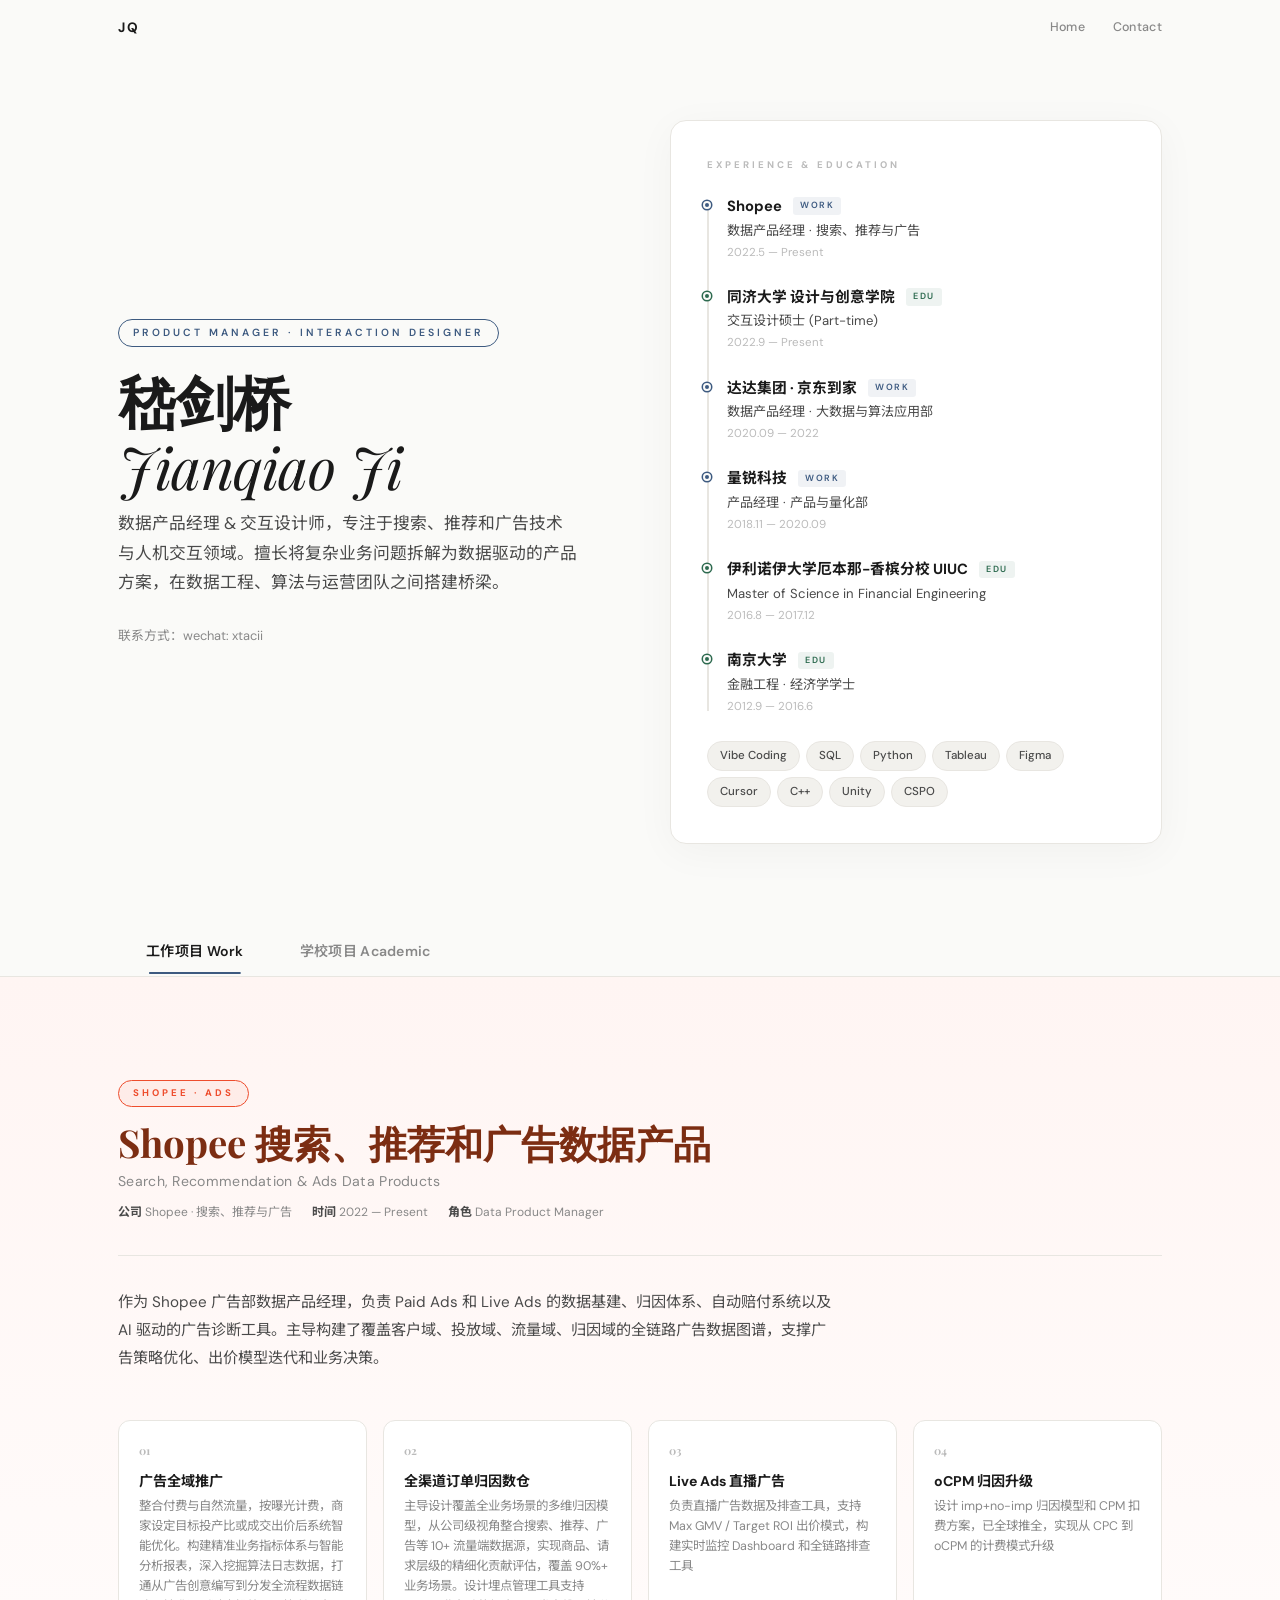
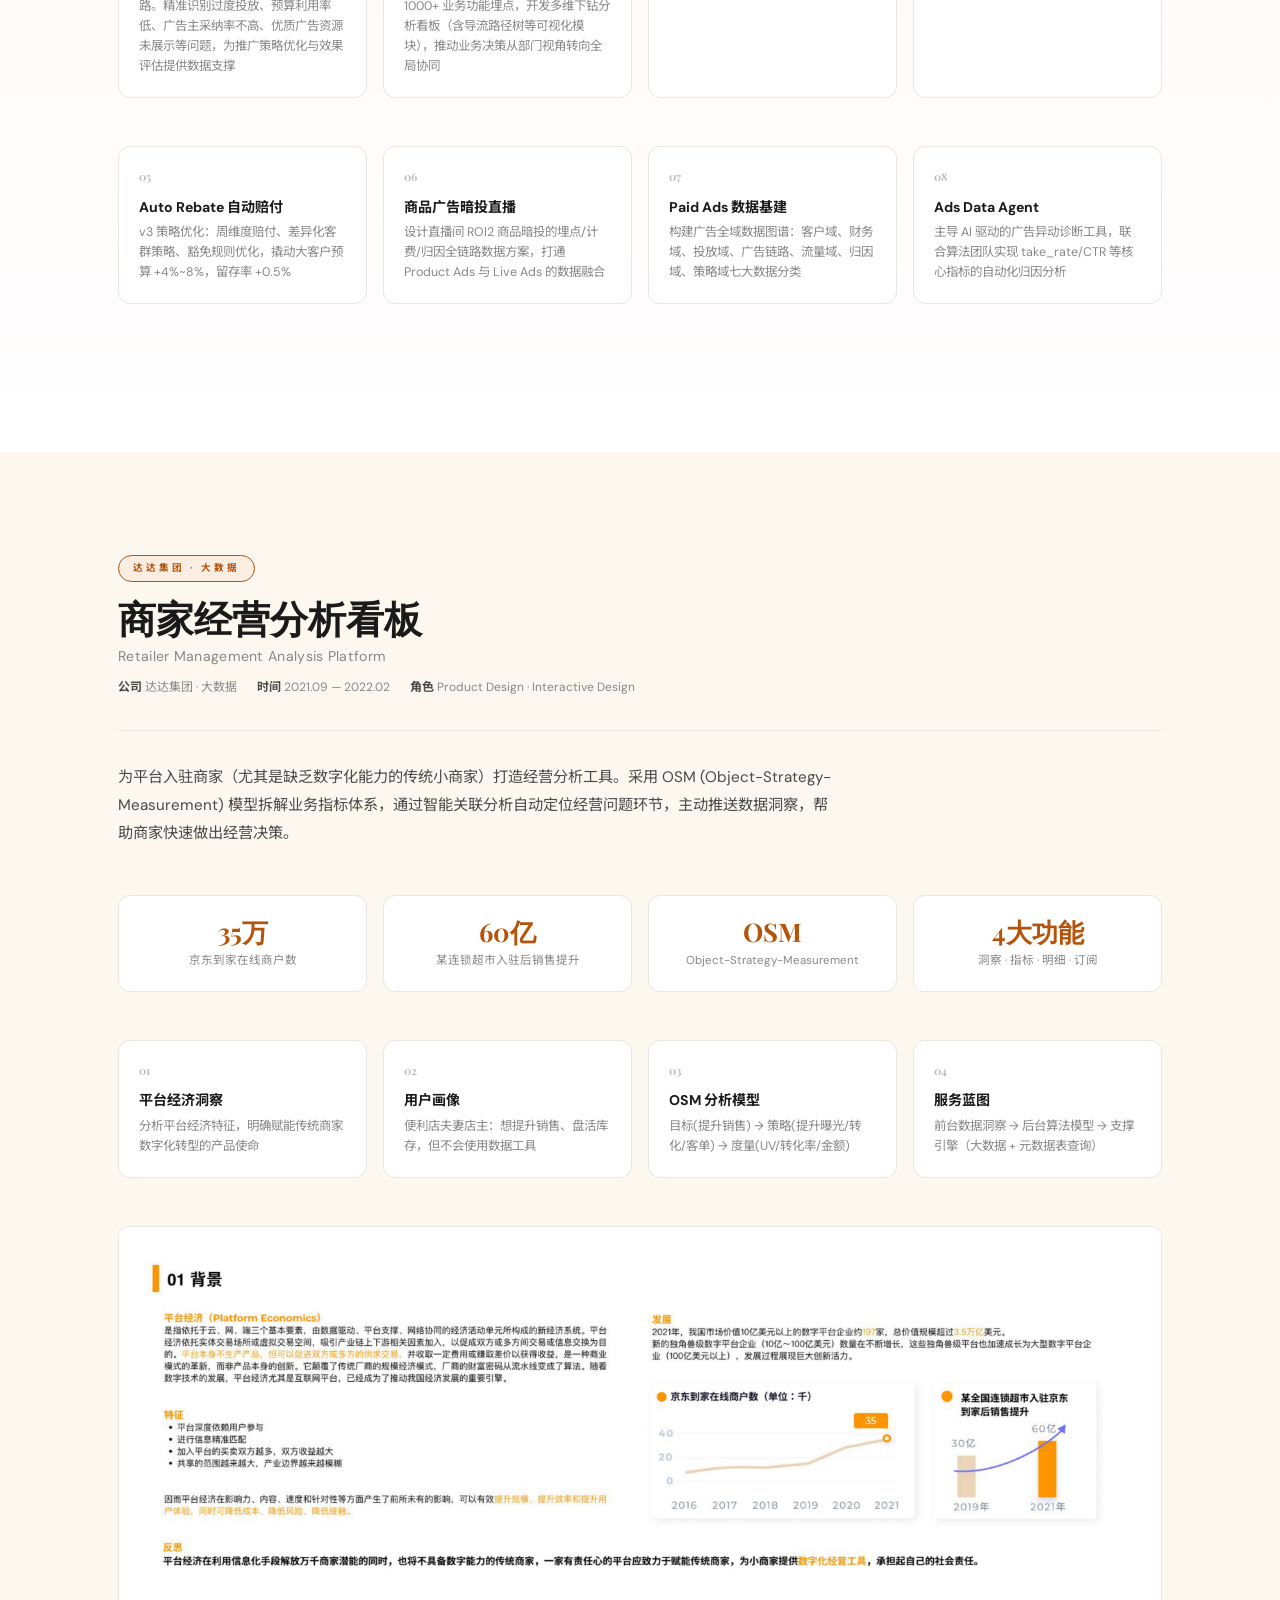
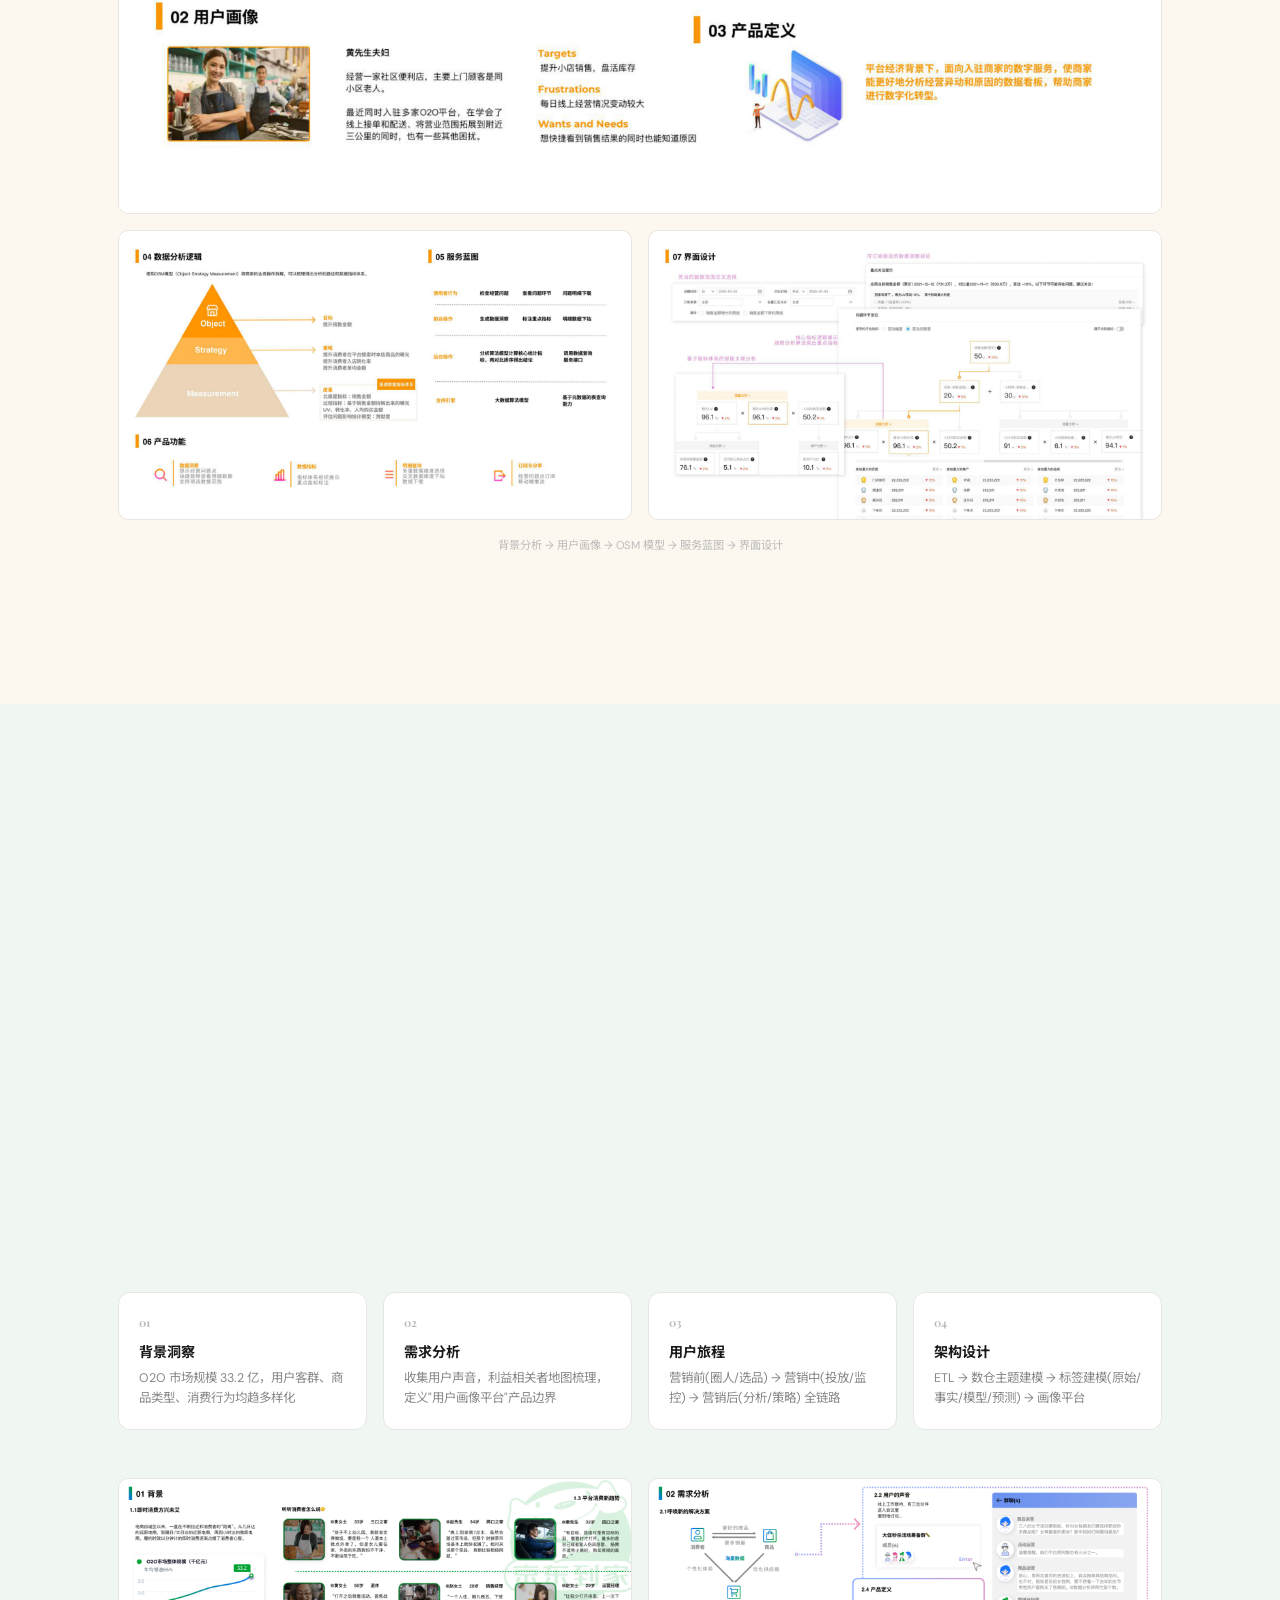
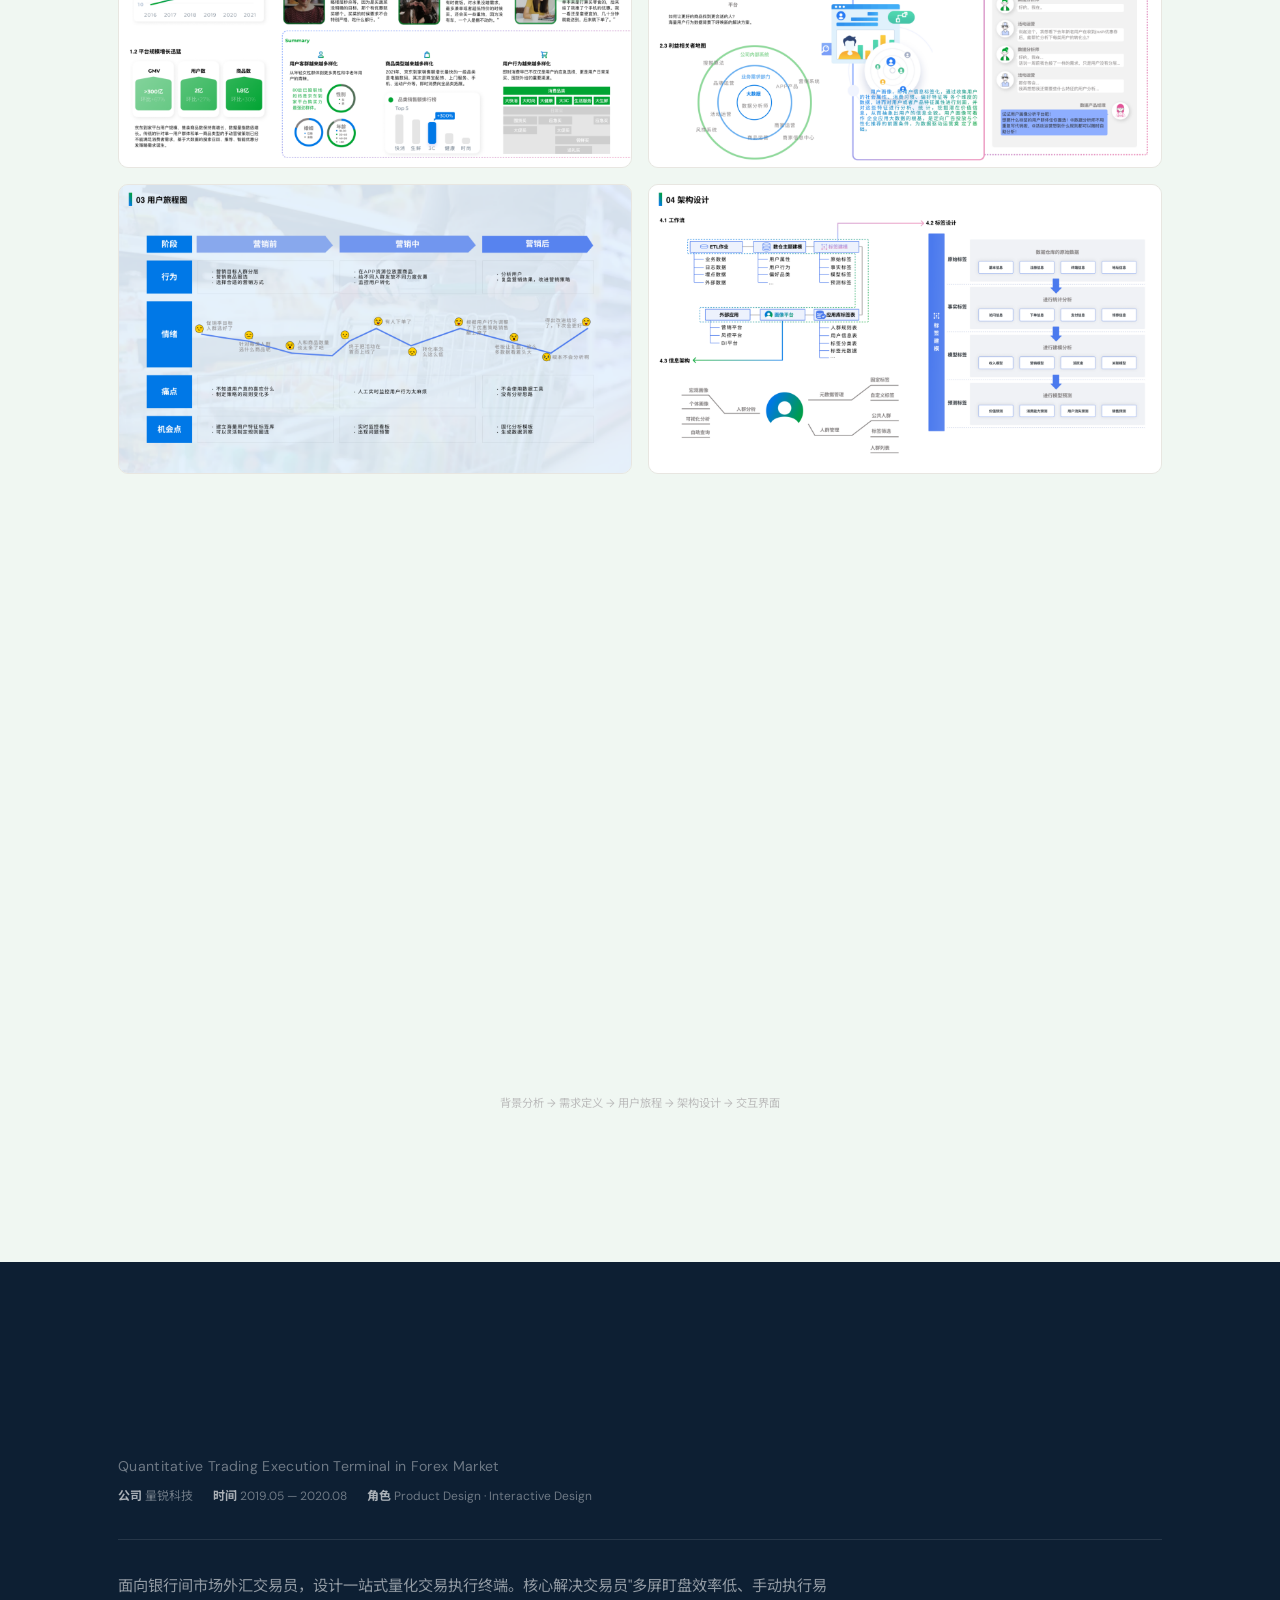
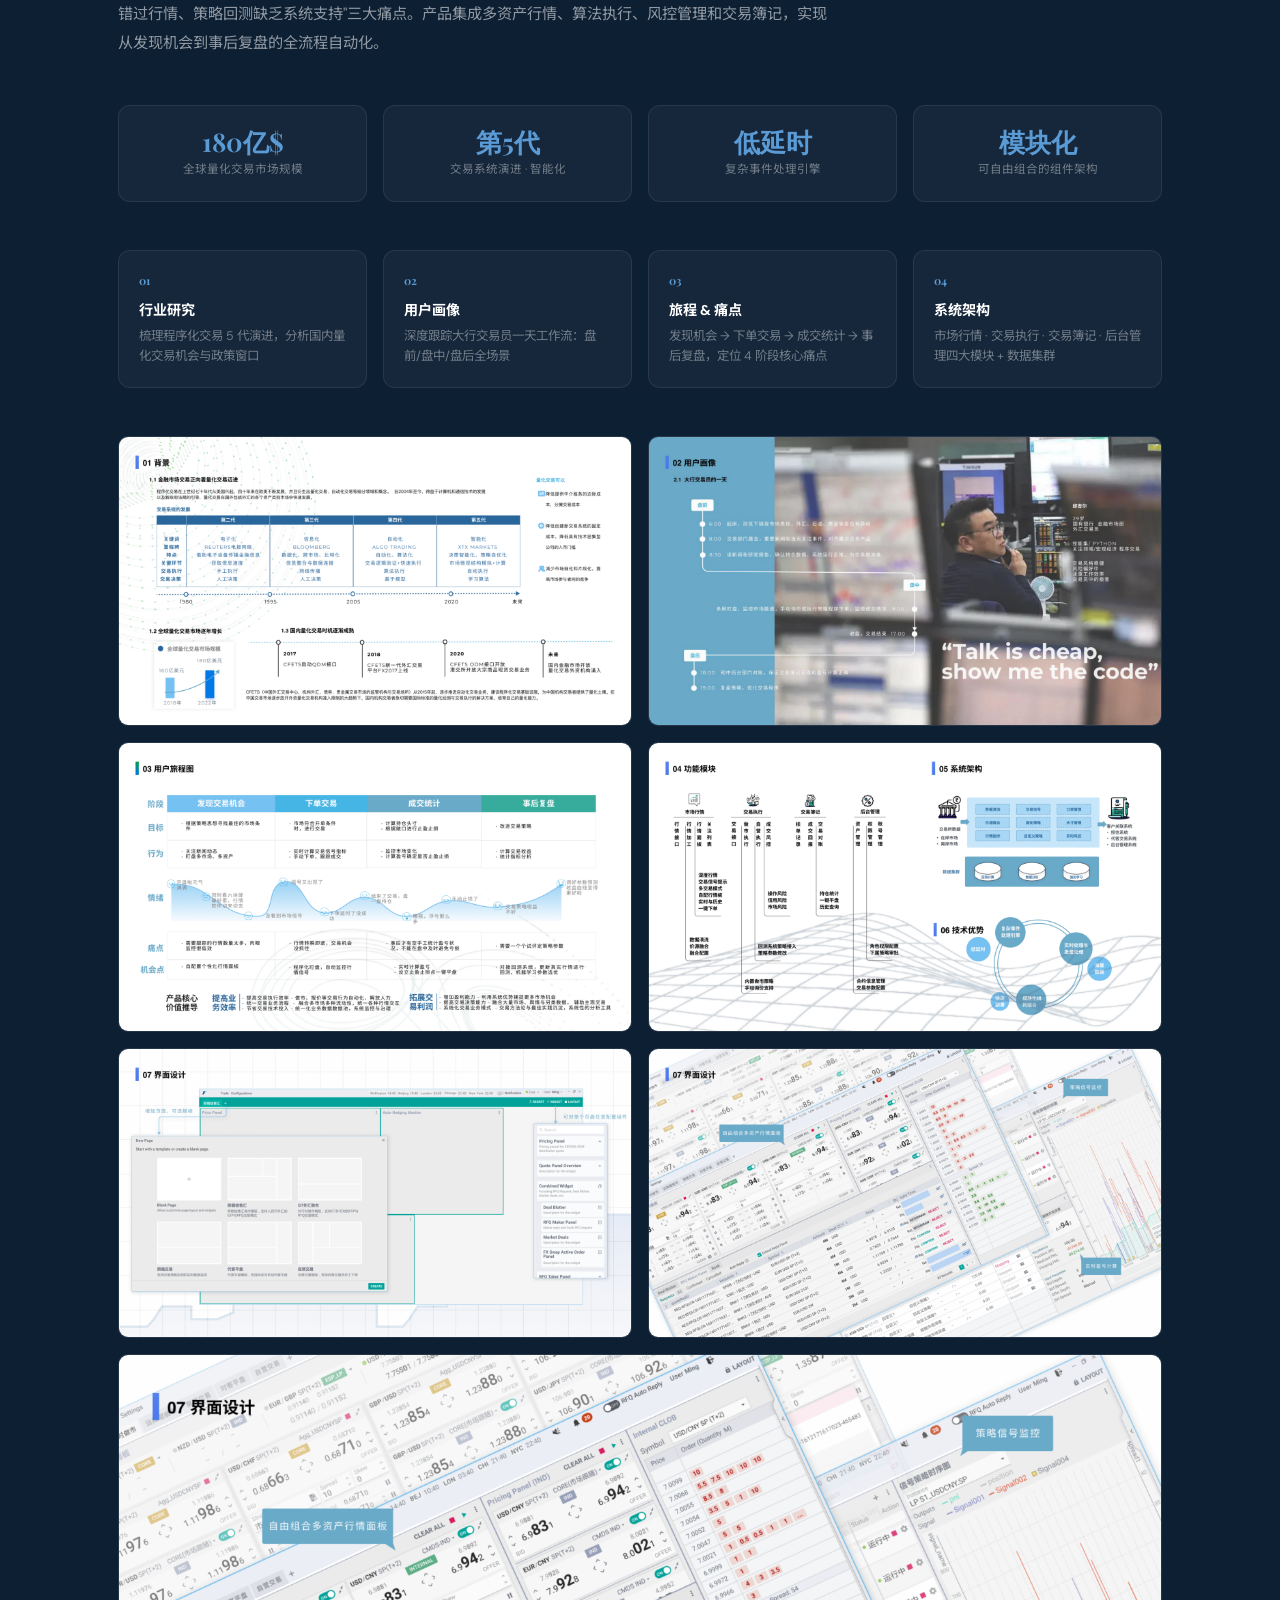
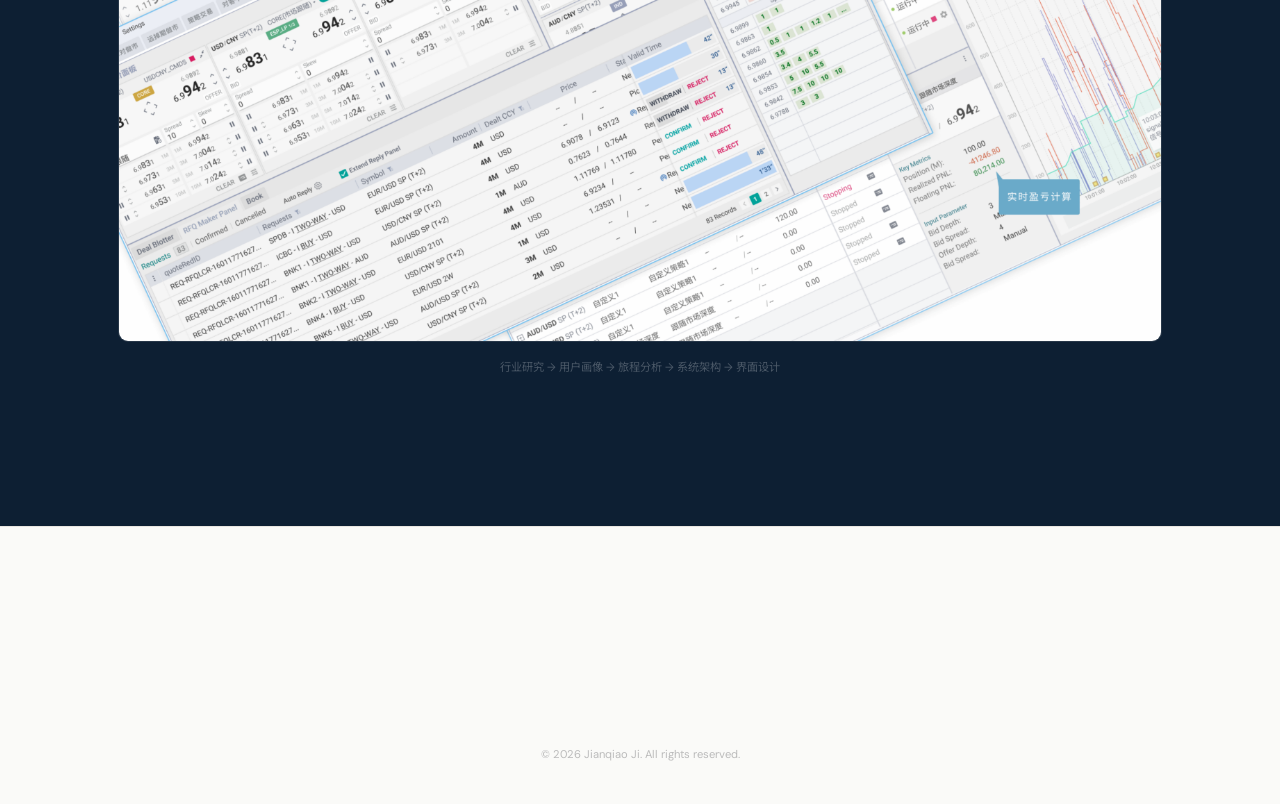
==== index.html @ d613a0f0 "Initial commit: portfolio site" ====
<!DOCTYPE html>
<html lang="zh-CN">
<head>
<meta charset="UTF-8">
<meta name="viewport" content="width=device-width, initial-scale=1.0">
<meta http-equiv="refresh" content="0; url=casestudy.html">
<title>嵇剑桥 Jianqiao Ji</title>
<link rel="canonical" href="https://www.jianqiaoji.com/casestudy.html">
</head>
<body>
<p style="font-family:system-ui,sans-serif;padding:2rem;">正在进入作品集… 若未跳转请<a href="casestudy.html">点击这里</a>。</p>
<script>location.replace('casestudy.html');</script>
</body>
</html>
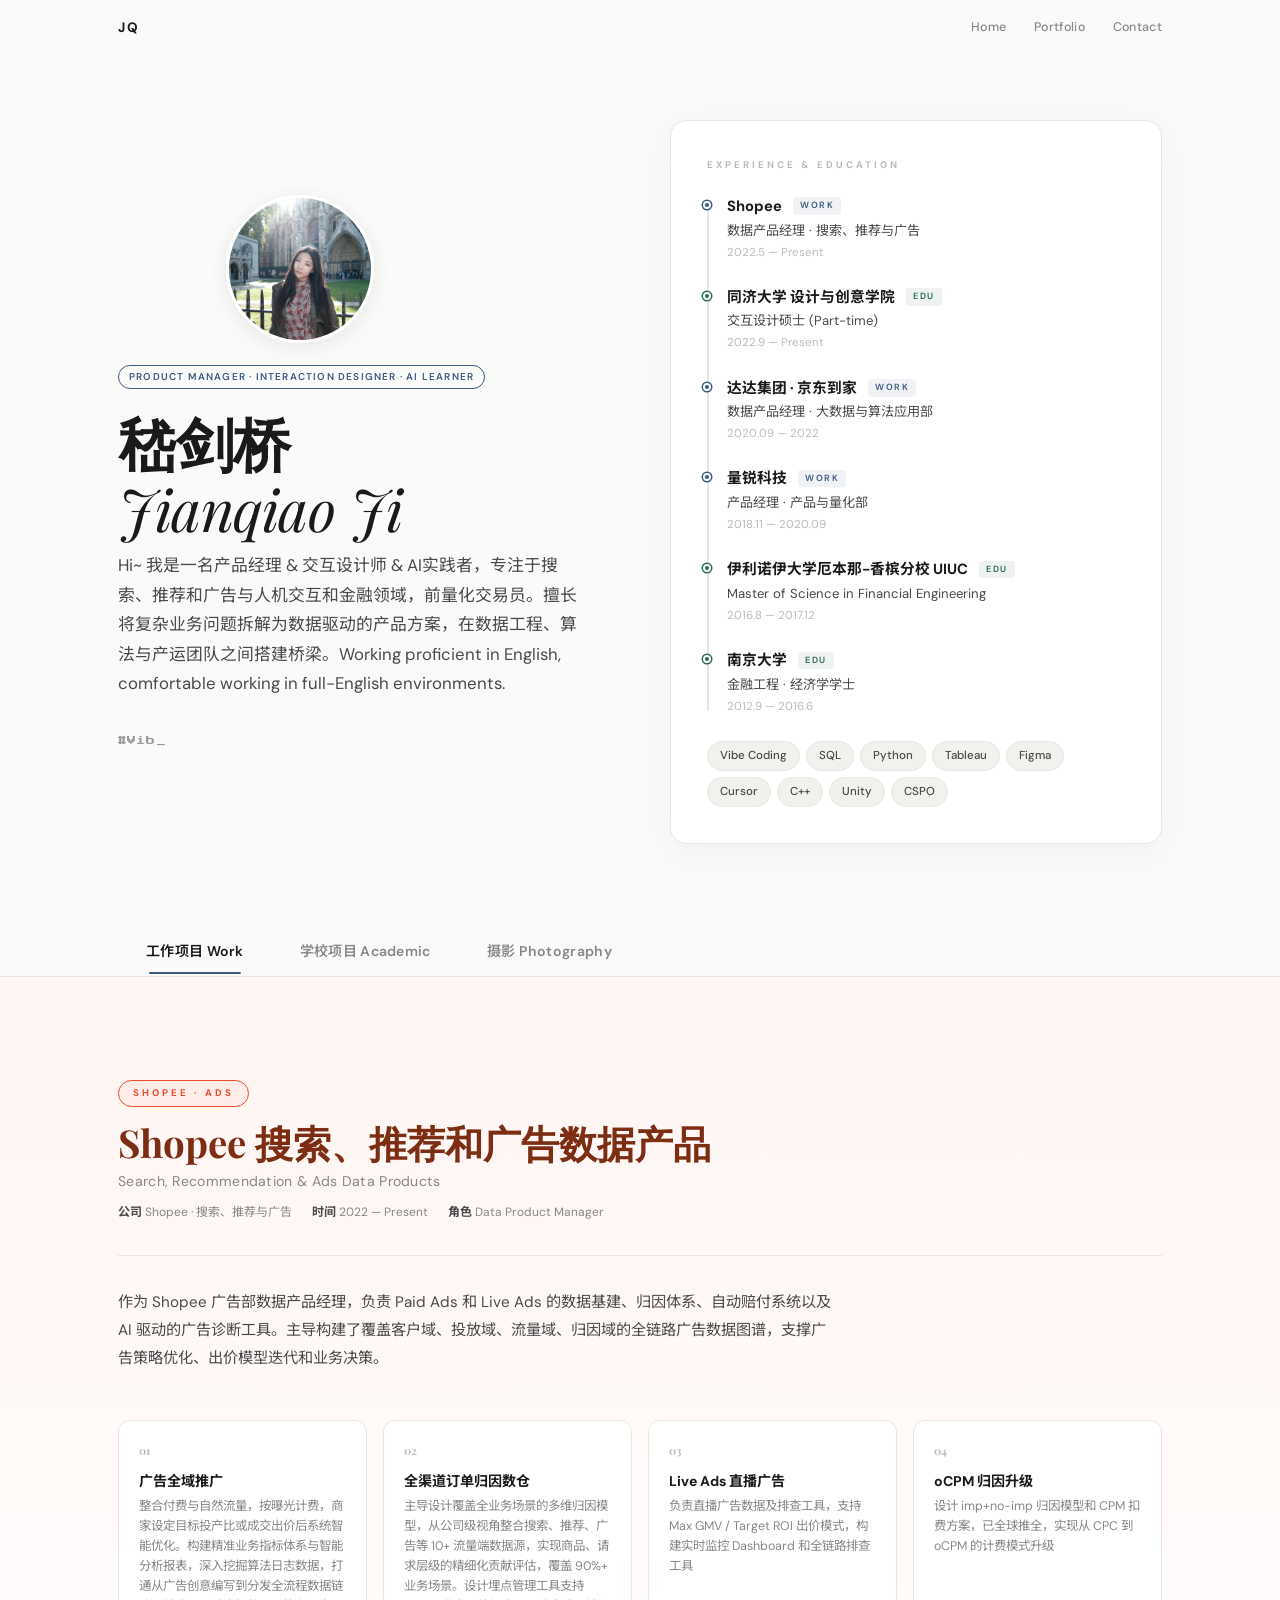
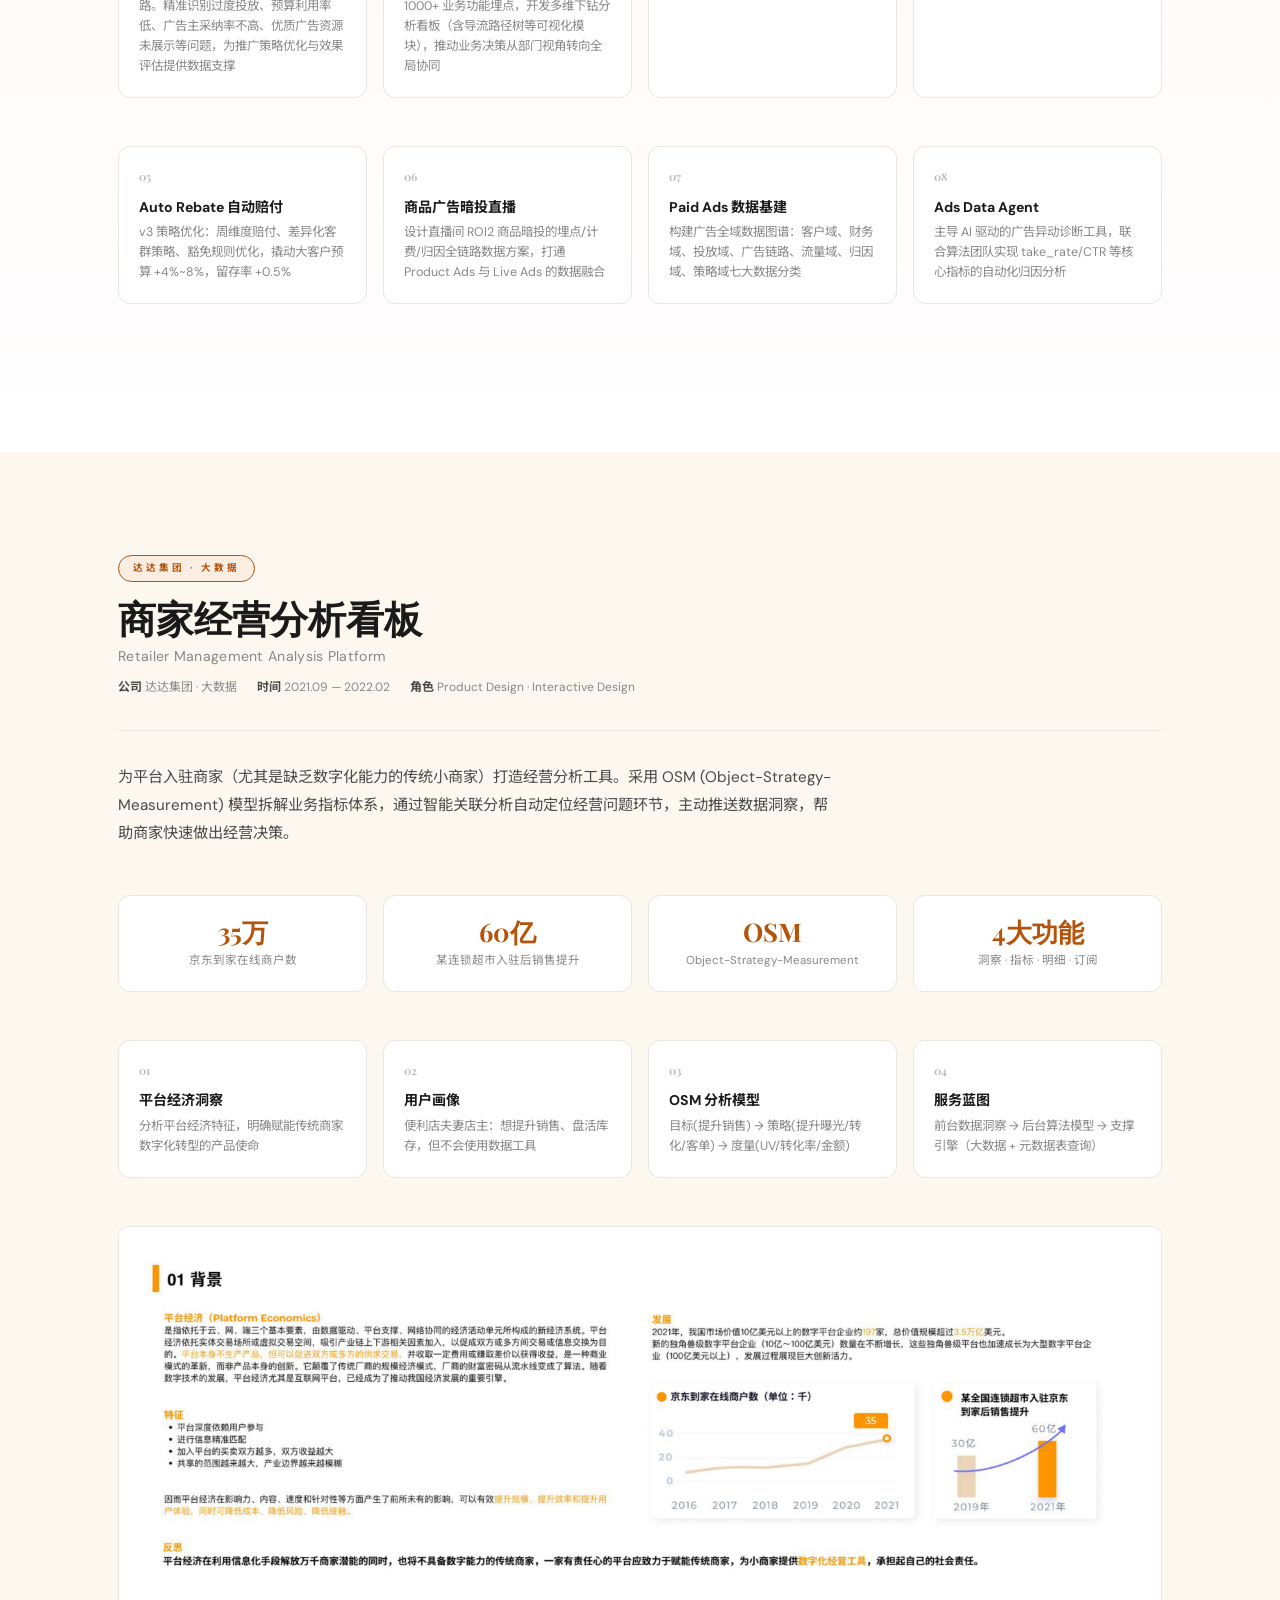
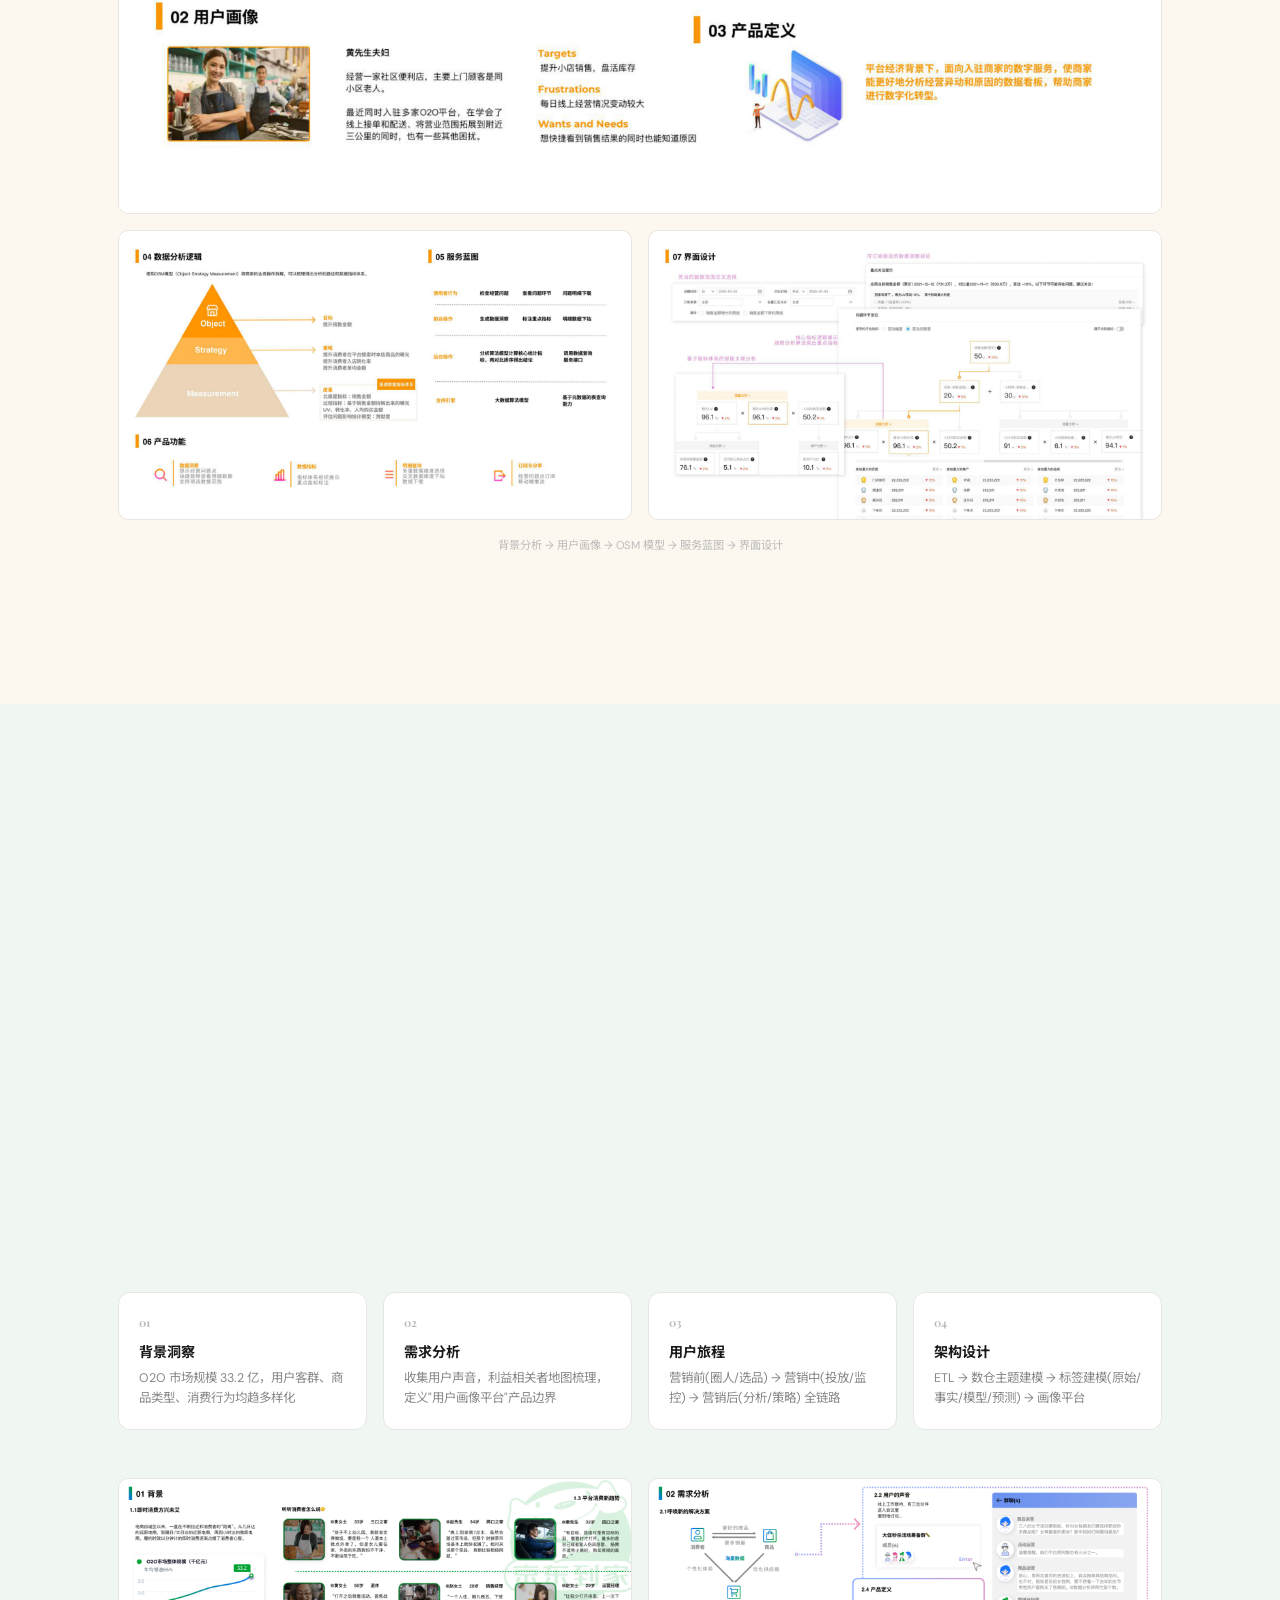
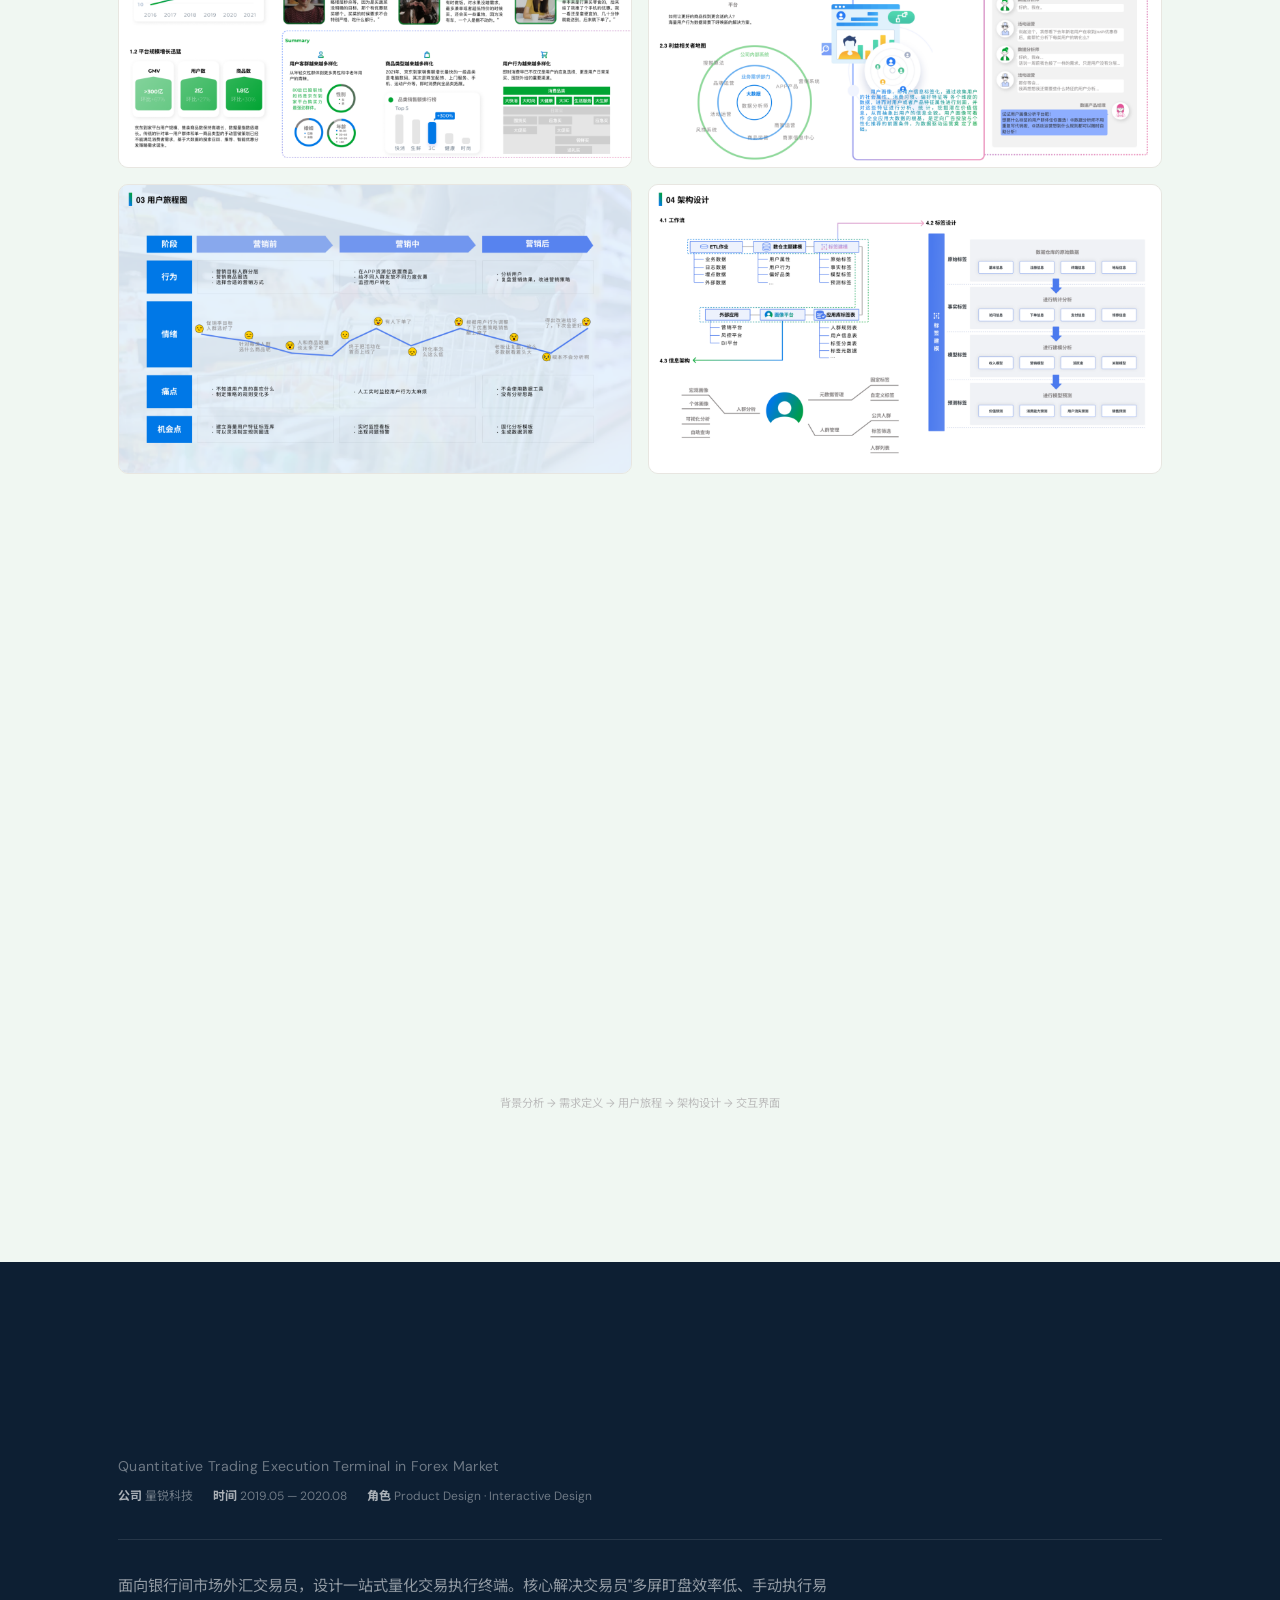
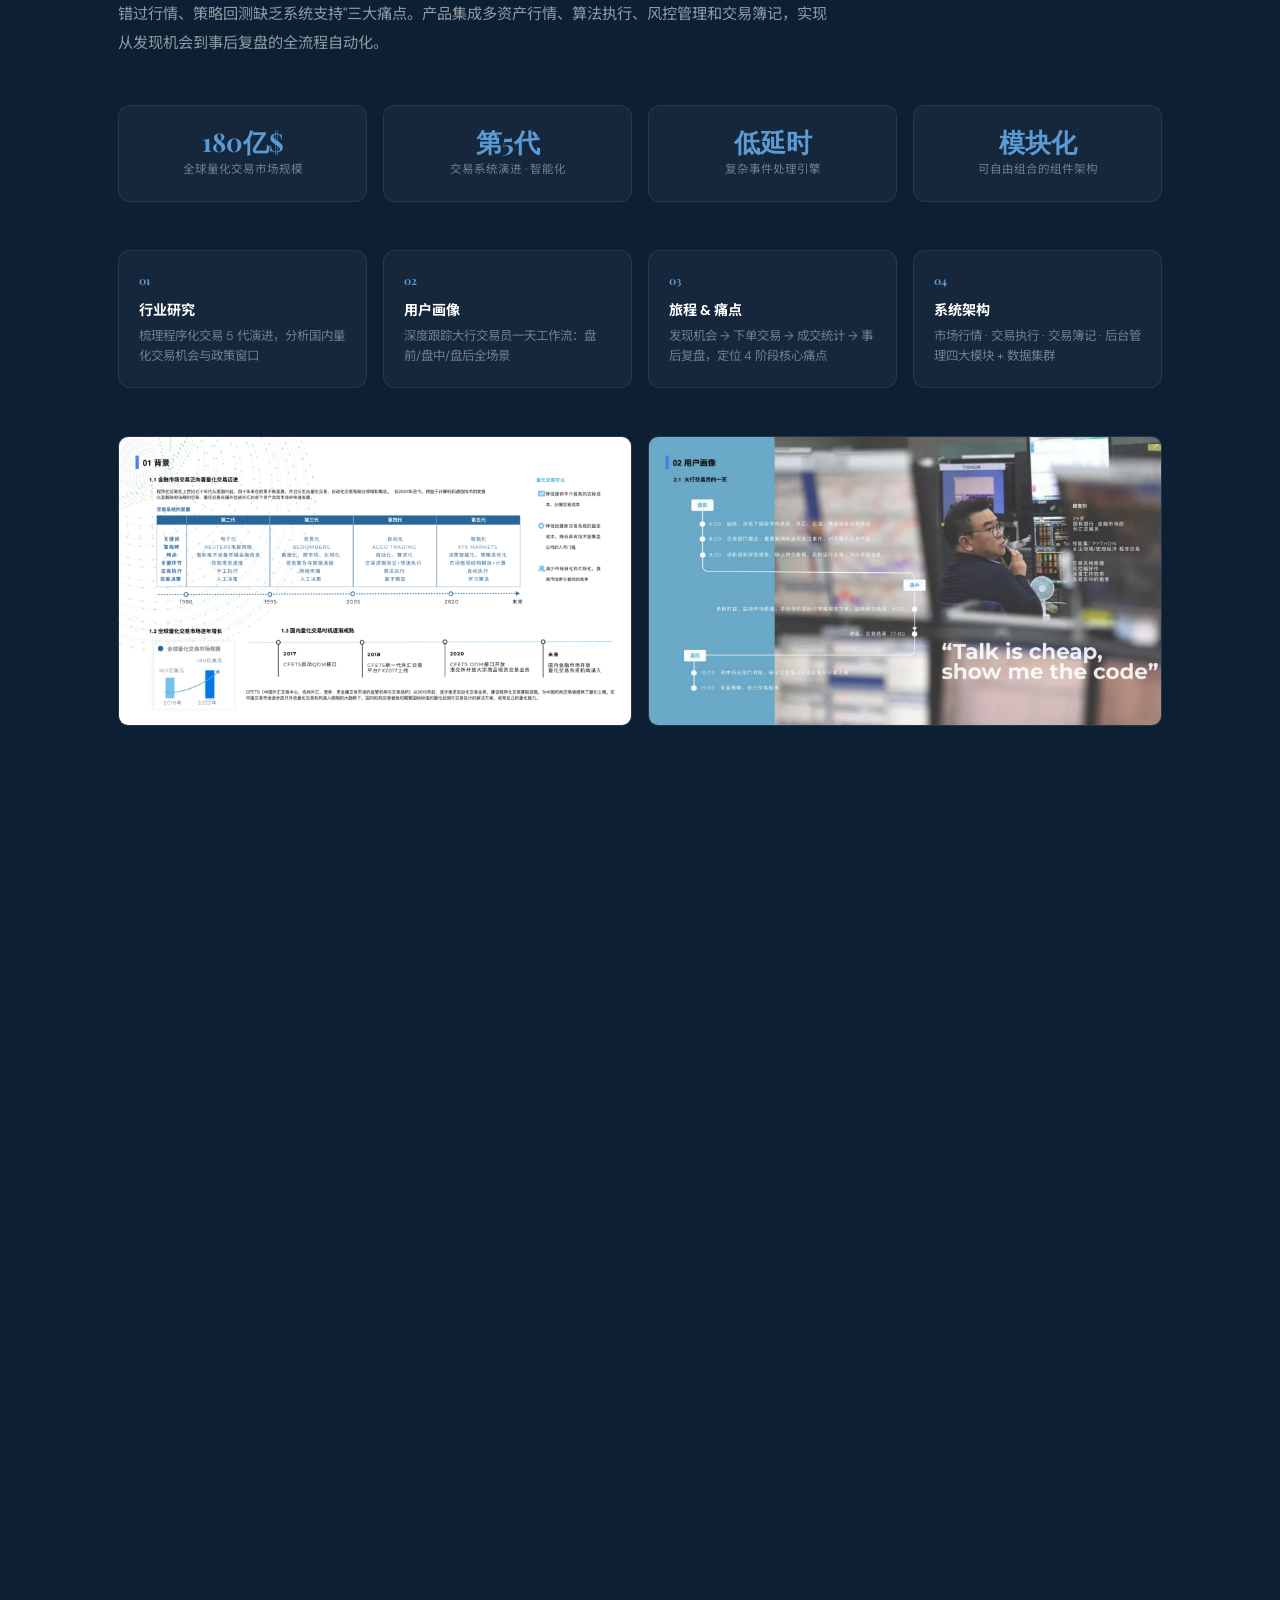
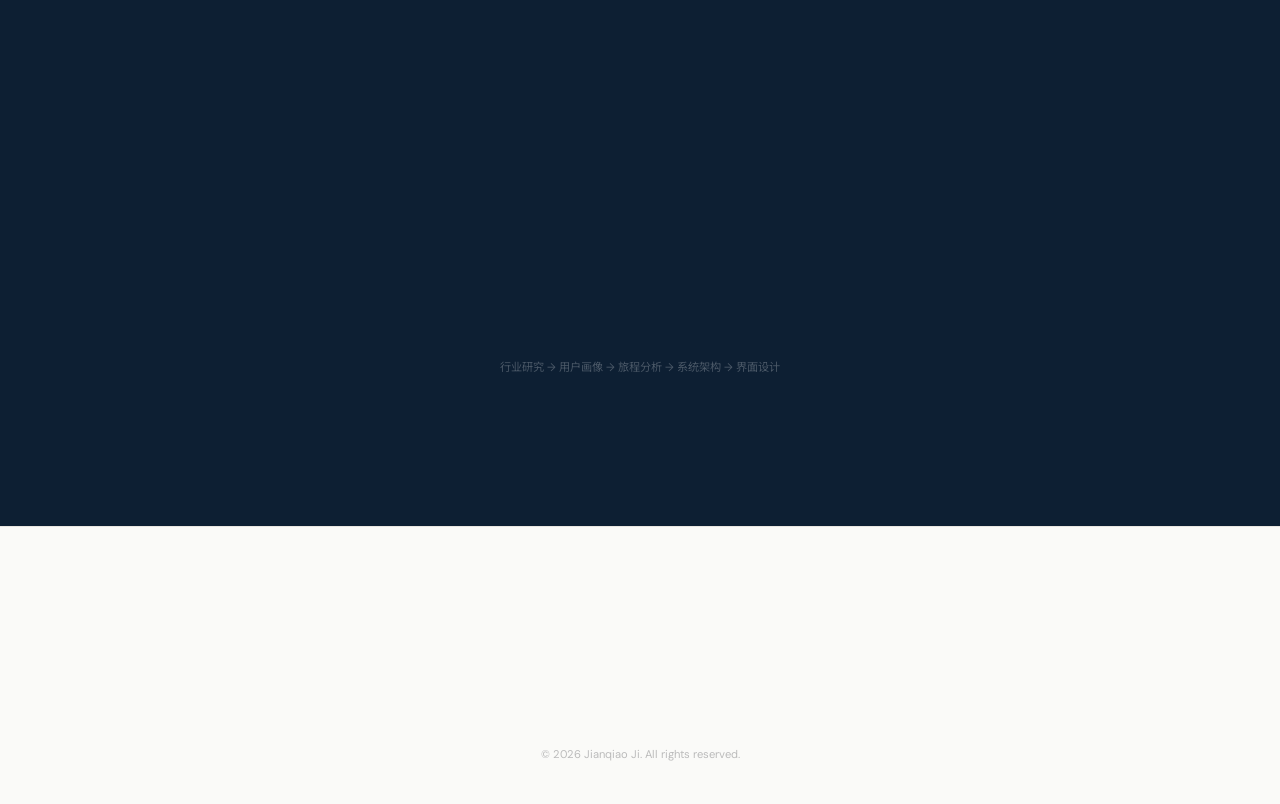
==== commit beab8b3e: "更新个人网站页面与摄影模块发布内容。 同步主页与案例页最新设计文案与交互，新增摄影分区所需压缩图片资源，并仅保留网站运行所需文件用于线上发布。  Made-with: Cursor" ====
--- a/index.html
+++ b/index.html
@@ -3,12 +3,1253 @@
 <head>
 <meta charset="UTF-8">
 <meta name="viewport" content="width=device-width, initial-scale=1.0">
-<meta http-equiv="refresh" content="0; url=casestudy.html">
-<title>嵇剑桥 Jianqiao Ji</title>
-<link rel="canonical" href="https://www.jianqiaoji.com/casestudy.html">
+<title>嵇剑桥 Jianqiao Ji &mdash; Portfolio</title>
+<link rel="preconnect" href="https://fonts.googleapis.com">
+<link href="https://fonts.googleapis.com/css2?family=DM+Sans:ital,opsz,wght@0,9..40,300;0,9..40,400;0,9..40,500;0,9..40,600;0,9..40,700;1,9..40,400&family=Noto+Sans+SC:wght@300;400;500;700;900&family=Playfair+Display:ital,wght@0,400;0,700;1,400&family=Press+Start+2P&display=swap" rel="stylesheet">
+<style>
+:root {
+  --bg: #fafaf8;
+  --bg-alt: #f2f1ed;
+  --ink: #1a1a1a;
+  --ink-2: #4a4a4a;
+  --ink-3: #888;
+  --ink-4: #bbb;
+  --border: #e8e6e1;
+  --accent: #3d5a80;
+  --green: #2d6a4f;
+  --green-bg: #f0f7f2;
+  --blue: #1b3a5c;
+  --blue-bg: #0d1f33;
+  --orange: #b45309;
+  --orange-bg: #fdf8ef;
+  --serif: 'Playfair Display', Georgia, serif;
+  --sans: 'DM Sans', 'Noto Sans SC', -apple-system, sans-serif;
+  --ease: cubic-bezier(0.16, 1, 0.3, 1);
+  --max-w: 1100px;
+  --header-h: 56px;
+}
+
+*, *::before, *::after { margin: 0; padding: 0; box-sizing: border-box; }
+html { scroll-behavior: smooth; scroll-padding-top: calc(var(--header-h) + 20px); }
+body {
+  font-family: var(--sans); color: var(--ink); background: var(--bg);
+  line-height: 1.75; -webkit-font-smoothing: antialiased; overflow-x: hidden;
+}
+img { max-width: 100%; display: block; }
+a { text-decoration: none; color: inherit; }
+.wrap { max-width: var(--max-w); margin: 0 auto; padding: 0 28px; }
+
+/* SCROLL REVEAL */
+.sr {
+  opacity: 0; transform: translateY(32px);
+  transition: opacity 0.7s var(--ease), transform 0.7s var(--ease);
+}
+.sr.vis { opacity: 1; transform: none; }
+.sr-d1 { transition-delay: .08s; }
+.sr-d2 { transition-delay: .16s; }
+.sr-d3 { transition-delay: .24s; }
+.sr-d4 { transition-delay: .32s; }
+
+/* HEADER */
+.header {
+  position: fixed; top: 0; left: 0; width: 100%; height: var(--header-h);
+  z-index: 900; transition: background .35s, box-shadow .35s, backdrop-filter .35s;
+}
+.header.pinned {
+  background: rgba(250,250,248,.88); backdrop-filter: blur(16px) saturate(160%);
+  box-shadow: 0 1px 0 var(--border);
+}
+.header .wrap {
+  display: flex; align-items: center; justify-content: space-between; height: 100%;
+}
+.header .logo {
+  font-weight: 700; font-size: .85rem; letter-spacing: 1.5px; text-transform: uppercase;
+}
+.header nav { display: flex; gap: 28px; align-items: center; }
+.header nav a {
+  font-size: .78rem; font-weight: 500; color: var(--ink-3);
+  transition: color .25s; letter-spacing: .3px;
+}
+.header nav a:hover, .header nav a.on { color: var(--ink); }
+
+.mob-btn {
+  display: none; width: 28px; height: 20px; flex-direction: column;
+  justify-content: space-between; cursor: pointer; z-index: 950;
+}
+.mob-btn span { height: 2px; background: var(--ink); border-radius: 1px; transition: .3s; }
+
+/* HERO */
+.hero {
+  min-height: 100vh; display: flex; align-items: center;
+  padding: 120px 0 80px;
+}
+.hero-grid {
+  display: grid; grid-template-columns: 1fr 1fr; gap: 60px; align-items: center;
+}
+.hero-avatar {
+  width: 148px; height: 148px; border-radius: 50%; overflow: hidden;
+  border: 3px solid white; box-shadow: 0 4px 20px rgba(0,0,0,.08);
+  margin-bottom: 18px; margin-left: 108px;
+}
+.hero-avatar img {
+  width: 100%; height: 100%; object-fit: cover; object-position: 52% 38%;
+}
+.hero-tag {
+  display: inline-block; font-size: .62rem; font-weight: 600;
+  letter-spacing: 1.2px; text-transform: uppercase; color: var(--accent);
+  border: 1px solid var(--accent); padding: 4px 10px; border-radius: 100px;
+  margin-bottom: 20px; max-width: 460px; white-space: normal; line-height: 1.45;
+  transform: scaleX(1.15); transform-origin: left center;
+}
+.hero h1 {
+  font-family: var(--serif); font-size: clamp(2.4rem, 5vw, 3.6rem);
+  font-weight: 700; line-height: 1.15; margin-bottom: 10px; letter-spacing: -.5px;
+}
+.hero h1 em { font-style: italic; font-weight: 400; }
+.hero-sub,
+.photo-preface {
+  font-size: 1.05rem;
+  color: var(--ink-2);
+  max-width: 460px;
+  line-height: 1.75;
+}
+.hero-sub { margin-bottom: 28px; }
+.hero-easter {
+  font-family: 'Press Start 2P', 'Courier New', monospace;
+  font-size: .56rem; color: #9a9a9a; letter-spacing: .2px; line-height: 1.8;
+  margin-top: -14px; margin-bottom: 20px; white-space: nowrap;
+  display: inline-block; transform: scaleY(.88); transform-origin: left center;
+}
+.hero-easter.typing::after {
+  content: '_'; margin-left: 2px; opacity: 1; animation: blink-caret .8s steps(1,end) infinite;
+}
+@keyframes blink-caret {
+  50% { opacity: 0; }
+}
+.hero-meta {
+  display: flex; flex-wrap: wrap; gap: 20px 32px; font-size: .8rem; color: var(--ink-3);
+}
+.hero-meta a { display: flex; align-items: center; gap: 6px; transition: color .25s; }
+.hero-meta a:hover { color: var(--ink); }
+.hero-card {
+  background: white; border-radius: 16px; padding: 36px; border: 1px solid var(--border);
+  box-shadow: 0 8px 40px rgba(0,0,0,.04);
+}
+.hero-card-label {
+  font-size: .6rem; font-weight: 700; letter-spacing: 3px; text-transform: uppercase;
+  color: var(--ink-4); margin-bottom: 20px;
+}
+.tl { position: relative; padding-left: 20px; }
+.tl::before {
+  content: ''; position: absolute; left: 0; top: 6px; bottom: 6px;
+  width: 1.5px; background: var(--border);
+}
+.tl-item { margin-bottom: 22px; position: relative; }
+.tl-item:last-child { margin-bottom: 0; }
+.tl-item::before {
+  content: ''; position: absolute; left: -24px; top: 7px;
+  width: 8px; height: 8px; border-radius: 50%;
+  background: var(--accent); border: 2px solid var(--bg);
+  box-shadow: 0 0 0 1.5px var(--accent);
+}
+.tl-co { font-weight: 700; font-size: .92rem; }
+.tl-role { font-size: .82rem; color: var(--ink-2); }
+.tl-date { font-size: .72rem; color: var(--ink-4); }
+.tl-type {
+  display: inline-block; font-size: .56rem; font-weight: 600; letter-spacing: 1.5px;
+  text-transform: uppercase; padding: 1px 7px; border-radius: 3px;
+  vertical-align: middle; margin-left: 8px; position: relative; top: -1px;
+}
+.tl-type-work { background: rgba(61,90,128,.08); color: var(--accent); }
+.tl-type-edu { background: rgba(45,106,79,.08); color: var(--green); }
+.tl-item.tl-edu::before { background: var(--green); box-shadow: 0 0 0 1.5px var(--green); }
+.skill-row { display: flex; flex-wrap: wrap; gap: 6px; margin-top: 24px; }
+.skill {
+  padding: 4px 12px; font-size: .72rem; font-weight: 500; border-radius: 100px;
+  background: var(--bg-alt); color: var(--ink-2); border: 1px solid var(--border);
+}
+
+/* ====== TAB SYSTEM ====== */
+.tab-bar {
+  position: sticky; top: var(--header-h); z-index: 800;
+  background: rgba(250,250,248,.92); backdrop-filter: blur(16px) saturate(160%);
+  border-bottom: 1px solid var(--border);
+  transition: box-shadow .3s;
+}
+.tab-bar.has-shadow { box-shadow: 0 4px 20px rgba(0,0,0,.04); }
+.tab-bar .wrap {
+  display: flex; align-items: center; gap: 0; height: 52px;
+}
+.tab-btn {
+  position: relative; background: none; border: none; cursor: pointer;
+  font-family: var(--sans); font-size: .88rem; font-weight: 600;
+  color: var(--ink-3); padding: 14px 28px; transition: color .3s;
+  letter-spacing: .3px;
+}
+.tab-btn:hover { color: var(--ink-2); }
+.tab-btn.active { color: var(--ink); }
+.tab-btn::after {
+  content: ''; position: absolute; bottom: 0; left: 50%; transform: translateX(-50%);
+  width: 0; height: 2.5px; background: var(--accent); border-radius: 2px;
+  transition: width .35s var(--ease);
+}
+.tab-btn.active::after { width: 60%; }
+.tab-content { display: none; }
+.tab-content.active { display: block; }
+
+/* SECTION COMMON */
+.sec { padding: 100px 0; }
+.sec-label {
+  display: inline-block; font-size: .6rem; font-weight: 700;
+  letter-spacing: 3px; text-transform: uppercase; padding: 4px 14px;
+  border-radius: 100px; margin-bottom: 12px;
+}
+.sec-title {
+  font-family: var(--serif); font-size: clamp(1.6rem, 3.5vw, 2.4rem);
+  font-weight: 700; line-height: 1.2; margin-bottom: 4px;
+}
+.sec-title-en {
+  font-size: .88rem; color: var(--ink-3); margin-bottom: 8px;
+  font-weight: 400; letter-spacing: .3px;
+}
+.sec-meta {
+  display: flex; gap: 20px; flex-wrap: wrap; font-size: .75rem; color: var(--ink-3);
+  margin-bottom: 32px; padding-bottom: 32px; border-bottom: 1px solid var(--border);
+}
+.sec-meta span strong { color: var(--ink-2); }
+.case-intro {
+  font-size: .95rem; color: var(--ink-2); line-height: 1.85;
+  max-width: 720px; margin-bottom: 48px;
+}
+.metrics {
+  display: grid; grid-template-columns: repeat(auto-fit, minmax(160px, 1fr));
+  gap: 16px; margin-bottom: 48px;
+}
+.metric {
+  padding: 20px 24px; border-radius: 12px; background: white;
+  border: 1px solid var(--border); text-align: center;
+  transition: transform .3s var(--ease), box-shadow .3s var(--ease);
+}
+.metric:hover { transform: translateY(-3px); box-shadow: 0 8px 24px rgba(0,0,0,.06); }
+.metric-val { font-family: var(--serif); font-size: 1.6rem; font-weight: 700; line-height: 1.2; }
+.metric-lbl { font-size: .72rem; color: var(--ink-3); margin-top: 4px; }
+.steps {
+  display: grid; grid-template-columns: repeat(auto-fit, minmax(200px, 1fr));
+  gap: 16px; margin-bottom: 48px;
+}
+.step {
+  padding: 20px; border-radius: 12px; border: 1px solid var(--border); background: white;
+}
+.step-num {
+  font-family: var(--serif); font-size: .7rem; font-weight: 700;
+  color: var(--ink-4); margin-bottom: 8px;
+}
+.step-title { font-size: .88rem; font-weight: 700; margin-bottom: 4px; }
+.step-desc { font-size: .78rem; color: var(--ink-3); line-height: 1.6; }
+.gallery { display: grid; gap: 16px; margin-bottom: 16px; }
+.gallery.g2 { grid-template-columns: 1fr 1fr; }
+.gallery.g3 { grid-template-columns: 1fr 1fr 1fr; }
+.gallery.g1 { grid-template-columns: 1fr; }
+.gallery-img {
+  border-radius: 10px; overflow: hidden; cursor: pointer;
+  border: 1px solid var(--border); background: white;
+  transition: transform .35s var(--ease), box-shadow .35s var(--ease);
+}
+.gallery-img:hover {
+  transform: translateY(-3px); box-shadow: 0 12px 32px rgba(0,0,0,.08);
+}
+.gallery-img img { width: 100%; display: block; }
+.gallery-cap {
+  font-size: .7rem; color: var(--ink-4); text-align: center; margin-bottom: 48px;
+}
+
+/* ====== PROJECT THEMES ====== */
+.sec-shopee { background: linear-gradient(180deg, #fff5f3 0%, white 100%); }
+.sec-shopee .sec-label { color: #ee4d2d; border: 1px solid #ee4d2d; background: rgba(238,77,45,.06); }
+.sec-shopee .metric-val { color: #ee4d2d; }
+.sec-shopee .sec-title { color: #7c2d12; }
+
+.sec-green { background: var(--green-bg); }
+.sec-green .sec-label { color: var(--green); border: 1px solid var(--green); background: rgba(45,106,79,.06); }
+.sec-green .metric-val { color: var(--green); }
+
+.sec-dark { background: var(--blue-bg); color: #e0e0e0; }
+.sec-dark .sec-label { color: #5b9bd5; border: 1px solid rgba(91,155,213,.4); background: rgba(91,155,213,.08); }
+.sec-dark .sec-title { color: white; }
+.sec-dark .sec-title-en { color: rgba(255,255,255,.4); }
+.sec-dark .sec-meta { color: rgba(255,255,255,.4); border-color: rgba(255,255,255,.1); }
+.sec-dark .sec-meta span strong { color: rgba(255,255,255,.65); }
+.sec-dark .case-intro { color: rgba(255,255,255,.55); }
+.sec-dark .metric { background: rgba(255,255,255,.04); border-color: rgba(255,255,255,.08); }
+.sec-dark .metric-val { color: #5b9bd5; }
+.sec-dark .metric-lbl { color: rgba(255,255,255,.4); }
+.sec-dark .step { background: rgba(255,255,255,.04); border-color: rgba(255,255,255,.08); }
+.sec-dark .step-num { color: #5b9bd5; }
+.sec-dark .step-title { color: white; }
+.sec-dark .step-desc { color: rgba(255,255,255,.4); }
+.sec-dark .gallery-img { border-color: rgba(255,255,255,.08); background: rgba(255,255,255,.03); }
+.sec-dark .gallery-cap { color: rgba(255,255,255,.25); }
+
+.sec-warm { background: var(--orange-bg); }
+.sec-warm .sec-label { color: var(--orange); border: 1px solid var(--orange); background: rgba(180,83,9,.06); }
+.sec-warm .metric-val { color: var(--orange); }
+
+/* School project themes */
+.sec-hri { background: linear-gradient(180deg, #0a0f0a 0%, #111a11 100%); color: #e0e0e0; }
+.sec-hri .sec-label { color: #b5e550; border: 1px solid rgba(181,229,80,.4); background: rgba(181,229,80,.08); }
+.sec-hri .sec-title { color: #b5e550; }
+.sec-hri .sec-title-en { color: rgba(181,229,80,.4); }
+.sec-hri .sec-meta { color: rgba(255,255,255,.35); border-color: rgba(181,229,80,.15); }
+.sec-hri .sec-meta span strong { color: rgba(255,255,255,.6); }
+.sec-hri .case-intro { color: rgba(255,255,255,.5); }
+.sec-hri .metric { background: rgba(181,229,80,.04); border-color: rgba(181,229,80,.12); }
+.sec-hri .metric-val { color: #b5e550; }
+.sec-hri .metric-lbl { color: rgba(255,255,255,.35); }
+.sec-hri .step { background: rgba(181,229,80,.04); border-color: rgba(181,229,80,.12); }
+.sec-hri .step-num { color: #b5e550; }
+.sec-hri .step-title { color: white; }
+.sec-hri .step-desc { color: rgba(255,255,255,.4); }
+.sec-hri .gallery-img { border-color: rgba(181,229,80,.12); background: rgba(0,0,0,.2); }
+.sec-hri .gallery-cap { color: rgba(181,229,80,.3); }
+
+.sec-car { background: linear-gradient(180deg, #1a1028 0%, #0f0a1a 100%); color: #e0e0e0; }
+.sec-car .sec-label { color: #c084fc; border: 1px solid rgba(192,132,252,.4); background: rgba(192,132,252,.08); }
+.sec-car .sec-title { color: white; }
+.sec-car .sec-title-en { color: rgba(192,132,252,.5); }
+.sec-car .sec-meta { color: rgba(255,255,255,.35); border-color: rgba(192,132,252,.15); }
+.sec-car .sec-meta span strong { color: rgba(255,255,255,.6); }
+.sec-car .case-intro { color: rgba(255,255,255,.5); }
+.sec-car .metric { background: rgba(192,132,252,.04); border-color: rgba(192,132,252,.12); }
+.sec-car .metric-val { color: #c084fc; }
+.sec-car .metric-lbl { color: rgba(255,255,255,.35); }
+.sec-car .step { background: rgba(192,132,252,.04); border-color: rgba(192,132,252,.12); }
+.sec-car .step-num { color: #c084fc; }
+.sec-car .step-title { color: white; }
+.sec-car .step-desc { color: rgba(255,255,255,.4); }
+.sec-car .gallery-img { border-color: rgba(192,132,252,.12); background: rgba(0,0,0,.2); }
+.sec-car .gallery-cap { color: rgba(192,132,252,.3); }
+
+.sec-vr { background: linear-gradient(180deg, #f0f4ff 0%, #e8f0fe 50%, white 100%); }
+.sec-vr .sec-label { color: #3b82f6; border: 1px solid #3b82f6; background: rgba(59,130,246,.06); }
+.sec-vr .metric-val { color: #3b82f6; }
+.sec-vr .sec-title { color: #1e3a5f; }
+
+.sec-data { background: linear-gradient(180deg, #f8f0f8 0%, #f3eaf3 50%, white 100%); }
+.sec-data .sec-label { color: #9333ea; border: 1px solid #9333ea; background: rgba(147,51,234,.06); }
+.sec-data .metric-val { color: #9333ea; }
+.sec-data .sec-title { color: #581c87; }
+
+.sec-emo { background: linear-gradient(180deg, #0a0a14 0%, #12101e 100%); color: #e0e0e0; }
+.sec-emo .sec-label { color: #f472b6; border: 1px solid rgba(244,114,182,.4); background: rgba(244,114,182,.08); }
+.sec-emo .sec-title { color: white; }
+.sec-emo .sec-title-en { color: rgba(244,114,182,.5); }
+.sec-emo .sec-meta { color: rgba(255,255,255,.35); border-color: rgba(244,114,182,.15); }
+.sec-emo .sec-meta span strong { color: rgba(255,255,255,.6); }
+.sec-emo .case-intro { color: rgba(255,255,255,.5); }
+.sec-emo .metric { background: rgba(244,114,182,.04); border-color: rgba(244,114,182,.12); }
+.sec-emo .metric-val { color: #f472b6; }
+.sec-emo .metric-lbl { color: rgba(255,255,255,.35); }
+.sec-emo .step { background: rgba(244,114,182,.04); border-color: rgba(244,114,182,.12); }
+.sec-emo .step-num { color: #f472b6; }
+.sec-emo .step-title { color: white; }
+.sec-emo .step-desc { color: rgba(255,255,255,.4); }
+.sec-emo .gallery-img { border-color: rgba(244,114,182,.12); background: rgba(0,0,0,.2); }
+.sec-emo .gallery-cap { color: rgba(244,114,182,.3); }
+
+.sec-photo {
+  background: var(--bg); padding: 80px 0 60px;
+}
+.sec-photo .sec-label {
+  color: #6b6b6b; border: 1px solid #8c8c8c; background: rgba(140,140,140,.08);
+}
+/* 摄影 Tab 顶部感言：正文与 .hero-sub 共用字号/行高/色值，左对齐 */
+.photo-preface {
+  margin: 0 0 56px;
+  padding-bottom: 28px;
+  border-bottom: 1px solid var(--border);
+  text-align: left;
+}
+.photo-city {
+  margin-bottom: 72px;
+}
+.photo-city:last-child { margin-bottom: 0; }
+.photo-city-head {
+  display: flex; align-items: baseline; gap: 12px; margin-bottom: 20px;
+  padding-bottom: 12px; border-bottom: 1px solid var(--border);
+}
+.photo-city-name {
+  font-family: var(--serif); font-size: 1.35rem; font-weight: 700;
+}
+.photo-city-sub {
+  font-size: .72rem; color: var(--ink-4); letter-spacing: .5px; text-transform: uppercase;
+}
+/* 摄影区：等比例裁切缩略图，末行少图时整行居中对齐，模块底边更整齐 */
+.photo-masonry {
+  display: flex; flex-wrap: wrap; gap: 12px; justify-content: center; align-content: flex-start;
+}
+.photo-masonry .gallery-img {
+  flex: 0 0 auto;
+  width: calc((100% - 24px) / 3);
+  max-width: calc((100% - 24px) / 3);
+  border-radius: 6px; overflow: hidden; border: 1px solid var(--border);
+  background: #e8e6e1; aspect-ratio: 4/3; cursor: pointer; line-height: 0;
+  transition: transform .35s var(--ease), box-shadow .35s var(--ease);
+}
+.photo-masonry .gallery-img:hover {
+  transform: translateY(-3px); box-shadow: 0 12px 32px rgba(0,0,0,.08);
+}
+.photo-masonry .gallery-img img {
+  width: 100%; height: 100%; object-fit: cover; object-position: center 45%;
+  display: block; vertical-align: top;
+}
+
+/* FOOTER */
+.footer {
+  padding: 60px 0 40px; border-top: 1px solid var(--border); text-align: center;
+}
+.footer-title {
+  font-family: var(--serif); font-size: 1.4rem; font-weight: 700; margin-bottom: 8px;
+}
+.footer-sub { font-size: .85rem; color: var(--ink-3); margin-bottom: 24px; }
+.footer-links {
+  display: flex; justify-content: center; gap: 32px; flex-wrap: wrap;
+  font-size: .82rem; color: var(--ink-2); margin-bottom: 40px;
+}
+.footer-links span { display: inline-flex; align-items: center; gap: 8px; }
+.wechat-icon {
+  width: 16px; height: 16px; color: var(--accent); flex: 0 0 auto;
+}
+.footer-links a { transition: color .25s; }
+.footer-links a:hover { color: var(--accent); }
+.footer-copy { font-size: .7rem; color: var(--ink-4); }
+
+/* LIGHTBOX */
+.lb {
+  position: fixed; inset: 0; z-index: 9999; background: rgba(0,0,0,.9);
+  display: flex; align-items: center; justify-content: center;
+  opacity: 0; pointer-events: none; transition: opacity .4s; cursor: zoom-out;
+}
+.lb.on { opacity: 1; pointer-events: all; }
+.lb .lb-figure {
+  max-width: 92vw; max-height: 90vh; margin: 0; display: flex; align-items: center; justify-content: center;
+  transform: scale(.93); transition: transform .45s var(--ease);
+  cursor: default;
+}
+.lb.on .lb-figure { transform: scale(1); }
+.lb img {
+  max-width: 92vw; max-height: 90vh; object-fit: contain; border-radius: 6px; display: block;
+}
+.lb-nav:disabled, .lb-nav[aria-hidden="true"] { opacity: .25; pointer-events: none; }
+.lb-x {
+  position: absolute; top: 20px; right: 24px; width: 40px; height: 40px;
+  border: none; background: rgba(255,255,255,.08); border-radius: 50%;
+  color: white; font-size: 1.4rem; cursor: pointer; display: flex;
+  align-items: center; justify-content: center; transition: background .25s;
+}
+.lb-x:hover { background: rgba(255,255,255,.18); }
+.lb-nav {
+  position: absolute; top: 50%; transform: translateY(-50%);
+  width: 48px; height: 48px; border: none; border-radius: 50%;
+  background: rgba(255,255,255,.1); color: white; font-size: 1.5rem;
+  cursor: pointer; display: flex; align-items: center; justify-content: center;
+  transition: background .25s, opacity .25s; opacity: .7; backdrop-filter: blur(4px);
+}
+.lb-nav:hover { background: rgba(255,255,255,.22); opacity: 1; }
+.lb-prev { left: 20px; }
+.lb-next { right: 20px; }
+.lb-counter {
+  position: absolute; bottom: 20px; left: 50%; transform: translateX(-50%);
+  color: rgba(255,255,255,.5); font-size: .75rem; letter-spacing: 1px;
+}
+
+/* RESPONSIVE */
+@media (max-width: 800px) {
+  .hero-grid { grid-template-columns: 1fr; gap: 36px; }
+  .photo-masonry .gallery-img {
+    width: calc((100% - 12px) / 2);
+    max-width: calc((100% - 12px) / 2);
+  }
+  .hero-avatar { margin-left: 0; width: 124px; height: 124px; }
+  .gallery.g2, .gallery.g3 { grid-template-columns: 1fr; }
+  .header nav {
+    position: fixed; top: 0; right: -100%; width: 260px; height: 100vh;
+    background: white; flex-direction: column; padding: 80px 28px 28px;
+    gap: 20px; box-shadow: -4px 0 20px rgba(0,0,0,.06);
+    transition: right .35s var(--ease);
+  }
+  .header nav.open { right: 0; }
+  .header nav a { font-size: .95rem; color: var(--ink-2); }
+  .mob-btn { display: flex; }
+  .mob-btn.on span:nth-child(1) { transform: rotate(45deg) translate(5px,5px); }
+  .mob-btn.on span:nth-child(2) { opacity: 0; }
+  .mob-btn.on span:nth-child(3) { transform: rotate(-45deg) translate(5px,-5px); }
+  .sec { padding: 72px 0; }
+  .steps { grid-template-columns: 1fr 1fr; }
+  .tab-btn { padding: 14px 16px; font-size: .82rem; }
+}
+@media (max-width: 500px) {
+  .hero-meta { flex-direction: column; gap: 8px; }
+  .metrics { grid-template-columns: 1fr 1fr; }
+  .steps { grid-template-columns: 1fr; }
+}
+</style>
 </head>
 <body>
-<p style="font-family:system-ui,sans-serif;padding:2rem;">正在进入作品集… 若未跳转请<a href="casestudy.html">点击这里</a>。</p>
-<script>location.replace('casestudy.html');</script>
+
+<!-- HEADER -->
+<header class="header" id="hd">
+  <div class="wrap">
+    <a href="#hero" class="logo">JQ</a>
+    <nav id="nav">
+      <a href="#hero">Home</a>
+      <a href="#tabBar" id="nav-portfolio">Portfolio</a>
+      <a href="#contact">Contact</a>
+    </nav>
+    <div class="mob-btn" id="mob"><span></span><span></span><span></span></div>
+  </div>
+</header>
+
+<!-- HERO -->
+<section class="hero" id="hero">
+  <div class="wrap">
+    <div class="hero-grid">
+      <div>
+        <div class="hero-avatar sr"><img src="images/avatar.png" alt="Jianqiao Ji"></div>
+        <div class="hero-tag sr sr-d1">Product Manager &middot; Interaction Designer &middot; AI Learner</div>
+        <h1 class="sr sr-d1">嵇剑桥<br><em>Jianqiao Ji</em></h1>
+        <p class="hero-sub sr sr-d2">Hi~ 我是一名产品经理 &amp; 交互设计师 &amp; AI实践者，专注于搜索、推荐和广告与人机交互和金融领域，前量化交易员。擅长将复杂业务问题拆解为数据驱动的产品方案，在数据工程、算法与产运团队之间搭建桥梁。Working proficient in English, comfortable working in full-English environments.</p>
+        <p class="hero-easter sr sr-d3" data-text="#Vibe Coding is fun!"></p>
+      </div>
+      <div class="hero-card sr sr-d2">
+        <div class="hero-card-label">Experience &amp; Education</div>
+        <div class="tl">
+          <div class="tl-item">
+            <div class="tl-co">Shopee <span class="tl-type tl-type-work">Work</span></div>
+            <div class="tl-role">数据产品经理 · 搜索、推荐与广告</div>
+            <div class="tl-date">2022.5 — Present</div>
+          </div>
+          <div class="tl-item tl-edu">
+            <div class="tl-co">同济大学 设计与创意学院 <span class="tl-type tl-type-edu">Edu</span></div>
+            <div class="tl-role">交互设计硕士 (Part-time)</div>
+            <div class="tl-date">2022.9 — Present</div>
+          </div>
+          <div class="tl-item">
+            <div class="tl-co">达达集团 · 京东到家 <span class="tl-type tl-type-work">Work</span></div>
+            <div class="tl-role">数据产品经理 · 大数据与算法应用部</div>
+            <div class="tl-date">2020.09 — 2022</div>
+          </div>
+          <div class="tl-item">
+            <div class="tl-co">量锐科技 <span class="tl-type tl-type-work">Work</span></div>
+            <div class="tl-role">产品经理 · 产品与量化部</div>
+            <div class="tl-date">2018.11 — 2020.09</div>
+          </div>
+          <div class="tl-item tl-edu">
+            <div class="tl-co">伊利诺伊大学厄本那-香槟分校 UIUC <span class="tl-type tl-type-edu">Edu</span></div>
+            <div class="tl-role">Master of Science in Financial Engineering</div>
+            <div class="tl-date">2016.8 — 2017.12</div>
+          </div>
+          <div class="tl-item tl-edu">
+            <div class="tl-co">南京大学 <span class="tl-type tl-type-edu">Edu</span></div>
+            <div class="tl-role">金融工程 · 经济学学士</div>
+            <div class="tl-date">2012.9 — 2016.6</div>
+          </div>
+        </div>
+        <div class="skill-row">
+          <span class="skill">Vibe Coding</span>
+          <span class="skill">SQL</span>
+          <span class="skill">Python</span>
+          <span class="skill">Tableau</span>
+          <span class="skill">Figma</span>
+          <span class="skill">Cursor</span>
+          <span class="skill">C++</span>
+          <span class="skill">Unity</span>
+          <span class="skill">CSPO</span>
+        </div>
+      </div>
+    </div>
+  </div>
+</section>
+
+<!-- TAB BAR -->
+<div class="tab-bar" id="tabBar">
+  <div class="wrap">
+    <button class="tab-btn active" data-tab="work">工作项目 Work</button>
+    <button class="tab-btn" data-tab="school">学校项目 Academic</button>
+    <button class="tab-btn" data-tab="photo">摄影 Photography</button>
+  </div>
+</div>
+
+<!-- ============================= -->
+<!-- WORK PROJECTS TAB             -->
+<!-- ============================= -->
+<div class="tab-content active" id="tab-work">
+
+<!-- WORK 1: Shopee 搜索、推荐和广告数据产品 -->
+<section class="sec sec-shopee" id="w-shopee">
+  <div class="wrap">
+    <div class="sec-label sr">Shopee · Ads</div>
+    <h2 class="sec-title sr sr-d1">Shopee 搜索、推荐和广告数据产品</h2>
+    <p class="sec-title-en sr sr-d1">Search, Recommendation &amp; Ads Data Products</p>
+    <div class="sec-meta sr sr-d2">
+      <span><strong>公司</strong> Shopee · 搜索、推荐与广告</span>
+      <span><strong>时间</strong> 2022 — Present</span>
+      <span><strong>角色</strong> Data Product Manager</span>
+    </div>
+    <p class="case-intro sr">作为 Shopee 广告部数据产品经理，负责 Paid Ads 和 Live Ads 的数据基建、归因体系、自动赔付系统以及 AI 驱动的广告诊断工具。主导构建了覆盖客户域、投放域、流量域、归因域的全链路广告数据图谱，支撑广告策略优化、出价模型迭代和业务决策。</p>
+
+    <div class="steps sr">
+      <div class="step"><div class="step-num">01</div><div class="step-title">广告全域推广</div><div class="step-desc">整合付费与自然流量，按曝光计费，商家设定目标投产比或成交出价后系统智能优化。构建精准业务指标体系与智能分析报表，深入挖掘算法日志数据，打通从广告创意编写到分发全流程数据链路。精准识别过度投放、预算利用率低、广告主采纳率不高、优质广告资源未展示等问题，为推广策略优化与效果评估提供数据支撑</div></div>
+      <div class="step"><div class="step-num">02</div><div class="step-title">全渠道订单归因数仓</div><div class="step-desc">主导设计覆盖全业务场景的多维归因模型，从公司级视角整合搜索、推荐、广告等 10+ 流量端数据源，实现商品、请求层级的精细化贡献评估，覆盖 90%+ 业务场景。设计埋点管理工具支持 1000+ 业务功能埋点，开发多维下钻分析看板（含导流路径树等可视化模块），推动业务决策从部门视角转向全局协同</div></div>
+      <div class="step"><div class="step-num">03</div><div class="step-title">Live Ads 直播广告</div><div class="step-desc">负责直播广告数据及排查工具，支持 Max GMV / Target ROI 出价模式，构建实时监控 Dashboard 和全链路排查工具</div></div>
+      <div class="step"><div class="step-num">04</div><div class="step-title">oCPM 归因升级</div><div class="step-desc">设计 imp+no-imp 归因模型和 CPM 扣费方案，已全球推全，实现从 CPC 到 oCPM 的计费模式升级</div></div>
+    </div>
+    <div class="steps sr">
+      <div class="step"><div class="step-num">05</div><div class="step-title">Auto Rebate 自动赔付</div><div class="step-desc">v3 策略优化：周维度赔付、差异化客群策略、豁免规则优化，撬动大客户预算 +4%~8%，留存率 +0.5%</div></div>
+      <div class="step"><div class="step-num">06</div><div class="step-title">商品广告暗投直播</div><div class="step-desc">设计直播间 ROI2 商品暗投的埋点/计费/归因全链路数据方案，打通 Product Ads 与 Live Ads 的数据融合</div></div>
+      <div class="step"><div class="step-num">07</div><div class="step-title">Paid Ads 数据基建</div><div class="step-desc">构建广告全域数据图谱：客户域、财务域、投放域、广告链路、流量域、归因域、策略域七大数据分类</div></div>
+      <div class="step"><div class="step-num">08</div><div class="step-title">Ads Data Agent</div><div class="step-desc">主导 AI 驱动的广告异动诊断工具，联合算法团队实现 take_rate/CTR 等核心指标的自动化归因分析</div></div>
+    </div>
+  </div>
+</section>
+
+<!-- WORK 2: 商家经营分析看板 -->
+<section class="sec sec-warm" id="w-merchant">
+  <div class="wrap">
+    <div class="sec-label sr">达达集团 · 大数据</div>
+    <h2 class="sec-title sr sr-d1">商家经营分析看板</h2>
+    <p class="sec-title-en sr sr-d1">Retailer Management Analysis Platform</p>
+    <div class="sec-meta sr sr-d2">
+      <span><strong>公司</strong> 达达集团 · 大数据</span>
+      <span><strong>时间</strong> 2021.09 — 2022.02</span>
+      <span><strong>角色</strong> Product Design · Interactive Design</span>
+    </div>
+    <p class="case-intro sr">为平台入驻商家（尤其是缺乏数字化能力的传统小商家）打造经营分析工具。采用 OSM (Object-Strategy-Measurement) 模型拆解业务指标体系，通过智能关联分析自动定位经营问题环节，主动推送数据洞察，帮助商家快速做出经营决策。</p>
+    <div class="metrics sr">
+      <div class="metric"><div class="metric-val">35万</div><div class="metric-lbl">京东到家在线商户数</div></div>
+      <div class="metric"><div class="metric-val">60亿</div><div class="metric-lbl">某连锁超市入驻后销售提升</div></div>
+      <div class="metric"><div class="metric-val">OSM</div><div class="metric-lbl">Object-Strategy-Measurement</div></div>
+      <div class="metric"><div class="metric-val">4大功能</div><div class="metric-lbl">洞察 · 指标 · 明细 · 订阅</div></div>
+    </div>
+    <div class="steps sr">
+      <div class="step"><div class="step-num">01</div><div class="step-title">平台经济洞察</div><div class="step-desc">分析平台经济特征，明确赋能传统商家数字化转型的产品使命</div></div>
+      <div class="step"><div class="step-num">02</div><div class="step-title">用户画像</div><div class="step-desc">便利店夫妻店主：想提升销售、盘活库存，但不会使用数据工具</div></div>
+      <div class="step"><div class="step-num">03</div><div class="step-title">OSM 分析模型</div><div class="step-desc">目标(提升销售) → 策略(提升曝光/转化/客单) → 度量(UV/转化率/金额)</div></div>
+      <div class="step"><div class="step-num">04</div><div class="step-title">服务蓝图</div><div class="step-desc">前台数据洞察 → 后台算法模型 → 支撑引擎（大数据 + 元数据表查询）</div></div>
+    </div>
+    <div class="gallery g1 sr">
+      <div class="gallery-img"><img src="images/page_18.png" alt="背景与用户" loading="lazy"></div>
+    </div>
+    <div class="gallery g2 sr">
+      <div class="gallery-img"><img src="images/page_19.png" alt="分析逻辑" loading="lazy"></div>
+      <div class="gallery-img"><img src="images/page_20.png" alt="界面设计" loading="lazy"></div>
+    </div>
+    <div class="gallery-cap">背景分析 → 用户画像 → OSM 模型 → 服务蓝图 → 界面设计</div>
+  </div>
+</section>
+
+<!-- WORK 3: 电商智能营销画像平台 -->
+<section class="sec sec-green" id="w-profile">
+  <div class="wrap">
+    <div class="sec-label sr">达达集团 · 大数据</div>
+    <h2 class="sec-title sr sr-d1">电商智能营销画像平台</h2>
+    <p class="sec-title-en sr sr-d1">Intelligent Promotion User Profile Platform</p>
+    <div class="sec-meta sr sr-d2">
+      <span><strong>公司</strong> 达达集团 · 大数据</span>
+      <span><strong>时间</strong> 2021.05 — 2022.02</span>
+      <span><strong>角色</strong> Product Design · Interactive Design</span>
+    </div>
+    <p class="case-intro sr">在即时零售行业高速增长的背景下，传统的"单一用户群体 + 单一商品品类"营销策略已无法满足业务需求。我主导设计了用户画像平台，通过建立海量用户特征标签库和灵活的圈选规则，帮助运营团队实现精细化人群运营和精准营销投放，大幅提升营销效率和转化率。</p>
+    <div class="metrics sr">
+      <div class="metric"><div class="metric-val">&gt;300亿</div><div class="metric-lbl">平台 GMV（环比 +67%）</div></div>
+      <div class="metric"><div class="metric-val">2亿</div><div class="metric-lbl">注册用户数（环比 +27%）</div></div>
+      <div class="metric"><div class="metric-val">1.8亿</div><div class="metric-lbl">在售商品数（环比 +90%）</div></div>
+      <div class="metric"><div class="metric-val">+300%</div><div class="metric-lbl">品类销售额 Top5 增长</div></div>
+    </div>
+    <div class="steps sr">
+      <div class="step"><div class="step-num">01</div><div class="step-title">背景洞察</div><div class="step-desc">O2O 市场规模 33.2 亿，用户客群、商品类型、消费行为均趋多样化</div></div>
+      <div class="step"><div class="step-num">02</div><div class="step-title">需求分析</div><div class="step-desc">收集用户声音，利益相关者地图梳理，定义"用户画像平台"产品边界</div></div>
+      <div class="step"><div class="step-num">03</div><div class="step-title">用户旅程</div><div class="step-desc">营销前(圈人/选品) → 营销中(投放/监控) → 营销后(分析/策略) 全链路</div></div>
+      <div class="step"><div class="step-num">04</div><div class="step-title">架构设计</div><div class="step-desc">ETL → 数仓主题建模 → 标签建模(原始/事实/模型/预测) → 画像平台</div></div>
+    </div>
+    <div class="gallery g2 sr">
+      <div class="gallery-img"><img src="images/page_05.png" alt="背景分析" loading="lazy"></div>
+      <div class="gallery-img"><img src="images/page_06.png" alt="需求分析" loading="lazy"></div>
+    </div>
+    <div class="gallery g2 sr">
+      <div class="gallery-img"><img src="images/page_07.png" alt="用户旅程" loading="lazy"></div>
+      <div class="gallery-img"><img src="images/page_08.png" alt="架构设计" loading="lazy"></div>
+    </div>
+    <div class="gallery g1 sr">
+      <div class="gallery-img"><img src="images/page_09.png" alt="交互界面" loading="lazy"></div>
+    </div>
+    <div class="gallery-cap">背景分析 → 需求定义 → 用户旅程 → 架构设计 → 交互界面</div>
+  </div>
+</section>
+
+<!-- WORK 4: 外汇量化交易执行终端 -->
+<section class="sec sec-dark" id="w-quant">
+  <div class="wrap">
+    <div class="sec-label sr">量锐科技</div>
+    <h2 class="sec-title sr sr-d1">外汇量化交易执行终端</h2>
+    <p class="sec-title-en sr sr-d1">Quantitative Trading Execution Terminal in Forex Market</p>
+    <div class="sec-meta sr sr-d2">
+      <span><strong>公司</strong> 量锐科技</span>
+      <span><strong>时间</strong> 2019.05 — 2020.08</span>
+      <span><strong>角色</strong> Product Design · Interactive Design</span>
+    </div>
+    <p class="case-intro sr">面向银行间市场外汇交易员，设计一站式量化交易执行终端。核心解决交易员"多屏盯盘效率低、手动执行易错过行情、策略回测缺乏系统支持"三大痛点。产品集成多资产行情、算法执行、风控管理和交易簿记，实现从发现机会到事后复盘的全流程自动化。</p>
+    <div class="metrics sr">
+      <div class="metric"><div class="metric-val">180亿$</div><div class="metric-lbl">全球量化交易市场规模</div></div>
+      <div class="metric"><div class="metric-val">第5代</div><div class="metric-lbl">交易系统演进 · 智能化</div></div>
+      <div class="metric"><div class="metric-val">低延时</div><div class="metric-lbl">复杂事件处理引擎</div></div>
+      <div class="metric"><div class="metric-val">模块化</div><div class="metric-lbl">可自由组合的组件架构</div></div>
+    </div>
+    <div class="steps sr">
+      <div class="step"><div class="step-num">01</div><div class="step-title">行业研究</div><div class="step-desc">梳理程序化交易 5 代演进，分析国内量化交易机会与政策窗口</div></div>
+      <div class="step"><div class="step-num">02</div><div class="step-title">用户画像</div><div class="step-desc">深度跟踪大行交易员一天工作流：盘前/盘中/盘后全场景</div></div>
+      <div class="step"><div class="step-num">03</div><div class="step-title">旅程 &amp; 痛点</div><div class="step-desc">发现机会 → 下单交易 → 成交统计 → 事后复盘，定位 4 阶段核心痛点</div></div>
+      <div class="step"><div class="step-num">04</div><div class="step-title">系统架构</div><div class="step-desc">市场行情 · 交易执行 · 交易簿记 · 后台管理四大模块 + 数据集群</div></div>
+    </div>
+    <div class="gallery g2 sr">
+      <div class="gallery-img"><img src="images/page_11.png" alt="背景研究" loading="lazy"></div>
+      <div class="gallery-img"><img src="images/page_12.png" alt="用户画像" loading="lazy"></div>
+    </div>
+    <div class="gallery g2 sr">
+      <div class="gallery-img"><img src="images/page_13.png" alt="用户旅程" loading="lazy"></div>
+      <div class="gallery-img"><img src="images/page_14.png" alt="系统架构" loading="lazy"></div>
+    </div>
+    <div class="gallery g2 sr">
+      <div class="gallery-img"><img src="images/page_15.png" alt="界面设计-模板" loading="lazy"></div>
+      <div class="gallery-img"><img src="images/page_16.png" alt="界面设计-终端" loading="lazy"></div>
+    </div>
+    <div class="gallery g1 sr">
+      <div class="gallery-img"><img src="images/page_16.png" alt="界面设计-终端全览" loading="lazy"></div>
+    </div>
+    <div class="gallery-cap">行业研究 → 用户画像 → 旅程分析 → 系统架构 → 界面设计</div>
+  </div>
+</section>
+
+</div><!-- end tab-work -->
+
+<!-- ============================= -->
+<!-- SCHOOL PROJECTS TAB           -->
+<!-- ============================= -->
+<div class="tab-content" id="tab-school">
+
+<!-- SCHOOL 1: 智避"非摄者"无人机 — HRI -->
+<section class="sec sec-hri" id="s-hri">
+  <div class="wrap">
+    <div class="sec-label sr">Human-Robot Interaction</div>
+    <h2 class="sec-title sr sr-d1">Halo: 智能摄影无人机交互设计</h2>
+    <p class="sec-title-en sr sr-d1">Intelligent Photography Drone That Avoids Non-Photographers</p>
+    <div class="sec-meta sr sr-d2">
+      <span><strong>学校</strong> 同济大学 · 设计创意学院</span>
+      <span><strong>课程</strong> 人-机器人交互设计 (HRI)</span>
+      <span><strong>团队</strong> 嵇剑桥 · Ying Jingpei · Li Huan</span>
+    </div>
+    <p class="case-intro sr">户外拍摄时路人闯入画面是摄影爱好者和自媒体博主的核心痛点。Halo 是一款智能摄影无人机概念设计，通过 3D 空间自由飞行实时监测环境、智能识别"非摄者"并灵活调整拍摄技法，同时以投影交互友好引导路人规避取景框，实现"全眼只有你"的拍摄体验。</p>
+    <div class="metrics sr">
+      <div class="metric"><div class="metric-val">3D</div><div class="metric-lbl">空间自由飞行探寻拍摄点</div></div>
+      <div class="metric"><div class="metric-val">AI</div><div class="metric-lbl">智能识别非摄者并调整技法</div></div>
+      <div class="metric"><div class="metric-val">手势</div><div class="metric-lbl">自然手势交互控制无人机</div></div>
+      <div class="metric"><div class="metric-val">投影</div><div class="metric-lbl">友好引导路人规避取景框</div></div>
+    </div>
+    <div class="steps sr">
+      <div class="step"><div class="step-num">01</div><div class="step-title">动机研究</div><div class="step-desc">户外拍摄路人入镜的现状分析，梳理 vlogger 常用的"路人消失术"（慢速快门、背景虚化、特写切换等）</div></div>
+      <div class="step"><div class="step-num">02</div><div class="step-title">用户画像</div><div class="step-desc">定义两类核心用户：旅行摄影爱好者 Mr.Lin 和运动自媒体博主 Ms.Wang，提炼"高质量出片"与"自动取景"需求</div></div>
+      <div class="step"><div class="step-num">03</div><div class="step-title">系统框架</div><div class="step-desc">三大能力支柱：环境监测（拍摄前分析 + 拍摄中人群监控）、高质量出片（多种拍摄模式 + 3D 补光）、智能交互（手势控制 + 投影引导）</div></div>
+      <div class="step"><div class="step-num">04</div><div class="step-title">交互设计</div><div class="step-desc">定义完整交互流程：开机 → 启动仪式 → 定点拍照（指定地点/选模式/招手靠近/确认拍照）→ 飞行结束</div></div>
+    </div>
+    <div class="gallery g2 sr">
+      <div class="gallery-img"><img src="extracted_images/drone_p2.png" alt="Motivation" loading="lazy"></div>
+      <div class="gallery-img"><img src="extracted_images/drone_p3.png" alt="Persona" loading="lazy"></div>
+    </div>
+    <div class="gallery g2 sr">
+      <div class="gallery-img"><img src="extracted_images/drone_p6.png" alt="Framework" loading="lazy"></div>
+      <div class="gallery-img"><img src="extracted_images/drone_p8.png" alt="Scenarios" loading="lazy"></div>
+    </div>
+    <div class="gallery g1 sr">
+      <div class="gallery-img"><img src="extracted_images/drone_p10.png" alt="Basic Interaction" loading="lazy"></div>
+    </div>
+    <div class="gallery-cap">动机研究 → 用户画像 → 系统框架 → 场景设计 → 交互流程</div>
+  </div>
+</section>
+
+<!-- SCHOOL 2: 相信光 Enlighten — 人车交互 -->
+<section class="sec sec-car" id="s-car">
+  <div class="wrap">
+    <div class="sec-label sr">Human-Vehicle Interaction</div>
+    <h2 class="sec-title sr sr-d1">Enlighten: 光语人车交互系统</h2>
+    <p class="sec-title-en sr sr-d1">Refle Elf &mdash; Enlighten the Soul of Your Car</p>
+    <div class="sec-meta sr sr-d2">
+      <span><strong>学校</strong> 同济大学 · 设计创意学院</span>
+      <span><strong>课程</strong> 人车交互设计</span>
+      <span><strong>团队</strong> 嵇剑桥 · Li Huan · Ying Jingpei · Weilisi</span>
+    </div>
+    <p class="case-intro sr">面向 2030 自动驾驶时代的人车情感交互方案。传统车辆在上车前、乘车中、下车后三个阶段缺乏情感连接和反馈。Refle Elf 以"光"作为核心交互媒介（兼具空间感、灵活性、无入侵性、弱提示的特征），设计了一套涵盖信息可视化、照明辅助与氛围陪伴三大功能的车内光语交互系统，将汽车从出行工具升级为 Soul Mate。</p>
+    <div class="metrics sr">
+      <div class="metric"><div class="metric-val">光</div><div class="metric-lbl">核心交互媒介（非声音/文字）</div></div>
+      <div class="metric"><div class="metric-val">3场景</div><div class="metric-lbl">上车前 · 乘车中 · 行程结束</div></div>
+      <div class="metric"><div class="metric-val">8种</div><div class="metric-lbl">光语反馈状态设计</div></div>
+      <div class="metric"><div class="metric-val">3大</div><div class="metric-lbl">功能模块架构</div></div>
+    </div>
+    <div class="steps sr">
+      <div class="step"><div class="step-num">01</div><div class="step-title">未来洞察</div><div class="step-desc">2030 年趋势研判：数据孪生、自动驾驶、人工智能改变人车关系</div></div>
+      <div class="step"><div class="step-num">02</div><div class="step-title">痛点分析</div><div class="step-desc">传统车辆三阶段（上车前/乘车中/下车后）均缺乏情感连接与反馈</div></div>
+      <div class="step"><div class="step-num">03</div><div class="step-title">媒介选择</div><div class="step-desc">对比光、声音、文字/图像三种媒介，选择"光"作为最优交互载体：空间感、灵活、视觉性、无入侵</div></div>
+      <div class="step"><div class="step-num">04</div><div class="step-title">系统架构</div><div class="step-desc">Refle Elf 三大模块：信息可视化（速度/温度/进程）、照明（安全带/私域灯光）、氛围陪伴（迎宾/反馈/告别）</div></div>
+    </div>
+    <div class="gallery g2 sr">
+      <div class="gallery-img"><img src="extracted_images/enlighten_p4.png" alt="Traditional vehicles" loading="lazy"></div>
+      <div class="gallery-img"><img src="extracted_images/enlighten_p5.png" alt="Soul mate in trip" loading="lazy"></div>
+    </div>
+    <div class="gallery g2 sr">
+      <div class="gallery-img"><img src="extracted_images/enlighten_p11.png" alt="Information architecture" loading="lazy"></div>
+      <div class="gallery-img"><img src="extracted_images/enlighten_p13.png" alt="Refle Elf Feedback" loading="lazy"></div>
+    </div>
+    <div class="gallery-cap">未来洞察 → 痛点分析 → 媒介选择 → 信息架构 → 光语反馈</div>
+  </div>
+</section>
+
+<!-- SCHOOL 3: VR 空间认知康复游戏 -->
+<section class="sec sec-vr" id="s-vr">
+  <div class="wrap">
+    <div class="sec-label sr">VR Game Design</div>
+    <h2 class="sec-title sr sr-d1">VR 空间认知障碍康复游戏</h2>
+    <p class="sec-title-en sr sr-d1">VR-Cognitive Rehabilitation for Alzheimer's Patients</p>
+    <div class="sec-meta sr sr-d2">
+      <span><strong>学校</strong> 同济大学 · 设计创意学院</span>
+      <span><strong>课程</strong> VR/AR 交互设计</span>
+      <span><strong>团队</strong> 嵇剑桥 · Ying Jingpei · Jiang Liyuan</span>
+    </div>
+    <p class="case-intro sr">面向早期阿尔茨海默症患者设计的 VR 空间认知康复游戏。通过结合认知训练与运动训练，在虚拟自然环境中设置空间导航、方位训练、记忆训练和拉伸运动等游戏任务，帮助患者改善空间认知能力和平衡姿态。游戏支持个性化难度调节，可由疗养师或家属根据患者病情定制康复方案。</p>
+    <div class="metrics sr">
+      <div class="metric"><div class="metric-val">认知+运动</div><div class="metric-lbl">双训练联合康复范式</div></div>
+      <div class="metric"><div class="metric-val">5项</div><div class="metric-lbl">核心游戏任务设计</div></div>
+      <div class="metric"><div class="metric-val">3级</div><div class="metric-lbl">个性化难度调节</div></div>
+      <div class="metric"><div class="metric-val">ADL</div><div class="metric-lbl">日常任务融入游戏</div></div>
+    </div>
+    <div class="steps sr">
+      <div class="step"><div class="step-num">01</div><div class="step-title">设计方向选定</div><div class="step-desc">聚焦阿尔茨海默症患者空间障碍与平衡姿态问题，结合认知训练 + 运动训练方式进行 VR 康复</div></div>
+      <div class="step"><div class="step-num">02</div><div class="step-title">康复范式研究</div><div class="step-desc">文献调研路径学习、目标探寻与上肢拉伸训练范式，结合 VR 环境可定制、数据可记录的优势</div></div>
+      <div class="step"><div class="step-num">03</div><div class="step-title">游戏设计原则</div><div class="step-desc">日常任务（ADL）更利于康复、鸟瞰图辅助空间记忆、坐式运动避免精细控制退化</div></div>
+      <div class="step"><div class="step-num">04</div><div class="step-title">难度设计</div><div class="step-desc">全局调节（场景光线/植被量）+ 关卡自定义（路线难易/辨识地标数/路线记忆量/缩略地图）三级难度</div></div>
+    </div>
+    <div class="gallery g2 sr">
+      <div class="gallery-img"><img src="vr_game_images/设计方向选定.png" alt="设计方向" loading="lazy"></div>
+      <div class="gallery-img"><img src="vr_game_images/康复范式研究.png" alt="康复范式" loading="lazy"></div>
+    </div>
+    <div class="gallery g2 sr">
+      <div class="gallery-img"><img src="vr_game_images/设计概念.png" alt="设计概念" loading="lazy"></div>
+      <div class="gallery-img"><img src="vr_game_images/设计整体流程.png" alt="流程图" loading="lazy"></div>
+    </div>
+    <div class="gallery g2 sr">
+      <div class="gallery-img"><img src="vr_game_images/场景1-任务1-热身.png" alt="场景1-热身" loading="lazy"></div>
+      <div class="gallery-img"><img src="vr_game_images/场景3-任务2-目标探寻.png" alt="场景3-目标探寻" loading="lazy"></div>
+    </div>
+    <div class="gallery g2 sr">
+      <div class="gallery-img"><img src="vr_game_images/场景5-任务3-画路径.png" alt="场景5-画路径" loading="lazy"></div>
+      <div class="gallery-img"><img src="vr_game_images/场景7-任务5-喂小鱼.png" alt="场景7-喂小鱼" loading="lazy"></div>
+    </div>
+    <div class="gallery g1 sr">
+      <div class="gallery-img"><img src="vr_game_images/游戏难度参数 JQ.png" alt="难度设计" loading="lazy"></div>
+    </div>
+    <div class="gallery-cap">设计方向 → 康复范式 → 设计概念 → 流程设计 → 场景实现 → 难度调节</div>
+  </div>
+</section>
+
+<!-- SCHOOL 4: 设计数据分析 -->
+<section class="sec sec-data" id="s-data">
+  <div class="wrap">
+    <div class="sec-label sr">Data Analysis of Design</div>
+    <h2 class="sec-title sr sr-d1">电商搜索体验的数据驱动设计</h2>
+    <p class="sec-title-en sr sr-d1">Data-Driven Design Optimization for E-commerce Search</p>
+    <div class="sec-meta sr sr-d2">
+      <span><strong>学校</strong> 同济大学 · 设计创意学院</span>
+      <span><strong>课程</strong> 设计数据分析</span>
+      <span><strong>团队</strong> 嵇剑桥 · Zhang Linuo</span>
+    </div>
+    <p class="case-intro sr">以淘宝搜索功能为研究对象，运用数据分析方法论驱动设计优化。从业务诉求（促成交易）和用户诉求出发，确立"搜索订单渗透率"和"CTCVR（曝光-下单转化率）"为核心指标，通过用户旅程图拆解搜索全流程，设计前端交互方案并建立完整指标体系与埋点方案，实现以数据闭环指导设计迭代。</p>
+    <div class="metrics sr">
+      <div class="metric"><div class="metric-val">CTCVR</div><div class="metric-lbl">核心体验指标</div></div>
+      <div class="metric"><div class="metric-val">8模块</div><div class="metric-lbl">从业务诉求到埋点设计</div></div>
+      <div class="metric"><div class="metric-val">前端+后台</div><div class="metric-lbl">设计目标双向拆解</div></div>
+      <div class="metric"><div class="metric-val">全链路</div><div class="metric-lbl">用户旅程数据闭环</div></div>
+    </div>
+    <div class="steps sr">
+      <div class="step"><div class="step-num">01</div><div class="step-title">业务与用户诉求</div><div class="step-desc">电商平台核心目标：促成交易。搜索作为商品触达的关键入口，需帮助用户快速、准确找到想要的商品</div></div>
+      <div class="step"><div class="step-num">02</div><div class="step-title">设计目标拆解</div><div class="step-desc">前端4大目标（引导输入/筛选/品类/清晰展示）+ 后台5大目标（准确性/多样性/排序/速度/个性化）</div></div>
+      <div class="step"><div class="step-num">03</div><div class="step-title">用户旅程与流程</div><div class="step-desc">APP首页 → 搜索发现 → 搜索建议 → 搜索结果 → 商品详情 → 店铺主页 → 店内搜索的全链路流程</div></div>
+      <div class="step"><div class="step-num">04</div><div class="step-title">指标体系与埋点</div><div class="step-desc">构建搜索功能指标体系并设计埋点方案，以数据闭环驱动设计方案的验证和迭代优化</div></div>
+    </div>
+    <div class="gallery g2 sr">
+      <div class="gallery-img"><img src="extracted_images/data_analysis_p3.png" alt="业务诉求" loading="lazy"></div>
+      <div class="gallery-img"><img src="extracted_images/data_analysis_p5.png" alt="设计目标" loading="lazy"></div>
+    </div>
+    <div class="gallery g2 sr">
+      <div class="gallery-img"><img src="extracted_images/data_analysis_p7.png" alt="用户流程" loading="lazy"></div>
+      <div class="gallery-img"><img src="extracted_images/data_analysis_p9.png" alt="界面分析" loading="lazy"></div>
+    </div>
+    <div class="gallery g1 sr">
+      <div class="gallery-img"><img src="extracted_images/data_analysis_p11.png" alt="搜索结果页面" loading="lazy"></div>
+    </div>
+    <div class="gallery-cap">业务诉求 → 设计目标 → 用户流程 → 界面分析 → 指标体系</div>
+  </div>
+</section>
+
+<!-- SCHOOL 5: EMO-D 品牌营销设计 -->
+<section class="sec sec-emo" id="s-emo">
+  <div class="wrap">
+    <div class="sec-label sr">Brand &amp; Marketing Design</div>
+    <h2 class="sec-title sr sr-d1">EMO-D: 情感钻石品牌创新设计</h2>
+    <p class="sec-title-en sr sr-d1">Emotional Diamond &mdash; A Moment Is Forever</p>
+    <div class="sec-meta sr sr-d2">
+      <span><strong>学校</strong> 同济大学 · 设计创意学院</span>
+      <span><strong>课程</strong> 品牌营销与创新设计</span>
+      <span><strong>合作</strong> 同济大学设创学院 &times; L Catterton &times; 沃尔德钻石</span>
+    </div>
+    <p class="case-intro sr">EMO-D (Emotional Diamond) 是面向 Z 世代"新奢品先锋者"的培育钻石首饰品牌。融合 AIGC 技术与情感数据，通过 PAD 情感模型提取用户情绪，经由 AI 情感光谱轮和 GPT-4 情感作诗生成个性化的"情感钻石"，将情感数据转化为独一无二的珠宝设计。品牌核心理念"此刻 · 永恒"，让每一颗钻石承载佩戴者的真实情感。</p>
+    <div class="metrics sr">
+      <div class="metric"><div class="metric-val">AIGC</div><div class="metric-lbl">AI 生成内容驱动设计</div></div>
+      <div class="metric"><div class="metric-val">PAD</div><div class="metric-lbl">情感模型数据提取</div></div>
+      <div class="metric"><div class="metric-val">Z世代</div><div class="metric-lbl">目标客群定位</div></div>
+      <div class="metric"><div class="metric-val">跨学科</div><div class="metric-lbl">情感 &times; 数据 &times; 珠宝</div></div>
+    </div>
+    <div class="steps sr">
+      <div class="step"><div class="step-num">01</div><div class="step-title">品牌生态构建</div><div class="step-desc">跨学科团队（市场/品牌/技术/产品），融合情感数据采集、AIGC 生成与数据驱动珠宝设计</div></div>
+      <div class="step"><div class="step-num">02</div><div class="step-title">目标人群洞察</div><div class="step-desc">Z世代消费特征：无性别潮流、"乐趣"至上、兴趣消费、情感表达、品牌共创</div></div>
+      <div class="step"><div class="step-num">03</div><div class="step-title">产品系统设计</div><div class="step-desc">信息输入 → PAD 情感模型 → AIGC 情感光谱轮 → GPT4 情感作诗 → 情感钻石培育生成 → 加工成品</div></div>
+      <div class="step"><div class="step-num">04</div><div class="step-title">钻石颜色术语</div><div class="step-desc">建立钻石颜色与情感的映射体系：红色(Love 68%)、蓝色(Contentment 35%)、黄色(Surprise 52%)等</div></div>
+    </div>
+    <div class="gallery g2 sr">
+      <div class="gallery-img"><img src="extracted_images/emo_d2_p3.png" alt="品牌生态" loading="lazy"></div>
+      <div class="gallery-img"><img src="extracted_images/emo_d2_p5.png" alt="目标人群" loading="lazy"></div>
+    </div>
+    <div class="gallery g2 sr">
+      <div class="gallery-img"><img src="extracted_images/emo_d2_p8.png" alt="产品系统" loading="lazy"></div>
+      <div class="gallery-img"><img src="extracted_images/emo_d2_p10.png" alt="钻石颜色术语" loading="lazy"></div>
+    </div>
+    <div class="gallery g1 sr">
+      <div class="gallery-img"><img src="extracted_images/emo_d2_p12.png" alt="产品展示" loading="lazy"></div>
+    </div>
+    <div class="gallery-cap">品牌生态 → 人群洞察 → 产品系统 → 颜色术语 → 产品展示</div>
+  </div>
+</section>
+
+</div><!-- end tab-school -->
+
+<!-- ============================= -->
+<!-- PHOTOGRAPHY TAB               -->
+<!-- ============================= -->
+<div class="tab-content" id="tab-photo">
+<section class="sec sec-photo" id="s-photo">
+  <div class="wrap">
+    <p class="photo-preface sr">在生活被取景器定格的同时，摄影也给我的生活创造了第三个空间。它定格我看到的风景，也不完全是我看到的风景；它记录的是我的生活，却不只是我的生活；我在镜头里新生。</p>
+
+    <div class="photo-city sr">
+      <div class="photo-city-head"><div class="photo-city-name">Tokyo</div><div class="photo-city-sub">w/ Fujifilm XS20</div></div>
+      <div class="photo-masonry">
+        <div class="gallery-img"><img src="photo_Tokyo/1.jpg" alt="Tokyo 1" loading="lazy"></div>
+        <div class="gallery-img"><img src="photo_Tokyo/2.jpg" alt="Tokyo 2" loading="lazy"></div>
+        <div class="gallery-img"><img src="photo_Tokyo/3.jpg" alt="Tokyo 3" loading="lazy"></div>
+        <div class="gallery-img"><img src="photo_Tokyo/4.jpg" alt="Tokyo 4" loading="lazy"></div>
+        <div class="gallery-img"><img src="photo_Tokyo/5.jpg" alt="Tokyo 5" loading="lazy"></div>
+        <div class="gallery-img"><img src="photo_Tokyo/6.jpg" alt="Tokyo 6" loading="lazy"></div>
+        <div class="gallery-img"><img src="photo_Tokyo/7.jpg" alt="Tokyo 7" loading="lazy"></div>
+        <div class="gallery-img"><img src="photo_Tokyo/8.jpg" alt="Tokyo 8" loading="lazy"></div>
+        <div class="gallery-img"><img src="photo_Tokyo/9.jpg" alt="Tokyo 9" loading="lazy"></div>
+        <div class="gallery-img"><img src="photo_Tokyo/10.jpg" alt="Tokyo 10" loading="lazy"></div>
+        <div class="gallery-img"><img src="photo_Tokyo/11.jpg" alt="Tokyo 11" loading="lazy"></div>
+        <div class="gallery-img"><img src="photo_Tokyo/12.jpg" alt="Tokyo 12" loading="lazy"></div>
+      </div>
+    </div>
+
+    <div class="photo-city sr">
+      <div class="photo-city-head"><div class="photo-city-name">UK</div><div class="photo-city-sub">w/ Fujifilm XS20</div></div>
+      <div class="photo-masonry">
+        <div class="gallery-img"><img src="photo_UK/1.jpg" alt="United Kingdom 1" loading="lazy"></div>
+        <div class="gallery-img"><img src="photo_UK/2.jpg" alt="United Kingdom 2" loading="lazy"></div>
+        <div class="gallery-img"><img src="photo_UK/3.jpg" alt="United Kingdom 3" loading="lazy"></div>
+        <div class="gallery-img"><img src="photo_UK/4.jpg" alt="United Kingdom 4" loading="lazy"></div>
+        <div class="gallery-img"><img src="photo_UK/5.jpg" alt="United Kingdom 5" loading="lazy"></div>
+        <div class="gallery-img"><img src="photo_UK/6.jpg" alt="United Kingdom 6" loading="lazy"></div>
+        <div class="gallery-img"><img src="photo_UK/7.jpg" alt="United Kingdom 7" loading="lazy"></div>
+        <div class="gallery-img"><img src="photo_UK/8.jpg" alt="United Kingdom 8" loading="lazy"></div>
+        <div class="gallery-img"><img src="photo_UK/9.jpg" alt="United Kingdom 9" loading="lazy"></div>
+        <div class="gallery-img"><img src="photo_UK/10.jpg" alt="United Kingdom 10" loading="lazy"></div>
+        <div class="gallery-img"><img src="photo_UK/11.jpg" alt="United Kingdom 11" loading="lazy"></div>
+        <div class="gallery-img"><img src="photo_UK/12.jpg" alt="United Kingdom 12" loading="lazy"></div>
+        <div class="gallery-img"><img src="photo_UK/13.jpg" alt="United Kingdom 13" loading="lazy"></div>
+        <div class="gallery-img"><img src="photo_UK/14.jpg" alt="United Kingdom 14" loading="lazy"></div>
+        <div class="gallery-img"><img src="photo_UK/15.jpg" alt="United Kingdom 15" loading="lazy"></div>
+        <div class="gallery-img"><img src="photo_UK/16.jpg" alt="United Kingdom 16" loading="lazy"></div>
+        <div class="gallery-img"><img src="photo_UK/17.jpg" alt="United Kingdom 17" loading="lazy"></div>
+        <div class="gallery-img"><img src="photo_UK/18.jpg" alt="United Kingdom 18" loading="lazy"></div>
+        <div class="gallery-img"><img src="photo_UK/19.jpg" alt="United Kingdom 19" loading="lazy"></div>
+        <div class="gallery-img"><img src="photo_UK/20.jpg" alt="United Kingdom 20" loading="lazy"></div>
+        <div class="gallery-img"><img src="photo_UK/21.jpg" alt="United Kingdom 21" loading="lazy"></div>
+      </div>
+    </div>
+
+    <div class="photo-city sr">
+      <div class="photo-city-head"><div class="photo-city-name">Singapore</div><div class="photo-city-sub">w/ iPhone 14</div></div>
+      <div class="photo-masonry">
+        <div class="gallery-img"><img src="photo_Singapore/1.jpg" alt="Singapore 1" loading="lazy"></div>
+        <div class="gallery-img"><img src="photo_Singapore/2.jpg" alt="Singapore 2" loading="lazy"></div>
+        <div class="gallery-img"><img src="photo_Singapore/3.jpg" alt="Singapore 3" loading="lazy"></div>
+        <div class="gallery-img"><img src="photo_Singapore/4.jpg" alt="Singapore 4" loading="lazy"></div>
+        <div class="gallery-img"><img src="photo_Singapore/5.jpg" alt="Singapore 5" loading="lazy"></div>
+        <div class="gallery-img"><img src="photo_Singapore/6.jpg" alt="Singapore 6" loading="lazy"></div>
+        <div class="gallery-img"><img src="photo_Singapore/7.jpg" alt="Singapore 7" loading="lazy"></div>
+        <div class="gallery-img"><img src="photo_Singapore/8.jpg" alt="Singapore 8" loading="lazy"></div>
+        <div class="gallery-img"><img src="photo_Singapore/9.jpg" alt="Singapore 9" loading="lazy"></div>
+      </div>
+    </div>
+
+    <div class="photo-city sr">
+      <div class="photo-city-head"><div class="photo-city-name">HK</div><div class="photo-city-sub">w/ iPhone 14</div></div>
+      <div class="photo-masonry">
+        <div class="gallery-img"><img src="photo_HK/1.jpg" alt="Hong Kong 1" loading="lazy"></div>
+        <div class="gallery-img"><img src="photo_HK/2.jpg" alt="Hong Kong 2" loading="lazy"></div>
+        <div class="gallery-img"><img src="photo_HK/3.jpg" alt="Hong Kong 3" loading="lazy"></div>
+        <div class="gallery-img"><img src="photo_HK/4.jpg" alt="Hong Kong 4" loading="lazy"></div>
+        <div class="gallery-img"><img src="photo_HK/5.jpg" alt="Hong Kong 5" loading="lazy"></div>
+        <div class="gallery-img"><img src="photo_HK/6.jpg" alt="Hong Kong 6" loading="lazy"></div>
+        <div class="gallery-img"><img src="photo_HK/7.jpg" alt="Hong Kong 7" loading="lazy"></div>
+        <div class="gallery-img"><img src="photo_HK/8.jpg" alt="Hong Kong 8" loading="lazy"></div>
+        <div class="gallery-img"><img src="photo_HK/9.jpg" alt="Hong Kong 9" loading="lazy"></div>
+        <div class="gallery-img"><img src="photo_HK/10.jpg" alt="Hong Kong 10" loading="lazy"></div>
+        <div class="gallery-img"><img src="photo_HK/11.jpg" alt="Hong Kong 11" loading="lazy"></div>
+        <div class="gallery-img"><img src="photo_HK/12.jpg" alt="Hong Kong 12" loading="lazy"></div>
+      </div>
+    </div>
+
+    <div class="photo-city sr">
+      <div class="photo-city-head"><div class="photo-city-name">Amsterdam</div><div class="photo-city-sub">w/ Dazz in iPhone 14</div></div>
+      <div class="photo-masonry">
+        <div class="gallery-img"><img src="photo_Amsterdam/1.jpg" alt="Amsterdam 1" loading="lazy"></div>
+        <div class="gallery-img"><img src="photo_Amsterdam/2.jpg" alt="Amsterdam 2" loading="lazy"></div>
+        <div class="gallery-img"><img src="photo_Amsterdam/3.jpg" alt="Amsterdam 3" loading="lazy"></div>
+        <div class="gallery-img"><img src="photo_Amsterdam/4.jpg" alt="Amsterdam 4" loading="lazy"></div>
+        <div class="gallery-img"><img src="photo_Amsterdam/5.jpg" alt="Amsterdam 5" loading="lazy"></div>
+        <div class="gallery-img"><img src="photo_Amsterdam/6.jpg" alt="Amsterdam 6" loading="lazy"></div>
+        <div class="gallery-img"><img src="photo_Amsterdam/7.jpg" alt="Amsterdam 7" loading="lazy"></div>
+        <div class="gallery-img"><img src="photo_Amsterdam/8.jpg" alt="Amsterdam 8" loading="lazy"></div>
+        <div class="gallery-img"><img src="photo_Amsterdam/9.jpg" alt="Amsterdam 9" loading="lazy"></div>
+      </div>
+    </div>
+
+    <div class="photo-city sr">
+      <div class="photo-city-head"><div class="photo-city-name">Tromsø</div><div class="photo-city-sub">w/ Dazz in iPhone 14</div></div>
+      <div class="photo-masonry">
+        <div class="gallery-img"><img src="photo_Tromso/1.jpg" alt="Tromsø 1" loading="lazy"></div>
+        <div class="gallery-img"><img src="photo_Tromso/2.jpg" alt="Tromsø 2" loading="lazy"></div>
+        <div class="gallery-img"><img src="photo_Tromso/3.jpg" alt="Tromsø 3" loading="lazy"></div>
+        <div class="gallery-img"><img src="photo_Tromso/4.jpg" alt="Tromsø 4" loading="lazy"></div>
+        <div class="gallery-img"><img src="photo_Tromso/5.jpg" alt="Tromsø 5" loading="lazy"></div>
+        <div class="gallery-img"><img src="photo_Tromso/6.jpg" alt="Tromsø 6" loading="lazy"></div>
+      </div>
+    </div>
+
+  </div>
+</section>
+</div><!-- end tab-photo -->
+
+<!-- FOOTER -->
+<footer class="footer" id="contact">
+  <div class="wrap">
+    <div class="footer-title sr">Let's Connect</div>
+    <p class="footer-sub sr sr-d1">如果你对我的项目感兴趣，欢迎联系我</p>
+    <div class="footer-links sr sr-d2">
+      <span>联系方式：
+        <svg class="wechat-icon" viewBox="0 0 24 24" aria-hidden="true">
+          <path fill="currentColor" d="M8.5 3C4.36 3 1 5.85 1 9.35c0 2.02 1.13 3.81 2.88 4.95L3.1 17l2.95-1.48c.8.2 1.63.3 2.45.3 4.14 0 7.5-2.84 7.5-6.35S12.64 3 8.5 3zm-2.6 5.2a.9.9 0 1 1 0 1.8.9.9 0 0 1 0-1.8zm5.2 0a.9.9 0 1 1 0 1.8.9.9 0 0 1 0-1.8zM17 8.5c-3.31 0-6 2.28-6 5.1 0 1.57.83 2.97 2.13 3.9L12.5 20l2.3-1.13c.7.16 1.4.23 2.2.23 3.31 0 6-2.28 6-5.1s-2.69-5.5-6-5.5zm-2.1 4.1a.75.75 0 1 1 0 1.5.75.75 0 0 1 0-1.5zm4.2 0a.75.75 0 1 1 0 1.5.75.75 0 0 1 0-1.5z"/>
+        </svg>
+        <span>xtacii</span>
+      </span>
+    </div>
+    <p class="footer-copy">&copy; 2026 Jianqiao Ji. All rights reserved.</p>
+  </div>
+</footer>
+
+<!-- LIGHTBOX：摄影 Tab 内仅在同城市分区内前后切换；其它 Tab 为单图查看 -->
+<div class="lb" id="lb" role="dialog" aria-modal="true" aria-label="图片查看">
+  <button type="button" class="lb-x" id="lbx" aria-label="关闭">&times;</button>
+  <button type="button" class="lb-nav lb-prev" id="lbprev" aria-label="上一张">&#8249;</button>
+  <button type="button" class="lb-nav lb-next" id="lbnext" aria-label="下一张">&#8250;</button>
+  <figure class="lb-figure" id="lbfig"><img src="" alt="" id="lbi"></figure>
+  <div class="lb-counter" id="lbcounter"></div>
+</div>
+
+<script>
+(function(){
+  var hd=document.getElementById('hd');
+  window.addEventListener('scroll',function(){hd.classList.toggle('pinned',scrollY>60)},{passive:true});
+
+  var mob=document.getElementById('mob'),nav=document.getElementById('nav');
+  mob.addEventListener('click',function(){mob.classList.toggle('on');nav.classList.toggle('open')});
+  nav.querySelectorAll('a').forEach(function(a){a.addEventListener('click',function(){mob.classList.remove('on');nav.classList.remove('open')})});
+
+  document.getElementById('nav-portfolio').addEventListener('click',function(e){
+    e.preventDefault();
+    document.querySelectorAll('.tab-btn').forEach(function(b){b.classList.remove('active')});
+    document.querySelectorAll('.tab-content').forEach(function(c){c.classList.remove('active')});
+    document.querySelector('.tab-btn[data-tab="work"]').classList.add('active');
+    document.getElementById('tab-work').classList.add('active');
+    window.scrollTo({top:document.getElementById('tabBar').offsetTop - 60, behavior:'smooth'});
+  });
+
+  // Tab switching
+  var tabBtns=document.querySelectorAll('.tab-btn');
+  var tabContents=document.querySelectorAll('.tab-content');
+  tabBtns.forEach(function(btn){
+    btn.addEventListener('click',function(){
+      var target=this.getAttribute('data-tab');
+      tabBtns.forEach(function(b){b.classList.remove('active')});
+      tabContents.forEach(function(c){c.classList.remove('active')});
+      this.classList.add('active');
+      document.getElementById('tab-'+target).classList.add('active');
+      // Re-trigger scroll reveal for newly visible elements
+      document.querySelectorAll('#tab-'+target+' .sr').forEach(function(el){
+        srObserver.observe(el);
+      });
+      window.scrollTo({top:document.getElementById('tabBar').offsetTop - 60, behavior:'smooth'});
+    });
+  });
+
+  // Tab bar shadow
+  var tabBar=document.getElementById('tabBar');
+  window.addEventListener('scroll',function(){
+    tabBar.classList.toggle('has-shadow',scrollY>tabBar.offsetTop-60);
+  },{passive:true});
+
+  // Scroll reveal
+  var srObserver=new IntersectionObserver(function(es){
+    es.forEach(function(e){if(e.isIntersecting)e.target.classList.add('vis')});
+  },{threshold:.08,rootMargin:'0px 0px -40px 0px'});
+
+  document.querySelectorAll('.sr').forEach(function(el){
+    srObserver.observe(el);
+  });
+
+  var easter=document.querySelector('.hero-easter');
+  if(easter){
+    var fullText=easter.getAttribute('data-text')||'';
+    var idx=0;
+    var typingForward=true;
+    var holdUntil=0;
+    easter.classList.add('typing');
+    easter.textContent='';
+    setInterval(function(){
+      var now=Date.now();
+      if(now<holdUntil){
+        return;
+      }
+      if(typingForward){
+        idx+=1;
+        if(idx>=fullText.length){
+          typingForward=false;
+          holdUntil=Date.now()+2000;
+        }
+      }else{
+        idx-=1;
+        if(idx<=0){ typingForward=true; }
+      }
+      easter.textContent=fullText.slice(0,Math.max(0,idx));
+    },152);
+  }
+
+  // Lightbox：摄影区在同模块（城市）内前后切换，查看完整原图
+  var lb=document.getElementById('lb'),lbi=document.getElementById('lbi'),
+      lbfig=document.getElementById('lbfig'),
+      lbx=document.getElementById('lbx'),lbprev=document.getElementById('lbprev'),
+      lbnext=document.getElementById('lbnext'),lbcounter=document.getElementById('lbcounter');
+  var photoImgs=[],curIdx=0,lbPhotoMode=false;
+
+  function setNavState(){
+    var on=lbPhotoMode && photoImgs.length>1;
+    lbprev.setAttribute('aria-hidden', on ? 'false' : 'true');
+    lbnext.setAttribute('aria-hidden', on ? 'false' : 'true');
+  }
+
+  function collectPhotosInGroup(clickedImg){
+    photoImgs=[];
+    var m=clickedImg && clickedImg.closest && clickedImg.closest('.photo-masonry');
+    if(m){
+      m.querySelectorAll('.gallery-img img').forEach(function(img){ photoImgs.push(img); });
+    }
+  }
+
+  function showPhoto(idx){
+    if(photoImgs.length===0) return;
+    if(idx<0) idx=photoImgs.length-1;
+    if(idx>=photoImgs.length) idx=0;
+    curIdx=idx;
+    lbi.src=photoImgs[idx].src;
+    lbi.alt=photoImgs[idx].alt;
+    lbcounter.textContent=lbPhotoMode ? ((curIdx+1)+' / '+photoImgs.length) : '';
+    setNavState();
+  }
+
+  function openLb(img){
+    collectPhotosInGroup(img);
+    lbPhotoMode=true;
+    var i=photoImgs.indexOf(img);
+    if(i<0) i=0;
+    lbcounter.style.display='';
+    if(photoImgs.length<=1){
+      lbprev.style.display='none';lbnext.style.display='none';
+    }else{
+      lbprev.style.display='';lbnext.style.display='';
+    }
+    showPhoto(i);
+    lb.classList.add('on');
+    document.body.style.overflow='hidden';
+  }
+
+  document.querySelectorAll('#tab-photo .gallery-img').forEach(function(g){
+    g.addEventListener('click',function(){
+      var i=this.querySelector('img');
+      if(i) openLb(i);
+    });
+  });
+
+  document.querySelectorAll('.tab-content:not(#tab-photo) .gallery-img').forEach(function(g){
+    g.addEventListener('click',function(){
+      var i=this.querySelector('img');
+      if(i){
+        photoImgs=[i];
+        curIdx=0;
+        lbPhotoMode=false;
+        lbi.src=i.src;lbi.alt=i.alt;
+        lbprev.style.display='none';lbnext.style.display='none';
+        lbcounter.style.display='none';
+        setNavState();
+        lb.classList.add('on');document.body.style.overflow='hidden';
+      }
+    });
+  });
+
+  function cls(){
+    lb.classList.remove('on');
+    document.body.style.overflow='';
+    lbPhotoMode=false;
+  }
+  lbx.addEventListener('click',function(e){e.stopPropagation();cls()});
+  lbprev.addEventListener('click',function(e){e.stopPropagation();if(lbPhotoMode && photoImgs.length>1) showPhoto(curIdx-1);});
+  lbnext.addEventListener('click',function(e){e.stopPropagation();if(lbPhotoMode && photoImgs.length>1) showPhoto(curIdx+1);});
+  lb.addEventListener('click',cls);
+  if(lbfig) lbfig.addEventListener('click',function(e){e.stopPropagation()});
+  else lbi.addEventListener('click',function(e){e.stopPropagation()});
+  document.addEventListener('keydown',function(e){
+    if(!lb.classList.contains('on')) return;
+    if(e.key==='Escape') cls();
+    if(lbPhotoMode && photoImgs.length>1){
+      if(e.key==='ArrowLeft') showPhoto(curIdx-1);
+      if(e.key==='ArrowRight') showPhoto(curIdx+1);
+    }
+  });
+})();
+</script>
 </body>
 </html>
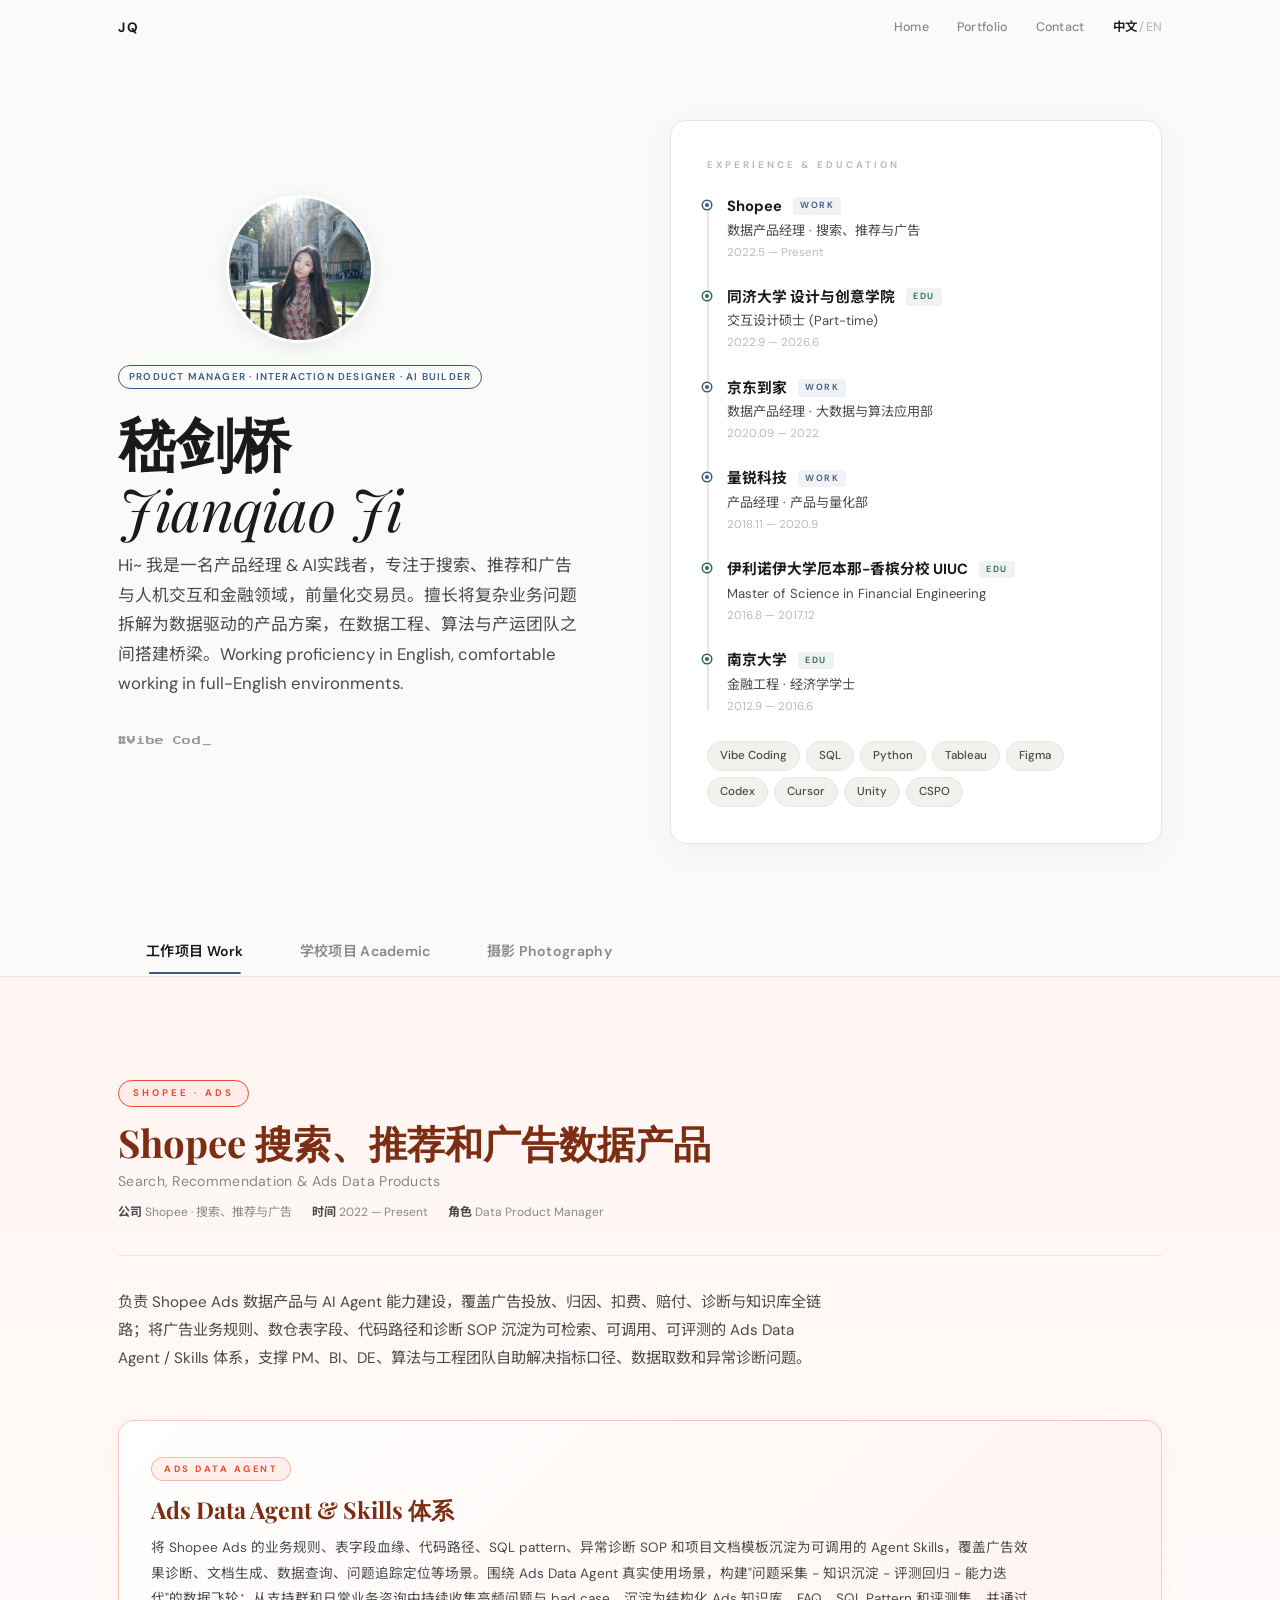
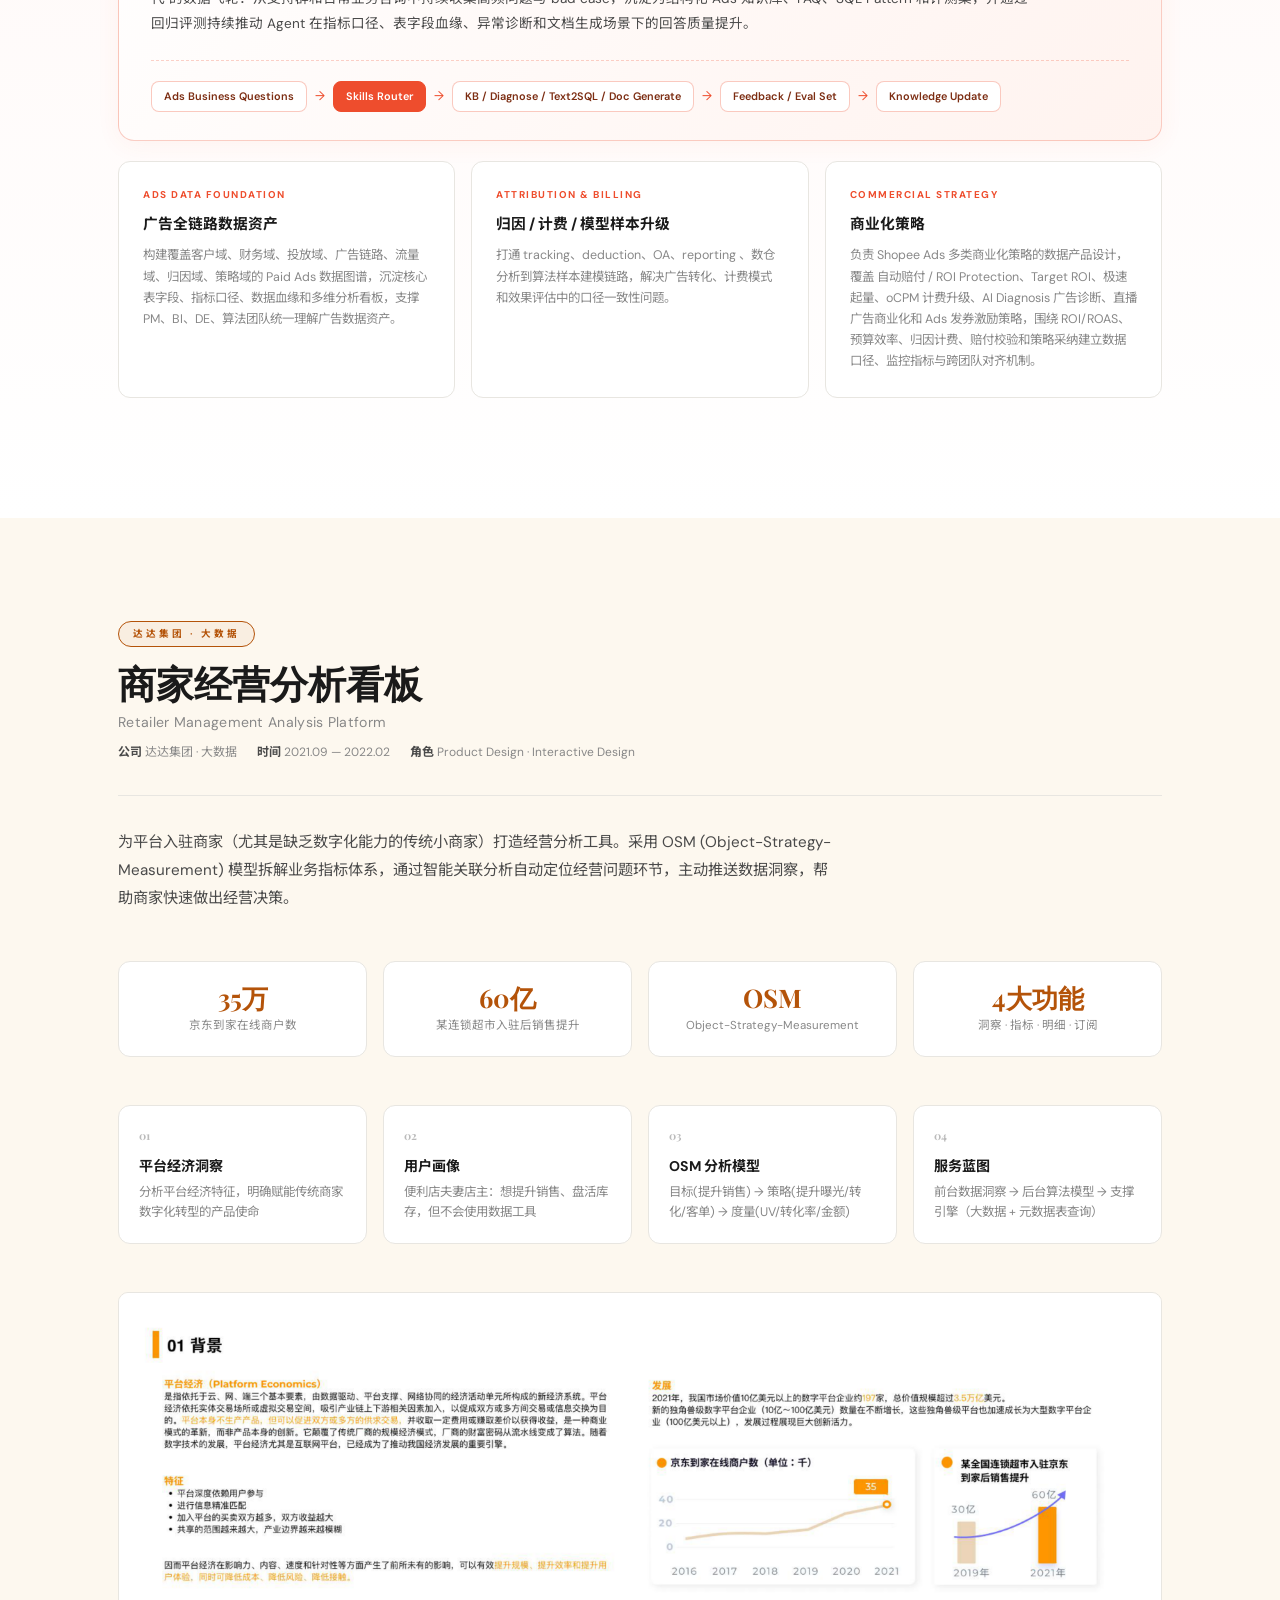
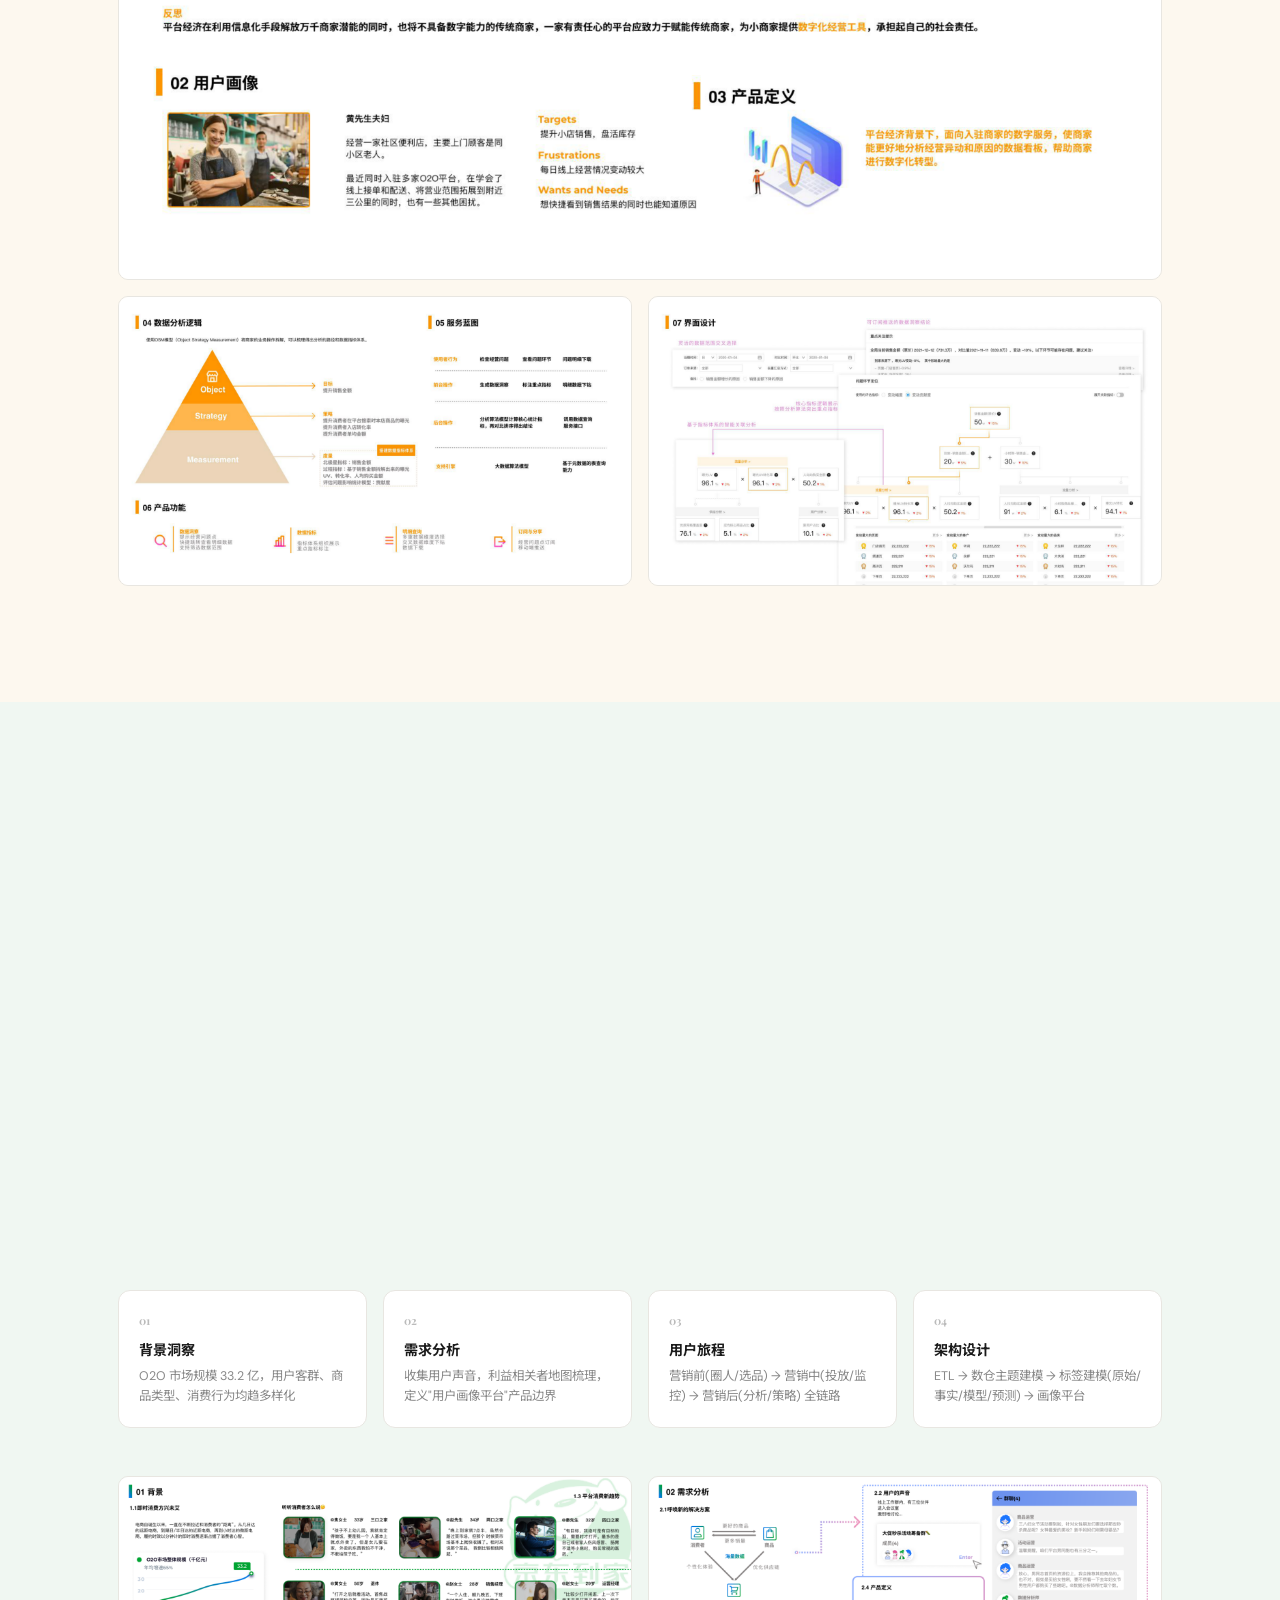
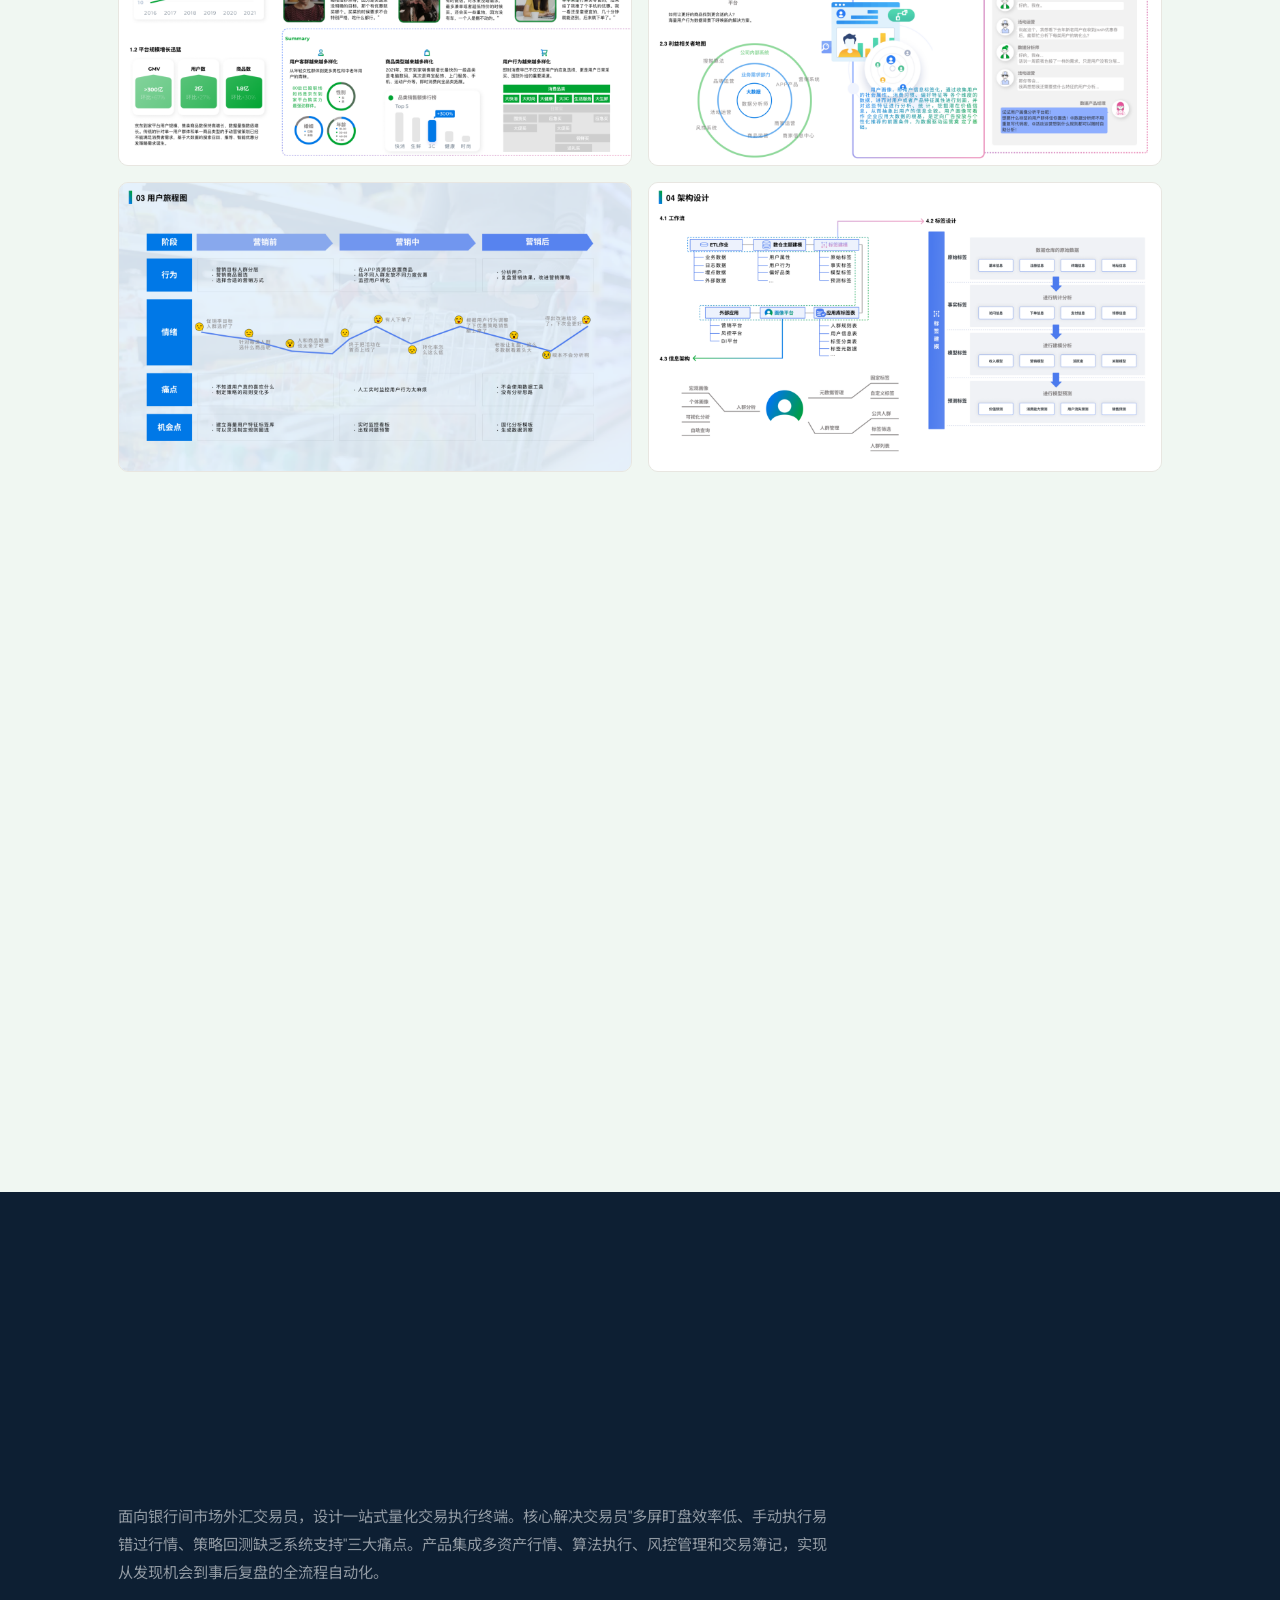
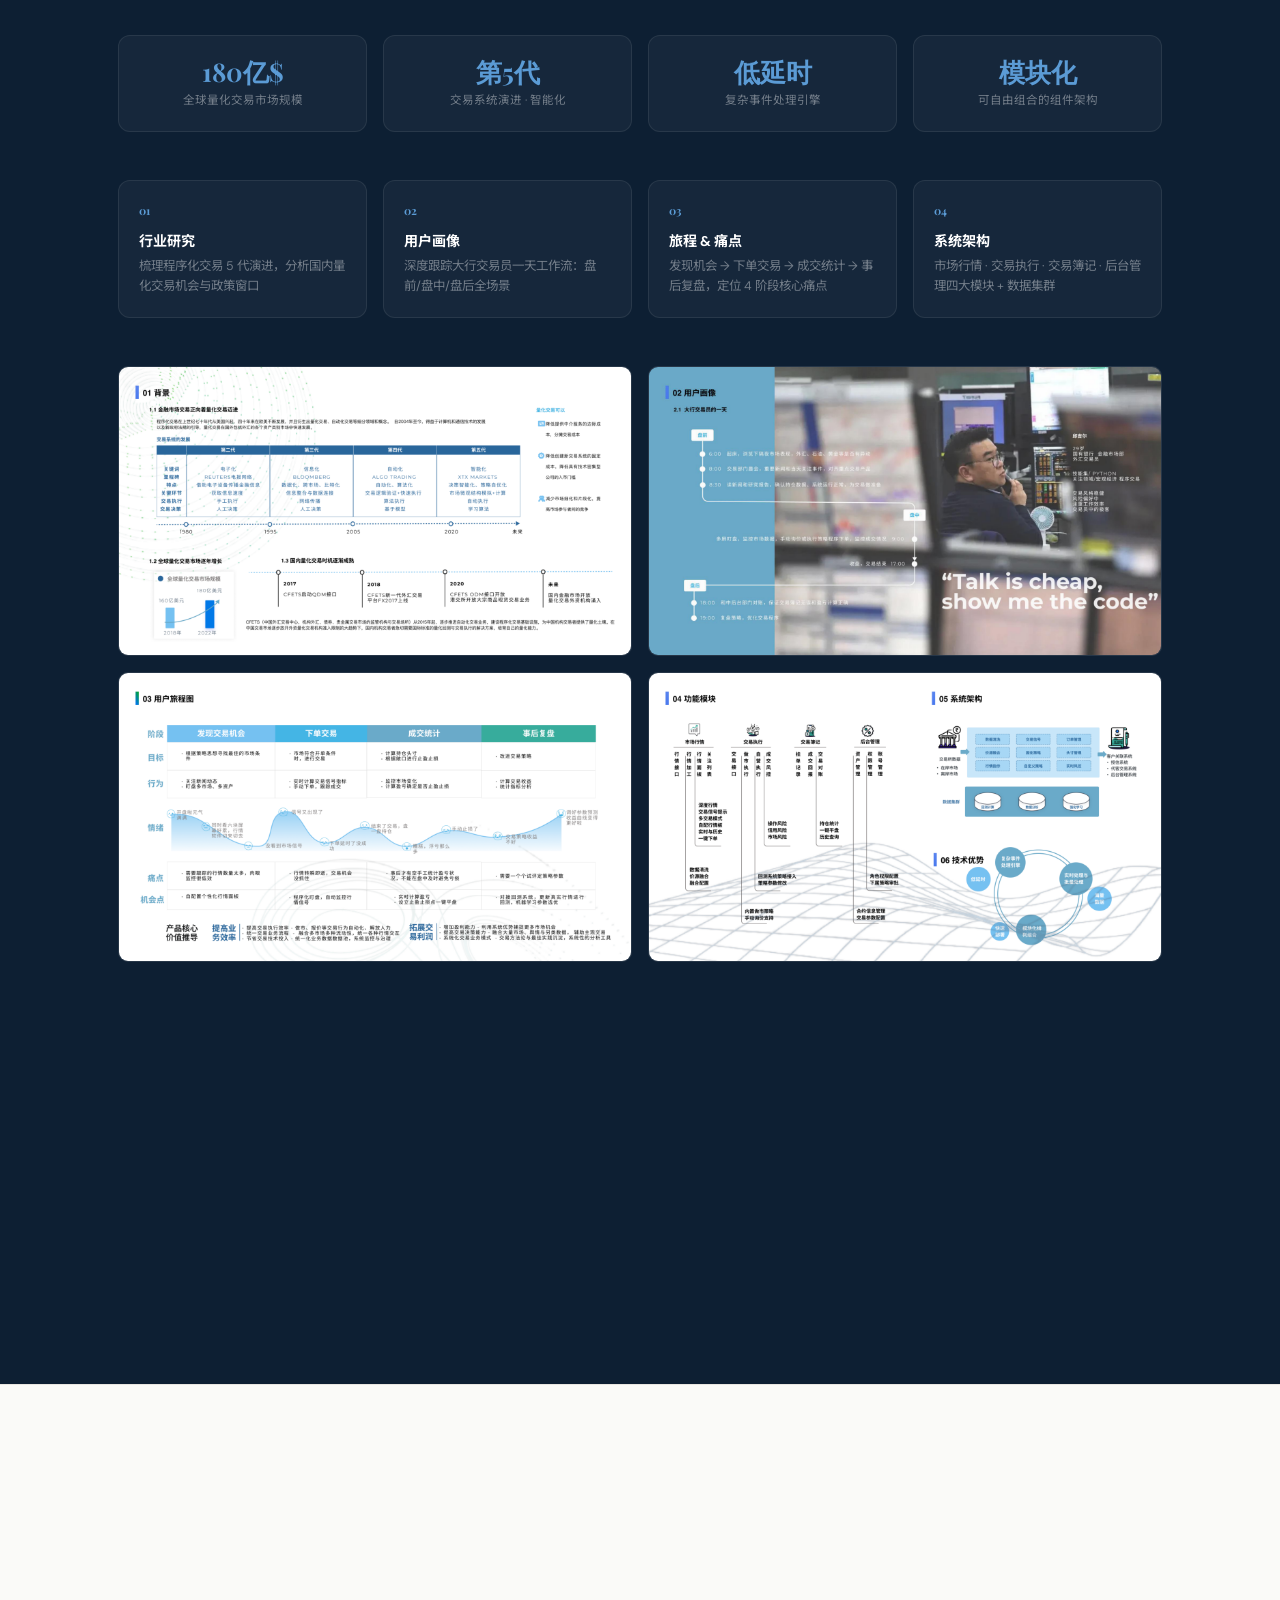
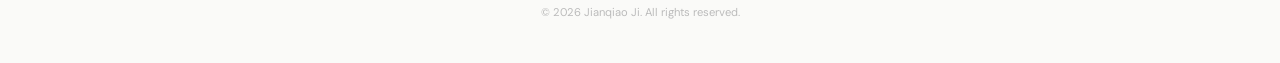
==== commit 20780aec: "更新作品集站点内容与交互体验。 新增中英文切换、Seren 毕业设计模块、Shopee Ads 重构、LinkedIn 联系方式，并清理工作项目流程说明。  Co-authored-by: Curso" ====
--- a/index.html
+++ b/index.html
@@ -71,6 +71,18 @@
   transition: color .25s; letter-spacing: .3px;
 }
 .header nav a:hover, .header nav a.on { color: var(--ink); }
+.lang-switch {
+  display: inline-flex; align-items: center; gap: 0;
+  font-size: .78rem; font-weight: 500; letter-spacing: .3px;
+}
+.lang-switch .lang-btn {
+  border: none; background: none; padding: 0; cursor: pointer;
+  font: inherit; color: var(--ink-4); transition: color .25s;
+}
+.lang-switch .lang-btn.active { color: var(--ink); font-weight: 600; }
+.lang-switch .lang-btn:hover { color: var(--ink-2); }
+.lang-switch .lang-btn.active:hover { color: var(--ink); }
+.lang-switch .lang-sep { color: var(--ink-4); margin: 0 2px; user-select: none; }
 
 .mob-btn {
   display: none; width: 28px; height: 20px; flex-direction: column;
@@ -262,12 +274,65 @@
 .gallery-cap {
   font-size: .7rem; color: var(--ink-4); text-align: center; margin-bottom: 48px;
 }
+#tab-work .gallery-cap { display: none !important; }
 
 /* ====== PROJECT THEMES ====== */
 .sec-shopee { background: linear-gradient(180deg, #fff5f3 0%, white 100%); }
 .sec-shopee .sec-label { color: #ee4d2d; border: 1px solid #ee4d2d; background: rgba(238,77,45,.06); }
 .sec-shopee .metric-val { color: #ee4d2d; }
 .sec-shopee .sec-title { color: #7c2d12; }
+
+/* Shopee Ads 模块化布局：主卡 + 系统流程 + 三张中卡 + 证据条 */
+.ads-hero-card {
+  border-radius: 16px; border: 1px solid rgba(238,77,45,.28);
+  background: linear-gradient(135deg, #fff 0%, #fff3ef 100%);
+  padding: 32px 32px 28px; margin-bottom: 20px;
+  box-shadow: 0 4px 24px rgba(238,77,45,.06);
+}
+.ads-hero-badge {
+  display: inline-block; font-size: .58rem; font-weight: 700;
+  letter-spacing: 2.5px; text-transform: uppercase; color: #ee4d2d;
+  background: rgba(238,77,45,.08); border: 1px solid rgba(238,77,45,.35);
+  padding: 3px 12px; border-radius: 100px; margin-bottom: 14px;
+}
+.ads-hero-title {
+  font-family: var(--serif); font-size: 1.45rem; font-weight: 700;
+  color: #7c2d12; margin-bottom: 10px; line-height: 1.3;
+}
+.ads-hero-desc {
+  font-size: .85rem; color: var(--ink-2); line-height: 1.85; max-width: 880px;
+}
+/* 系统流程图：问题 → 路由 → 能力 → 反馈 → 知识更新 */
+.ads-flow {
+  display: flex; align-items: center; flex-wrap: wrap; gap: 8px;
+  margin-top: 24px; padding-top: 20px; border-top: 1px dashed rgba(238,77,45,.25);
+}
+.ads-flow-node {
+  font-size: .68rem; font-weight: 600; color: #7c2d12;
+  background: white; border: 1px solid rgba(238,77,45,.3);
+  padding: 7px 12px; border-radius: 8px; line-height: 1.4; white-space: nowrap;
+}
+.ads-flow-node.hl { background: #ee4d2d; color: white; border-color: #ee4d2d; }
+.ads-flow-arrow { color: #ee4d2d; font-size: .8rem; flex: 0 0 auto; }
+.ads-modules {
+  display: grid; grid-template-columns: repeat(3, 1fr); gap: 16px; margin-bottom: 20px;
+}
+.ads-module {
+  padding: 24px; border-radius: 12px; border: 1px solid var(--border); background: white;
+  transition: transform .3s var(--ease), box-shadow .3s var(--ease);
+}
+.ads-module:hover { transform: translateY(-3px); box-shadow: 0 8px 24px rgba(0,0,0,.06); }
+.ads-module-en {
+  font-size: .62rem; font-weight: 700; color: #ee4d2d;
+  letter-spacing: 1.5px; text-transform: uppercase; margin-bottom: 8px;
+}
+.ads-module-title { font-size: .92rem; font-weight: 700; margin-bottom: 8px; color: var(--ink); }
+.ads-module-desc { font-size: .78rem; color: var(--ink-3); line-height: 1.7; }
+@media (max-width: 800px) {
+  .ads-modules { grid-template-columns: 1fr; }
+  .ads-hero-card { padding: 24px 20px; }
+  .ads-flow-node { white-space: normal; }
+}
 
 .sec-green { background: var(--green-bg); }
 .sec-green .sec-label { color: var(--green); border: 1px solid var(--green); background: rgba(45,106,79,.06); }
@@ -295,6 +360,24 @@
 .sec-warm .metric-val { color: var(--orange); }
 
 /* School project themes */
+/* Seren 毕业设计：浅紫主题，呼应答辩 slides 的紫罗兰色系 */
+.sec-seren { background: linear-gradient(180deg, #f4f2fb 0%, white 100%); }
+.sec-seren .sec-label { color: #6d5bd0; border: 1px solid #6d5bd0; background: rgba(109,91,208,.06); }
+.sec-seren .sec-title { color: #3b3170; }
+.sec-seren .metric-val { color: #6d5bd0; }
+.sec-seren .case-demo-link {
+  display: inline-flex; align-items: center; gap: 8px;
+  margin: 4px 0 32px; padding: 12px 26px; border-radius: 100px;
+  font-size: .82rem; font-weight: 600; text-decoration: none;
+  color: white; background: #6d5bd0;
+  transition: background .25s, transform .25s var(--ease), box-shadow .25s;
+  box-shadow: 0 4px 16px rgba(109,91,208,.25);
+}
+.sec-seren .case-demo-link:hover {
+  background: #5a4ab8; transform: translateY(-2px);
+  box-shadow: 0 8px 24px rgba(109,91,208,.3);
+}
+
 .sec-hri { background: linear-gradient(180deg, #0a0f0a 0%, #111a11 100%); color: #e0e0e0; }
 .sec-hri .sec-label { color: #b5e550; border: 1px solid rgba(181,229,80,.4); background: rgba(181,229,80,.08); }
 .sec-hri .sec-title { color: #b5e550; }
@@ -383,24 +466,33 @@
 .photo-city-sub {
   font-size: .72rem; color: var(--ink-4); letter-spacing: .5px; text-transform: uppercase;
 }
-/* 摄影区：等比例裁切缩略图，末行少图时整行居中对齐，模块底边更整齐 */
+/* 摄影区：网格分行展示，同行图片底边对齐，必要时从底部裁切 */
 .photo-masonry {
-  display: flex; flex-wrap: wrap; gap: 12px; justify-content: center; align-content: flex-start;
+  display: grid;
+  grid-template-columns: repeat(3, 1fr);
+  gap: 12px;
+  align-items: end;
 }
 .photo-masonry .gallery-img {
-  flex: 0 0 auto;
-  width: calc((100% - 24px) / 3);
-  max-width: calc((100% - 24px) / 3);
-  border-radius: 6px; overflow: hidden; border: 1px solid var(--border);
-  background: #e8e6e1; aspect-ratio: 4/3; cursor: pointer; line-height: 0;
+  width: 100%;
+  border-radius: 6px;
+  overflow: hidden;
+  border: 1px solid var(--border);
+  background: #e8e6e1;
+  cursor: pointer;
+  line-height: 0;
   transition: transform .35s var(--ease), box-shadow .35s var(--ease);
 }
 .photo-masonry .gallery-img:hover {
-  transform: translateY(-3px); box-shadow: 0 12px 32px rgba(0,0,0,.08);
+  transform: translateY(-3px);
+  box-shadow: 0 12px 32px rgba(0,0,0,.08);
 }
 .photo-masonry .gallery-img img {
-  width: 100%; height: 100%; object-fit: cover; object-position: center 45%;
-  display: block; vertical-align: top;
+  width: 100%;
+  height: 100%;
+  object-fit: cover;
+  object-position: top center;
+  display: block;
 }
 
 /* FOOTER */
@@ -417,6 +509,9 @@
 }
 .footer-links span { display: inline-flex; align-items: center; gap: 8px; }
 .wechat-icon {
+  width: 16px; height: 16px; color: var(--accent); flex: 0 0 auto;
+}
+.linkedin-icon {
   width: 16px; height: 16px; color: var(--accent); flex: 0 0 auto;
 }
 .footer-links a { transition: color .25s; }
@@ -465,10 +560,7 @@
 /* RESPONSIVE */
 @media (max-width: 800px) {
   .hero-grid { grid-template-columns: 1fr; gap: 36px; }
-  .photo-masonry .gallery-img {
-    width: calc((100% - 12px) / 2);
-    max-width: calc((100% - 12px) / 2);
-  }
+  .photo-masonry { grid-template-columns: repeat(2, 1fr); }
   .hero-avatar { margin-left: 0; width: 124px; height: 124px; }
   .gallery.g2, .gallery.g3 { grid-template-columns: 1fr; }
   .header nav {
@@ -494,7 +586,7 @@
 }
 </style>
 </head>
-<body>
+<body class="lang-zh">
 
 <!-- HEADER -->
 <header class="header" id="hd">
@@ -504,6 +596,11 @@
       <a href="#hero">Home</a>
       <a href="#tabBar" id="nav-portfolio">Portfolio</a>
       <a href="#contact">Contact</a>
+      <div class="lang-switch" id="langSwitch" role="group" aria-label="Language">
+        <button type="button" class="lang-btn active" data-lang="zh">中文</button>
+        <span class="lang-sep" aria-hidden="true">/</span>
+        <button type="button" class="lang-btn" data-lang="en">EN</button>
+      </div>
     </nav>
     <div class="mob-btn" id="mob"><span></span><span></span><span></span></div>
   </div>
@@ -515,9 +612,9 @@
     <div class="hero-grid">
       <div>
         <div class="hero-avatar sr"><img src="images/avatar.png" alt="Jianqiao Ji"></div>
-        <div class="hero-tag sr sr-d1">Product Manager &middot; Interaction Designer &middot; AI Learner</div>
-        <h1 class="sr sr-d1">嵇剑桥<br><em>Jianqiao Ji</em></h1>
-        <p class="hero-sub sr sr-d2">Hi~ 我是一名产品经理 &amp; 交互设计师 &amp; AI实践者，专注于搜索、推荐和广告与人机交互和金融领域，前量化交易员。擅长将复杂业务问题拆解为数据驱动的产品方案，在数据工程、算法与产运团队之间搭建桥梁。Working proficient in English, comfortable working in full-English environments.</p>
+        <div class="hero-tag sr sr-d1">Product Manager &middot; Interaction Designer &middot; AI Builder</div>
+        <h1 class="sr sr-d1" data-en="Jianqiao Ji">嵇剑桥<br><em>Jianqiao Ji</em></h1>
+        <p class="hero-sub sr sr-d2" data-en="Hi! I am a Product Manager &amp; AI practitioner focusing on search, recommendation and advertising, human-computer interaction, and finance; formerly a quantitative trader. I specialize in decomposing complex business problems into data-driven product solutions and bridging data engineering, algorithm, and business operations teams. Working proficiency in English, comfortable working in full-English environments.">Hi~ 我是一名产品经理 &amp; AI实践者，专注于搜索、推荐和广告与人机交互和金融领域，前量化交易员。擅长将复杂业务问题拆解为数据驱动的产品方案，在数据工程、算法与产运团队之间搭建桥梁。Working proficiency in English, comfortable working in full-English environments.</p>
         <p class="hero-easter sr sr-d3" data-text="#Vibe Coding is fun!"></p>
       </div>
       <div class="hero-card sr sr-d2">
@@ -525,32 +622,32 @@
         <div class="tl">
           <div class="tl-item">
             <div class="tl-co">Shopee <span class="tl-type tl-type-work">Work</span></div>
-            <div class="tl-role">数据产品经理 · 搜索、推荐与广告</div>
+            <div class="tl-role" data-en="Data Product Manager · Search, Recommendation &amp; Ads">数据产品经理 · 搜索、推荐与广告</div>
             <div class="tl-date">2022.5 — Present</div>
           </div>
           <div class="tl-item tl-edu">
-            <div class="tl-co">同济大学 设计与创意学院 <span class="tl-type tl-type-edu">Edu</span></div>
-            <div class="tl-role">交互设计硕士 (Part-time)</div>
-            <div class="tl-date">2022.9 — Present</div>
+            <div class="tl-co" data-en='Tongji University · College of Design &amp; Innovation <span class="tl-type tl-type-edu">Edu</span>'>同济大学 设计与创意学院 <span class="tl-type tl-type-edu">Edu</span></div>
+            <div class="tl-role" data-en="Master in Interaction Design (Part-time)">交互设计硕士 (Part-time)</div>
+            <div class="tl-date">2022.9 — 2026.6</div>
           </div>
           <div class="tl-item">
-            <div class="tl-co">达达集团 · 京东到家 <span class="tl-type tl-type-work">Work</span></div>
-            <div class="tl-role">数据产品经理 · 大数据与算法应用部</div>
+            <div class="tl-co" data-en='JD Daojia <span class="tl-type tl-type-work">Work</span>'>京东到家 <span class="tl-type tl-type-work">Work</span></div>
+            <div class="tl-role" data-en="Data Product Manager · Big Data &amp; Algorithm Application">数据产品经理 · 大数据与算法应用部</div>
             <div class="tl-date">2020.09 — 2022</div>
           </div>
           <div class="tl-item">
-            <div class="tl-co">量锐科技 <span class="tl-type tl-type-work">Work</span></div>
-            <div class="tl-role">产品经理 · 产品与量化部</div>
-            <div class="tl-date">2018.11 — 2020.09</div>
+            <div class="tl-co" data-en='Quantinfo Technology <span class="tl-type tl-type-work">Work</span>'>量锐科技 <span class="tl-type tl-type-work">Work</span></div>
+            <div class="tl-role" data-en="Product Manager · Product &amp; Quantitative Strategy">产品经理 · 产品与量化部</div>
+            <div class="tl-date">2018.11 — 2020.9</div>
           </div>
           <div class="tl-item tl-edu">
-            <div class="tl-co">伊利诺伊大学厄本那-香槟分校 UIUC <span class="tl-type tl-type-edu">Edu</span></div>
+            <div class="tl-co" data-en='University of Illinois Urbana-Champaign (UIUC) <span class="tl-type tl-type-edu">Edu</span>'>伊利诺伊大学厄本那-香槟分校 UIUC <span class="tl-type tl-type-edu">Edu</span></div>
             <div class="tl-role">Master of Science in Financial Engineering</div>
             <div class="tl-date">2016.8 — 2017.12</div>
           </div>
           <div class="tl-item tl-edu">
-            <div class="tl-co">南京大学 <span class="tl-type tl-type-edu">Edu</span></div>
-            <div class="tl-role">金融工程 · 经济学学士</div>
+            <div class="tl-co" data-en='Nanjing University <span class="tl-type tl-type-edu">Edu</span>'>南京大学 <span class="tl-type tl-type-edu">Edu</span></div>
+            <div class="tl-role" data-en="Bachelor in Financial Engineering · Economics">金融工程 · 经济学学士</div>
             <div class="tl-date">2012.9 — 2016.6</div>
           </div>
         </div>
@@ -560,8 +657,8 @@
           <span class="skill">Python</span>
           <span class="skill">Tableau</span>
           <span class="skill">Figma</span>
+          <span class="skill">Codex</span>
           <span class="skill">Cursor</span>
-          <span class="skill">C++</span>
           <span class="skill">Unity</span>
           <span class="skill">CSPO</span>
         </div>
@@ -573,9 +670,9 @@
 <!-- TAB BAR -->
 <div class="tab-bar" id="tabBar">
   <div class="wrap">
-    <button class="tab-btn active" data-tab="work">工作项目 Work</button>
-    <button class="tab-btn" data-tab="school">学校项目 Academic</button>
-    <button class="tab-btn" data-tab="photo">摄影 Photography</button>
+    <button class="tab-btn active" data-tab="work" data-en="Work Projects">工作项目 Work</button>
+    <button class="tab-btn" data-tab="school" data-en="Academic Projects">学校项目 Academic</button>
+    <button class="tab-btn" data-tab="photo" data-en="Photography">摄影 Photography</button>
   </div>
 </div>
 
@@ -588,26 +685,50 @@
 <section class="sec sec-shopee" id="w-shopee">
   <div class="wrap">
     <div class="sec-label sr">Shopee · Ads</div>
-    <h2 class="sec-title sr sr-d1">Shopee 搜索、推荐和广告数据产品</h2>
+    <h2 class="sec-title sr sr-d1" data-en="Shopee Search, Recommendation &amp; Ads Data Products">Shopee 搜索、推荐和广告数据产品</h2>
     <p class="sec-title-en sr sr-d1">Search, Recommendation &amp; Ads Data Products</p>
     <div class="sec-meta sr sr-d2">
-      <span><strong>公司</strong> Shopee · 搜索、推荐与广告</span>
-      <span><strong>时间</strong> 2022 — Present</span>
-      <span><strong>角色</strong> Data Product Manager</span>
-    </div>
-    <p class="case-intro sr">作为 Shopee 广告部数据产品经理，负责 Paid Ads 和 Live Ads 的数据基建、归因体系、自动赔付系统以及 AI 驱动的广告诊断工具。主导构建了覆盖客户域、投放域、流量域、归因域的全链路广告数据图谱，支撑广告策略优化、出价模型迭代和业务决策。</p>
-
-    <div class="steps sr">
-      <div class="step"><div class="step-num">01</div><div class="step-title">广告全域推广</div><div class="step-desc">整合付费与自然流量，按曝光计费，商家设定目标投产比或成交出价后系统智能优化。构建精准业务指标体系与智能分析报表，深入挖掘算法日志数据，打通从广告创意编写到分发全流程数据链路。精准识别过度投放、预算利用率低、广告主采纳率不高、优质广告资源未展示等问题，为推广策略优化与效果评估提供数据支撑</div></div>
-      <div class="step"><div class="step-num">02</div><div class="step-title">全渠道订单归因数仓</div><div class="step-desc">主导设计覆盖全业务场景的多维归因模型，从公司级视角整合搜索、推荐、广告等 10+ 流量端数据源，实现商品、请求层级的精细化贡献评估，覆盖 90%+ 业务场景。设计埋点管理工具支持 1000+ 业务功能埋点，开发多维下钻分析看板（含导流路径树等可视化模块），推动业务决策从部门视角转向全局协同</div></div>
-      <div class="step"><div class="step-num">03</div><div class="step-title">Live Ads 直播广告</div><div class="step-desc">负责直播广告数据及排查工具，支持 Max GMV / Target ROI 出价模式，构建实时监控 Dashboard 和全链路排查工具</div></div>
-      <div class="step"><div class="step-num">04</div><div class="step-title">oCPM 归因升级</div><div class="step-desc">设计 imp+no-imp 归因模型和 CPM 扣费方案，已全球推全，实现从 CPC 到 oCPM 的计费模式升级</div></div>
-    </div>
-    <div class="steps sr">
-      <div class="step"><div class="step-num">05</div><div class="step-title">Auto Rebate 自动赔付</div><div class="step-desc">v3 策略优化：周维度赔付、差异化客群策略、豁免规则优化，撬动大客户预算 +4%~8%，留存率 +0.5%</div></div>
-      <div class="step"><div class="step-num">06</div><div class="step-title">商品广告暗投直播</div><div class="step-desc">设计直播间 ROI2 商品暗投的埋点/计费/归因全链路数据方案，打通 Product Ads 与 Live Ads 的数据融合</div></div>
-      <div class="step"><div class="step-num">07</div><div class="step-title">Paid Ads 数据基建</div><div class="step-desc">构建广告全域数据图谱：客户域、财务域、投放域、广告链路、流量域、归因域、策略域七大数据分类</div></div>
-      <div class="step"><div class="step-num">08</div><div class="step-title">Ads Data Agent</div><div class="step-desc">主导 AI 驱动的广告异动诊断工具，联合算法团队实现 take_rate/CTR 等核心指标的自动化归因分析</div></div>
+      <span data-en="<strong>Company</strong> Shopee · Search, Recommendation &amp; Ads"><strong>公司</strong> Shopee · 搜索、推荐与广告</span>
+      <span data-en="<strong>Period</strong> 2022 — Present"><strong>时间</strong> 2022 — Present</span>
+      <span data-en="<strong>Role</strong> Data Product Manager"><strong>角色</strong> Data Product Manager</span>
+    </div>
+    <p class="case-intro sr" data-en="Lead the development of Shopee Ads data products and AI Agent capabilities across the full advertising lifecycle — delivery, attribution, billing, rebate, diagnosis, and knowledge management. I distill advertising business rules, data warehouse schemas, code paths, and diagnostic SOPs into a retrievable, invocable, and evaluable Ads Data Agent / Skills framework, enabling PM, BI, DE, algorithm, and engineering teams to self-serve on metric definitions, data retrieval, and anomaly diagnosis.">负责 Shopee Ads 数据产品与 AI Agent 能力建设，覆盖广告投放、归因、扣费、赔付、诊断与知识库全链路；将广告业务规则、数仓表字段、代码路径和诊断 SOP 沉淀为可检索、可调用、可评测的 Ads Data Agent / Skills 体系，支撑 PM、BI、DE、算法与工程团队自助解决指标口径、数据取数和异常诊断问题。</p>
+
+    <!-- 主卡：Ads Data Agent & Skills 体系 -->
+    <div class="ads-hero-card sr">
+      <div class="ads-hero-badge">Ads Data Agent</div>
+      <div class="ads-hero-title" data-en="Ads Data Agent &amp; Skills Framework">Ads Data Agent &amp; Skills 体系</div>
+      <p class="ads-hero-desc" data-en="Distilled Shopee Ads business rules, table-level data lineage, code paths, SQL patterns, anomaly-diagnosis SOPs, and documentation templates into invocable Agent Skills, covering ads performance diagnosis, document generation, data querying, and issue tracing. Built a data flywheel of question collection → knowledge consolidation → regression evaluation → capability iteration around real Ads Data Agent usage: high-frequency questions and bad cases are continuously harvested from support channels and daily business inquiries, consolidated into a structured Ads knowledge base, FAQs, SQL patterns, and evaluation sets, with regression evaluation continuously improving answer quality on metric definitions, data lineage, anomaly diagnosis, and document generation.">将 Shopee Ads 的业务规则、表字段血缘、代码路径、SQL pattern、异常诊断 SOP 和项目文档模板沉淀为可调用的 Agent Skills，覆盖广告效果诊断、文档生成、数据查询、问题追踪定位等场景。围绕 Ads Data Agent 真实使用场景，构建"问题采集 - 知识沉淀 - 评测回归 - 能力迭代"的数据飞轮：从支持群和日常业务咨询中持续收集高频问题与 bad case，沉淀为结构化 Ads 知识库、FAQ、SQL Pattern 和评测集，并通过回归评测持续推动 Agent 在指标口径、表字段血缘、异常诊断和文档生成场景下的回答质量提升。</p>
+      <div class="ads-flow" aria-label="Agent 系统流程">
+        <span class="ads-flow-node">Ads Business Questions</span>
+        <span class="ads-flow-arrow">&#8594;</span>
+        <span class="ads-flow-node hl">Skills Router</span>
+        <span class="ads-flow-arrow">&#8594;</span>
+        <span class="ads-flow-node">KB / Diagnose / Text2SQL / Doc Generate</span>
+        <span class="ads-flow-arrow">&#8594;</span>
+        <span class="ads-flow-node">Feedback / Eval Set</span>
+        <span class="ads-flow-arrow">&#8594;</span>
+        <span class="ads-flow-node">Knowledge Update</span>
+      </div>
+    </div>
+
+    <!-- 三张中卡：Data Foundation / Attribution & Billing / Auto Rebate -->
+    <div class="ads-modules sr">
+      <div class="ads-module">
+        <div class="ads-module-en">Ads Data Foundation</div>
+        <div class="ads-module-title" data-en="Full-Funnel Ads Data Assets">广告全链路数据资产</div>
+        <p class="ads-module-desc" data-en="Built a Paid Ads data map spanning customer, finance, delivery, ads pipeline, traffic, attribution, and strategy domains, consolidating core table schemas, metric definitions, data lineage, and multi-dimensional dashboards to give PM, BI, DE, and algorithm teams a unified view of advertising data assets.">构建覆盖客户域、财务域、投放域、广告链路、流量域、归因域、策略域的 Paid Ads 数据图谱，沉淀核心表字段、指标口径、数据血缘和多维分析看板，支撑 PM、BI、DE、算法团队统一理解广告数据资产。</p>
+      </div>
+      <div class="ads-module">
+        <div class="ads-module-en">Attribution &amp; Billing</div>
+        <div class="ads-module-title" data-en="Attribution / Billing / Model Sample Upgrades">归因 / 计费 / 模型样本升级</div>
+        <p class="ads-module-desc" data-en="Connected the pipeline from tracking, deduction, order attribution (OA), and reporting through data warehouse analytics to algorithmic sample modeling, resolving metric-consistency issues across ad conversion, billing models, and performance evaluation.">打通 tracking、deduction、OA、reporting 、数仓分析到算法样本建模链路，解决广告转化、计费模式和效果评估中的口径一致性问题。</p>
+      </div>
+      <div class="ads-module">
+        <div class="ads-module-en">Commercial Strategy</div>
+        <div class="ads-module-title" data-en="Commercialization Strategy">商业化策略</div>
+        <p class="ads-module-desc" data-en="Led data product design for Shopee Ads commercialization strategies, covering Auto Rebate / ROI Protection, Target ROI, rapid ramp-up, oCPM billing upgrades, AI Diagnosis, live-streaming ads monetization, and Ads voucher incentives — establishing metric definitions, monitoring systems, and cross-team alignment mechanisms around ROI/ROAS, budget efficiency, attribution &amp; billing, rebate validation, and strategy adoption.">负责 Shopee Ads 多类商业化策略的数据产品设计，覆盖 自动赔付 / ROI Protection、Target ROI、极速起量、oCPM 计费升级、AI Diagnosis 广告诊断、直播广告商业化和 Ads 发券激励策略，围绕 ROI/ROAS、预算效率、归因计费、赔付校验和策略采纳建立数据口径、监控指标与跨团队对齐机制。</p>
+      </div>
     </div>
   </div>
 </section>
@@ -615,26 +736,26 @@
 <!-- WORK 2: 商家经营分析看板 -->
 <section class="sec sec-warm" id="w-merchant">
   <div class="wrap">
-    <div class="sec-label sr">达达集团 · 大数据</div>
-    <h2 class="sec-title sr sr-d1">商家经营分析看板</h2>
+    <div class="sec-label sr" data-en="Dada Group · Big Data">达达集团 · 大数据</div>
+    <h2 class="sec-title sr sr-d1" data-en="Merchant Business Analytics Dashboard">商家经营分析看板</h2>
     <p class="sec-title-en sr sr-d1">Retailer Management Analysis Platform</p>
     <div class="sec-meta sr sr-d2">
-      <span><strong>公司</strong> 达达集团 · 大数据</span>
-      <span><strong>时间</strong> 2021.09 — 2022.02</span>
-      <span><strong>角色</strong> Product Design · Interactive Design</span>
-    </div>
-    <p class="case-intro sr">为平台入驻商家（尤其是缺乏数字化能力的传统小商家）打造经营分析工具。采用 OSM (Object-Strategy-Measurement) 模型拆解业务指标体系，通过智能关联分析自动定位经营问题环节，主动推送数据洞察，帮助商家快速做出经营决策。</p>
+      <span data-en="<strong>Company</strong> Dada Group · Big Data"><strong>公司</strong> 达达集团 · 大数据</span>
+      <span data-en="<strong>Period</strong> 2021.09 — 2022.02"><strong>时间</strong> 2021.09 — 2022.02</span>
+      <span data-en="<strong>Role</strong> Product Design · Interactive Design"><strong>角色</strong> Product Design · Interactive Design</span>
+    </div>
+    <p class="case-intro sr" data-en="Designed a business analytics tool for platform merchants, especially traditional small retailers with limited digital literacy. Applied the OSM (Object-Strategy-Measurement) model to decompose the business metric system, used intelligent correlation analysis to automatically locate underperforming stages of operations, and proactively pushed data insights to help merchants make faster business decisions.">为平台入驻商家（尤其是缺乏数字化能力的传统小商家）打造经营分析工具。采用 OSM (Object-Strategy-Measurement) 模型拆解业务指标体系，通过智能关联分析自动定位经营问题环节，主动推送数据洞察，帮助商家快速做出经营决策。</p>
     <div class="metrics sr">
-      <div class="metric"><div class="metric-val">35万</div><div class="metric-lbl">京东到家在线商户数</div></div>
-      <div class="metric"><div class="metric-val">60亿</div><div class="metric-lbl">某连锁超市入驻后销售提升</div></div>
+      <div class="metric"><div class="metric-val" data-en="350K">35万</div><div class="metric-lbl" data-en="Online merchants on JD Daojia">京东到家在线商户数</div></div>
+      <div class="metric"><div class="metric-val" data-en="6B RMB">60亿</div><div class="metric-lbl" data-en="Sales uplift of a chain supermarket after onboarding">某连锁超市入驻后销售提升</div></div>
       <div class="metric"><div class="metric-val">OSM</div><div class="metric-lbl">Object-Strategy-Measurement</div></div>
-      <div class="metric"><div class="metric-val">4大功能</div><div class="metric-lbl">洞察 · 指标 · 明细 · 订阅</div></div>
+      <div class="metric"><div class="metric-val" data-en="4 Modules">4大功能</div><div class="metric-lbl" data-en="Insights · Metrics · Details · Subscription">洞察 · 指标 · 明细 · 订阅</div></div>
     </div>
     <div class="steps sr">
-      <div class="step"><div class="step-num">01</div><div class="step-title">平台经济洞察</div><div class="step-desc">分析平台经济特征，明确赋能传统商家数字化转型的产品使命</div></div>
-      <div class="step"><div class="step-num">02</div><div class="step-title">用户画像</div><div class="step-desc">便利店夫妻店主：想提升销售、盘活库存，但不会使用数据工具</div></div>
-      <div class="step"><div class="step-num">03</div><div class="step-title">OSM 分析模型</div><div class="step-desc">目标(提升销售) → 策略(提升曝光/转化/客单) → 度量(UV/转化率/金额)</div></div>
-      <div class="step"><div class="step-num">04</div><div class="step-title">服务蓝图</div><div class="step-desc">前台数据洞察 → 后台算法模型 → 支撑引擎（大数据 + 元数据表查询）</div></div>
+      <div class="step"><div class="step-num">01</div><div class="step-title" data-en="Platform Economy Insight">平台经济洞察</div><div class="step-desc" data-en="Analyzed platform-economy characteristics and defined the product mission of enabling digital transformation for traditional merchants">分析平台经济特征，明确赋能传统商家数字化转型的产品使命</div></div>
+      <div class="step"><div class="step-num">02</div><div class="step-title" data-en="User Persona">用户画像</div><div class="step-desc" data-en="Mom-and-pop convenience store owners: eager to grow sales and rotate inventory, but unfamiliar with data tools">便利店夫妻店主：想提升销售、盘活库存，但不会使用数据工具</div></div>
+      <div class="step"><div class="step-num">03</div><div class="step-title" data-en="OSM Analysis Model">OSM 分析模型</div><div class="step-desc" data-en="Objective (grow sales) → Strategy (improve exposure / conversion / basket size) → Measurement (UV / conversion rate / GMV)">目标(提升销售) → 策略(提升曝光/转化/客单) → 度量(UV/转化率/金额)</div></div>
+      <div class="step"><div class="step-num">04</div><div class="step-title" data-en="Service Blueprint">服务蓝图</div><div class="step-desc" data-en="Front-end data insights → back-end algorithm models → supporting engine (big data + metadata table queries)">前台数据洞察 → 后台算法模型 → 支撑引擎（大数据 + 元数据表查询）</div></div>
     </div>
     <div class="gallery g1 sr">
       <div class="gallery-img"><img src="images/page_18.png" alt="背景与用户" loading="lazy"></div>
@@ -643,33 +764,32 @@
       <div class="gallery-img"><img src="images/page_19.png" alt="分析逻辑" loading="lazy"></div>
       <div class="gallery-img"><img src="images/page_20.png" alt="界面设计" loading="lazy"></div>
     </div>
-    <div class="gallery-cap">背景分析 → 用户画像 → OSM 模型 → 服务蓝图 → 界面设计</div>
   </div>
 </section>
 
 <!-- WORK 3: 电商智能营销画像平台 -->
 <section class="sec sec-green" id="w-profile">
   <div class="wrap">
-    <div class="sec-label sr">达达集团 · 大数据</div>
-    <h2 class="sec-title sr sr-d1">电商智能营销画像平台</h2>
+    <div class="sec-label sr" data-en="Dada Group · Big Data">达达集团 · 大数据</div>
+    <h2 class="sec-title sr sr-d1" data-en="Intelligent Marketing User Profile Platform">电商智能营销画像平台</h2>
     <p class="sec-title-en sr sr-d1">Intelligent Promotion User Profile Platform</p>
     <div class="sec-meta sr sr-d2">
-      <span><strong>公司</strong> 达达集团 · 大数据</span>
-      <span><strong>时间</strong> 2021.05 — 2022.02</span>
-      <span><strong>角色</strong> Product Design · Interactive Design</span>
-    </div>
-    <p class="case-intro sr">在即时零售行业高速增长的背景下，传统的"单一用户群体 + 单一商品品类"营销策略已无法满足业务需求。我主导设计了用户画像平台，通过建立海量用户特征标签库和灵活的圈选规则，帮助运营团队实现精细化人群运营和精准营销投放，大幅提升营销效率和转化率。</p>
+      <span data-en="<strong>Company</strong> Dada Group · Big Data"><strong>公司</strong> 达达集团 · 大数据</span>
+      <span data-en="<strong>Period</strong> 2021.05 — 2022.02"><strong>时间</strong> 2021.05 — 2022.02</span>
+      <span data-en="<strong>Role</strong> Product Design · Interactive Design"><strong>角色</strong> Product Design · Interactive Design</span>
+    </div>
+    <p class="case-intro sr" data-en="Against the backdrop of rapid growth in on-demand retail, the traditional single-audience, single-category marketing approach could no longer meet business needs. I led the design of a user profile platform that builds a large-scale user feature tag library with flexible audience-segmentation rules, enabling operations teams to run fine-grained audience management and precision-targeted campaigns, significantly improving marketing efficiency and conversion.">在即时零售行业高速增长的背景下，传统的"单一用户群体 + 单一商品品类"营销策略已无法满足业务需求。我主导设计了用户画像平台，通过建立海量用户特征标签库和灵活的圈选规则，帮助运营团队实现精细化人群运营和精准营销投放，大幅提升营销效率和转化率。</p>
     <div class="metrics sr">
-      <div class="metric"><div class="metric-val">&gt;300亿</div><div class="metric-lbl">平台 GMV（环比 +67%）</div></div>
-      <div class="metric"><div class="metric-val">2亿</div><div class="metric-lbl">注册用户数（环比 +27%）</div></div>
-      <div class="metric"><div class="metric-val">1.8亿</div><div class="metric-lbl">在售商品数（环比 +90%）</div></div>
-      <div class="metric"><div class="metric-val">+300%</div><div class="metric-lbl">品类销售额 Top5 增长</div></div>
+      <div class="metric"><div class="metric-val" data-en="&gt;30B RMB">&gt;300亿</div><div class="metric-lbl" data-en="Platform GMV (+67% QoQ)">平台 GMV（环比 +67%）</div></div>
+      <div class="metric"><div class="metric-val" data-en="200M">2亿</div><div class="metric-lbl" data-en="Registered users (+27% QoQ)">注册用户数（环比 +27%）</div></div>
+      <div class="metric"><div class="metric-val" data-en="180M">1.8亿</div><div class="metric-lbl" data-en="Active SKUs (+90% QoQ)">在售商品数（环比 +90%）</div></div>
+      <div class="metric"><div class="metric-val">+300%</div><div class="metric-lbl" data-en="Top-5 category sales growth">品类销售额 Top5 增长</div></div>
     </div>
     <div class="steps sr">
-      <div class="step"><div class="step-num">01</div><div class="step-title">背景洞察</div><div class="step-desc">O2O 市场规模 33.2 亿，用户客群、商品类型、消费行为均趋多样化</div></div>
-      <div class="step"><div class="step-num">02</div><div class="step-title">需求分析</div><div class="step-desc">收集用户声音，利益相关者地图梳理，定义"用户画像平台"产品边界</div></div>
-      <div class="step"><div class="step-num">03</div><div class="step-title">用户旅程</div><div class="step-desc">营销前(圈人/选品) → 营销中(投放/监控) → 营销后(分析/策略) 全链路</div></div>
-      <div class="step"><div class="step-num">04</div><div class="step-title">架构设计</div><div class="step-desc">ETL → 数仓主题建模 → 标签建模(原始/事实/模型/预测) → 画像平台</div></div>
+      <div class="step"><div class="step-num">01</div><div class="step-title" data-en="Context Insight">背景洞察</div><div class="step-desc" data-en="O2O market size of 3.32B RMB; user segments, product categories, and consumption behaviors growing increasingly diverse">O2O 市场规模 33.2 亿，用户客群、商品类型、消费行为均趋多样化</div></div>
+      <div class="step"><div class="step-num">02</div><div class="step-title" data-en="Requirement Analysis">需求分析</div><div class="step-desc" data-en="Collected user voices, mapped stakeholders, and defined the product scope of the user profile platform">收集用户声音，利益相关者地图梳理，定义"用户画像平台"产品边界</div></div>
+      <div class="step"><div class="step-num">03</div><div class="step-title" data-en="User Journey">用户旅程</div><div class="step-desc" data-en="Full pipeline: pre-campaign (audience &amp; product selection) → in-campaign (delivery &amp; monitoring) → post-campaign (analysis &amp; strategy)">营销前(圈人/选品) → 营销中(投放/监控) → 营销后(分析/策略) 全链路</div></div>
+      <div class="step"><div class="step-num">04</div><div class="step-title" data-en="Architecture Design">架构设计</div><div class="step-desc" data-en="ETL → data warehouse subject modeling → tag modeling (raw / fact / model / prediction) → profile platform">ETL → 数仓主题建模 → 标签建模(原始/事实/模型/预测) → 画像平台</div></div>
     </div>
     <div class="gallery g2 sr">
       <div class="gallery-img"><img src="images/page_05.png" alt="背景分析" loading="lazy"></div>
@@ -682,33 +802,32 @@
     <div class="gallery g1 sr">
       <div class="gallery-img"><img src="images/page_09.png" alt="交互界面" loading="lazy"></div>
     </div>
-    <div class="gallery-cap">背景分析 → 需求定义 → 用户旅程 → 架构设计 → 交互界面</div>
   </div>
 </section>
 
 <!-- WORK 4: 外汇量化交易执行终端 -->
 <section class="sec sec-dark" id="w-quant">
   <div class="wrap">
-    <div class="sec-label sr">量锐科技</div>
-    <h2 class="sec-title sr sr-d1">外汇量化交易执行终端</h2>
+    <div class="sec-label sr" data-en="Quantinfo Technology">量锐科技</div>
+    <h2 class="sec-title sr sr-d1" data-en="FX Quantitative Trading Execution Terminal">外汇量化交易执行终端</h2>
     <p class="sec-title-en sr sr-d1">Quantitative Trading Execution Terminal in Forex Market</p>
     <div class="sec-meta sr sr-d2">
-      <span><strong>公司</strong> 量锐科技</span>
-      <span><strong>时间</strong> 2019.05 — 2020.08</span>
-      <span><strong>角色</strong> Product Design · Interactive Design</span>
-    </div>
-    <p class="case-intro sr">面向银行间市场外汇交易员，设计一站式量化交易执行终端。核心解决交易员"多屏盯盘效率低、手动执行易错过行情、策略回测缺乏系统支持"三大痛点。产品集成多资产行情、算法执行、风控管理和交易簿记，实现从发现机会到事后复盘的全流程自动化。</p>
+      <span data-en="<strong>Company</strong> Quantinfo Technology"><strong>公司</strong> 量锐科技</span>
+      <span data-en="<strong>Period</strong> 2019.05 — 2020.08"><strong>时间</strong> 2019.05 — 2020.08</span>
+      <span data-en="<strong>Role</strong> Product Design · Interactive Design"><strong>角色</strong> Product Design · Interactive Design</span>
+    </div>
+    <p class="case-intro sr" data-en="Designed a one-stop quantitative trading execution terminal for FX traders in the interbank market, addressing three core pain points: inefficient multi-screen monitoring, missed opportunities from manual execution, and lack of systematic backtesting support. The product integrates multi-asset market data, algorithmic execution, risk management, and trade bookkeeping, automating the entire workflow from opportunity discovery to post-trade review.">面向银行间市场外汇交易员，设计一站式量化交易执行终端。核心解决交易员"多屏盯盘效率低、手动执行易错过行情、策略回测缺乏系统支持"三大痛点。产品集成多资产行情、算法执行、风控管理和交易簿记，实现从发现机会到事后复盘的全流程自动化。</p>
     <div class="metrics sr">
-      <div class="metric"><div class="metric-val">180亿$</div><div class="metric-lbl">全球量化交易市场规模</div></div>
-      <div class="metric"><div class="metric-val">第5代</div><div class="metric-lbl">交易系统演进 · 智能化</div></div>
-      <div class="metric"><div class="metric-val">低延时</div><div class="metric-lbl">复杂事件处理引擎</div></div>
-      <div class="metric"><div class="metric-val">模块化</div><div class="metric-lbl">可自由组合的组件架构</div></div>
+      <div class="metric"><div class="metric-val" data-en="$18B">180亿$</div><div class="metric-lbl" data-en="Global quantitative trading market size">全球量化交易市场规模</div></div>
+      <div class="metric"><div class="metric-val" data-en="Gen 5">第5代</div><div class="metric-lbl" data-en="Trading system evolution · Intelligent">交易系统演进 · 智能化</div></div>
+      <div class="metric"><div class="metric-val" data-en="Low Latency">低延时</div><div class="metric-lbl" data-en="Complex event processing engine">复杂事件处理引擎</div></div>
+      <div class="metric"><div class="metric-val" data-en="Modular">模块化</div><div class="metric-lbl" data-en="Freely composable component architecture">可自由组合的组件架构</div></div>
     </div>
     <div class="steps sr">
-      <div class="step"><div class="step-num">01</div><div class="step-title">行业研究</div><div class="step-desc">梳理程序化交易 5 代演进，分析国内量化交易机会与政策窗口</div></div>
-      <div class="step"><div class="step-num">02</div><div class="step-title">用户画像</div><div class="step-desc">深度跟踪大行交易员一天工作流：盘前/盘中/盘后全场景</div></div>
-      <div class="step"><div class="step-num">03</div><div class="step-title">旅程 &amp; 痛点</div><div class="step-desc">发现机会 → 下单交易 → 成交统计 → 事后复盘，定位 4 阶段核心痛点</div></div>
-      <div class="step"><div class="step-num">04</div><div class="step-title">系统架构</div><div class="step-desc">市场行情 · 交易执行 · 交易簿记 · 后台管理四大模块 + 数据集群</div></div>
+      <div class="step"><div class="step-num">01</div><div class="step-title" data-en="Industry Research">行业研究</div><div class="step-desc" data-en="Mapped five generations of programmatic trading evolution; analyzed domestic quantitative trading opportunities and policy windows">梳理程序化交易 5 代演进，分析国内量化交易机会与政策窗口</div></div>
+      <div class="step"><div class="step-num">02</div><div class="step-title" data-en="User Persona">用户画像</div><div class="step-desc" data-en="Shadowed traders at major banks through a full trading day: pre-market, intraday, and post-market scenarios">深度跟踪大行交易员一天工作流：盘前/盘中/盘后全场景</div></div>
+      <div class="step"><div class="step-num">03</div><div class="step-title" data-en="Journey &amp; Pain Points">旅程 &amp; 痛点</div><div class="step-desc" data-en="Opportunity discovery → order placement → execution statistics → post-trade review; identified core pain points across four stages">发现机会 → 下单交易 → 成交统计 → 事后复盘，定位 4 阶段核心痛点</div></div>
+      <div class="step"><div class="step-num">04</div><div class="step-title" data-en="System Architecture">系统架构</div><div class="step-desc" data-en="Four modules — market data · trade execution · bookkeeping · back-office management — plus a data cluster">市场行情 · 交易执行 · 交易簿记 · 后台管理四大模块 + 数据集群</div></div>
     </div>
     <div class="gallery g2 sr">
       <div class="gallery-img"><img src="images/page_11.png" alt="背景研究" loading="lazy"></div>
@@ -722,10 +841,6 @@
       <div class="gallery-img"><img src="images/page_15.png" alt="界面设计-模板" loading="lazy"></div>
       <div class="gallery-img"><img src="images/page_16.png" alt="界面设计-终端" loading="lazy"></div>
     </div>
-    <div class="gallery g1 sr">
-      <div class="gallery-img"><img src="images/page_16.png" alt="界面设计-终端全览" loading="lazy"></div>
-    </div>
-    <div class="gallery-cap">行业研究 → 用户画像 → 旅程分析 → 系统架构 → 界面设计</div>
   </div>
 </section>
 
@@ -736,29 +851,65 @@
 <!-- ============================= -->
 <div class="tab-content" id="tab-school">
 
+<!-- SCHOOL 0: Seren 毕业设计 — 可控式人-LLM 交互 -->
+<section class="sec sec-seren" id="s-seren">
+  <div class="wrap">
+    <div class="sec-label sr">Master Thesis · Human-LLM Interaction</div>
+    <h2 class="sec-title sr sr-d1" data-en="Seren: Interaction Design for LLM-Enabled Controllable Recommender Systems">Seren: 融合LLM的可控式推荐系统交互设计研究</h2>
+    <p class="sec-title-en sr sr-d1">Interaction Design for Controllable Human-LLM Systems: A Case Study of Music Recommendation</p>
+    <a href="http://43.143.53.202/" class="case-demo-link sr sr-d2" target="_blank" rel="noopener noreferrer" data-en="Try the Live Prototype →">在线体验原型 Demo →</a>
+    <div class="sec-meta sr sr-d2">
+      <span data-en="<strong>School</strong> Tongji University · College of Design &amp; Innovation"><strong>学校</strong> 同济大学 · 设计创意学院</span>
+      <span data-en="<strong>Type</strong> Master's Thesis Project · 2026"><strong>类型</strong> 硕士毕业设计 · 2026</span>
+      <span data-en="<strong>Advisor</strong> Fulan Wei"><strong>指导教师</strong> 魏佛兰</span>
+    </div>
+    <p class="case-intro sr" data-en="Existing music recommender systems face a dual dilemma: discrete tags cannot capture nuanced musical preferences, while the opacity of complex recommendation algorithms leaves users struggling to express intent and lacking a perceived sense of control. This research positions the LLM as an interaction agent between the user and the recommendation engine, establishing an express–understand–correct feedback loop. I designed and implemented Seren, an LLM-integrated music recommendation prototype, and validated through user experiments that natural-language negotiated recommendation improves perceived control, transparency, and expression efficiency.">现有音乐推荐系统存在双重困境：离散标签难以承载灵活的音乐偏好，复杂推荐算法的黑箱性又使用户面临意图表达障碍与感知控制感缺失。本研究将 LLM 定位为用户与推荐引擎之间的交互代理，构建"表达—理解—修正"反馈闭环，设计并实现了融合 LLM 的音乐推荐原型系统 Seren，通过用户实验验证自然语言协商推荐在控制感、透明度与表达效率维度的提升。</p>
+    <div class="steps sr">
+      <div class="step"><div class="step-num">01</div><div class="step-title" data-en="User Research">用户研究</div><div class="step-desc" data-en="Semi-structured interviews with 3 industry experts + 80 questionnaire responses + web-scraping analysis of 2,208 comments across 40 NetEase Cloud Music tracks; found 67.5% of users struggle to articulate preferences and 92.5% want to understand recommendation rationale">3 位行业专家半结构化访谈 + 80 份问卷调研 + 爬取网易云 40 首歌曲 2208 条评论，发现 67.5% 用户难以清晰表达偏好、92.5% 希望了解推荐理由</div></div>
+      <div class="step"><div class="step-num">02</div><div class="step-title" data-en="Perceived Controllability Model">感知可控性模型</div><div class="step-desc" data-en="Decomposed perceived controllability into three dimensions — expression (input), process, and outcome (output) controllability — forming a cyclical express–understand–correct calibration framework">将感知可控性拆解为表达可控性（输入）、过程可控性（过程）、结果可控性（输出）三个维度，形成"表达—理解—修正"的循环校准框架</div></div>
+      <div class="step"><div class="step-num">03</div><div class="step-title" data-en="Prototype Implementation">原型系统实现</div><div class="step-desc" data-en="The LLM serves as an interaction agent between the user and the recommendation engine: upstream, it maps natural language to structured tags and parses intent; downstream, it translates algorithm outputs into comprehensible explanations — without participating in recall or ranking decisions">LLM 作为用户与推荐引擎之间的交互代理：上游完成自然语言到结构化标签的映射与意图解析，下游将算法输出转化为可理解的推荐解释，不参与召回与排序决策</div></div>
+      <div class="step"><div class="step-num">04</div><div class="step-title" data-en="Experiment &amp; Evaluation">实验与评测</div><div class="step-desc" data-en="LLM-as-Judge with manual spot-checking (tag-mapping accuracy 0.84, hallucination-detection pass rate 0.95); A/B controlled experiment with 10 participants triangulating behavioral logs, Likert scales, and interviews">LLM-as-Judge + 人工抽检评测（标签映射准确率 0.84、幻觉检测通过率 0.95），10 名用户 A/B 对照实验：行为日志 + 李克特量表 + 访谈三角验证</div></div>
+    </div>
+    <div class="gallery g2 sr">
+      <div class="gallery-img"><img src="thesis_images/seren_survey.jpg" alt="问卷调研" loading="lazy"></div>
+      <div class="gallery-img"><img src="thesis_images/seren_model.jpg" alt="感知可控性模型" loading="lazy"></div>
+    </div>
+    <div class="gallery g2 sr">
+      <div class="gallery-img"><img src="thesis_images/seren_strategy.jpg" alt="设计策略推导" loading="lazy"></div>
+      <div class="gallery-img"><img src="thesis_images/seren_architecture.jpg" alt="系统架构" loading="lazy"></div>
+    </div>
+    <div class="gallery g1 sr">
+      <div class="gallery-img"><img src="thesis_images/seren_ui.jpg" alt="界面与交互设计" loading="lazy"></div>
+    </div>
+    <div class="gallery g1 sr">
+      <div class="gallery-img"><img src="thesis_images/seren_experiment.jpg" alt="实验结果分析" loading="lazy"></div>
+    </div>
+  </div>
+</section>
+
 <!-- SCHOOL 1: 智避"非摄者"无人机 — HRI -->
 <section class="sec sec-hri" id="s-hri">
   <div class="wrap">
     <div class="sec-label sr">Human-Robot Interaction</div>
-    <h2 class="sec-title sr sr-d1">Halo: 智能摄影无人机交互设计</h2>
+    <h2 class="sec-title sr sr-d1" data-en="Halo: Interaction Design for an Intelligent Photography Drone">Halo: 智能摄影无人机交互设计</h2>
     <p class="sec-title-en sr sr-d1">Intelligent Photography Drone That Avoids Non-Photographers</p>
     <div class="sec-meta sr sr-d2">
-      <span><strong>学校</strong> 同济大学 · 设计创意学院</span>
-      <span><strong>课程</strong> 人-机器人交互设计 (HRI)</span>
-      <span><strong>团队</strong> 嵇剑桥 · Ying Jingpei · Li Huan</span>
-    </div>
-    <p class="case-intro sr">户外拍摄时路人闯入画面是摄影爱好者和自媒体博主的核心痛点。Halo 是一款智能摄影无人机概念设计，通过 3D 空间自由飞行实时监测环境、智能识别"非摄者"并灵活调整拍摄技法，同时以投影交互友好引导路人规避取景框，实现"全眼只有你"的拍摄体验。</p>
+      <span data-en="<strong>School</strong> Tongji University · College of Design &amp; Innovation"><strong>学校</strong> 同济大学 · 设计创意学院</span>
+      <span data-en="<strong>Course</strong> Human-Robot Interaction (HRI)"><strong>课程</strong> 人-机器人交互设计 (HRI)</span>
+      <span data-en="<strong>Team</strong> Jianqiao Ji · Ying Jingpei · Li Huan"><strong>团队</strong> 嵇剑桥 · Ying Jingpei · Li Huan</span>
+    </div>
+    <p class="case-intro sr" data-en="Bystanders wandering into the frame is a core pain point for outdoor photographers and content creators. Halo is a conceptual intelligent photography drone that flies freely in 3D space to monitor the environment in real time, intelligently identifies non-subjects and adapts its shooting techniques, and uses projection-based interaction to politely guide bystanders out of the frame — delivering a shooting experience where every eye is on you alone.">户外拍摄时路人闯入画面是摄影爱好者和自媒体博主的核心痛点。Halo 是一款智能摄影无人机概念设计，通过 3D 空间自由飞行实时监测环境、智能识别"非摄者"并灵活调整拍摄技法，同时以投影交互友好引导路人规避取景框，实现"全眼只有你"的拍摄体验。</p>
     <div class="metrics sr">
-      <div class="metric"><div class="metric-val">3D</div><div class="metric-lbl">空间自由飞行探寻拍摄点</div></div>
-      <div class="metric"><div class="metric-val">AI</div><div class="metric-lbl">智能识别非摄者并调整技法</div></div>
-      <div class="metric"><div class="metric-val">手势</div><div class="metric-lbl">自然手势交互控制无人机</div></div>
-      <div class="metric"><div class="metric-val">投影</div><div class="metric-lbl">友好引导路人规避取景框</div></div>
+      <div class="metric"><div class="metric-val">3D</div><div class="metric-lbl" data-en="Free spatial flight to scout shooting spots">空间自由飞行探寻拍摄点</div></div>
+      <div class="metric"><div class="metric-val">AI</div><div class="metric-lbl" data-en="Identifies non-subjects and adapts techniques">智能识别非摄者并调整技法</div></div>
+      <div class="metric"><div class="metric-val" data-en="Gesture">手势</div><div class="metric-lbl" data-en="Natural gesture-based drone control">自然手势交互控制无人机</div></div>
+      <div class="metric"><div class="metric-val" data-en="Projection">投影</div><div class="metric-lbl" data-en="Politely guides bystanders out of frame">友好引导路人规避取景框</div></div>
     </div>
     <div class="steps sr">
-      <div class="step"><div class="step-num">01</div><div class="step-title">动机研究</div><div class="step-desc">户外拍摄路人入镜的现状分析，梳理 vlogger 常用的"路人消失术"（慢速快门、背景虚化、特写切换等）</div></div>
-      <div class="step"><div class="step-num">02</div><div class="step-title">用户画像</div><div class="step-desc">定义两类核心用户：旅行摄影爱好者 Mr.Lin 和运动自媒体博主 Ms.Wang，提炼"高质量出片"与"自动取景"需求</div></div>
-      <div class="step"><div class="step-num">03</div><div class="step-title">系统框架</div><div class="step-desc">三大能力支柱：环境监测（拍摄前分析 + 拍摄中人群监控）、高质量出片（多种拍摄模式 + 3D 补光）、智能交互（手势控制 + 投影引导）</div></div>
-      <div class="step"><div class="step-num">04</div><div class="step-title">交互设计</div><div class="step-desc">定义完整交互流程：开机 → 启动仪式 → 定点拍照（指定地点/选模式/招手靠近/确认拍照）→ 飞行结束</div></div>
+      <div class="step"><div class="step-num">01</div><div class="step-title" data-en="Motivation Research">动机研究</div><div class="step-desc" data-en="Analyzed the prevalence of photobombing in outdoor shoots; catalogued vloggers' common workarounds (slow shutter, background blur, close-up switching, etc.)">户外拍摄路人入镜的现状分析，梳理 vlogger 常用的"路人消失术"（慢速快门、背景虚化、特写切换等）</div></div>
+      <div class="step"><div class="step-num">02</div><div class="step-title" data-en="User Persona">用户画像</div><div class="step-desc" data-en="Defined two core users — travel photography enthusiast Mr. Lin and sports content creator Ms. Wang — distilling needs for high-quality output and automatic framing">定义两类核心用户：旅行摄影爱好者 Mr.Lin 和运动自媒体博主 Ms.Wang，提炼"高质量出片"与"自动取景"需求</div></div>
+      <div class="step"><div class="step-num">03</div><div class="step-title" data-en="System Framework">系统框架</div><div class="step-desc" data-en="Three capability pillars: environment monitoring (pre-shoot analysis + crowd monitoring during shooting), high-quality output (multiple shooting modes + 3D fill lighting), and intelligent interaction (gesture control + projection guidance)">三大能力支柱：环境监测（拍摄前分析 + 拍摄中人群监控）、高质量出片（多种拍摄模式 + 3D 补光）、智能交互（手势控制 + 投影引导）</div></div>
+      <div class="step"><div class="step-num">04</div><div class="step-title" data-en="Interaction Design">交互设计</div><div class="step-desc" data-en="Defined the complete interaction flow: power-on → activation ritual → stationary shooting (set location / choose mode / beckon closer / confirm shot) → end of flight">定义完整交互流程：开机 → 启动仪式 → 定点拍照（指定地点/选模式/招手靠近/确认拍照）→ 飞行结束</div></div>
     </div>
     <div class="gallery g2 sr">
       <div class="gallery-img"><img src="extracted_images/drone_p2.png" alt="Motivation" loading="lazy"></div>
@@ -771,33 +922,70 @@
     <div class="gallery g1 sr">
       <div class="gallery-img"><img src="extracted_images/drone_p10.png" alt="Basic Interaction" loading="lazy"></div>
     </div>
-    <div class="gallery-cap">动机研究 → 用户画像 → 系统框架 → 场景设计 → 交互流程</div>
   </div>
 </section>
 
-<!-- SCHOOL 2: 相信光 Enlighten — 人车交互 -->
+<!-- SCHOOL 2: 设计数据分析 -->
+<section class="sec sec-data" id="s-data">
+  <div class="wrap">
+    <div class="sec-label sr">Data Analysis of Design</div>
+    <h2 class="sec-title sr sr-d1" data-en="Data-Driven Design for E-commerce Search Experience">电商搜索体验的数据驱动设计</h2>
+    <p class="sec-title-en sr sr-d1">Data-Driven Design Optimization for E-commerce Search</p>
+    <div class="sec-meta sr sr-d2">
+      <span data-en="<strong>School</strong> Tongji University · College of Design &amp; Innovation"><strong>学校</strong> 同济大学 · 设计创意学院</span>
+      <span data-en="<strong>Course</strong> Data Analysis for Design"><strong>课程</strong> 设计数据分析</span>
+      <span data-en="<strong>Team</strong> Jianqiao Ji · Zhang Linuo"><strong>团队</strong> 嵇剑桥 · Zhang Linuo</span>
+    </div>
+    <p class="case-intro sr" data-en="Taking Taobao search as the research subject, this project applies data-analysis methodology to drive design optimization. Starting from business goals (facilitating transactions) and user needs, we established search order penetration and CTCVR (impression-to-order conversion rate) as core metrics, decomposed the end-to-end search flow via user journey mapping, designed front-end interaction solutions, and built a complete metric system with an event-tracking plan — closing the data loop that guides design iteration.">以淘宝搜索功能为研究对象，运用数据分析方法论驱动设计优化。从业务诉求（促成交易）和用户诉求出发，确立"搜索订单渗透率"和"CTCVR（曝光-下单转化率）"为核心指标，通过用户旅程图拆解搜索全流程，设计前端交互方案并建立完整指标体系与埋点方案，实现以数据闭环指导设计迭代。</p>
+    <div class="metrics sr">
+      <div class="metric"><div class="metric-val">CTCVR</div><div class="metric-lbl" data-en="Core experience metric">核心体验指标</div></div>
+      <div class="metric"><div class="metric-val" data-en="8 Modules">8模块</div><div class="metric-lbl" data-en="From business goals to event tracking">从业务诉求到埋点设计</div></div>
+      <div class="metric"><div class="metric-val" data-en="FE + BE">前端+后台</div><div class="metric-lbl" data-en="Two-way decomposition of design goals">设计目标双向拆解</div></div>
+      <div class="metric"><div class="metric-val" data-en="Full-Funnel">全链路</div><div class="metric-lbl" data-en="Closed data loop across the user journey">用户旅程数据闭环</div></div>
+    </div>
+    <div class="steps sr">
+      <div class="step"><div class="step-num">01</div><div class="step-title" data-en="Business &amp; User Needs">业务与用户诉求</div><div class="step-desc" data-en="The platform's core objective is facilitating transactions; search, as the key product-discovery entry point, must help users find desired items quickly and accurately">电商平台核心目标：促成交易。搜索作为商品触达的关键入口，需帮助用户快速、准确找到想要的商品</div></div>
+      <div class="step"><div class="step-num">02</div><div class="step-title" data-en="Design Goal Decomposition">设计目标拆解</div><div class="step-desc" data-en="Four front-end goals (input guidance / filtering / category navigation / clear presentation) + five back-end goals (accuracy / diversity / ranking / speed / personalization)">前端4大目标（引导输入/筛选/品类/清晰展示）+ 后台5大目标（准确性/多样性/排序/速度/个性化）</div></div>
+      <div class="step"><div class="step-num">03</div><div class="step-title" data-en="User Journey &amp; Flow">用户旅程与流程</div><div class="step-desc" data-en="End-to-end flow: app homepage → search discovery → search suggestions → search results → product detail → store homepage → in-store search">APP首页 → 搜索发现 → 搜索建议 → 搜索结果 → 商品详情 → 店铺主页 → 店内搜索的全链路流程</div></div>
+      <div class="step"><div class="step-num">04</div><div class="step-title" data-en="Metric System &amp; Tracking">指标体系与埋点</div><div class="step-desc" data-en="Built the search metric system and event-tracking plan, using the closed data loop to validate and iterate on design solutions">构建搜索功能指标体系并设计埋点方案，以数据闭环驱动设计方案的验证和迭代优化</div></div>
+    </div>
+    <div class="gallery g2 sr">
+      <div class="gallery-img"><img src="extracted_images/data_analysis_p3.png" alt="业务诉求" loading="lazy"></div>
+      <div class="gallery-img"><img src="extracted_images/data_analysis_p5.png" alt="设计目标" loading="lazy"></div>
+    </div>
+    <div class="gallery g2 sr">
+      <div class="gallery-img"><img src="extracted_images/data_analysis_p7.png" alt="用户流程" loading="lazy"></div>
+      <div class="gallery-img"><img src="extracted_images/data_analysis_p9.png" alt="界面分析" loading="lazy"></div>
+    </div>
+    <div class="gallery g1 sr">
+      <div class="gallery-img"><img src="extracted_images/data_analysis_p11.png" alt="搜索结果页面" loading="lazy"></div>
+    </div>
+  </div>
+</section>
+
+<!-- SCHOOL 3: 相信光 Enlighten — 人车交互 -->
 <section class="sec sec-car" id="s-car">
   <div class="wrap">
     <div class="sec-label sr">Human-Vehicle Interaction</div>
-    <h2 class="sec-title sr sr-d1">Enlighten: 光语人车交互系统</h2>
+    <h2 class="sec-title sr sr-d1" data-en="Enlighten: A Light-Language Human-Vehicle Interaction System">Enlighten: 光语人车交互系统</h2>
     <p class="sec-title-en sr sr-d1">Refle Elf &mdash; Enlighten the Soul of Your Car</p>
     <div class="sec-meta sr sr-d2">
-      <span><strong>学校</strong> 同济大学 · 设计创意学院</span>
-      <span><strong>课程</strong> 人车交互设计</span>
-      <span><strong>团队</strong> 嵇剑桥 · Li Huan · Ying Jingpei · Weilisi</span>
-    </div>
-    <p class="case-intro sr">面向 2030 自动驾驶时代的人车情感交互方案。传统车辆在上车前、乘车中、下车后三个阶段缺乏情感连接和反馈。Refle Elf 以"光"作为核心交互媒介（兼具空间感、灵活性、无入侵性、弱提示的特征），设计了一套涵盖信息可视化、照明辅助与氛围陪伴三大功能的车内光语交互系统，将汽车从出行工具升级为 Soul Mate。</p>
+      <span data-en="<strong>School</strong> Tongji University · College of Design &amp; Innovation"><strong>学校</strong> 同济大学 · 设计创意学院</span>
+      <span data-en="<strong>Course</strong> Human-Vehicle Interaction Design"><strong>课程</strong> 人车交互设计</span>
+      <span data-en="<strong>Team</strong> Jianqiao Ji · Li Huan · Ying Jingpei · Weilisi"><strong>团队</strong> 嵇剑桥 · Li Huan · Ying Jingpei · Weilisi</span>
+    </div>
+    <p class="case-intro sr" data-en="An emotional human-vehicle interaction concept for the autonomous-driving era of 2030. Conventional vehicles lack emotional connection and feedback across three phases: before boarding, during the ride, and after the trip. Refle Elf adopts light as the core interaction medium — spatial, flexible, non-intrusive, and subtly suggestive — and delivers an in-cabin light-language system spanning information visualization, lighting assistance, and ambient companionship, elevating the car from a means of transport to a soul mate.">面向 2030 自动驾驶时代的人车情感交互方案。传统车辆在上车前、乘车中、下车后三个阶段缺乏情感连接和反馈。Refle Elf 以"光"作为核心交互媒介（兼具空间感、灵活性、无入侵性、弱提示的特征），设计了一套涵盖信息可视化、照明辅助与氛围陪伴三大功能的车内光语交互系统，将汽车从出行工具升级为 Soul Mate。</p>
     <div class="metrics sr">
-      <div class="metric"><div class="metric-val">光</div><div class="metric-lbl">核心交互媒介（非声音/文字）</div></div>
-      <div class="metric"><div class="metric-val">3场景</div><div class="metric-lbl">上车前 · 乘车中 · 行程结束</div></div>
-      <div class="metric"><div class="metric-val">8种</div><div class="metric-lbl">光语反馈状态设计</div></div>
-      <div class="metric"><div class="metric-val">3大</div><div class="metric-lbl">功能模块架构</div></div>
+      <div class="metric"><div class="metric-val" data-en="Light">光</div><div class="metric-lbl" data-en="Core interaction medium (vs. sound / text)">核心交互媒介（非声音/文字）</div></div>
+      <div class="metric"><div class="metric-val" data-en="3 Scenarios">3场景</div><div class="metric-lbl" data-en="Before boarding · In ride · End of trip">上车前 · 乘车中 · 行程结束</div></div>
+      <div class="metric"><div class="metric-val" data-en="8 States">8种</div><div class="metric-lbl" data-en="Light-language feedback state designs">光语反馈状态设计</div></div>
+      <div class="metric"><div class="metric-val" data-en="3 Modules">3大</div><div class="metric-lbl" data-en="Functional module architecture">功能模块架构</div></div>
     </div>
     <div class="steps sr">
-      <div class="step"><div class="step-num">01</div><div class="step-title">未来洞察</div><div class="step-desc">2030 年趋势研判：数据孪生、自动驾驶、人工智能改变人车关系</div></div>
-      <div class="step"><div class="step-num">02</div><div class="step-title">痛点分析</div><div class="step-desc">传统车辆三阶段（上车前/乘车中/下车后）均缺乏情感连接与反馈</div></div>
-      <div class="step"><div class="step-num">03</div><div class="step-title">媒介选择</div><div class="step-desc">对比光、声音、文字/图像三种媒介，选择"光"作为最优交互载体：空间感、灵活、视觉性、无入侵</div></div>
-      <div class="step"><div class="step-num">04</div><div class="step-title">系统架构</div><div class="step-desc">Refle Elf 三大模块：信息可视化（速度/温度/进程）、照明（安全带/私域灯光）、氛围陪伴（迎宾/反馈/告别）</div></div>
+      <div class="step"><div class="step-num">01</div><div class="step-title" data-en="Future Insight">未来洞察</div><div class="step-desc" data-en="Trend analysis toward 2030: digital twins, autonomous driving, and AI reshaping the human-vehicle relationship">2030 年趋势研判：数据孪生、自动驾驶、人工智能改变人车关系</div></div>
+      <div class="step"><div class="step-num">02</div><div class="step-title" data-en="Pain Point Analysis">痛点分析</div><div class="step-desc" data-en="Conventional vehicles lack emotional connection and feedback across all three phases: before boarding, during the ride, and after the trip">传统车辆三阶段（上车前/乘车中/下车后）均缺乏情感连接与反馈</div></div>
+      <div class="step"><div class="step-num">03</div><div class="step-title" data-en="Medium Selection">媒介选择</div><div class="step-desc" data-en="Compared light, sound, and text/image as interaction media; selected light as the optimal carrier: spatial, flexible, visual, and non-intrusive">对比光、声音、文字/图像三种媒介，选择"光"作为最优交互载体：空间感、灵活、视觉性、无入侵</div></div>
+      <div class="step"><div class="step-num">04</div><div class="step-title" data-en="System Architecture">系统架构</div><div class="step-desc" data-en="Three Refle Elf modules: information visualization (speed / temperature / progress), lighting (seatbelt / personal-zone lighting), and ambient companionship (welcome / feedback / farewell)">Refle Elf 三大模块：信息可视化（速度/温度/进程）、照明（安全带/私域灯光）、氛围陪伴（迎宾/反馈/告别）</div></div>
     </div>
     <div class="gallery g2 sr">
       <div class="gallery-img"><img src="extracted_images/enlighten_p4.png" alt="Traditional vehicles" loading="lazy"></div>
@@ -807,33 +995,32 @@
       <div class="gallery-img"><img src="extracted_images/enlighten_p11.png" alt="Information architecture" loading="lazy"></div>
       <div class="gallery-img"><img src="extracted_images/enlighten_p13.png" alt="Refle Elf Feedback" loading="lazy"></div>
     </div>
-    <div class="gallery-cap">未来洞察 → 痛点分析 → 媒介选择 → 信息架构 → 光语反馈</div>
   </div>
 </section>
 
-<!-- SCHOOL 3: VR 空间认知康复游戏 -->
+<!-- SCHOOL 4: VR 空间认知康复游戏 -->
 <section class="sec sec-vr" id="s-vr">
   <div class="wrap">
     <div class="sec-label sr">VR Game Design</div>
-    <h2 class="sec-title sr sr-d1">VR 空间认知障碍康复游戏</h2>
+    <h2 class="sec-title sr sr-d1" data-en="VR Rehabilitation Game for Spatial Cognitive Impairment">VR 空间认知障碍康复游戏</h2>
     <p class="sec-title-en sr sr-d1">VR-Cognitive Rehabilitation for Alzheimer's Patients</p>
     <div class="sec-meta sr sr-d2">
-      <span><strong>学校</strong> 同济大学 · 设计创意学院</span>
-      <span><strong>课程</strong> VR/AR 交互设计</span>
-      <span><strong>团队</strong> 嵇剑桥 · Ying Jingpei · Jiang Liyuan</span>
-    </div>
-    <p class="case-intro sr">面向早期阿尔茨海默症患者设计的 VR 空间认知康复游戏。通过结合认知训练与运动训练，在虚拟自然环境中设置空间导航、方位训练、记忆训练和拉伸运动等游戏任务，帮助患者改善空间认知能力和平衡姿态。游戏支持个性化难度调节，可由疗养师或家属根据患者病情定制康复方案。</p>
+      <span data-en="<strong>School</strong> Tongji University · College of Design &amp; Innovation"><strong>学校</strong> 同济大学 · 设计创意学院</span>
+      <span data-en="<strong>Course</strong> VR/AR Interaction Design"><strong>课程</strong> VR/AR 交互设计</span>
+      <span data-en="<strong>Team</strong> Jianqiao Ji · Ying Jingpei · Jiang Liyuan"><strong>团队</strong> 嵇剑桥 · Ying Jingpei · Jiang Liyuan</span>
+    </div>
+    <p class="case-intro sr" data-en="A VR spatial-cognition rehabilitation game designed for patients with early-stage Alzheimer's disease. Combining cognitive and physical training, it embeds spatial navigation, orientation, memory, and stretching tasks within virtual natural environments to help patients improve spatial cognition and postural balance. The game supports personalized difficulty adjustment, allowing therapists or family members to tailor rehabilitation programs to each patient's condition.">面向早期阿尔茨海默症患者设计的 VR 空间认知康复游戏。通过结合认知训练与运动训练，在虚拟自然环境中设置空间导航、方位训练、记忆训练和拉伸运动等游戏任务，帮助患者改善空间认知能力和平衡姿态。游戏支持个性化难度调节，可由疗养师或家属根据患者病情定制康复方案。</p>
     <div class="metrics sr">
-      <div class="metric"><div class="metric-val">认知+运动</div><div class="metric-lbl">双训练联合康复范式</div></div>
-      <div class="metric"><div class="metric-val">5项</div><div class="metric-lbl">核心游戏任务设计</div></div>
-      <div class="metric"><div class="metric-val">3级</div><div class="metric-lbl">个性化难度调节</div></div>
-      <div class="metric"><div class="metric-val">ADL</div><div class="metric-lbl">日常任务融入游戏</div></div>
+      <div class="metric"><div class="metric-val" data-en="Cognitive + Motor">认知+运动</div><div class="metric-lbl" data-en="Dual-training rehabilitation paradigm">双训练联合康复范式</div></div>
+      <div class="metric"><div class="metric-val" data-en="5 Tasks">5项</div><div class="metric-lbl" data-en="Core game task designs">核心游戏任务设计</div></div>
+      <div class="metric"><div class="metric-val" data-en="3 Levels">3级</div><div class="metric-lbl" data-en="Personalized difficulty adjustment">个性化难度调节</div></div>
+      <div class="metric"><div class="metric-val">ADL</div><div class="metric-lbl" data-en="Daily-living tasks embedded in gameplay">日常任务融入游戏</div></div>
     </div>
     <div class="steps sr">
-      <div class="step"><div class="step-num">01</div><div class="step-title">设计方向选定</div><div class="step-desc">聚焦阿尔茨海默症患者空间障碍与平衡姿态问题，结合认知训练 + 运动训练方式进行 VR 康复</div></div>
-      <div class="step"><div class="step-num">02</div><div class="step-title">康复范式研究</div><div class="step-desc">文献调研路径学习、目标探寻与上肢拉伸训练范式，结合 VR 环境可定制、数据可记录的优势</div></div>
-      <div class="step"><div class="step-num">03</div><div class="step-title">游戏设计原则</div><div class="step-desc">日常任务（ADL）更利于康复、鸟瞰图辅助空间记忆、坐式运动避免精细控制退化</div></div>
-      <div class="step"><div class="step-num">04</div><div class="step-title">难度设计</div><div class="step-desc">全局调节（场景光线/植被量）+ 关卡自定义（路线难易/辨识地标数/路线记忆量/缩略地图）三级难度</div></div>
+      <div class="step"><div class="step-num">01</div><div class="step-title" data-en="Design Direction">设计方向选定</div><div class="step-desc" data-en="Focused on spatial impairment and postural balance in Alzheimer's patients; adopted VR rehabilitation combining cognitive and motor training">聚焦阿尔茨海默症患者空间障碍与平衡姿态问题，结合认知训练 + 运动训练方式进行 VR 康复</div></div>
+      <div class="step"><div class="step-num">02</div><div class="step-title" data-en="Rehabilitation Paradigm Research">康复范式研究</div><div class="step-desc" data-en="Literature review of route-learning, target-searching, and upper-limb stretching paradigms, leveraging VR's customizable environments and recordable data">文献调研路径学习、目标探寻与上肢拉伸训练范式，结合 VR 环境可定制、数据可记录的优势</div></div>
+      <div class="step"><div class="step-num">03</div><div class="step-title" data-en="Game Design Principles">游戏设计原则</div><div class="step-desc" data-en="Activities of daily living (ADL) aid recovery; bird's-eye views support spatial memory; seated exercises avoid fine-motor degradation">日常任务（ADL）更利于康复、鸟瞰图辅助空间记忆、坐式运动避免精细控制退化</div></div>
+      <div class="step"><div class="step-num">04</div><div class="step-title" data-en="Difficulty Design">难度设计</div><div class="step-desc" data-en="Three-tier difficulty: global adjustment (scene lighting / vegetation density) + per-level customization (route complexity / landmark count / memorization load / mini-map)">全局调节（场景光线/植被量）+ 关卡自定义（路线难易/辨识地标数/路线记忆量/缩略地图）三级难度</div></div>
     </div>
     <div class="gallery g2 sr">
       <div class="gallery-img"><img src="vr_game_images/设计方向选定.png" alt="设计方向" loading="lazy"></div>
@@ -854,46 +1041,6 @@
     <div class="gallery g1 sr">
       <div class="gallery-img"><img src="vr_game_images/游戏难度参数 JQ.png" alt="难度设计" loading="lazy"></div>
     </div>
-    <div class="gallery-cap">设计方向 → 康复范式 → 设计概念 → 流程设计 → 场景实现 → 难度调节</div>
-  </div>
-</section>
-
-<!-- SCHOOL 4: 设计数据分析 -->
-<section class="sec sec-data" id="s-data">
-  <div class="wrap">
-    <div class="sec-label sr">Data Analysis of Design</div>
-    <h2 class="sec-title sr sr-d1">电商搜索体验的数据驱动设计</h2>
-    <p class="sec-title-en sr sr-d1">Data-Driven Design Optimization for E-commerce Search</p>
-    <div class="sec-meta sr sr-d2">
-      <span><strong>学校</strong> 同济大学 · 设计创意学院</span>
-      <span><strong>课程</strong> 设计数据分析</span>
-      <span><strong>团队</strong> 嵇剑桥 · Zhang Linuo</span>
-    </div>
-    <p class="case-intro sr">以淘宝搜索功能为研究对象，运用数据分析方法论驱动设计优化。从业务诉求（促成交易）和用户诉求出发，确立"搜索订单渗透率"和"CTCVR（曝光-下单转化率）"为核心指标，通过用户旅程图拆解搜索全流程，设计前端交互方案并建立完整指标体系与埋点方案，实现以数据闭环指导设计迭代。</p>
-    <div class="metrics sr">
-      <div class="metric"><div class="metric-val">CTCVR</div><div class="metric-lbl">核心体验指标</div></div>
-      <div class="metric"><div class="metric-val">8模块</div><div class="metric-lbl">从业务诉求到埋点设计</div></div>
-      <div class="metric"><div class="metric-val">前端+后台</div><div class="metric-lbl">设计目标双向拆解</div></div>
-      <div class="metric"><div class="metric-val">全链路</div><div class="metric-lbl">用户旅程数据闭环</div></div>
-    </div>
-    <div class="steps sr">
-      <div class="step"><div class="step-num">01</div><div class="step-title">业务与用户诉求</div><div class="step-desc">电商平台核心目标：促成交易。搜索作为商品触达的关键入口，需帮助用户快速、准确找到想要的商品</div></div>
-      <div class="step"><div class="step-num">02</div><div class="step-title">设计目标拆解</div><div class="step-desc">前端4大目标（引导输入/筛选/品类/清晰展示）+ 后台5大目标（准确性/多样性/排序/速度/个性化）</div></div>
-      <div class="step"><div class="step-num">03</div><div class="step-title">用户旅程与流程</div><div class="step-desc">APP首页 → 搜索发现 → 搜索建议 → 搜索结果 → 商品详情 → 店铺主页 → 店内搜索的全链路流程</div></div>
-      <div class="step"><div class="step-num">04</div><div class="step-title">指标体系与埋点</div><div class="step-desc">构建搜索功能指标体系并设计埋点方案，以数据闭环驱动设计方案的验证和迭代优化</div></div>
-    </div>
-    <div class="gallery g2 sr">
-      <div class="gallery-img"><img src="extracted_images/data_analysis_p3.png" alt="业务诉求" loading="lazy"></div>
-      <div class="gallery-img"><img src="extracted_images/data_analysis_p5.png" alt="设计目标" loading="lazy"></div>
-    </div>
-    <div class="gallery g2 sr">
-      <div class="gallery-img"><img src="extracted_images/data_analysis_p7.png" alt="用户流程" loading="lazy"></div>
-      <div class="gallery-img"><img src="extracted_images/data_analysis_p9.png" alt="界面分析" loading="lazy"></div>
-    </div>
-    <div class="gallery g1 sr">
-      <div class="gallery-img"><img src="extracted_images/data_analysis_p11.png" alt="搜索结果页面" loading="lazy"></div>
-    </div>
-    <div class="gallery-cap">业务诉求 → 设计目标 → 用户流程 → 界面分析 → 指标体系</div>
   </div>
 </section>
 
@@ -901,25 +1048,25 @@
 <section class="sec sec-emo" id="s-emo">
   <div class="wrap">
     <div class="sec-label sr">Brand &amp; Marketing Design</div>
-    <h2 class="sec-title sr sr-d1">EMO-D: 情感钻石品牌创新设计</h2>
+    <h2 class="sec-title sr sr-d1" data-en="EMO-D: Emotional Diamond Brand Innovation Design">EMO-D: 情感钻石品牌创新设计</h2>
     <p class="sec-title-en sr sr-d1">Emotional Diamond &mdash; A Moment Is Forever</p>
     <div class="sec-meta sr sr-d2">
-      <span><strong>学校</strong> 同济大学 · 设计创意学院</span>
-      <span><strong>课程</strong> 品牌营销与创新设计</span>
-      <span><strong>合作</strong> 同济大学设创学院 &times; L Catterton &times; 沃尔德钻石</span>
-    </div>
-    <p class="case-intro sr">EMO-D (Emotional Diamond) 是面向 Z 世代"新奢品先锋者"的培育钻石首饰品牌。融合 AIGC 技术与情感数据，通过 PAD 情感模型提取用户情绪，经由 AI 情感光谱轮和 GPT-4 情感作诗生成个性化的"情感钻石"，将情感数据转化为独一无二的珠宝设计。品牌核心理念"此刻 · 永恒"，让每一颗钻石承载佩戴者的真实情感。</p>
+      <span data-en="<strong>School</strong> Tongji University · College of Design &amp; Innovation"><strong>学校</strong> 同济大学 · 设计创意学院</span>
+      <span data-en="<strong>Course</strong> Brand Marketing &amp; Innovation Design"><strong>课程</strong> 品牌营销与创新设计</span>
+      <span data-en="<strong>Partners</strong> Tongji D&amp;I &times; L Catterton &times; Worldia Diamond"><strong>合作</strong> 同济大学设创学院 &times; L Catterton &times; 沃尔德钻石</span>
+    </div>
+    <p class="case-intro sr" data-en="EMO-D (Emotional Diamond) is a lab-grown diamond jewelry brand targeting Gen-Z new-luxury pioneers. Integrating AIGC technology with emotional data, it extracts user emotions through the PAD affect model, then generates personalized emotional diamonds via an AI emotion spectrum wheel and GPT-4 emotional poetry — translating emotional data into one-of-a-kind jewelry designs. The brand philosophy, A Moment Is Forever, lets every diamond carry its wearer's authentic emotions.">EMO-D (Emotional Diamond) 是面向 Z 世代"新奢品先锋者"的培育钻石首饰品牌。融合 AIGC 技术与情感数据，通过 PAD 情感模型提取用户情绪，经由 AI 情感光谱轮和 GPT-4 情感作诗生成个性化的"情感钻石"，将情感数据转化为独一无二的珠宝设计。品牌核心理念"此刻 · 永恒"，让每一颗钻石承载佩戴者的真实情感。</p>
     <div class="metrics sr">
-      <div class="metric"><div class="metric-val">AIGC</div><div class="metric-lbl">AI 生成内容驱动设计</div></div>
-      <div class="metric"><div class="metric-val">PAD</div><div class="metric-lbl">情感模型数据提取</div></div>
-      <div class="metric"><div class="metric-val">Z世代</div><div class="metric-lbl">目标客群定位</div></div>
-      <div class="metric"><div class="metric-val">跨学科</div><div class="metric-lbl">情感 &times; 数据 &times; 珠宝</div></div>
+      <div class="metric"><div class="metric-val">AIGC</div><div class="metric-lbl" data-en="AI-generated content driving design">AI 生成内容驱动设计</div></div>
+      <div class="metric"><div class="metric-val">PAD</div><div class="metric-lbl" data-en="Affect model for emotion extraction">情感模型数据提取</div></div>
+      <div class="metric"><div class="metric-val" data-en="Gen Z">Z世代</div><div class="metric-lbl" data-en="Target audience positioning">目标客群定位</div></div>
+      <div class="metric"><div class="metric-val" data-en="Interdisciplinary">跨学科</div><div class="metric-lbl" data-en="Emotion &times; Data &times; Jewelry">情感 &times; 数据 &times; 珠宝</div></div>
     </div>
     <div class="steps sr">
-      <div class="step"><div class="step-num">01</div><div class="step-title">品牌生态构建</div><div class="step-desc">跨学科团队（市场/品牌/技术/产品），融合情感数据采集、AIGC 生成与数据驱动珠宝设计</div></div>
-      <div class="step"><div class="step-num">02</div><div class="step-title">目标人群洞察</div><div class="step-desc">Z世代消费特征：无性别潮流、"乐趣"至上、兴趣消费、情感表达、品牌共创</div></div>
-      <div class="step"><div class="step-num">03</div><div class="step-title">产品系统设计</div><div class="step-desc">信息输入 → PAD 情感模型 → AIGC 情感光谱轮 → GPT4 情感作诗 → 情感钻石培育生成 → 加工成品</div></div>
-      <div class="step"><div class="step-num">04</div><div class="step-title">钻石颜色术语</div><div class="step-desc">建立钻石颜色与情感的映射体系：红色(Love 68%)、蓝色(Contentment 35%)、黄色(Surprise 52%)等</div></div>
+      <div class="step"><div class="step-num">01</div><div class="step-title" data-en="Brand Ecosystem">品牌生态构建</div><div class="step-desc" data-en="Interdisciplinary team (marketing / brand / technology / product) integrating emotional data collection, AIGC generation, and data-driven jewelry design">跨学科团队（市场/品牌/技术/产品），融合情感数据采集、AIGC 生成与数据驱动珠宝设计</div></div>
+      <div class="step"><div class="step-num">02</div><div class="step-title" data-en="Audience Insight">目标人群洞察</div><div class="step-desc" data-en="Gen-Z consumption traits: genderless fashion, fun-first mindset, interest-driven spending, emotional expression, and brand co-creation">Z世代消费特征：无性别潮流、"乐趣"至上、兴趣消费、情感表达、品牌共创</div></div>
+      <div class="step"><div class="step-num">03</div><div class="step-title" data-en="Product System Design">产品系统设计</div><div class="step-desc" data-en="Information input → PAD affect model → AIGC emotion spectrum wheel → GPT-4 emotional poetry → emotional diamond cultivation → finished piece">信息输入 → PAD 情感模型 → AIGC 情感光谱轮 → GPT4 情感作诗 → 情感钻石培育生成 → 加工成品</div></div>
+      <div class="step"><div class="step-num">04</div><div class="step-title" data-en="Diamond Color Vocabulary">钻石颜色术语</div><div class="step-desc" data-en="Established a color-emotion mapping system: red (Love 68%), blue (Contentment 35%), yellow (Surprise 52%), etc.">建立钻石颜色与情感的映射体系：红色(Love 68%)、蓝色(Contentment 35%)、黄色(Surprise 52%)等</div></div>
     </div>
     <div class="gallery g2 sr">
       <div class="gallery-img"><img src="extracted_images/emo_d2_p3.png" alt="品牌生态" loading="lazy"></div>
@@ -932,7 +1079,7 @@
     <div class="gallery g1 sr">
       <div class="gallery-img"><img src="extracted_images/emo_d2_p12.png" alt="产品展示" loading="lazy"></div>
     </div>
-    <div class="gallery-cap">品牌生态 → 人群洞察 → 产品系统 → 颜色术语 → 产品展示</div>
+
   </div>
 </section>
 
@@ -944,7 +1091,7 @@
 <div class="tab-content" id="tab-photo">
 <section class="sec sec-photo" id="s-photo">
   <div class="wrap">
-    <p class="photo-preface sr">在生活被取景器定格的同时，摄影也给我的生活创造了第三个空间。它定格我看到的风景，也不完全是我看到的风景；它记录的是我的生活，却不只是我的生活；我在镜头里新生。</p>
+    <p class="photo-preface sr" data-en="As life is framed in the viewfinder, photography also opens a third space in my life. It captures the scenery I see — yet not exactly as I see it; it records my life — yet more than my life alone; through the lens, I am born anew.">在生活被取景器定格的同时，摄影也给我的生活创造了第三个空间。它定格我看到的风景，也不完全是我看到的风景；它记录的是我的生活，却不只是我的生活；我在镜头里新生。</p>
 
     <div class="photo-city sr">
       <div class="photo-city-head"><div class="photo-city-name">Tokyo</div><div class="photo-city-sub">w/ Fujifilm XS20</div></div>
@@ -955,7 +1102,6 @@
         <div class="gallery-img"><img src="photo_Tokyo/4.jpg" alt="Tokyo 4" loading="lazy"></div>
         <div class="gallery-img"><img src="photo_Tokyo/5.jpg" alt="Tokyo 5" loading="lazy"></div>
         <div class="gallery-img"><img src="photo_Tokyo/6.jpg" alt="Tokyo 6" loading="lazy"></div>
-        <div class="gallery-img"><img src="photo_Tokyo/7.jpg" alt="Tokyo 7" loading="lazy"></div>
         <div class="gallery-img"><img src="photo_Tokyo/8.jpg" alt="Tokyo 8" loading="lazy"></div>
         <div class="gallery-img"><img src="photo_Tokyo/9.jpg" alt="Tokyo 9" loading="lazy"></div>
         <div class="gallery-img"><img src="photo_Tokyo/10.jpg" alt="Tokyo 10" loading="lazy"></div>
@@ -1059,13 +1205,19 @@
 <footer class="footer" id="contact">
   <div class="wrap">
     <div class="footer-title sr">Let's Connect</div>
-    <p class="footer-sub sr sr-d1">如果你对我的项目感兴趣，欢迎联系我</p>
+    <p class="footer-sub sr sr-d1" data-en="If my projects interest you, feel free to get in touch">如果你对我的项目感兴趣，欢迎联系我</p>
     <div class="footer-links sr sr-d2">
-      <span>联系方式：
+      <span><span data-en="WeChat: ">联系方式：</span>
         <svg class="wechat-icon" viewBox="0 0 24 24" aria-hidden="true">
           <path fill="currentColor" d="M8.5 3C4.36 3 1 5.85 1 9.35c0 2.02 1.13 3.81 2.88 4.95L3.1 17l2.95-1.48c.8.2 1.63.3 2.45.3 4.14 0 7.5-2.84 7.5-6.35S12.64 3 8.5 3zm-2.6 5.2a.9.9 0 1 1 0 1.8.9.9 0 0 1 0-1.8zm5.2 0a.9.9 0 1 1 0 1.8.9.9 0 0 1 0-1.8zM17 8.5c-3.31 0-6 2.28-6 5.1 0 1.57.83 2.97 2.13 3.9L12.5 20l2.3-1.13c.7.16 1.4.23 2.2.23 3.31 0 6-2.28 6-5.1s-2.69-5.5-6-5.5zm-2.1 4.1a.75.75 0 1 1 0 1.5.75.75 0 0 1 0-1.5zm4.2 0a.75.75 0 1 1 0 1.5.75.75 0 0 1 0-1.5z"/>
         </svg>
         <span>xtacii</span>
+      </span>
+      <span>
+        <svg class="linkedin-icon" viewBox="0 0 24 24" aria-hidden="true">
+          <path fill="currentColor" d="M20.447 20.452h-3.554v-5.569c0-1.328-.027-3.037-1.852-3.037-1.853 0-2.136 1.445-2.136 2.939v5.667H9.351V9h3.414v1.561h.046c.477-.9 1.637-1.85 3.37-1.85 3.601 0 4.267 2.37 4.267 5.455v6.286zM5.337 7.433a2.062 2.062 0 1 1 0-4.124 2.062 2.062 0 0 1 0 4.124zM7.114 20.452H3.555V9h3.559v11.452zM22.225 0H1.771C.792 0 0 .774 0 1.729v20.542C0 23.227.792 24 1.771 24h20.451C23.2 24 24 23.227 24 22.271V1.729C24 .774 23.2 0 22.222 0h.003z"/>
+        </svg>
+        <a href="https://linkedin.com/in/jianqiao-ji-5b7b89116" target="_blank" rel="noopener noreferrer">LinkedIn</a>
       </span>
     </div>
     <p class="footer-copy">&copy; 2026 Jianqiao Ji. All rights reserved.</p>
@@ -1089,6 +1241,33 @@
   var mob=document.getElementById('mob'),nav=document.getElementById('nav');
   mob.addEventListener('click',function(){mob.classList.toggle('on');nav.classList.toggle('open')});
   nav.querySelectorAll('a').forEach(function(a){a.addEventListener('click',function(){mob.classList.remove('on');nav.classList.remove('open')})});
+
+  // 语言切换：中文默认选中，EN 为灰色未选中态；带 data-en 的元素整页替换内容
+  var langSwitch=document.getElementById('langSwitch');
+  var langBtns=langSwitch.querySelectorAll('.lang-btn');
+  function setLang(lang){
+    document.documentElement.lang=lang==='zh'?'zh-CN':'en';
+    document.body.classList.toggle('lang-zh',lang==='zh');
+    document.body.classList.toggle('lang-en',lang==='en');
+    langBtns.forEach(function(btn){
+      btn.classList.toggle('active',btn.getAttribute('data-lang')===lang);
+    });
+    document.querySelectorAll('[data-en]').forEach(function(el){
+      if(!el.hasAttribute('data-zh')) el.setAttribute('data-zh',el.innerHTML);
+      el.innerHTML = lang==='en' ? el.getAttribute('data-en') : el.getAttribute('data-zh');
+    });
+    document.title = lang==='en' ? 'Jianqiao Ji \u2014 Portfolio' : '\u5D47\u5251\u6865 Jianqiao Ji \u2014 Portfolio';
+    try{localStorage.setItem('site-lang',lang)}catch(e){}
+  }
+  var savedLang='zh';
+  try{savedLang=localStorage.getItem('site-lang')||'zh'}catch(e){}
+  setLang(savedLang==='en'?'en':'zh');
+  document.querySelectorAll('#tab-work .gallery-cap').forEach(function(el){ el.remove(); });
+  langBtns.forEach(function(btn){
+    btn.addEventListener('click',function(){
+      setLang(this.getAttribute('data-lang'));
+    });
+  });
 
   document.getElementById('nav-portfolio').addEventListener('click',function(e){
     e.preventDefault();
@@ -1114,8 +1293,57 @@
         srObserver.observe(el);
       });
       window.scrollTo({top:document.getElementById('tabBar').offsetTop - 60, behavior:'smooth'});
+      if(target==='photo') schedulePhotoLayout();
     });
   });
+
+  // 摄影区：按行计算统一高度，同行底边对齐，较矮图片从底部裁切
+  var photoLayoutTimer;
+  function getPhotoCols(){
+    return window.innerWidth>800 ? 3 : 2;
+  }
+  function layoutPhotoMasonry(){
+    var photoTab=document.getElementById('tab-photo');
+    if(!photoTab || !photoTab.classList.contains('active')) return;
+    var cols=getPhotoCols();
+    var gap=12;
+    photoTab.querySelectorAll('.photo-masonry').forEach(function(masonry){
+      var items=Array.prototype.slice.call(masonry.querySelectorAll('.gallery-img'));
+      if(!items.length) return;
+      var width=masonry.clientWidth;
+      if(width<=0) return;
+      var colW=(width-gap*(cols-1))/cols;
+      items.forEach(function(item){ item.style.height=''; });
+      for(var i=0;i<items.length;i+=cols){
+        var row=items.slice(i,i+cols);
+        var maxH=0;
+        row.forEach(function(item){
+          var img=item.querySelector('img');
+          if(img && img.naturalWidth){
+            maxH=Math.max(maxH,colW*(img.naturalHeight/img.naturalWidth));
+          }else{
+            maxH=Math.max(maxH,colW*0.75);
+          }
+        });
+        maxH=Math.round(maxH);
+        row.forEach(function(item){ item.style.height=maxH+'px'; });
+      }
+    });
+  }
+  function schedulePhotoLayout(){
+    clearTimeout(photoLayoutTimer);
+    photoLayoutTimer=setTimeout(layoutPhotoMasonry,80);
+  }
+  window.addEventListener('resize',schedulePhotoLayout,{passive:true});
+  document.querySelectorAll('#tab-photo .photo-masonry img').forEach(function(img){
+    if(img.complete) return;
+    img.addEventListener('load',schedulePhotoLayout);
+  });
+  if(typeof ResizeObserver!=='undefined'){
+    document.querySelectorAll('#tab-photo .photo-masonry').forEach(function(m){
+      new ResizeObserver(schedulePhotoLayout).observe(m);
+    });
+  }
 
   // Tab bar shadow
   var tabBar=document.getElementById('tabBar');
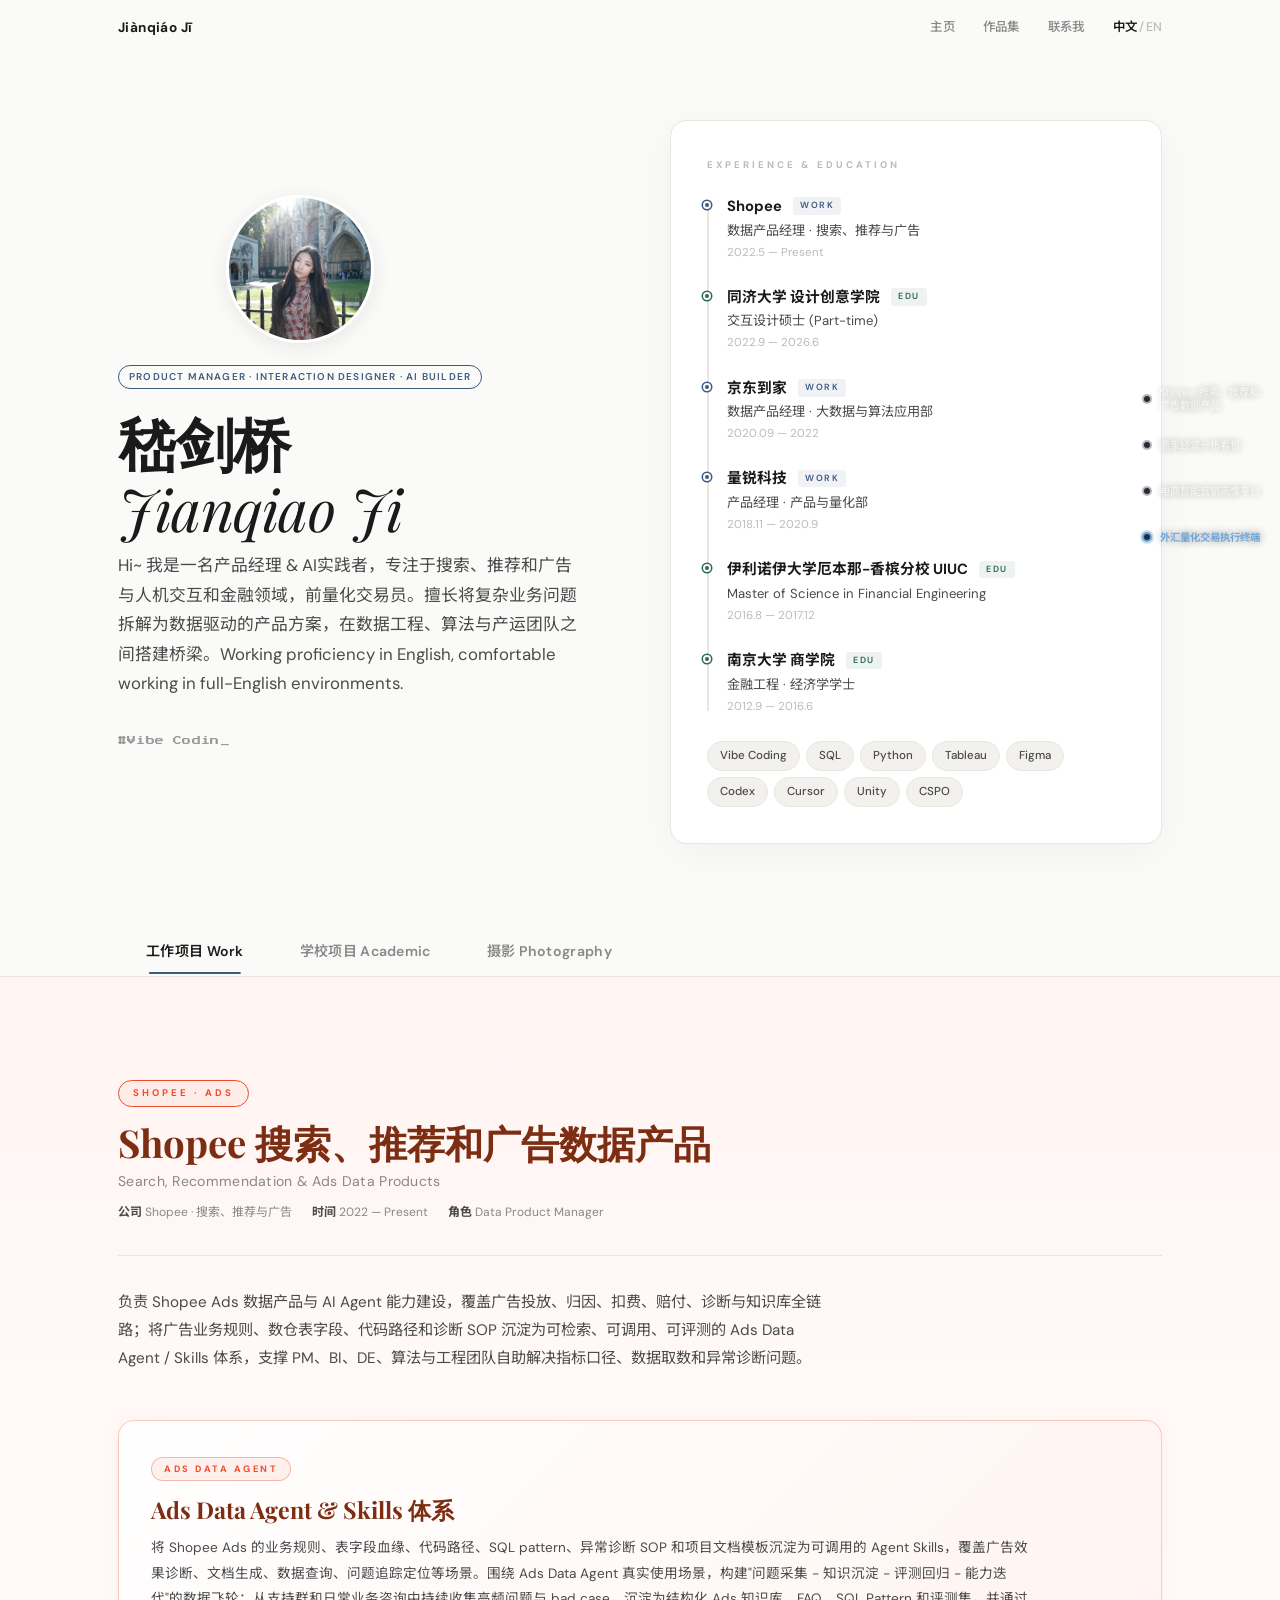
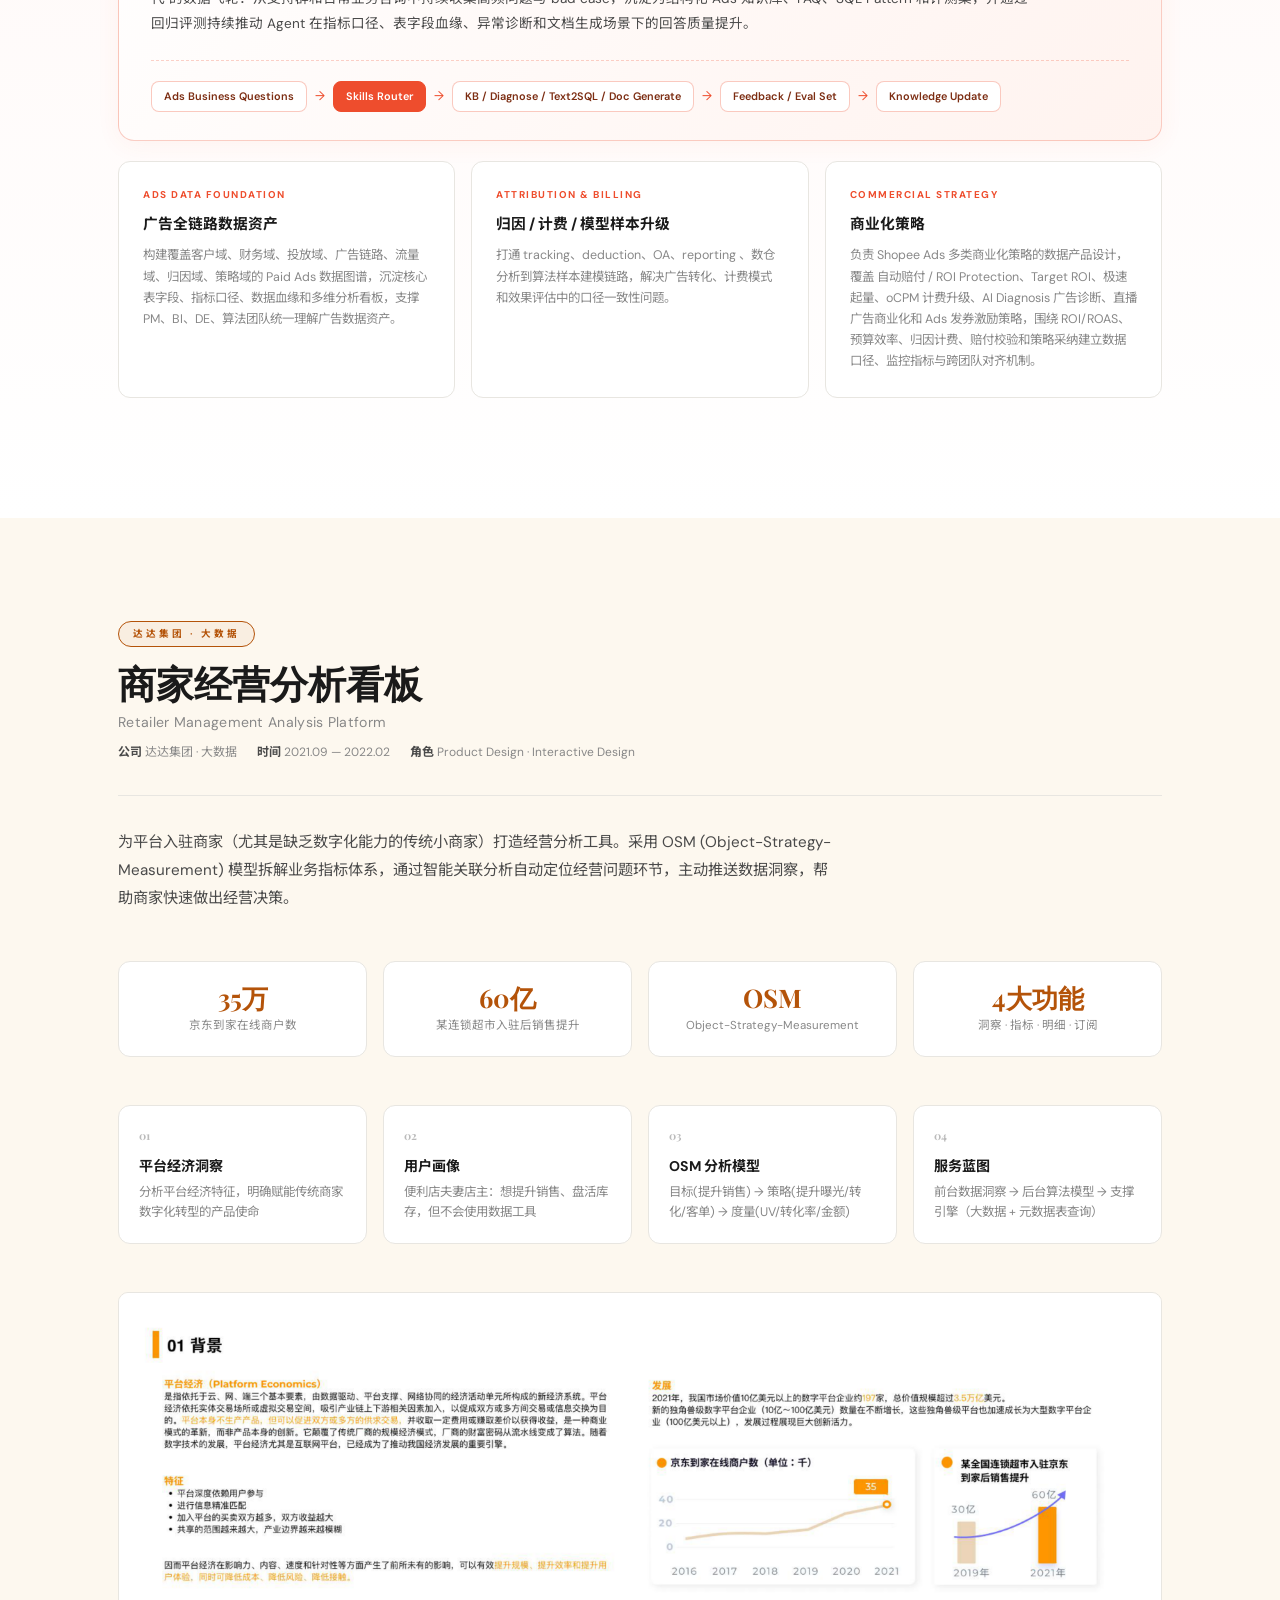
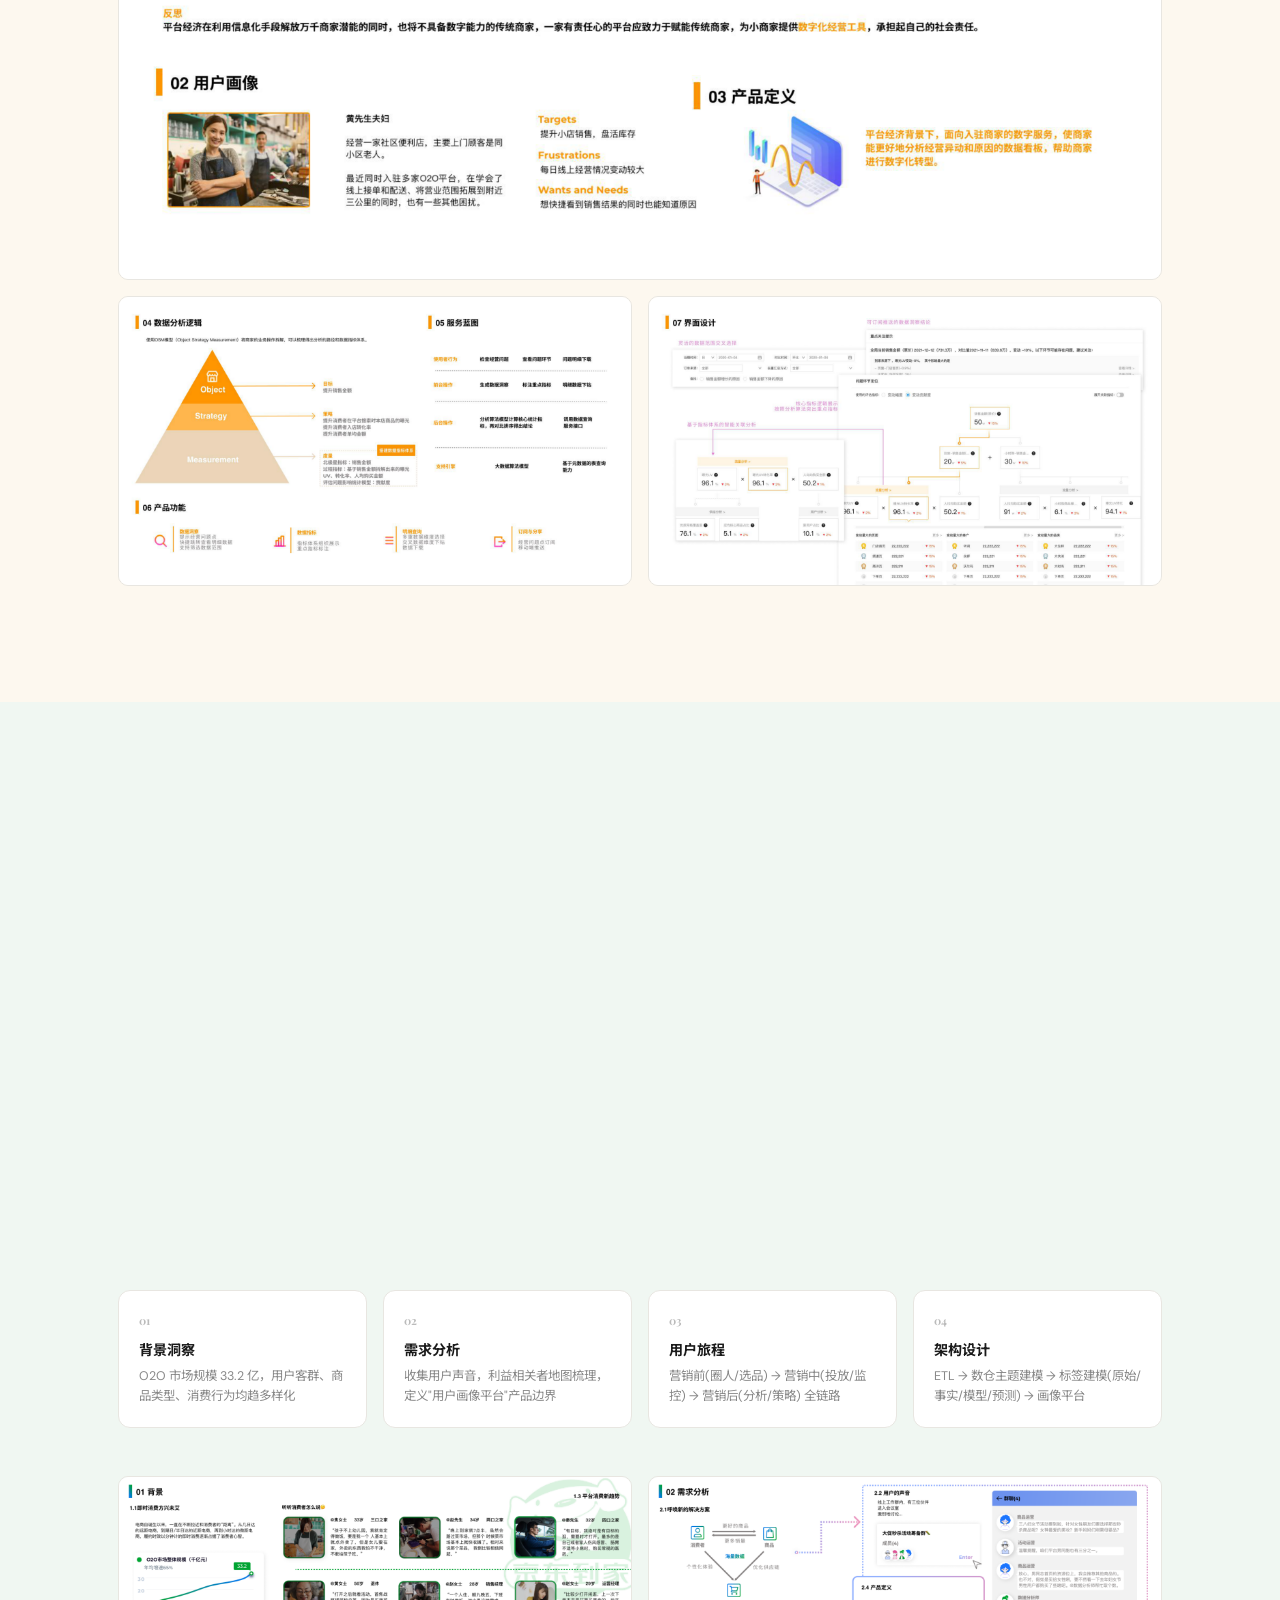
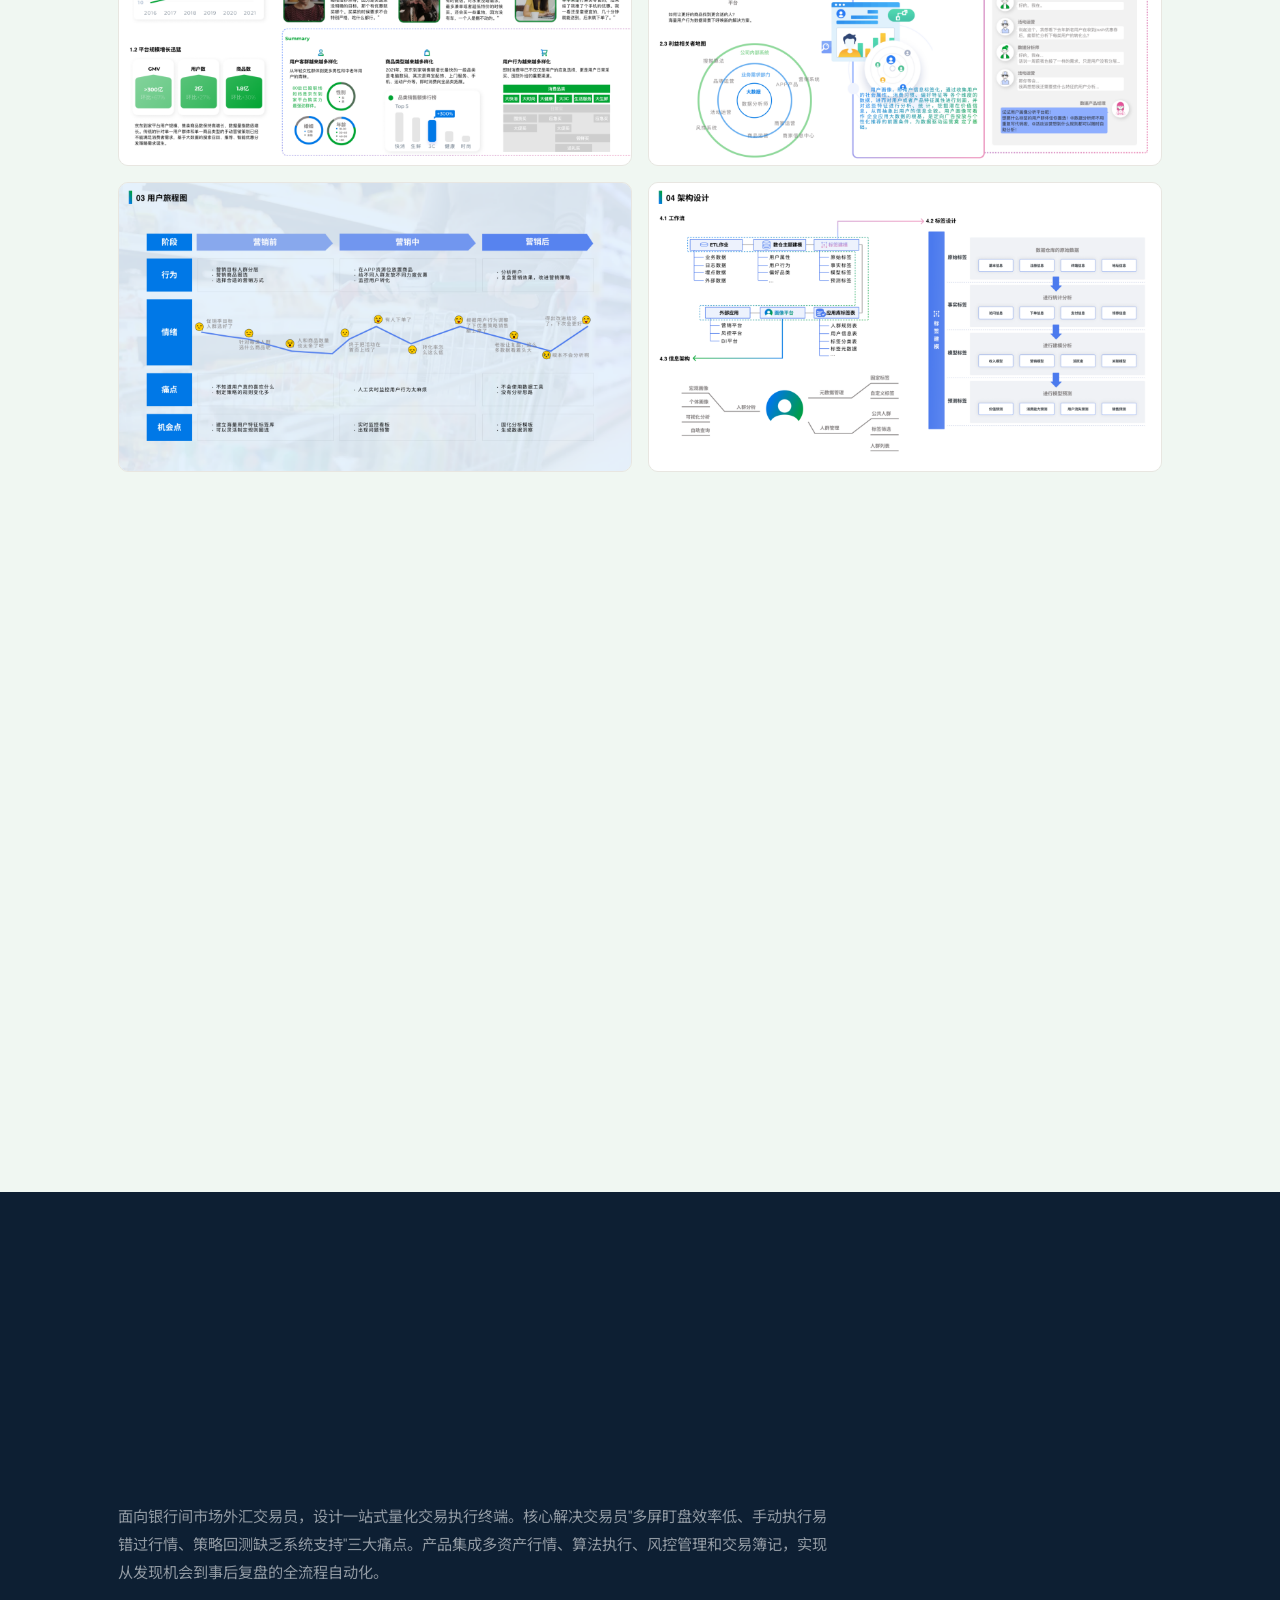
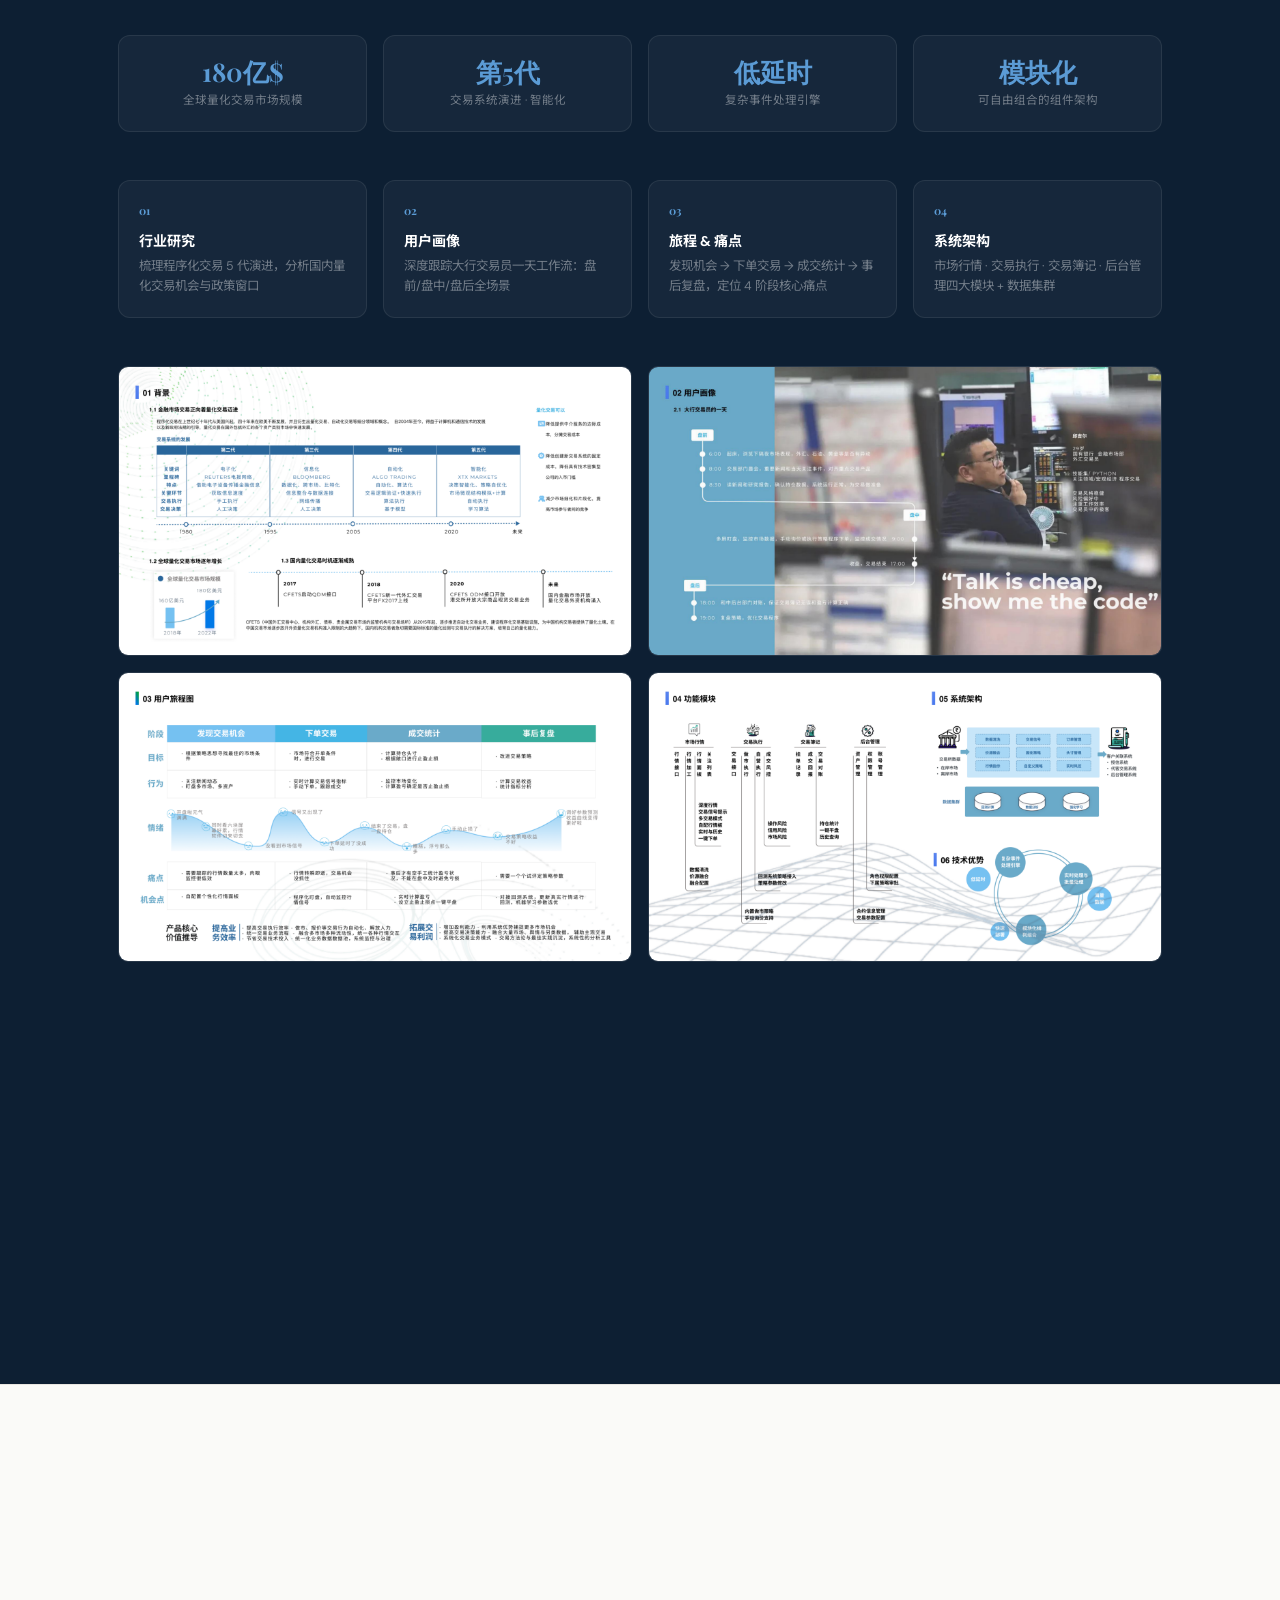
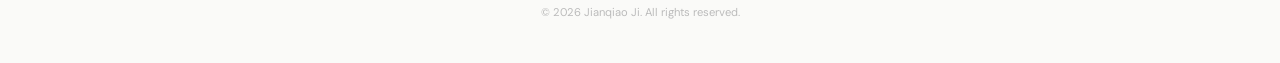
==== commit cd355db8: "完善作品集导航与摄影模块展示体验。 新增右侧项目快捷导航与联系悬浮卡片，补充新疆摄影模块并修复图片导入与显示问题，统一多处中英文字段与交互细节。  Co-authored-by: Cursor <cu" ====
--- a/index.html
+++ b/index.html
@@ -63,7 +63,7 @@
   display: flex; align-items: center; justify-content: space-between; height: 100%;
 }
 .header .logo {
-  font-weight: 700; font-size: .85rem; letter-spacing: 1.5px; text-transform: uppercase;
+  font-weight: 700; font-size: .85rem; letter-spacing: .4px; text-transform: none;
 }
 .header nav { display: flex; gap: 28px; align-items: center; }
 .header nav a {
@@ -71,6 +71,71 @@
   transition: color .25s; letter-spacing: .3px;
 }
 .header nav a:hover, .header nav a.on { color: var(--ink); }
+.nav-contact {
+  position: relative;
+  display: inline-flex;
+  align-items: center;
+}
+.nav-contact::after {
+  content: '';
+  position: absolute;
+  left: 0;
+  right: 0;
+  top: 100%;
+  height: 12px;
+}
+.nav-contact-pop {
+  position: absolute;
+  top: calc(100% + 6px);
+  right: 0;
+  min-width: 160px;
+  padding: 10px 12px;
+  border: 1px solid var(--border);
+  border-radius: 10px;
+  background: rgba(255,255,255,.95);
+  backdrop-filter: blur(8px);
+  box-shadow: 0 10px 26px rgba(0,0,0,.08);
+  display: flex;
+  flex-direction: column;
+  align-items: flex-start;
+  gap: 4px;
+  opacity: 0;
+  transform: translateY(-4px);
+  pointer-events: none;
+  transition: opacity .2s var(--ease), transform .2s var(--ease);
+  z-index: 930;
+}
+.nav-contact:hover .nav-contact-pop,
+.nav-contact:focus-within .nav-contact-pop {
+  opacity: 1;
+  transform: translateY(0);
+  pointer-events: auto;
+}
+.nav-contact-pop-label {
+  font-size: .66rem;
+  color: var(--ink-4);
+  margin-bottom: 2px;
+}
+.nav-contact-pop-line {
+  font-size: .74rem;
+  line-height: 1.5;
+  color: var(--ink-2);
+  display: inline-flex;
+  align-items: center;
+  gap: 6px;
+}
+.nav-contact-pop a.nav-contact-pop-line {
+  display: inline-flex;
+  margin-top: 2px;
+  color: var(--accent);
+}
+.nav-contact-pop a.nav-contact-pop-line:hover { color: var(--ink); }
+.nav-contact-icon {
+  width: 14px;
+  height: 14px;
+  color: var(--accent);
+  flex: 0 0 auto;
+}
 .lang-switch {
   display: inline-flex; align-items: center; gap: 0;
   font-size: .78rem; font-weight: 500; letter-spacing: .3px;
@@ -495,6 +560,127 @@
   display: block;
 }
 
+/* 右侧链式快捷导航（工作/学校项目） */
+.quick-nav {
+  --quick-nav-accent: var(--ink-1);
+  --quick-nav-dot-bg: #f5f2ef;
+  --quick-nav-dot-size: 10px;
+  position: fixed;
+  right: 14px;
+  top: 52%;
+  transform: translateY(-50%);
+  z-index: 420;
+  width: 132px;
+  padding: 4px 6px 4px 8px;
+  border: none;
+  border-radius: 0;
+  background: transparent;
+  backdrop-filter: none;
+  box-shadow: none;
+  opacity: 0;
+  pointer-events: none;
+  transition: opacity .25s var(--ease), transform .25s var(--ease);
+}
+.quick-nav.show {
+  opacity: .72;
+  pointer-events: auto;
+  transform: translateY(-50%);
+}
+.quick-nav.on-dark { opacity: .9; --quick-nav-dot-bg: #0f1420; }
+.quick-nav-head {
+  display: none;
+}
+.quick-nav-list {
+  margin: 0;
+  padding: 0;
+  list-style: none;
+  position: relative;
+}
+.quick-nav-list::before {
+  content: '';
+  position: absolute;
+  left: calc((var(--quick-nav-dot-size) - 1px) / 2);
+  top: 4px;
+  bottom: 4px;
+  width: 1px;
+  z-index: 1;
+  background: linear-gradient(180deg, rgba(17,24,39,.22), rgba(17,24,39,.12));
+}
+.quick-nav-item {
+  position: relative;
+  display: flex;
+  align-items: center;
+  gap: 8px;
+  margin: 8px 0;
+  min-height: 38px;
+  padding-left: 0;
+}
+.quick-nav-link {
+  border: none;
+  background: none;
+  font: inherit;
+  color: rgba(17,24,39,.72);
+  font-size: .65rem;
+  line-height: 1.25;
+  text-align: left;
+  cursor: pointer;
+  padding: 0;
+  max-width: 108px;
+  opacity: .86;
+  display: block;
+  transition: color .22s var(--ease), transform .22s var(--ease);
+}
+.quick-nav-link:hover { color: var(--ink-1); transform: translateX(1px); opacity: 1; }
+.quick-nav-item::before {
+  content: '';
+  position: relative;
+  left: auto;
+  top: 0;
+  transform: none;
+  align-self: center;
+  flex: 0 0 var(--quick-nav-dot-size);
+  width: var(--quick-nav-dot-size);
+  height: var(--quick-nav-dot-size);
+  box-sizing: border-box;
+  border-radius: 50%;
+  border: 2px solid rgba(17,24,39,.28);
+  background: var(--quick-nav-dot-bg);
+  z-index: 2;
+  transition: all .22s var(--ease);
+}
+.quick-nav-item.active::before {
+  background: var(--quick-nav-dot-bg);
+  border-color: var(--quick-nav-accent);
+  box-shadow: 0 0 0 2px color-mix(in srgb, var(--quick-nav-accent) 26%, transparent);
+}
+.quick-nav-item.active .quick-nav-link {
+  color: var(--quick-nav-accent);
+  font-weight: 600;
+  opacity: 1;
+}
+.quick-nav.on-dark .quick-nav-list::before {
+  background: linear-gradient(180deg, rgba(255,255,255,.42), rgba(255,255,255,.2));
+}
+.quick-nav.on-dark .quick-nav-link {
+  color: rgba(255,255,255,.76);
+  text-shadow: 0 0 8px rgba(0,0,0,.55);
+}
+.quick-nav.on-dark .quick-nav-link:hover {
+  color: rgba(255,255,255,.96);
+}
+.quick-nav.on-dark .quick-nav-item::before {
+  border-color: rgba(255,255,255,.66);
+  background: var(--quick-nav-dot-bg);
+}
+.quick-nav.on-dark .quick-nav-item.active::before {
+  background: var(--quick-nav-dot-bg);
+  border-color: var(--quick-nav-accent);
+  box-shadow: 0 0 0 2px color-mix(in srgb, var(--quick-nav-accent) 34%, transparent);
+}
+.quick-nav.on-dark .quick-nav-item.active .quick-nav-link {
+  color: var(--quick-nav-accent);
+}
+
 /* FOOTER */
 .footer {
   padding: 60px 0 40px; border-top: 1px solid var(--border); text-align: center;
@@ -561,6 +747,13 @@
 @media (max-width: 800px) {
   .hero-grid { grid-template-columns: 1fr; gap: 36px; }
   .photo-masonry { grid-template-columns: repeat(2, 1fr); }
+  .quick-nav {
+    right: 6px;
+    width: 108px;
+    opacity: .66;
+  }
+  .quick-nav-link { max-width: 86px; font-size: .6rem; }
+  .quick-nav-item { min-height: 34px; }
   .hero-avatar { margin-left: 0; width: 124px; height: 124px; }
   .gallery.g2, .gallery.g3 { grid-template-columns: 1fr; }
   .header nav {
@@ -571,6 +764,7 @@
   }
   .header nav.open { right: 0; }
   .header nav a { font-size: .95rem; color: var(--ink-2); }
+  .nav-contact-pop { display: none; }
   .mob-btn { display: flex; }
   .mob-btn.on span:nth-child(1) { transform: rotate(45deg) translate(5px,5px); }
   .mob-btn.on span:nth-child(2) { opacity: 0; }
@@ -580,10 +774,21 @@
   .tab-btn { padding: 14px 16px; font-size: .82rem; }
 }
 @media (max-width: 500px) {
+  .quick-nav {
+    right: 4px;
+    width: 96px;
+    opacity: .62;
+  }
+  .quick-nav-link { max-width: 76px; font-size: .56rem; }
+  .quick-nav-item { min-height: 32px; }
   .hero-meta { flex-direction: column; gap: 8px; }
   .metrics { grid-template-columns: 1fr 1fr; }
   .steps { grid-template-columns: 1fr; }
 }
+@media (max-width: 1200px) {
+  .quick-nav { right: 8px; width: 120px; }
+  .quick-nav-link { max-width: 96px; font-size: .62rem; }
+}
 </style>
 </head>
 <body class="lang-zh">
@@ -591,11 +796,28 @@
 <!-- HEADER -->
 <header class="header" id="hd">
   <div class="wrap">
-    <a href="#hero" class="logo">JQ</a>
+    <div class="logo" aria-label="Jiànqiáo Jī">Jiànqiáo Jī</div>
     <nav id="nav">
-      <a href="#hero">Home</a>
-      <a href="#tabBar" id="nav-portfolio">Portfolio</a>
-      <a href="#contact">Contact</a>
+      <a href="#hero" data-en="Home">主页</a>
+      <a href="#tabBar" id="nav-portfolio" data-en="Portfolio">作品集</a>
+      <div class="nav-contact">
+        <a href="#contact-links" data-en="Contact">联系我</a>
+        <div class="nav-contact-pop">
+          <div class="nav-contact-pop-label" data-en="Contact:">联系方式：</div>
+          <div class="nav-contact-pop-line">
+            <svg class="nav-contact-icon" viewBox="0 0 24 24" aria-hidden="true">
+              <path fill="currentColor" d="M8.5 3C4.36 3 1 5.85 1 9.35c0 2.02 1.13 3.81 2.88 4.95L3.1 17l2.95-1.48c.8.2 1.63.3 2.45.3 4.14 0 7.5-2.84 7.5-6.35S12.64 3 8.5 3zm-2.6 5.2a.9.9 0 1 1 0 1.8.9.9 0 0 1 0-1.8zm5.2 0a.9.9 0 1 1 0 1.8.9.9 0 0 1 0-1.8zM17 8.5c-3.31 0-6 2.28-6 5.1 0 1.57.83 2.97 2.13 3.9L12.5 20l2.3-1.13c.7.16 1.4.23 2.2.23 3.31 0 6-2.28 6-5.1s-2.69-5.5-6-5.5zm-2.1 4.1a.75.75 0 1 1 0 1.5.75.75 0 0 1 0-1.5zm4.2 0a.75.75 0 1 1 0 1.5.75.75 0 0 1 0-1.5z"/>
+            </svg>
+            <span>xtacii</span>
+          </div>
+          <a class="nav-contact-pop-line" href="https://linkedin.com/in/jianqiao-ji-5b7b89116" target="_blank" rel="noopener noreferrer">
+            <svg class="nav-contact-icon" viewBox="0 0 24 24" aria-hidden="true">
+              <path fill="currentColor" d="M20.447 20.452h-3.554v-5.569c0-1.328-.027-3.037-1.852-3.037-1.853 0-2.136 1.445-2.136 2.939v5.667H9.351V9h3.414v1.561h.046c.477-.9 1.637-1.85 3.37-1.85 3.601 0 4.267 2.37 4.267 5.455v6.286zM5.337 7.433a2.062 2.062 0 1 1 0-4.124 2.062 2.062 0 0 1 0 4.124zM7.114 20.452H3.555V9h3.559v11.452zM22.225 0H1.771C.792 0 0 .774 0 1.729v20.542C0 23.227.792 24 1.771 24h20.451C23.2 24 24 23.227 24 22.271V1.729C24 .774 23.2 0 22.222 0h.003z"/>
+            </svg>
+            <span>LinkedIn</span>
+          </a>
+        </div>
+      </div>
       <div class="lang-switch" id="langSwitch" role="group" aria-label="Language">
         <button type="button" class="lang-btn active" data-lang="zh">中文</button>
         <span class="lang-sep" aria-hidden="true">/</span>
@@ -626,7 +848,7 @@
             <div class="tl-date">2022.5 — Present</div>
           </div>
           <div class="tl-item tl-edu">
-            <div class="tl-co" data-en='Tongji University · College of Design &amp; Innovation <span class="tl-type tl-type-edu">Edu</span>'>同济大学 设计与创意学院 <span class="tl-type tl-type-edu">Edu</span></div>
+            <div class="tl-co" data-en='Tongji University · College of Design &amp; Innovation <span class="tl-type tl-type-edu">Edu</span>'>同济大学 设计创意学院 <span class="tl-type tl-type-edu">Edu</span></div>
             <div class="tl-role" data-en="Master in Interaction Design (Part-time)">交互设计硕士 (Part-time)</div>
             <div class="tl-date">2022.9 — 2026.6</div>
           </div>
@@ -646,7 +868,7 @@
             <div class="tl-date">2016.8 — 2017.12</div>
           </div>
           <div class="tl-item tl-edu">
-            <div class="tl-co" data-en='Nanjing University <span class="tl-type tl-type-edu">Edu</span>'>南京大学 <span class="tl-type tl-type-edu">Edu</span></div>
+            <div class="tl-co" data-en='Nanjing University Business School <span class="tl-type tl-type-edu">Edu</span>'>南京大学 商学院 <span class="tl-type tl-type-edu">Edu</span></div>
             <div class="tl-role" data-en="Bachelor in Financial Engineering · Economics">金融工程 · 经济学学士</div>
             <div class="tl-date">2012.9 — 2016.6</div>
           </div>
@@ -675,6 +897,10 @@
     <button class="tab-btn" data-tab="photo" data-en="Photography">摄影 Photography</button>
   </div>
 </div>
+<aside class="quick-nav" id="quickNav" aria-label="Section quick navigation">
+  <div class="quick-nav-head" id="quickNavHead">Work Timeline</div>
+  <ol class="quick-nav-list" id="quickNavList"></ol>
+</aside>
 
 <!-- ============================= -->
 <!-- WORK PROJECTS TAB             -->
@@ -871,18 +1097,31 @@
       <div class="step"><div class="step-num">04</div><div class="step-title" data-en="Experiment &amp; Evaluation">实验与评测</div><div class="step-desc" data-en="LLM-as-Judge with manual spot-checking (tag-mapping accuracy 0.84, hallucination-detection pass rate 0.95); A/B controlled experiment with 10 participants triangulating behavioral logs, Likert scales, and interviews">LLM-as-Judge + 人工抽检评测（标签映射准确率 0.84、幻觉检测通过率 0.95），10 名用户 A/B 对照实验：行为日志 + 李克特量表 + 访谈三角验证</div></div>
     </div>
     <div class="gallery g2 sr">
-      <div class="gallery-img"><img src="thesis_images/seren_survey.jpg" alt="问卷调研" loading="lazy"></div>
-      <div class="gallery-img"><img src="thesis_images/seren_model.jpg" alt="感知可控性模型" loading="lazy"></div>
-    </div>
-    <div class="gallery g2 sr">
-      <div class="gallery-img"><img src="thesis_images/seren_strategy.jpg" alt="设计策略推导" loading="lazy"></div>
-      <div class="gallery-img"><img src="thesis_images/seren_architecture.jpg" alt="系统架构" loading="lazy"></div>
+      <div class="gallery-img"><img src="thesis_images/seren_slide_02.jpg" alt="Seren Slide 02" loading="lazy"></div>
+      <div class="gallery-img"><img src="thesis_images/seren_slide_03.jpg" alt="Seren Slide 03" loading="lazy"></div>
+    </div>
+    <div class="gallery g2 sr">
+      <div class="gallery-img"><img src="thesis_images/seren_slide_04.jpg" alt="Seren Slide 04" loading="lazy"></div>
+      <div class="gallery-img"><img src="thesis_images/seren_slide_05.jpg" alt="Seren Slide 05" loading="lazy"></div>
+    </div>
+    <div class="gallery g2 sr">
+      <div class="gallery-img"><img src="thesis_images/seren_slide_06.jpg" alt="Seren Slide 06" loading="lazy"></div>
+      <div class="gallery-img"><img src="thesis_images/seren_slide_07.jpg" alt="Seren Slide 07" loading="lazy"></div>
+    </div>
+    <div class="gallery g2 sr">
+      <div class="gallery-img"><img src="thesis_images/seren_slide_08.jpg" alt="Seren Slide 08" loading="lazy"></div>
+      <div class="gallery-img"><img src="thesis_images/seren_slide_09.jpg" alt="Seren Slide 09" loading="lazy"></div>
+    </div>
+    <div class="gallery g2 sr">
+      <div class="gallery-img"><img src="thesis_images/seren_slide_10.jpg" alt="Seren Slide 10" loading="lazy"></div>
+      <div class="gallery-img"><img src="thesis_images/seren_slide_11.jpg" alt="Seren Slide 11" loading="lazy"></div>
+    </div>
+    <div class="gallery g2 sr">
+      <div class="gallery-img"><img src="thesis_images/seren_slide_12.jpg" alt="Seren Slide 12" loading="lazy"></div>
+      <div class="gallery-img"><img src="thesis_images/seren_slide_13.jpg" alt="Seren Slide 13" loading="lazy"></div>
     </div>
     <div class="gallery g1 sr">
-      <div class="gallery-img"><img src="thesis_images/seren_ui.jpg" alt="界面与交互设计" loading="lazy"></div>
-    </div>
-    <div class="gallery g1 sr">
-      <div class="gallery-img"><img src="thesis_images/seren_experiment.jpg" alt="实验结果分析" loading="lazy"></div>
+      <div class="gallery-img"><img src="thesis_images/seren_slide_14.jpg" alt="Seren Slide 14" loading="lazy"></div>
     </div>
   </div>
 </section>
@@ -1107,6 +1346,21 @@
         <div class="gallery-img"><img src="photo_Tokyo/10.jpg" alt="Tokyo 10" loading="lazy"></div>
         <div class="gallery-img"><img src="photo_Tokyo/11.jpg" alt="Tokyo 11" loading="lazy"></div>
         <div class="gallery-img"><img src="photo_Tokyo/12.jpg" alt="Tokyo 12" loading="lazy"></div>
+      </div>
+    </div>
+
+    <div class="photo-city sr">
+      <div class="photo-city-head"><div class="photo-city-name">新疆</div><div class="photo-city-sub">w/ Fujifilm XS20</div></div>
+      <div class="photo-masonry">
+        <div class="gallery-img"><img src="photo_Xinjiang/xj_01.jpg" alt="新疆 1" loading="lazy"></div>
+        <div class="gallery-img"><img src="photo_Xinjiang/xj_02.jpg" alt="新疆 2" loading="lazy"></div>
+        <div class="gallery-img"><img src="photo_Xinjiang/xj_03.jpg" alt="新疆 3" loading="lazy"></div>
+        <div class="gallery-img"><img src="photo_Xinjiang/xj_04.jpg" alt="新疆 4" loading="lazy"></div>
+        <div class="gallery-img"><img src="photo_Xinjiang/xj_05.jpg" alt="新疆 5" loading="lazy"></div>
+        <div class="gallery-img"><img src="photo_Xinjiang/xj_06.jpg" alt="新疆 6" loading="lazy"></div>
+        <div class="gallery-img"><img src="photo_Xinjiang/xj_07.jpg" alt="新疆 7" loading="lazy"></div>
+        <div class="gallery-img"><img src="photo_Xinjiang/xj_08.jpg" alt="新疆 8" loading="lazy"></div>
+        <div class="gallery-img"><img src="photo_Xinjiang/xj_09.jpg" alt="新疆 9" loading="lazy"></div>
       </div>
     </div>
 
@@ -1206,7 +1460,7 @@
   <div class="wrap">
     <div class="footer-title sr">Let's Connect</div>
     <p class="footer-sub sr sr-d1" data-en="If my projects interest you, feel free to get in touch">如果你对我的项目感兴趣，欢迎联系我</p>
-    <div class="footer-links sr sr-d2">
+    <div class="footer-links sr sr-d2" id="contact-links">
       <span><span data-en="WeChat: ">联系方式：</span>
         <svg class="wechat-icon" viewBox="0 0 24 24" aria-hidden="true">
           <path fill="currentColor" d="M8.5 3C4.36 3 1 5.85 1 9.35c0 2.02 1.13 3.81 2.88 4.95L3.1 17l2.95-1.48c.8.2 1.63.3 2.45.3 4.14 0 7.5-2.84 7.5-6.35S12.64 3 8.5 3zm-2.6 5.2a.9.9 0 1 1 0 1.8.9.9 0 0 1 0-1.8zm5.2 0a.9.9 0 1 1 0 1.8.9.9 0 0 1 0-1.8zM17 8.5c-3.31 0-6 2.28-6 5.1 0 1.57.83 2.97 2.13 3.9L12.5 20l2.3-1.13c.7.16 1.4.23 2.2.23 3.31 0 6-2.28 6-5.1s-2.69-5.5-6-5.5zm-2.1 4.1a.75.75 0 1 1 0 1.5.75.75 0 0 1 0-1.5zm4.2 0a.75.75 0 1 1 0 1.5.75.75 0 0 1 0-1.5z"/>
@@ -1245,6 +1499,128 @@
   // 语言切换：中文默认选中，EN 为灰色未选中态；带 data-en 的元素整页替换内容
   var langSwitch=document.getElementById('langSwitch');
   var langBtns=langSwitch.querySelectorAll('.lang-btn');
+  var quickNav=document.getElementById('quickNav');
+  var quickNavHead=document.getElementById('quickNavHead');
+  var quickNavList=document.getElementById('quickNavList');
+  var quickNavSections=[];
+  var quickNavTab='work';
+  var quickNavTicking=false;
+  var quickNavLockedUntil=0;
+  function getSectionAccentColor(sec){
+    if(!sec) return '#111827';
+    if(sec.classList.contains('sec-shopee')) return '#ee4d2d';
+    if(sec.classList.contains('sec-warm')) return '#b45309';
+    if(sec.classList.contains('sec-green')) return '#2d6a4f';
+    if(sec.classList.contains('sec-dark')) return '#5b9bd5';
+    if(sec.classList.contains('sec-seren')) return '#6d5bd0';
+    if(sec.classList.contains('sec-hri')) return '#b5e550';
+    if(sec.classList.contains('sec-data')) return '#9333ea';
+    if(sec.classList.contains('sec-car')) return '#c084fc';
+    if(sec.classList.contains('sec-vr')) return '#3b82f6';
+    if(sec.classList.contains('sec-emo')) return '#f472b6';
+    return '#111827';
+  }
+  function getSectionByProbePoint(){
+    var probeX=Math.max(8,window.innerWidth-84);
+    var probeY=Math.min(window.innerHeight-8,Math.max(8,window.innerHeight*0.52));
+    var node=document.elementFromPoint(probeX,probeY);
+    if(!node) return null;
+    var sec=node.closest ? node.closest('section.sec') : null;
+    if(!sec) return null;
+    if(sec.id && (sec.id.indexOf('w-')===0 || sec.id.indexOf('s-')===0)) return sec;
+    return null;
+  }
+  function getActiveTabKey(){
+    var active=document.querySelector('.tab-btn.active');
+    return active ? active.getAttribute('data-tab') : 'work';
+  }
+  function buildQuickNav(tab){
+    quickNavTab=tab;
+    quickNavSections=[];
+    quickNavList.innerHTML='';
+    if(tab==='photo'){
+      quickNav.classList.remove('show');
+      return;
+    }
+    quickNavHead.textContent=(tab==='work')
+      ? (document.documentElement.lang==='en'?'Work Timeline':'工作项目导航')
+      : (document.documentElement.lang==='en'?'Academic Timeline':'学校项目导航');
+    var root=document.getElementById('tab-'+tab);
+    if(!root){ quickNav.classList.remove('show'); return; }
+    var secs=Array.prototype.slice.call(root.querySelectorAll('section.sec[id^="'+(tab==='work'?'w-':'s-')+'"]'));
+    secs.forEach(function(sec){
+      var titleEl=sec.querySelector('.sec-title');
+      var title=(titleEl?titleEl.textContent:'').replace(/\s+/g,' ').trim();
+      var li=document.createElement('li');
+      li.className='quick-nav-item';
+      var btn=document.createElement('button');
+      btn.type='button';
+      btn.className='quick-nav-link';
+      btn.textContent=title || sec.id;
+      btn.addEventListener('click',function(){
+        quickNavLockedUntil=Date.now()+650;
+        var top=sec.getBoundingClientRect().top+window.scrollY-84;
+        window.scrollTo({top:top,behavior:'smooth'});
+      });
+      li.appendChild(btn);
+      quickNavList.appendChild(li);
+      quickNavSections.push({el:sec,item:li});
+    });
+    var tabBarTop=document.getElementById('tabBar').offsetTop;
+    var shouldShow=quickNavSections.length>0 && window.scrollY>(tabBarTop-90);
+    quickNav.classList.toggle('show',shouldShow);
+    updateQuickNavActive();
+  }
+  function updateQuickNavActive(){
+    if(!quickNavSections.length) return;
+    if(Date.now()<quickNavLockedUntil) return;
+    var marker=window.innerHeight*0.42;
+    var best=0;
+    var found=false;
+    for(var i=0;i<quickNavSections.length;i++){
+      var rect=quickNavSections[i].el.getBoundingClientRect();
+      if(rect.top<=marker && rect.bottom>marker){
+        best=i;
+        found=true;
+        break;
+      }
+    }
+    if(!found){
+      for(var j=quickNavSections.length-1;j>=0;j--){
+        if(quickNavSections[j].el.getBoundingClientRect().top<=marker){
+          best=j;
+          found=true;
+          break;
+        }
+      }
+      if(!found) best=0;
+    }
+    quickNavSections.forEach(function(s,idx){
+      s.item.classList.toggle('active',idx===best);
+    });
+    var activeEl=quickNavSections[best] && quickNavSections[best].el;
+    quickNav.style.setProperty('--quick-nav-accent',getSectionAccentColor(activeEl));
+    var probeSec=getSectionByProbePoint() || activeEl;
+    var onDark=!!(probeSec && (
+      probeSec.classList.contains('sec-dark') ||
+      probeSec.classList.contains('sec-hri') ||
+      probeSec.classList.contains('sec-car') ||
+      probeSec.classList.contains('sec-emo')
+    ));
+    quickNav.classList.toggle('on-dark',onDark);
+  }
+  window.addEventListener('scroll',function(){
+    var tabBarTop=document.getElementById('tabBar').offsetTop;
+    var shouldShow=quickNavSections.length>0 && getActiveTabKey()!=='photo' && window.scrollY>(tabBarTop-90);
+    quickNav.classList.toggle('show',shouldShow);
+    if(!shouldShow) return;
+    if(quickNavTicking) return;
+    quickNavTicking=true;
+    requestAnimationFrame(function(){
+      updateQuickNavActive();
+      quickNavTicking=false;
+    });
+  },{passive:true});
   function setLang(lang){
     document.documentElement.lang=lang==='zh'?'zh-CN':'en';
     document.body.classList.toggle('lang-zh',lang==='zh');
@@ -1257,6 +1633,7 @@
       el.innerHTML = lang==='en' ? el.getAttribute('data-en') : el.getAttribute('data-zh');
     });
     document.title = lang==='en' ? 'Jianqiao Ji \u2014 Portfolio' : '\u5D47\u5251\u6865 Jianqiao Ji \u2014 Portfolio';
+    buildQuickNav(getActiveTabKey());
     try{localStorage.setItem('site-lang',lang)}catch(e){}
   }
   var savedLang='zh';
@@ -1294,13 +1671,66 @@
       });
       window.scrollTo({top:document.getElementById('tabBar').offsetTop - 60, behavior:'smooth'});
       if(target==='photo') schedulePhotoLayout();
+      buildQuickNav(target);
     });
   });
-
-  // 摄影区：按行计算统一高度，同行底边对齐，较矮图片从底部裁切
+  buildQuickNav(getActiveTabKey());
+
+  // 摄影区：优先将竖图排在同一行，减少裁切；无法避免时优先裁竖图
   var photoLayoutTimer;
   function getPhotoCols(){
     return window.innerWidth>800 ? 3 : 2;
+  }
+  function getPhotoRatio(item){
+    var img=item && item.querySelector ? item.querySelector('img') : null;
+    if(img && img.naturalWidth && img.naturalHeight){
+      return img.naturalHeight/img.naturalWidth;
+    }
+    return 0.75;
+  }
+  function reorderPhotoItemsByOrientation(items, cols){
+    var portraits=[],landscapes=[];
+    items.forEach(function(item,idx){
+      if(!item.dataset.photoOriginIdx) item.dataset.photoOriginIdx=String(idx);
+      var ratio=getPhotoRatio(item);
+      (ratio>1 ? portraits : landscapes).push(item);
+    });
+    function take(arr,n){
+      var out=arr.slice(0,n);
+      arr.splice(0,n);
+      return out;
+    }
+    function takeOnePrefer(a,b){
+      return a.length ? a.shift() : (b.length ? b.shift() : null);
+    }
+    var ordered=[];
+    while(portraits.length || landscapes.length){
+      var row=[];
+      if(cols===2){
+        if(portraits.length>=2) row=take(portraits,2);
+        else if(landscapes.length>=2) row=take(landscapes,2);
+        else{
+          row.push(takeOnePrefer(portraits,landscapes));
+          row.push(takeOnePrefer(portraits,landscapes));
+        }
+      }else{
+        if(portraits.length>=3) row=take(portraits,3);
+        else if(landscapes.length>=3) row=take(landscapes,3);
+        else if(portraits.length>=2 && landscapes.length>=1) row=take(portraits,2).concat(take(landscapes,1));
+        else if(landscapes.length>=2 && portraits.length>=1) row=take(landscapes,2).concat(take(portraits,1));
+        else{
+          row.push(takeOnePrefer(portraits,landscapes));
+          row.push(takeOnePrefer(portraits,landscapes));
+          row.push(takeOnePrefer(portraits,landscapes));
+        }
+      }
+      row=row.filter(Boolean);
+      row.sort(function(a,b){
+        return Number(a.dataset.photoOriginIdx)-Number(b.dataset.photoOriginIdx);
+      });
+      ordered=ordered.concat(row);
+    }
+    return ordered;
   }
   function layoutPhotoMasonry(){
     var photoTab=document.getElementById('tab-photo');
@@ -1310,23 +1740,29 @@
     photoTab.querySelectorAll('.photo-masonry').forEach(function(masonry){
       var items=Array.prototype.slice.call(masonry.querySelectorAll('.gallery-img'));
       if(!items.length) return;
+      items=reorderPhotoItemsByOrientation(items,cols);
+      var frag=document.createDocumentFragment();
+      items.forEach(function(item){ frag.appendChild(item); });
+      masonry.appendChild(frag);
       var width=masonry.clientWidth;
       if(width<=0) return;
       var colW=(width-gap*(cols-1))/cols;
       items.forEach(function(item){ item.style.height=''; });
       for(var i=0;i<items.length;i+=cols){
         var row=items.slice(i,i+cols);
-        var maxH=0;
-        row.forEach(function(item){
-          var img=item.querySelector('img');
-          if(img && img.naturalWidth){
-            maxH=Math.max(maxH,colW*(img.naturalHeight/img.naturalWidth));
-          }else{
-            maxH=Math.max(maxH,colW*0.75);
-          }
-        });
-        maxH=Math.round(maxH);
-        row.forEach(function(item){ item.style.height=maxH+'px'; });
+        var ratios=row.map(getPhotoRatio);
+        var portraitCount=ratios.filter(function(r){ return r>1; }).length;
+        var rowH;
+        if(portraitCount===row.length){
+          rowH=colW*Math.max.apply(null,ratios);
+        }else{
+          var landscapeRatios=ratios.filter(function(r){ return r<=1; });
+          var baseRatio=landscapeRatios.length ? Math.max.apply(null,landscapeRatios) : Math.min.apply(null,ratios);
+          rowH=colW*baseRatio;
+          rowH=Math.max(rowH,colW*0.62);
+        }
+        rowH=Math.round(rowH);
+        row.forEach(function(item){ item.style.height=rowH+'px'; });
       }
     });
   }
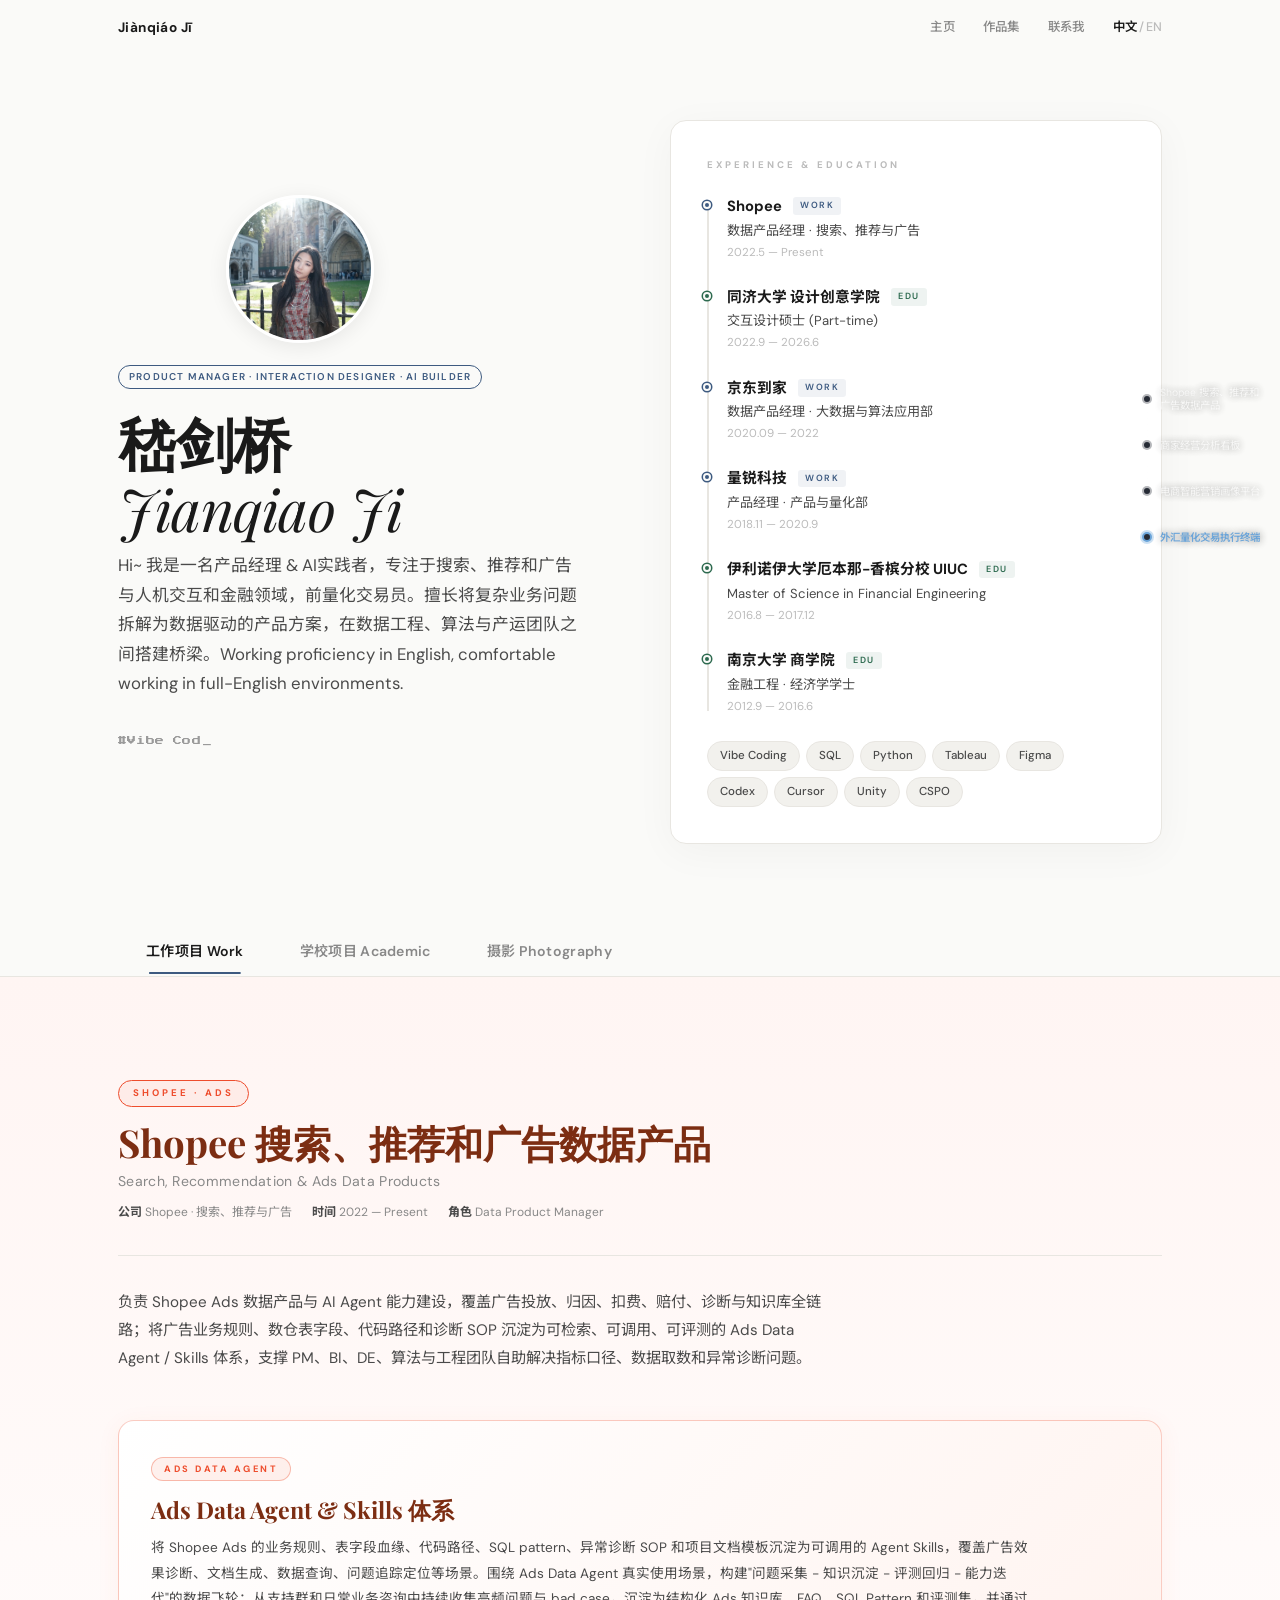
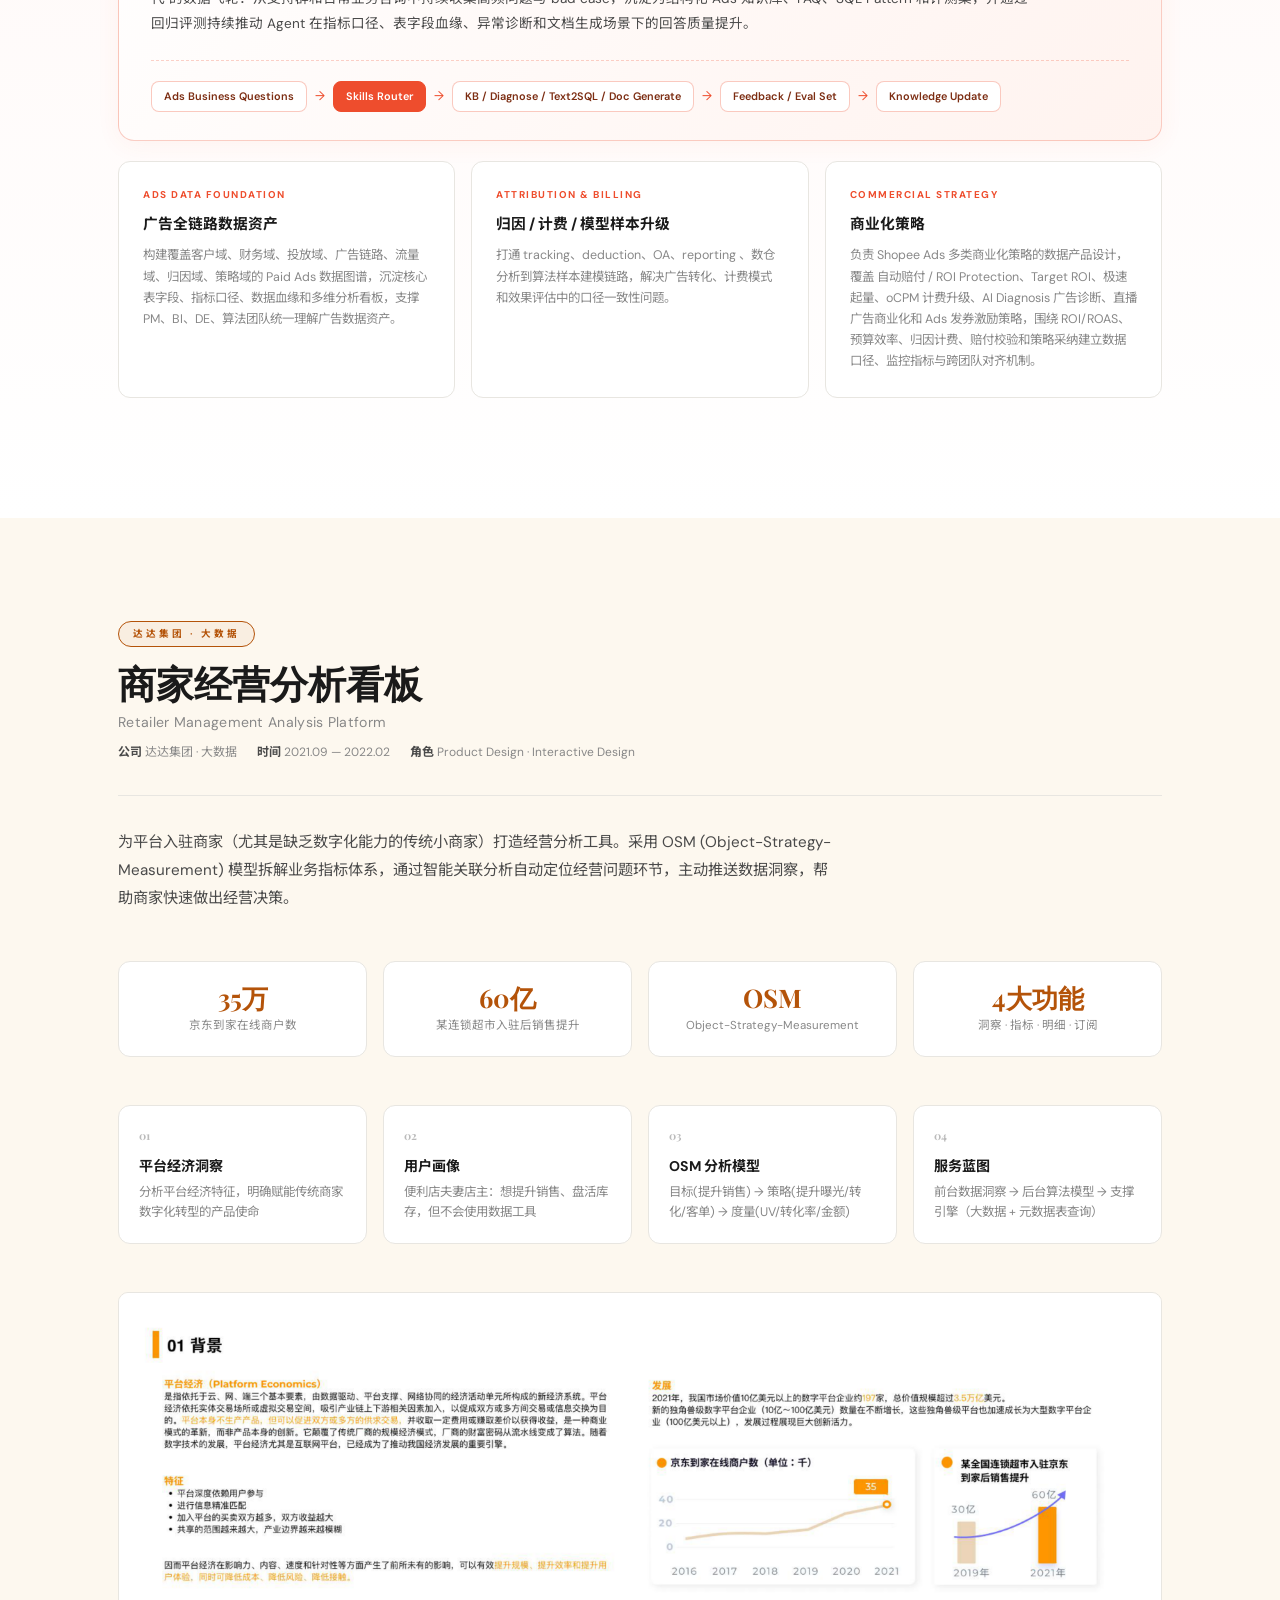
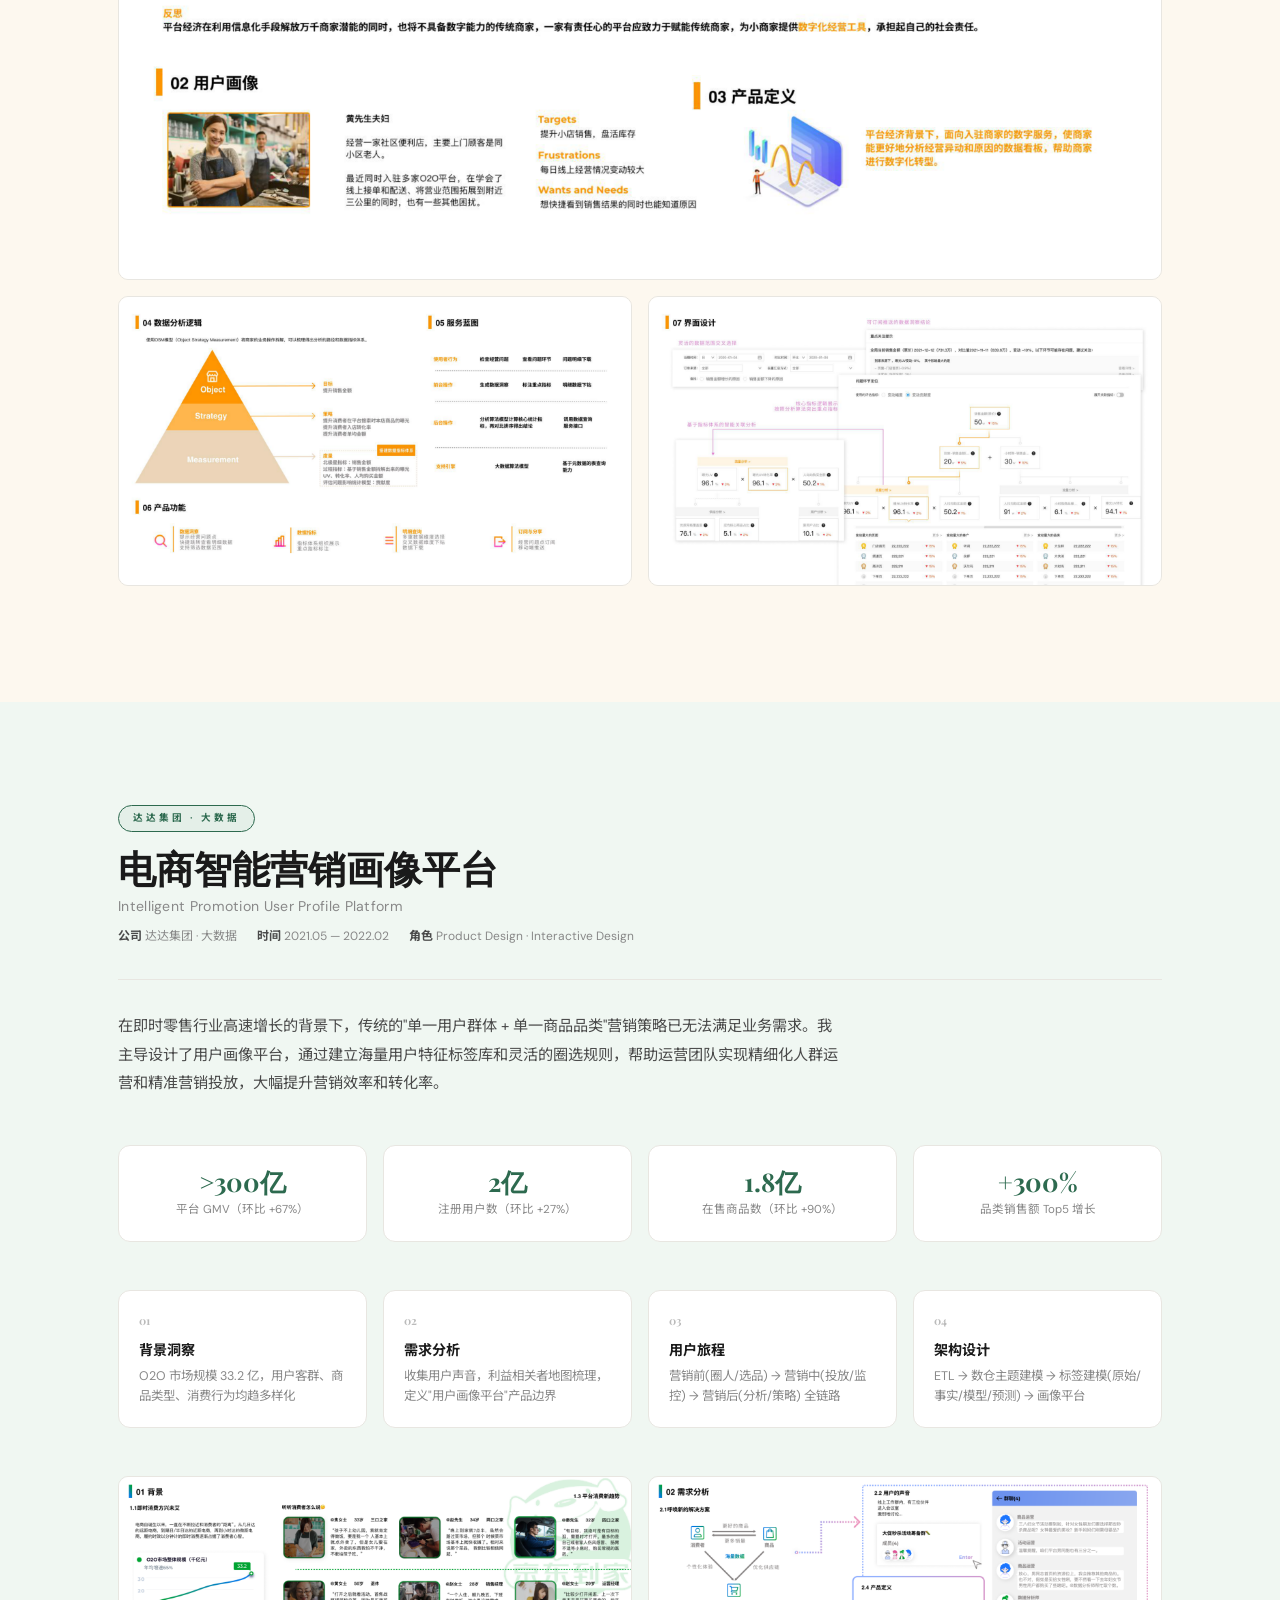
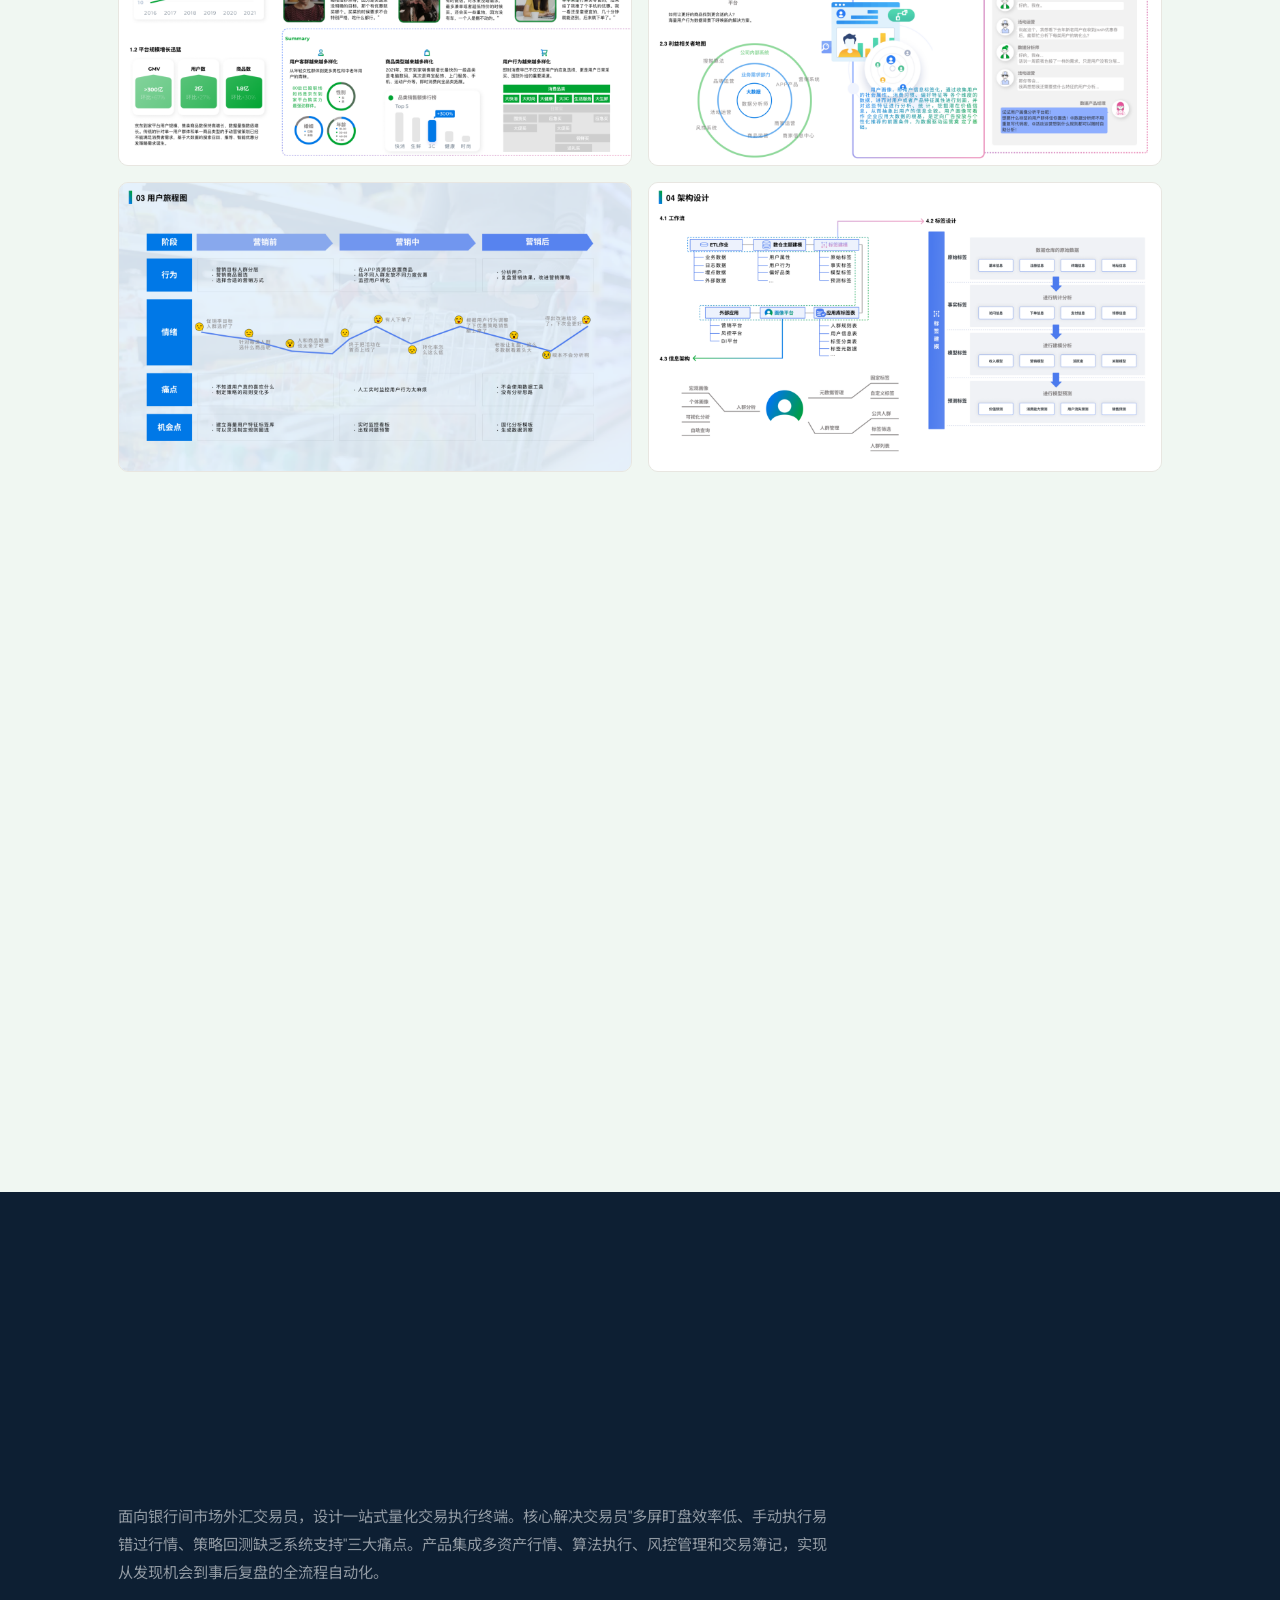
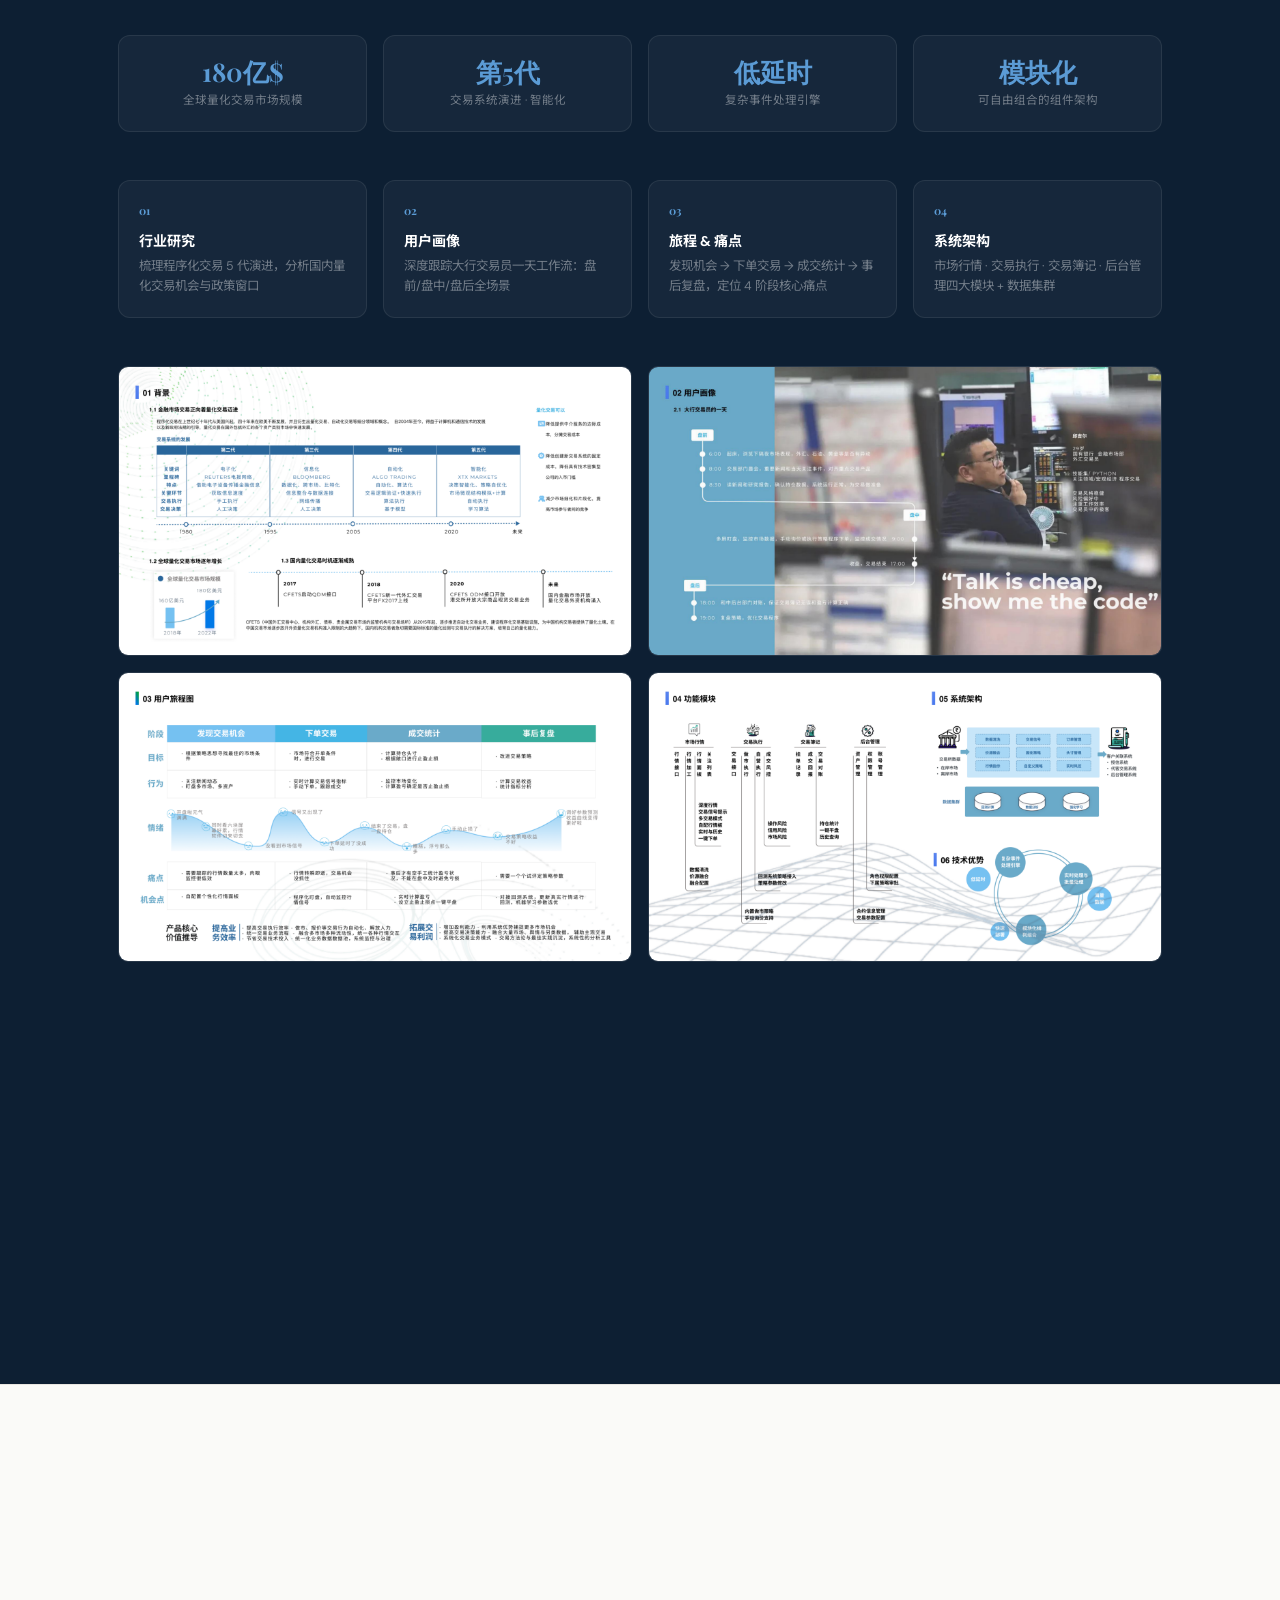
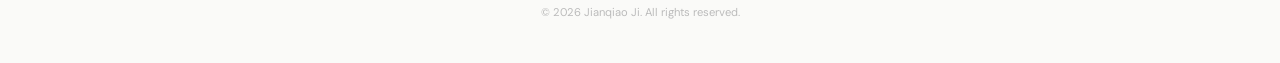
==== commit da242903: "为经历与项目中的公司、学校名称添加官网外链。 方便访客从作品集直接访问 Shopee、京东到家、量锐科技及同济设计创意学院等官网。  Co-authored-by: Cursor <cursorage" ====
--- a/index.html
+++ b/index.html
@@ -230,6 +230,17 @@
   box-shadow: 0 0 0 1.5px var(--accent);
 }
 .tl-co { font-weight: 700; font-size: .92rem; }
+.co-link {
+  color: inherit;
+  text-decoration: none;
+  border-bottom: 1px solid transparent;
+  transition: color .25s, border-color .25s;
+}
+.co-link:hover {
+  color: var(--accent);
+  border-bottom-color: currentColor;
+}
+.sec-dark .co-link:hover { color: #5b9bd5; }
 .tl-role { font-size: .82rem; color: var(--ink-2); }
 .tl-date { font-size: .72rem; color: var(--ink-4); }
 .tl-type {
@@ -843,22 +854,22 @@
         <div class="hero-card-label">Experience &amp; Education</div>
         <div class="tl">
           <div class="tl-item">
-            <div class="tl-co">Shopee <span class="tl-type tl-type-work">Work</span></div>
+            <div class="tl-co" data-en='<a href="https://shopee.com/" class="co-link" target="_blank" rel="noopener noreferrer">Shopee</a> <span class="tl-type tl-type-work">Work</span>'><a href="https://shopee.com/" class="co-link" target="_blank" rel="noopener noreferrer">Shopee</a> <span class="tl-type tl-type-work">Work</span></div>
             <div class="tl-role" data-en="Data Product Manager · Search, Recommendation &amp; Ads">数据产品经理 · 搜索、推荐与广告</div>
             <div class="tl-date">2022.5 — Present</div>
           </div>
           <div class="tl-item tl-edu">
-            <div class="tl-co" data-en='Tongji University · College of Design &amp; Innovation <span class="tl-type tl-type-edu">Edu</span>'>同济大学 设计创意学院 <span class="tl-type tl-type-edu">Edu</span></div>
+            <div class="tl-co" data-en='<a href="https://tjdi.tongji.edu.cn" class="co-link" target="_blank" rel="noopener noreferrer">Tongji University · College of Design &amp; Innovation</a> <span class="tl-type tl-type-edu">Edu</span>'><a href="https://tjdi.tongji.edu.cn" class="co-link" target="_blank" rel="noopener noreferrer">同济大学 设计创意学院</a> <span class="tl-type tl-type-edu">Edu</span></div>
             <div class="tl-role" data-en="Master in Interaction Design (Part-time)">交互设计硕士 (Part-time)</div>
             <div class="tl-date">2022.9 — 2026.6</div>
           </div>
           <div class="tl-item">
-            <div class="tl-co" data-en='JD Daojia <span class="tl-type tl-type-work">Work</span>'>京东到家 <span class="tl-type tl-type-work">Work</span></div>
+            <div class="tl-co" data-en='<a href="https://www.jddj.com/#/" class="co-link" target="_blank" rel="noopener noreferrer">JD Daojia</a> <span class="tl-type tl-type-work">Work</span>'><a href="https://www.jddj.com/#/" class="co-link" target="_blank" rel="noopener noreferrer">京东到家</a> <span class="tl-type tl-type-work">Work</span></div>
             <div class="tl-role" data-en="Data Product Manager · Big Data &amp; Algorithm Application">数据产品经理 · 大数据与算法应用部</div>
             <div class="tl-date">2020.09 — 2022</div>
           </div>
           <div class="tl-item">
-            <div class="tl-co" data-en='Quantinfo Technology <span class="tl-type tl-type-work">Work</span>'>量锐科技 <span class="tl-type tl-type-work">Work</span></div>
+            <div class="tl-co" data-en='<a href="https://www.quantinfotech.com/vip_quantinfotech.html" class="co-link" target="_blank" rel="noopener noreferrer">Quantinfo Technology</a> <span class="tl-type tl-type-work">Work</span>'><a href="https://www.quantinfotech.com/vip_quantinfotech.html" class="co-link" target="_blank" rel="noopener noreferrer">量锐科技</a> <span class="tl-type tl-type-work">Work</span></div>
             <div class="tl-role" data-en="Product Manager · Product &amp; Quantitative Strategy">产品经理 · 产品与量化部</div>
             <div class="tl-date">2018.11 — 2020.9</div>
           </div>
@@ -910,11 +921,11 @@
 <!-- WORK 1: Shopee 搜索、推荐和广告数据产品 -->
 <section class="sec sec-shopee" id="w-shopee">
   <div class="wrap">
-    <div class="sec-label sr">Shopee · Ads</div>
+    <div class="sec-label sr"><a href="https://shopee.com/" class="co-link" target="_blank" rel="noopener noreferrer">Shopee</a> · Ads</div>
     <h2 class="sec-title sr sr-d1" data-en="Shopee Search, Recommendation &amp; Ads Data Products">Shopee 搜索、推荐和广告数据产品</h2>
     <p class="sec-title-en sr sr-d1">Search, Recommendation &amp; Ads Data Products</p>
     <div class="sec-meta sr sr-d2">
-      <span data-en="<strong>Company</strong> Shopee · Search, Recommendation &amp; Ads"><strong>公司</strong> Shopee · 搜索、推荐与广告</span>
+      <span data-en="<strong>Company</strong> <a href=&quot;https://shopee.com/&quot; class=&quot;co-link&quot; target=&quot;_blank&quot; rel=&quot;noopener noreferrer&quot;>Shopee</a> · Search, Recommendation &amp; Ads"><strong>公司</strong> <a href="https://shopee.com/" class="co-link" target="_blank" rel="noopener noreferrer">Shopee</a> · 搜索、推荐与广告</span>
       <span data-en="<strong>Period</strong> 2022 — Present"><strong>时间</strong> 2022 — Present</span>
       <span data-en="<strong>Role</strong> Data Product Manager"><strong>角色</strong> Data Product Manager</span>
     </div>
@@ -962,17 +973,17 @@
 <!-- WORK 2: 商家经营分析看板 -->
 <section class="sec sec-warm" id="w-merchant">
   <div class="wrap">
-    <div class="sec-label sr" data-en="Dada Group · Big Data">达达集团 · 大数据</div>
+    <div class="sec-label sr" data-en='<a href="https://www.jddj.com/#/" class="co-link" target="_blank" rel="noopener noreferrer">Dada Group</a> · Big Data'><a href="https://www.jddj.com/#/" class="co-link" target="_blank" rel="noopener noreferrer">达达集团</a> · 大数据</div>
     <h2 class="sec-title sr sr-d1" data-en="Merchant Business Analytics Dashboard">商家经营分析看板</h2>
     <p class="sec-title-en sr sr-d1">Retailer Management Analysis Platform</p>
     <div class="sec-meta sr sr-d2">
-      <span data-en="<strong>Company</strong> Dada Group · Big Data"><strong>公司</strong> 达达集团 · 大数据</span>
+      <span data-en="<strong>Company</strong> <a href=&quot;https://www.jddj.com/#/&quot; class=&quot;co-link&quot; target=&quot;_blank&quot; rel=&quot;noopener noreferrer&quot;>Dada Group</a> · Big Data"><strong>公司</strong> <a href="https://www.jddj.com/#/" class="co-link" target="_blank" rel="noopener noreferrer">达达集团</a> · 大数据</span>
       <span data-en="<strong>Period</strong> 2021.09 — 2022.02"><strong>时间</strong> 2021.09 — 2022.02</span>
       <span data-en="<strong>Role</strong> Product Design · Interactive Design"><strong>角色</strong> Product Design · Interactive Design</span>
     </div>
     <p class="case-intro sr" data-en="Designed a business analytics tool for platform merchants, especially traditional small retailers with limited digital literacy. Applied the OSM (Object-Strategy-Measurement) model to decompose the business metric system, used intelligent correlation analysis to automatically locate underperforming stages of operations, and proactively pushed data insights to help merchants make faster business decisions.">为平台入驻商家（尤其是缺乏数字化能力的传统小商家）打造经营分析工具。采用 OSM (Object-Strategy-Measurement) 模型拆解业务指标体系，通过智能关联分析自动定位经营问题环节，主动推送数据洞察，帮助商家快速做出经营决策。</p>
     <div class="metrics sr">
-      <div class="metric"><div class="metric-val" data-en="350K">35万</div><div class="metric-lbl" data-en="Online merchants on JD Daojia">京东到家在线商户数</div></div>
+      <div class="metric"><div class="metric-val" data-en="350K">35万</div><div class="metric-lbl" data-en="Online merchants on <a href=&quot;https://www.jddj.com/#/&quot; class=&quot;co-link&quot; target=&quot;_blank&quot; rel=&quot;noopener noreferrer&quot;>JD Daojia</a>"><a href="https://www.jddj.com/#/" class="co-link" target="_blank" rel="noopener noreferrer">京东到家</a>在线商户数</div></div>
       <div class="metric"><div class="metric-val" data-en="6B RMB">60亿</div><div class="metric-lbl" data-en="Sales uplift of a chain supermarket after onboarding">某连锁超市入驻后销售提升</div></div>
       <div class="metric"><div class="metric-val">OSM</div><div class="metric-lbl">Object-Strategy-Measurement</div></div>
       <div class="metric"><div class="metric-val" data-en="4 Modules">4大功能</div><div class="metric-lbl" data-en="Insights · Metrics · Details · Subscription">洞察 · 指标 · 明细 · 订阅</div></div>
@@ -996,11 +1007,11 @@
 <!-- WORK 3: 电商智能营销画像平台 -->
 <section class="sec sec-green" id="w-profile">
   <div class="wrap">
-    <div class="sec-label sr" data-en="Dada Group · Big Data">达达集团 · 大数据</div>
+    <div class="sec-label sr" data-en='<a href="https://www.jddj.com/#/" class="co-link" target="_blank" rel="noopener noreferrer">Dada Group</a> · Big Data'><a href="https://www.jddj.com/#/" class="co-link" target="_blank" rel="noopener noreferrer">达达集团</a> · 大数据</div>
     <h2 class="sec-title sr sr-d1" data-en="Intelligent Marketing User Profile Platform">电商智能营销画像平台</h2>
     <p class="sec-title-en sr sr-d1">Intelligent Promotion User Profile Platform</p>
     <div class="sec-meta sr sr-d2">
-      <span data-en="<strong>Company</strong> Dada Group · Big Data"><strong>公司</strong> 达达集团 · 大数据</span>
+      <span data-en="<strong>Company</strong> <a href=&quot;https://www.jddj.com/#/&quot; class=&quot;co-link&quot; target=&quot;_blank&quot; rel=&quot;noopener noreferrer&quot;>Dada Group</a> · Big Data"><strong>公司</strong> <a href="https://www.jddj.com/#/" class="co-link" target="_blank" rel="noopener noreferrer">达达集团</a> · 大数据</span>
       <span data-en="<strong>Period</strong> 2021.05 — 2022.02"><strong>时间</strong> 2021.05 — 2022.02</span>
       <span data-en="<strong>Role</strong> Product Design · Interactive Design"><strong>角色</strong> Product Design · Interactive Design</span>
     </div>
@@ -1034,11 +1045,11 @@
 <!-- WORK 4: 外汇量化交易执行终端 -->
 <section class="sec sec-dark" id="w-quant">
   <div class="wrap">
-    <div class="sec-label sr" data-en="Quantinfo Technology">量锐科技</div>
+    <div class="sec-label sr" data-en='<a href="https://www.quantinfotech.com/vip_quantinfotech.html" class="co-link" target="_blank" rel="noopener noreferrer">Quantinfo Technology</a>'><a href="https://www.quantinfotech.com/vip_quantinfotech.html" class="co-link" target="_blank" rel="noopener noreferrer">量锐科技</a></div>
     <h2 class="sec-title sr sr-d1" data-en="FX Quantitative Trading Execution Terminal">外汇量化交易执行终端</h2>
     <p class="sec-title-en sr sr-d1">Quantitative Trading Execution Terminal in Forex Market</p>
     <div class="sec-meta sr sr-d2">
-      <span data-en="<strong>Company</strong> Quantinfo Technology"><strong>公司</strong> 量锐科技</span>
+      <span data-en="<strong>Company</strong> <a href=&quot;https://www.quantinfotech.com/vip_quantinfotech.html&quot; class=&quot;co-link&quot; target=&quot;_blank&quot; rel=&quot;noopener noreferrer&quot;>Quantinfo Technology</a>"><strong>公司</strong> <a href="https://www.quantinfotech.com/vip_quantinfotech.html" class="co-link" target="_blank" rel="noopener noreferrer">量锐科技</a></span>
       <span data-en="<strong>Period</strong> 2019.05 — 2020.08"><strong>时间</strong> 2019.05 — 2020.08</span>
       <span data-en="<strong>Role</strong> Product Design · Interactive Design"><strong>角色</strong> Product Design · Interactive Design</span>
     </div>
@@ -1085,7 +1096,7 @@
     <p class="sec-title-en sr sr-d1">Interaction Design for Controllable Human-LLM Systems: A Case Study of Music Recommendation</p>
     <a href="http://43.143.53.202/" class="case-demo-link sr sr-d2" target="_blank" rel="noopener noreferrer" data-en="Try the Live Prototype →">在线体验原型 Demo →</a>
     <div class="sec-meta sr sr-d2">
-      <span data-en="<strong>School</strong> Tongji University · College of Design &amp; Innovation"><strong>学校</strong> 同济大学 · 设计创意学院</span>
+      <span data-en="<strong>School</strong> <a href=&quot;https://tjdi.tongji.edu.cn&quot; class=&quot;co-link&quot; target=&quot;_blank&quot; rel=&quot;noopener noreferrer&quot;>Tongji University · College of Design &amp; Innovation</a>"><strong>学校</strong> <a href="https://tjdi.tongji.edu.cn" class="co-link" target="_blank" rel="noopener noreferrer">同济大学 · 设计创意学院</a></span>
       <span data-en="<strong>Type</strong> Master's Thesis Project · 2026"><strong>类型</strong> 硕士毕业设计 · 2026</span>
       <span data-en="<strong>Advisor</strong> Fulan Wei"><strong>指导教师</strong> 魏佛兰</span>
     </div>
@@ -1133,7 +1144,7 @@
     <h2 class="sec-title sr sr-d1" data-en="Halo: Interaction Design for an Intelligent Photography Drone">Halo: 智能摄影无人机交互设计</h2>
     <p class="sec-title-en sr sr-d1">Intelligent Photography Drone That Avoids Non-Photographers</p>
     <div class="sec-meta sr sr-d2">
-      <span data-en="<strong>School</strong> Tongji University · College of Design &amp; Innovation"><strong>学校</strong> 同济大学 · 设计创意学院</span>
+      <span data-en="<strong>School</strong> <a href=&quot;https://tjdi.tongji.edu.cn&quot; class=&quot;co-link&quot; target=&quot;_blank&quot; rel=&quot;noopener noreferrer&quot;>Tongji University · College of Design &amp; Innovation</a>"><strong>学校</strong> <a href="https://tjdi.tongji.edu.cn" class="co-link" target="_blank" rel="noopener noreferrer">同济大学 · 设计创意学院</a></span>
       <span data-en="<strong>Course</strong> Human-Robot Interaction (HRI)"><strong>课程</strong> 人-机器人交互设计 (HRI)</span>
       <span data-en="<strong>Team</strong> Jianqiao Ji · Ying Jingpei · Li Huan"><strong>团队</strong> 嵇剑桥 · Ying Jingpei · Li Huan</span>
     </div>
@@ -1171,7 +1182,7 @@
     <h2 class="sec-title sr sr-d1" data-en="Data-Driven Design for E-commerce Search Experience">电商搜索体验的数据驱动设计</h2>
     <p class="sec-title-en sr sr-d1">Data-Driven Design Optimization for E-commerce Search</p>
     <div class="sec-meta sr sr-d2">
-      <span data-en="<strong>School</strong> Tongji University · College of Design &amp; Innovation"><strong>学校</strong> 同济大学 · 设计创意学院</span>
+      <span data-en="<strong>School</strong> <a href=&quot;https://tjdi.tongji.edu.cn&quot; class=&quot;co-link&quot; target=&quot;_blank&quot; rel=&quot;noopener noreferrer&quot;>Tongji University · College of Design &amp; Innovation</a>"><strong>学校</strong> <a href="https://tjdi.tongji.edu.cn" class="co-link" target="_blank" rel="noopener noreferrer">同济大学 · 设计创意学院</a></span>
       <span data-en="<strong>Course</strong> Data Analysis for Design"><strong>课程</strong> 设计数据分析</span>
       <span data-en="<strong>Team</strong> Jianqiao Ji · Zhang Linuo"><strong>团队</strong> 嵇剑桥 · Zhang Linuo</span>
     </div>
@@ -1209,7 +1220,7 @@
     <h2 class="sec-title sr sr-d1" data-en="Enlighten: A Light-Language Human-Vehicle Interaction System">Enlighten: 光语人车交互系统</h2>
     <p class="sec-title-en sr sr-d1">Refle Elf &mdash; Enlighten the Soul of Your Car</p>
     <div class="sec-meta sr sr-d2">
-      <span data-en="<strong>School</strong> Tongji University · College of Design &amp; Innovation"><strong>学校</strong> 同济大学 · 设计创意学院</span>
+      <span data-en="<strong>School</strong> <a href=&quot;https://tjdi.tongji.edu.cn&quot; class=&quot;co-link&quot; target=&quot;_blank&quot; rel=&quot;noopener noreferrer&quot;>Tongji University · College of Design &amp; Innovation</a>"><strong>学校</strong> <a href="https://tjdi.tongji.edu.cn" class="co-link" target="_blank" rel="noopener noreferrer">同济大学 · 设计创意学院</a></span>
       <span data-en="<strong>Course</strong> Human-Vehicle Interaction Design"><strong>课程</strong> 人车交互设计</span>
       <span data-en="<strong>Team</strong> Jianqiao Ji · Li Huan · Ying Jingpei · Weilisi"><strong>团队</strong> 嵇剑桥 · Li Huan · Ying Jingpei · Weilisi</span>
     </div>
@@ -1244,7 +1255,7 @@
     <h2 class="sec-title sr sr-d1" data-en="VR Rehabilitation Game for Spatial Cognitive Impairment">VR 空间认知障碍康复游戏</h2>
     <p class="sec-title-en sr sr-d1">VR-Cognitive Rehabilitation for Alzheimer's Patients</p>
     <div class="sec-meta sr sr-d2">
-      <span data-en="<strong>School</strong> Tongji University · College of Design &amp; Innovation"><strong>学校</strong> 同济大学 · 设计创意学院</span>
+      <span data-en="<strong>School</strong> <a href=&quot;https://tjdi.tongji.edu.cn&quot; class=&quot;co-link&quot; target=&quot;_blank&quot; rel=&quot;noopener noreferrer&quot;>Tongji University · College of Design &amp; Innovation</a>"><strong>学校</strong> <a href="https://tjdi.tongji.edu.cn" class="co-link" target="_blank" rel="noopener noreferrer">同济大学 · 设计创意学院</a></span>
       <span data-en="<strong>Course</strong> VR/AR Interaction Design"><strong>课程</strong> VR/AR 交互设计</span>
       <span data-en="<strong>Team</strong> Jianqiao Ji · Ying Jingpei · Jiang Liyuan"><strong>团队</strong> 嵇剑桥 · Ying Jingpei · Jiang Liyuan</span>
     </div>
@@ -1290,9 +1301,9 @@
     <h2 class="sec-title sr sr-d1" data-en="EMO-D: Emotional Diamond Brand Innovation Design">EMO-D: 情感钻石品牌创新设计</h2>
     <p class="sec-title-en sr sr-d1">Emotional Diamond &mdash; A Moment Is Forever</p>
     <div class="sec-meta sr sr-d2">
-      <span data-en="<strong>School</strong> Tongji University · College of Design &amp; Innovation"><strong>学校</strong> 同济大学 · 设计创意学院</span>
+      <span data-en="<strong>School</strong> <a href=&quot;https://tjdi.tongji.edu.cn&quot; class=&quot;co-link&quot; target=&quot;_blank&quot; rel=&quot;noopener noreferrer&quot;>Tongji University · College of Design &amp; Innovation</a>"><strong>学校</strong> <a href="https://tjdi.tongji.edu.cn" class="co-link" target="_blank" rel="noopener noreferrer">同济大学 · 设计创意学院</a></span>
       <span data-en="<strong>Course</strong> Brand Marketing &amp; Innovation Design"><strong>课程</strong> 品牌营销与创新设计</span>
-      <span data-en="<strong>Partners</strong> Tongji D&amp;I &times; L Catterton &times; Worldia Diamond"><strong>合作</strong> 同济大学设创学院 &times; L Catterton &times; 沃尔德钻石</span>
+      <span data-en="<strong>Partners</strong> <a href=&quot;https://tjdi.tongji.edu.cn&quot; class=&quot;co-link&quot; target=&quot;_blank&quot; rel=&quot;noopener noreferrer&quot;>Tongji D&amp;I</a> &times; L Catterton &times; Worldia Diamond"><strong>合作</strong> <a href="https://tjdi.tongji.edu.cn" class="co-link" target="_blank" rel="noopener noreferrer">同济大学设创学院</a> &times; L Catterton &times; 沃尔德钻石</span>
     </div>
     <p class="case-intro sr" data-en="EMO-D (Emotional Diamond) is a lab-grown diamond jewelry brand targeting Gen-Z new-luxury pioneers. Integrating AIGC technology with emotional data, it extracts user emotions through the PAD affect model, then generates personalized emotional diamonds via an AI emotion spectrum wheel and GPT-4 emotional poetry — translating emotional data into one-of-a-kind jewelry designs. The brand philosophy, A Moment Is Forever, lets every diamond carry its wearer's authentic emotions.">EMO-D (Emotional Diamond) 是面向 Z 世代"新奢品先锋者"的培育钻石首饰品牌。融合 AIGC 技术与情感数据，通过 PAD 情感模型提取用户情绪，经由 AI 情感光谱轮和 GPT-4 情感作诗生成个性化的"情感钻石"，将情感数据转化为独一无二的珠宝设计。品牌核心理念"此刻 · 永恒"，让每一颗钻石承载佩戴者的真实情感。</p>
     <div class="metrics sr">
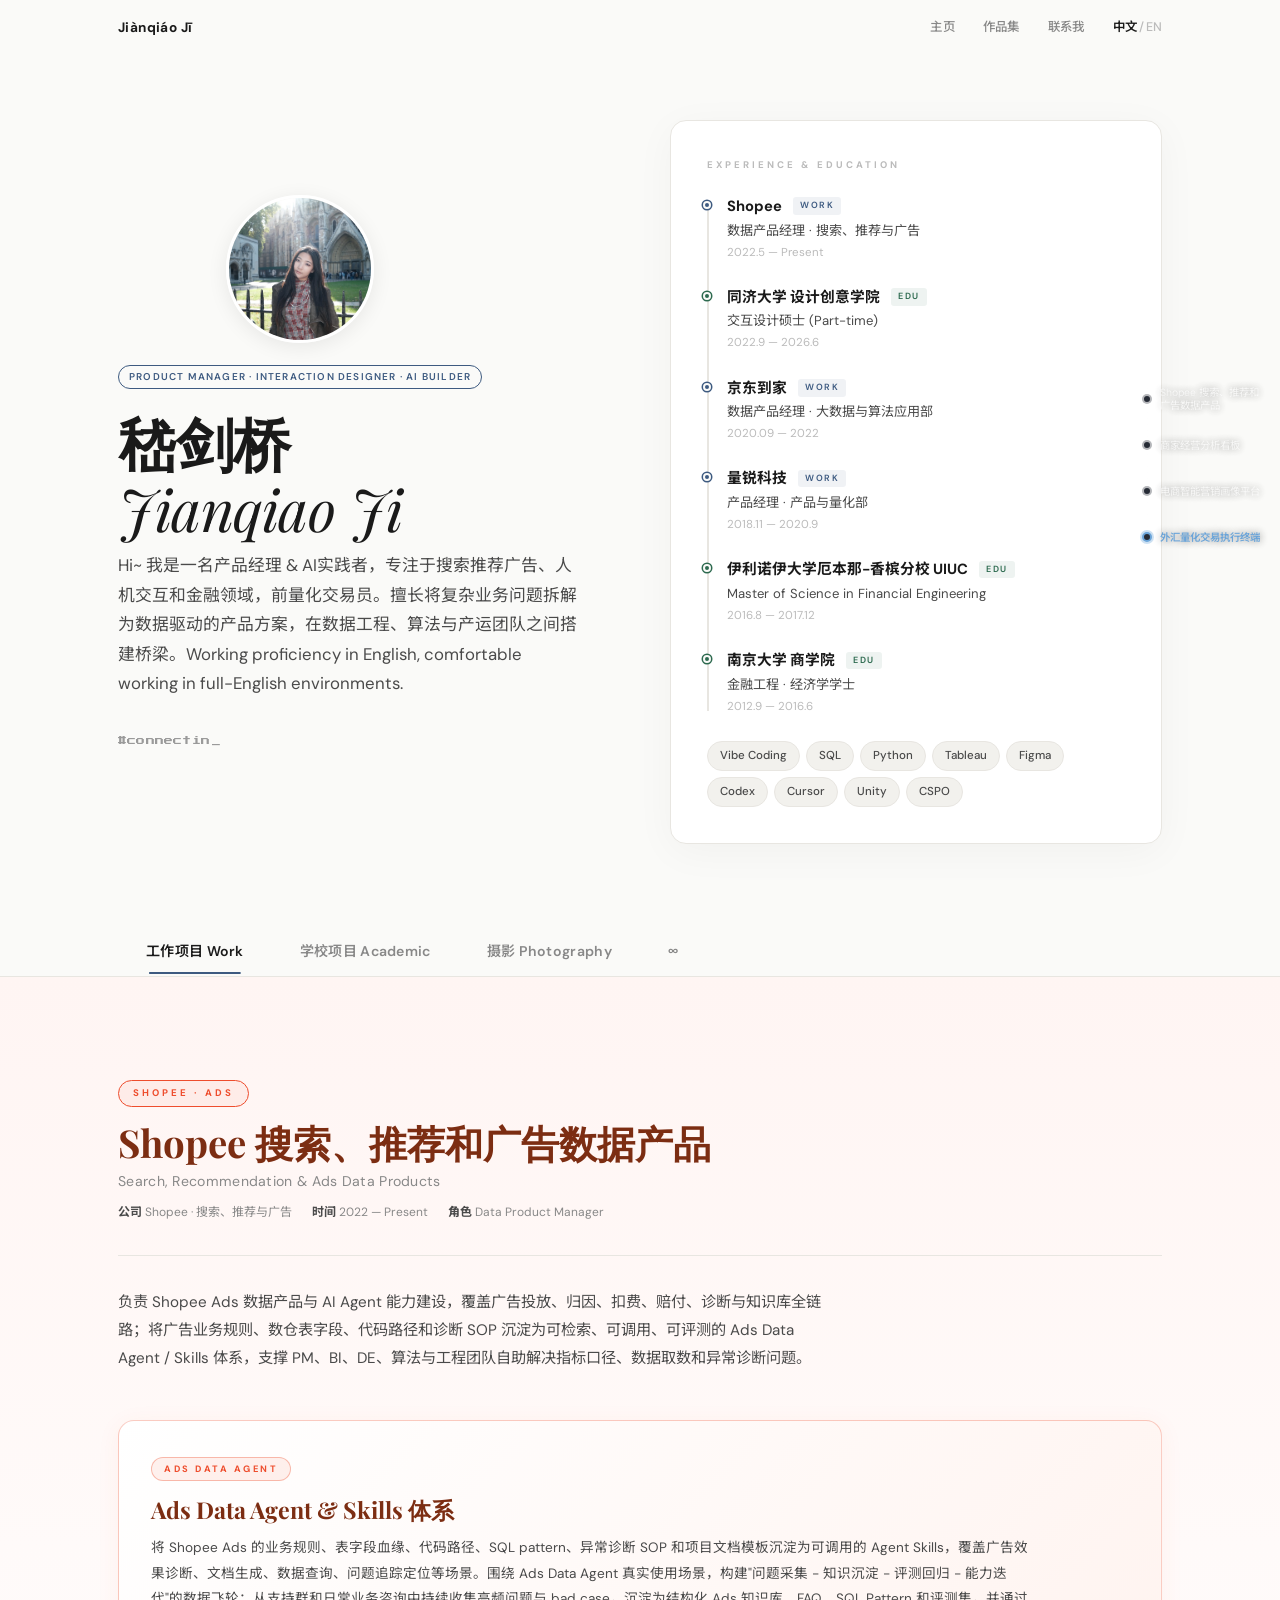
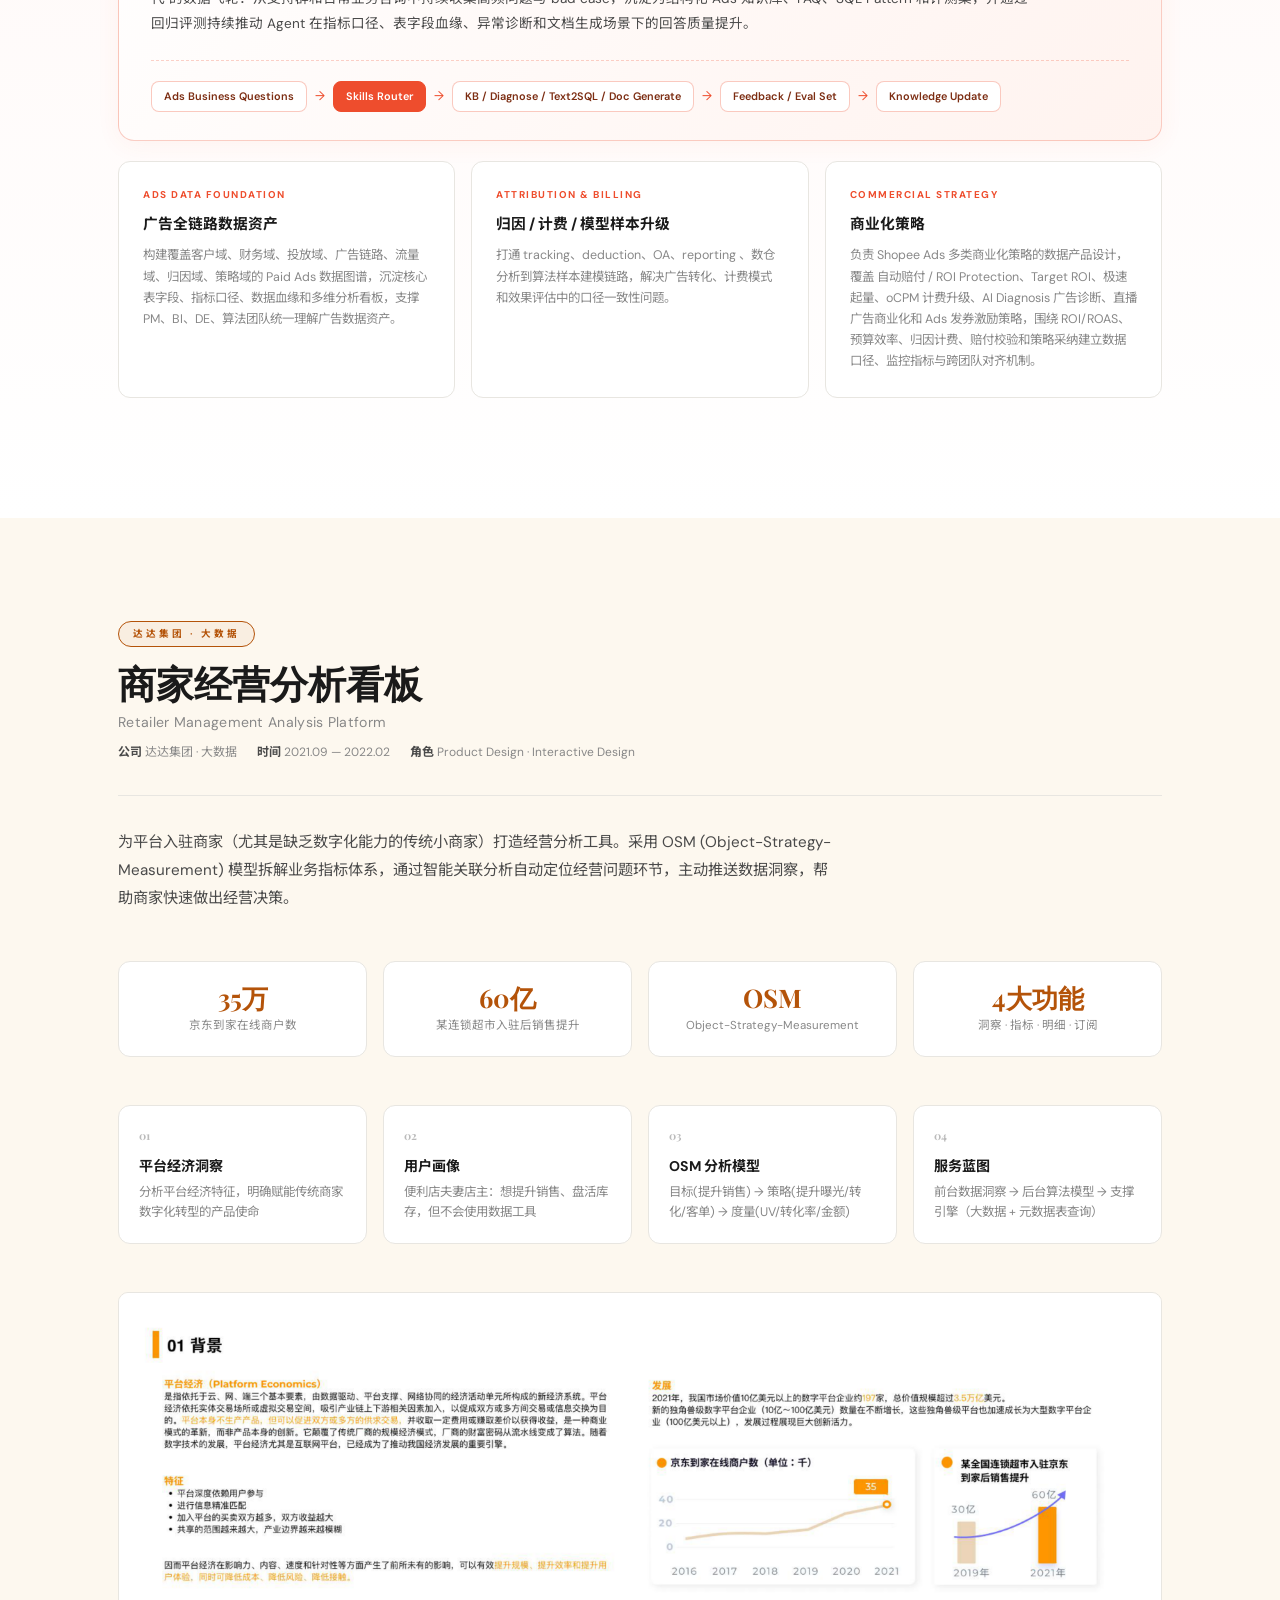
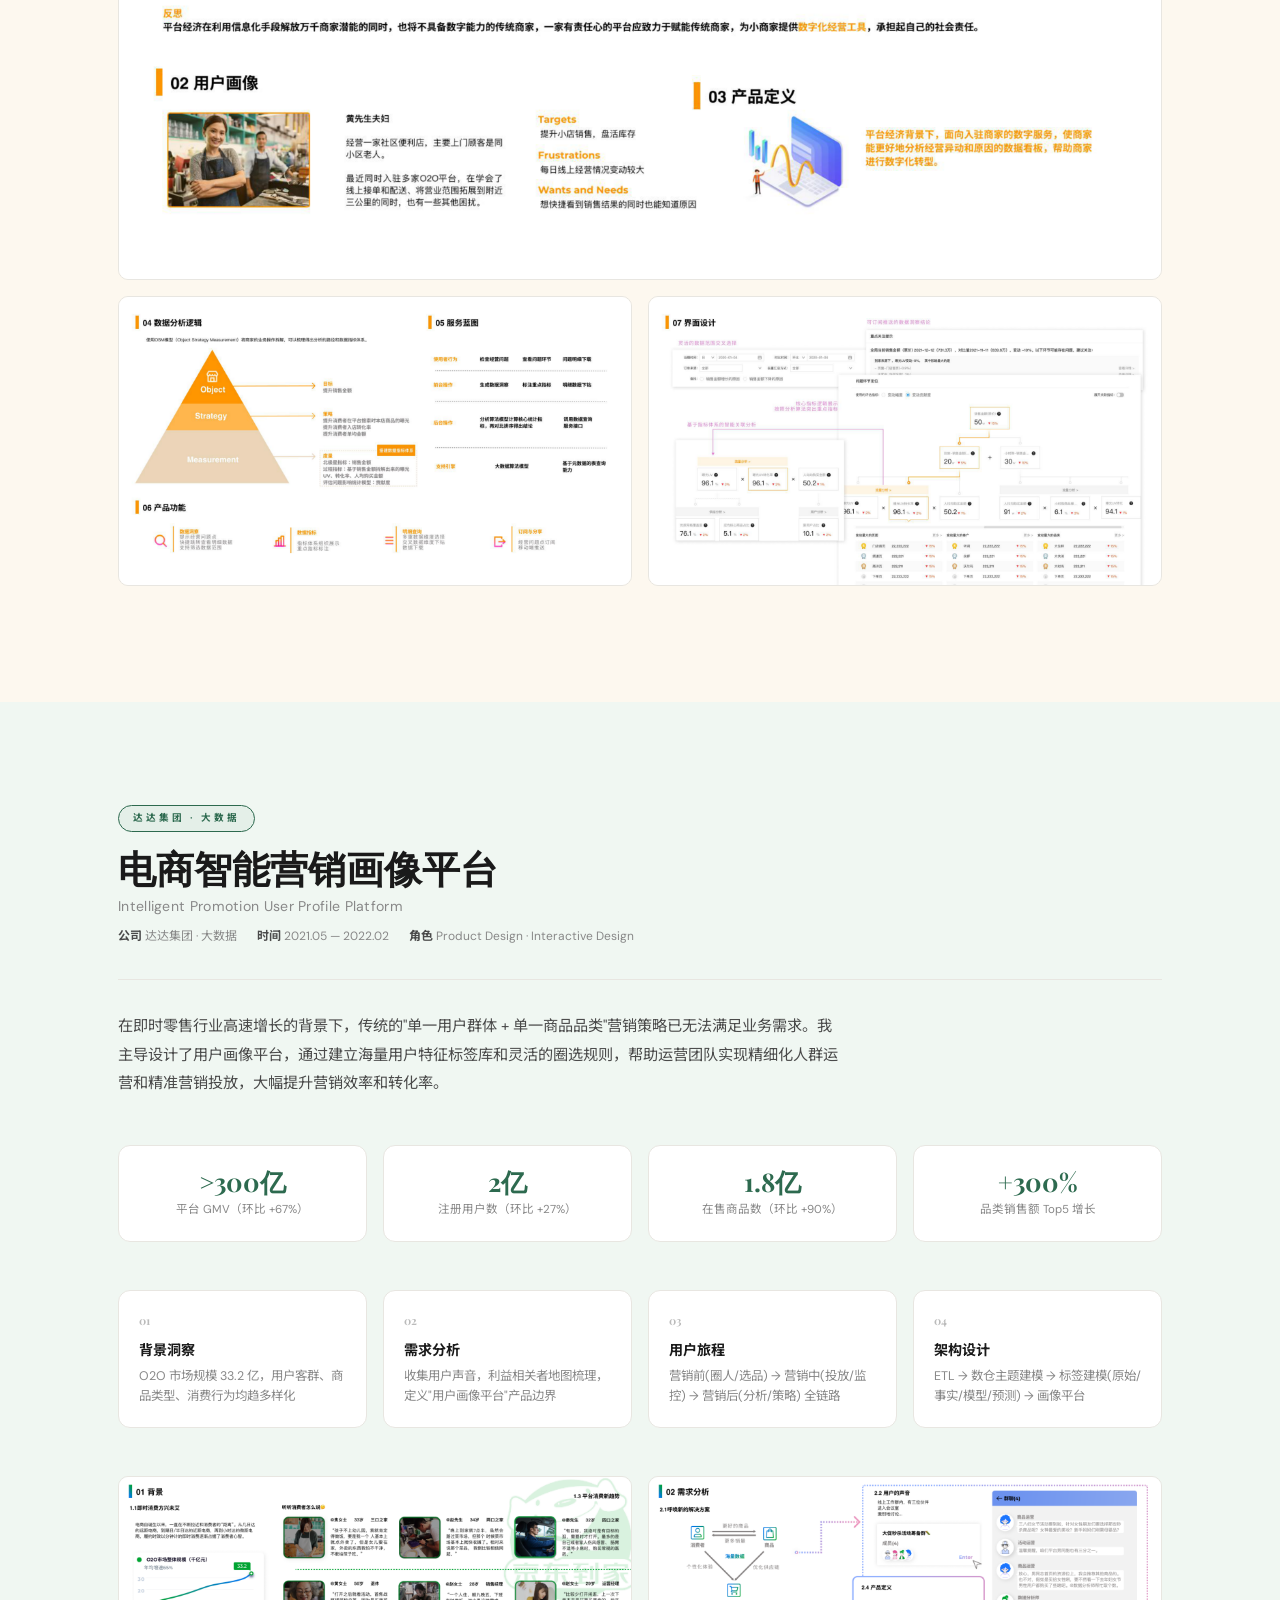
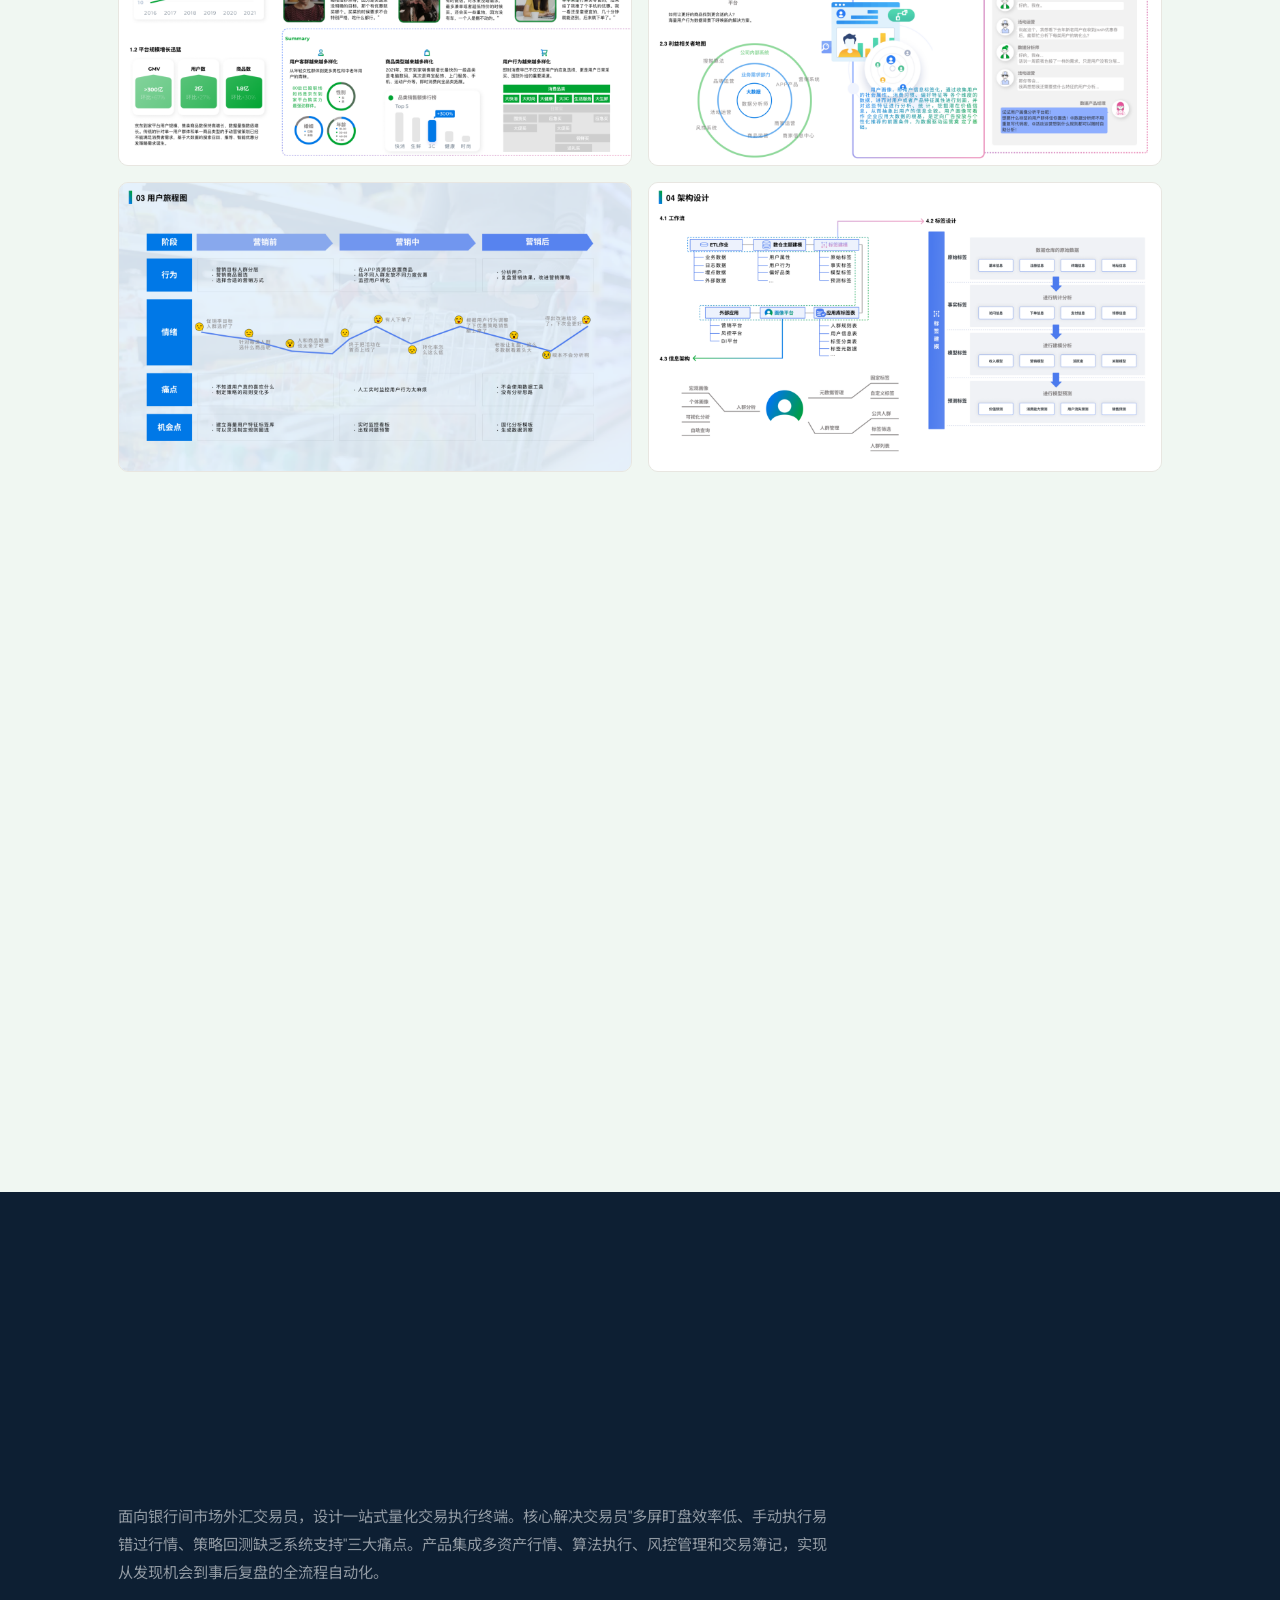
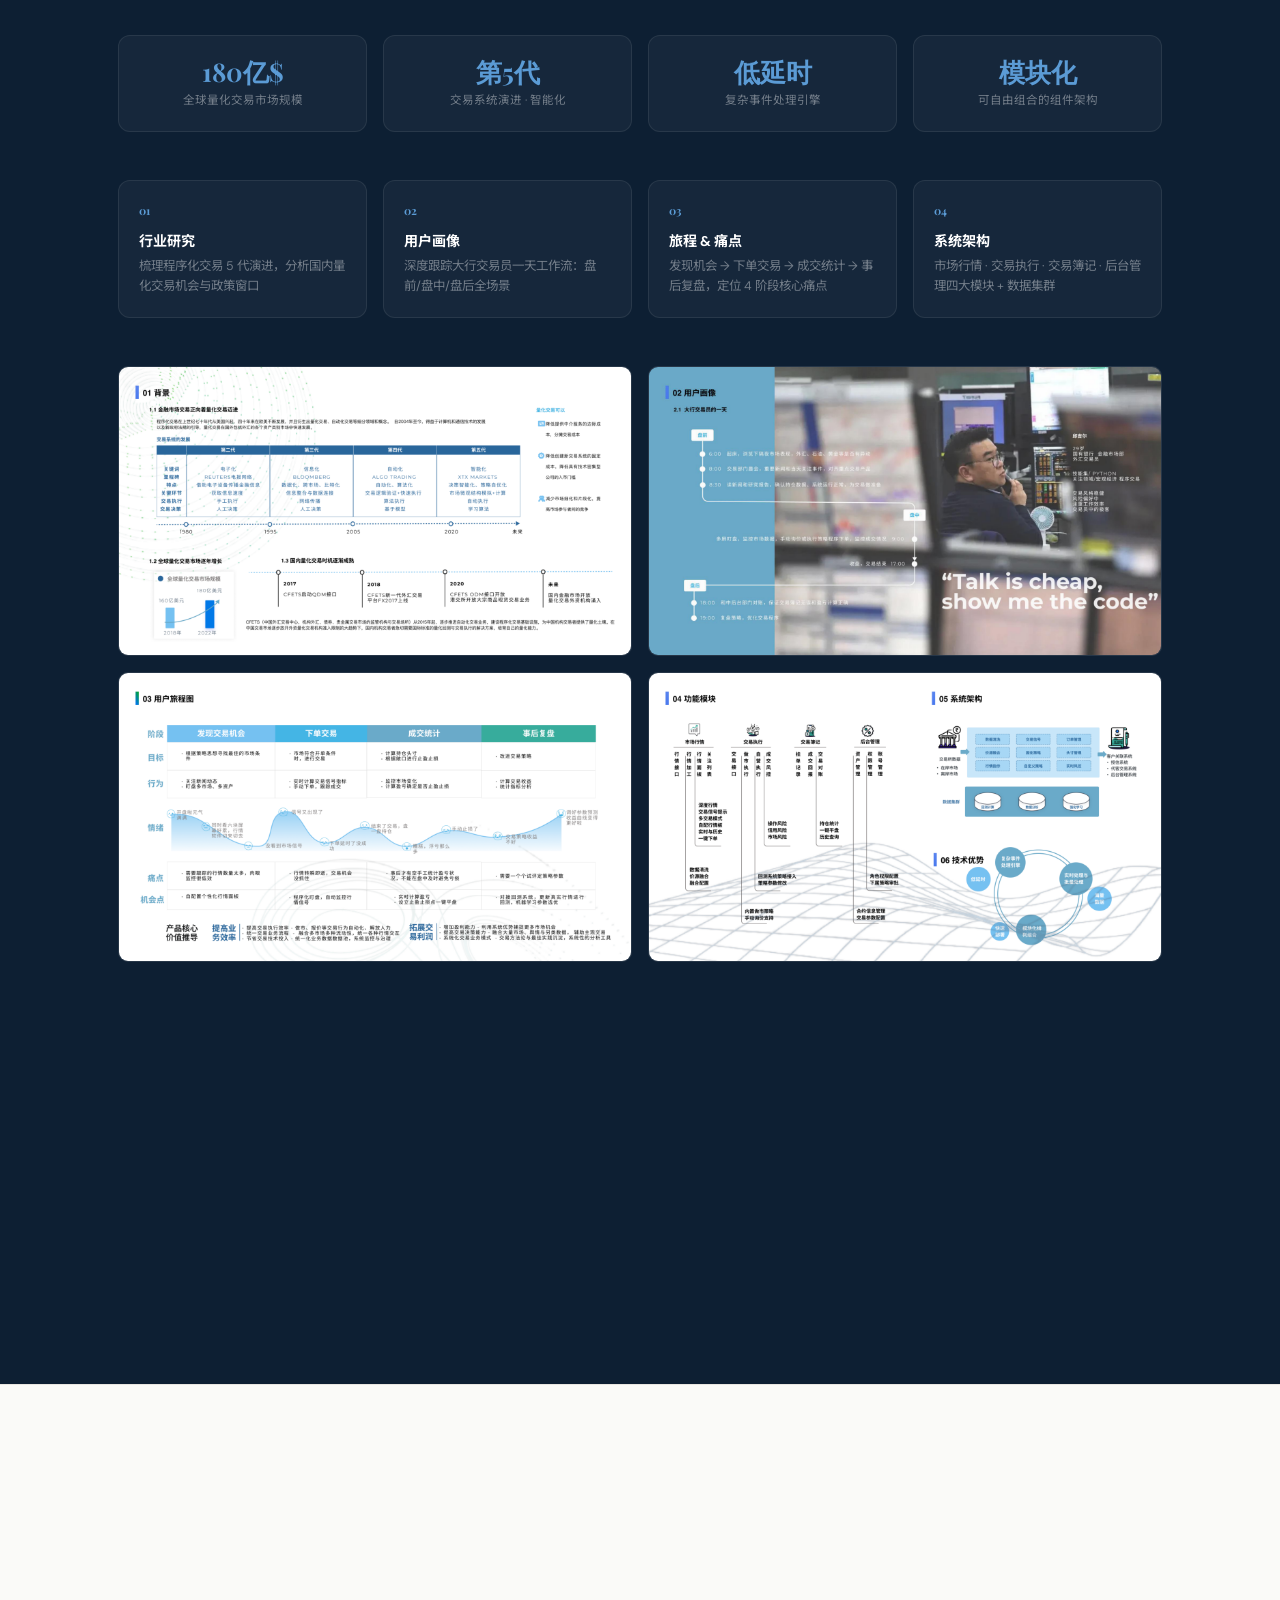
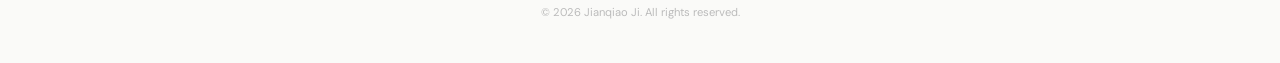
==== commit 5a099a48: "Update personal site portfolio content" ====
--- a/index.html
+++ b/index.html
@@ -571,6 +571,294 @@
   display: block;
 }
 
+/* AI 参与的 3D 打印工作流 */
+.sec-print3d {
+  background: var(--bg);
+  padding: 78px 0 88px;
+}
+.print-flow-board {
+  position: relative;
+  display: grid;
+  grid-template-columns: .78fr repeat(3, minmax(0, 1fr));
+  grid-template-rows: 1fr 1fr;
+  gap: 34px 28px;
+  min-height: 650px;
+  padding: 42px 34px;
+  overflow: hidden;
+  border: 1px solid rgba(255,255,255,.72);
+  border-radius: 10px;
+  background:
+    radial-gradient(circle at 16% 18%, rgba(116,205,255,.34), transparent 28%),
+    radial-gradient(circle at 88% 18%, rgba(255,205,134,.42), transparent 30%),
+    radial-gradient(circle at 74% 78%, rgba(255,105,180,.26), transparent 36%),
+    linear-gradient(120deg, #dff3ff 0%, #eef0ff 43%, #fff0e8 100%);
+  box-shadow: 0 20px 60px rgba(61,90,128,.1);
+}
+.print-flow-board::before {
+  content: '';
+  position: absolute;
+  inset: 0;
+  background-image:
+    linear-gradient(rgba(255,255,255,.2) 1px, transparent 1px),
+    linear-gradient(90deg, rgba(255,255,255,.2) 1px, transparent 1px);
+  background-size: 52px 52px;
+  opacity: .22;
+  pointer-events: none;
+}
+.print-flow-line {
+  position: absolute;
+  inset: 18px 20px 20px;
+  z-index: 1;
+  width: calc(100% - 40px);
+  height: calc(100% - 38px);
+  pointer-events: none;
+  display: none;
+}
+.print-flow-line .path-glow {
+  display: none;
+  fill: none;
+  stroke: rgba(255,255,255,.7);
+  stroke-width: 4.2;
+  stroke-linecap: round;
+  stroke-linejoin: round;
+  filter: url(#print-flow-blur);
+}
+.print-flow-line .path-aura {
+  display: none;
+  fill: none;
+  stroke: rgba(255,255,255,.3);
+  stroke-width: 12;
+  stroke-linecap: round;
+  stroke-linejoin: round;
+  filter: url(#print-flow-blur);
+}
+.print-flow-line .path-core {
+  fill: none;
+  stroke: rgba(255,255,255,.9);
+  stroke-width: 2;
+  stroke-linecap: round;
+  stroke-linejoin: round;
+}
+.print-flow-line .path-arrow {
+  display: none;
+  fill: none;
+  stroke: rgba(255,255,255,.88);
+  stroke-width: 1.7;
+  stroke-linecap: round;
+  stroke-linejoin: round;
+  filter: url(#print-dot-blur);
+}
+.print-flow-line circle {
+  display: none;
+  fill: rgba(255,255,255,.95);
+  filter: url(#print-dot-blur);
+}
+.print-flow-hero {
+  position: relative;
+  z-index: 2;
+  grid-column: 1;
+  grid-row: 1 / span 2;
+  align-self: center;
+  padding-right: 8px;
+}
+.print-flow-title {
+  font-size: clamp(1.75rem, 3.1vw, 3rem);
+  line-height: 1.18;
+  font-weight: 800;
+  letter-spacing: 0;
+  color: #1d2b44;
+  margin-bottom: 24px;
+}
+.print-flow-accent {
+  width: 98px;
+  height: 4px;
+  border-radius: 999px;
+  background: #2f78c8;
+  margin-bottom: 0;
+}
+.print-step-1 { grid-column: 2; grid-row: 1; }
+.print-step-2 { grid-column: 3; grid-row: 1; }
+.print-step-3 { grid-column: 4; grid-row: 1; }
+.print-step-4 { grid-column: 2; grid-row: 2; }
+.print-step-5 { grid-column: 3; grid-row: 2; }
+.print-step-6 { grid-column: 4; grid-row: 2; }
+.print-step-1,
+.print-step-2,
+.print-step-3 { align-self: start; }
+.print-step-4,
+.print-step-5,
+.print-step-6 { align-self: end; }
+.print-step-3,
+.print-step-6 { --step-x: 4px; }
+.print-step-4 { --step-x: -14px; }
+.print-step-5 { --step-x: -4px; }
+.print-flow-board .print-step-card {
+  position: relative;
+  z-index: 2;
+  transform: translateX(var(--step-x, 0));
+  height: 236px;
+}
+.print-flow-board .print-step-card:hover {
+  transform: translateX(var(--step-x, 0)) translateY(-4px);
+}
+.print-step-card {
+  border: 1px solid rgba(255,255,255,.86);
+  background: rgba(255,255,255,.46);
+  backdrop-filter: blur(16px) saturate(135%);
+  border-radius: 10px;
+  padding: 14px;
+  box-shadow: 0 12px 34px rgba(61,90,128,.12);
+  transition: transform .32s var(--ease), box-shadow .32s var(--ease), border-color .32s;
+}
+.print-step-card:hover {
+  border-color: rgba(255,255,255,1);
+  box-shadow: 0 18px 42px rgba(61,90,128,.16);
+}
+.print-step-head {
+  display: flex;
+  align-items: center;
+  gap: 9px;
+  margin-bottom: 10px;
+  min-width: 0;
+}
+.print-step-num {
+  display: inline-flex;
+  align-items: center;
+  justify-content: center;
+  width: 22px;
+  height: 22px;
+  flex: 0 0 22px;
+  border-radius: 50%;
+  color: white;
+  font-size: .66rem;
+  font-weight: 700;
+  background: #2f78c8;
+  box-shadow: 0 4px 10px rgba(47,120,200,.22), inset 0 1px 0 rgba(255,255,255,.44);
+}
+.print-step-title {
+  min-width: 0;
+  font-size: clamp(.62rem, .78vw, .82rem);
+  font-weight: 700;
+  line-height: 1.2;
+  white-space: nowrap;
+  color: #1d2b44;
+}
+.print-step-desc {
+  display: none;
+  min-height: 0;
+  font-size: .74rem;
+  line-height: 1.7;
+  color: var(--ink-3);
+  margin-bottom: 14px;
+}
+.print-step-gallery {
+  display: grid;
+  gap: 8px;
+  height: 168px;
+}
+.print-step-gallery.duo { grid-template-columns: 1fr 1fr; }
+.print-step-gallery.merge {
+  position: relative;
+  display: block;
+}
+.print-step-gallery .gallery-img {
+  border-radius: 6px;
+  background: rgba(255,255,255,.58);
+  cursor: pointer;
+  overflow: hidden;
+  height: 100%;
+  border-color: rgba(255,255,255,.75);
+  box-shadow: 0 5px 16px rgba(38,50,74,.08);
+}
+.print-step-gallery.duo .gallery-img { height: 100%; }
+.print-step-gallery.merge .gallery-img:first-child { height: 100%; }
+.print-step-gallery.merge .gallery-img:nth-child(2) {
+  position: absolute;
+  right: -9px;
+  bottom: -9px;
+  width: 25%;
+  height: 42%;
+  border: 2px solid rgba(255,255,255,.92);
+  box-shadow: 0 8px 22px rgba(38,50,74,.2);
+}
+.print-step-gallery .gallery-img img {
+  width: 100%;
+  height: 100%;
+  object-fit: cover;
+  object-position: center;
+}
+.print-shot-reference img { object-position: center 45%; }
+.print-shot-concept img { object-fit: contain; background: #f7f4f1; padding: 2px; }
+.print-shot-model img { object-position: center 52%; }
+.print-shot-model-detail img { object-position: center 42%; }
+.print-shot-slice img { object-position: center; }
+.print-shot-print img { object-position: center 48%; }
+.print-shot-paint img,
+.print-shot-final img { object-position: center 44%; }
+.print-mini-case {
+  display: grid;
+  grid-template-columns: repeat(6, minmax(0, 1fr));
+  align-items: center;
+  gap: 24px;
+  margin-top: 22px;
+  padding: 18px 26px;
+  border: 1px solid rgba(255,255,255,.72);
+  border-radius: 10px;
+  background:
+    radial-gradient(circle at 10% 15%, rgba(116,205,255,.22), transparent 28%),
+    radial-gradient(circle at 90% 70%, rgba(255,105,180,.18), transparent 30%),
+    linear-gradient(110deg, rgba(223,243,255,.72), rgba(255,240,248,.72));
+  box-shadow: 0 12px 34px rgba(61,90,128,.08);
+}
+.print-mini-item {
+  position: relative;
+  min-width: 0;
+}
+.print-mini-item:not(:last-child)::after {
+  content: '→';
+  position: absolute;
+  right: -22px;
+  top: 50%;
+  transform: translateY(-50%);
+  color: rgba(91,143,249,.52);
+  font-size: 1.45rem;
+  line-height: 1;
+}
+.print-mini-case .gallery-img {
+  aspect-ratio: 1.42 / 1;
+  border-radius: 6px;
+  border: 1px solid rgba(255,255,255,.78);
+  background: rgba(255,255,255,.62);
+  overflow: hidden;
+  cursor: pointer;
+  box-shadow: 0 5px 14px rgba(38,50,74,.08);
+}
+.print-mini-case img {
+  width: 100%;
+  height: 100%;
+  object-fit: cover;
+  display: block;
+}
+.print-mini-case .mini-portrait {
+  aspect-ratio: 1.42 / 1;
+  width: 100%;
+  justify-self: stretch;
+}
+.print-mini-case .mini-finish {
+  aspect-ratio: 1.42 / 1;
+  width: 100%;
+  justify-self: stretch;
+}
+.print-mini-case .mini-portrait img {
+  object-fit: cover;
+  object-position: center 42%;
+}
+.print-mini-case .mini-finish img {
+  object-fit: cover;
+  object-position: center top;
+}
+.print-mini-case .mini-model img,
+.print-mini-case .mini-print img { object-position: center 48%; }
 /* 右侧链式快捷导航（工作/学校项目） */
 .quick-nav {
   --quick-nav-accent: var(--ink-1);
@@ -783,6 +1071,36 @@
   .sec { padding: 72px 0; }
   .steps { grid-template-columns: 1fr 1fr; }
   .tab-btn { padding: 14px 16px; font-size: .82rem; }
+  .print-flow-board {
+    display: block;
+    min-height: 0;
+    padding: 28px 20px;
+  }
+  .print-flow-line { display: none; }
+  .print-flow-hero {
+    padding-right: 0;
+    margin-bottom: 22px;
+  }
+  .print-flow-title { font-size: 2rem; }
+  .print-flow-accent { margin-bottom: 20px; }
+  .print-flow-board .print-step-card {
+    transform: none;
+    height: auto;
+    margin-bottom: 16px;
+  }
+  .print-flow-board .print-step-card:hover {
+    transform: translateY(-3px);
+  }
+  .print-step-desc { display: block; min-height: 0; }
+  .print-mini-case {
+    grid-template-columns: none;
+    grid-auto-flow: column;
+    grid-auto-columns: 128px;
+    overflow-x: auto;
+    gap: 20px;
+    padding: 14px 18px;
+  }
+  .print-mini-item:not(:last-child)::after { right: -18px; }
 }
 @media (max-width: 500px) {
   .quick-nav {
@@ -795,10 +1113,31 @@
   .hero-meta { flex-direction: column; gap: 8px; }
   .metrics { grid-template-columns: 1fr 1fr; }
   .steps { grid-template-columns: 1fr; }
-}
-@media (max-width: 1200px) {
+  .print-step-card { padding: 16px; }
+  .print-step-gallery.duo { grid-template-columns: 1fr; }
+  .print-step-gallery.merge .gallery-img:nth-child(2) {
+    width: 32%;
+    right: -6px;
+    bottom: -6px;
+  }
+  .print-mini-case { grid-auto-columns: 112px; }
+}
+@media (min-width: 801px) and (max-width: 1200px) {
   .quick-nav { right: 8px; width: 120px; }
   .quick-nav-link { max-width: 96px; font-size: .62rem; }
+  .print-flow-board {
+    gap: 20px 18px;
+    padding: 36px 24px;
+  }
+  .print-step-head { gap: 7px; }
+  .print-step-num {
+    width: 20px;
+    height: 20px;
+    flex-basis: 20px;
+    font-size: .62rem;
+  }
+  .print-step-title { font-size: .62rem; }
+  .print-flow-title { font-size: clamp(1.55rem, 3vw, 2.45rem); }
 }
 </style>
 </head>
@@ -847,8 +1186,8 @@
         <div class="hero-avatar sr"><img src="images/avatar.png" alt="Jianqiao Ji"></div>
         <div class="hero-tag sr sr-d1">Product Manager &middot; Interaction Designer &middot; AI Builder</div>
         <h1 class="sr sr-d1" data-en="Jianqiao Ji">嵇剑桥<br><em>Jianqiao Ji</em></h1>
-        <p class="hero-sub sr sr-d2" data-en="Hi! I am a Product Manager &amp; AI practitioner focusing on search, recommendation and advertising, human-computer interaction, and finance; formerly a quantitative trader. I specialize in decomposing complex business problems into data-driven product solutions and bridging data engineering, algorithm, and business operations teams. Working proficiency in English, comfortable working in full-English environments.">Hi~ 我是一名产品经理 &amp; AI实践者，专注于搜索、推荐和广告与人机交互和金融领域，前量化交易员。擅长将复杂业务问题拆解为数据驱动的产品方案，在数据工程、算法与产运团队之间搭建桥梁。Working proficiency in English, comfortable working in full-English environments.</p>
-        <p class="hero-easter sr sr-d3" data-text="#Vibe Coding is fun!"></p>
+        <p class="hero-sub sr sr-d2" data-en="Hi! I am a Product Manager &amp; AI practitioner focusing on search, recommendation and advertising, human-computer interaction, and finance; formerly a quantitative trader. I specialize in decomposing complex business problems into data-driven product solutions and bridging data engineering, algorithm, and business operations teams. Working proficiency in English, comfortable working in full-English environments.">Hi~ 我是一名产品经理 &amp; AI实践者，专注于搜索推荐广告、人机交互和金融领域，前量化交易员。擅长将复杂业务问题拆解为数据驱动的产品方案，在数据工程、算法与产运团队之间搭建桥梁。Working proficiency in English, comfortable working in full-English environments.</p>
+        <p class="hero-easter sr sr-d3" data-text="#connecting the dots"></p>
       </div>
       <div class="hero-card sr sr-d2">
         <div class="hero-card-label">Experience &amp; Education</div>
@@ -906,6 +1245,7 @@
     <button class="tab-btn active" data-tab="work" data-en="Work Projects">工作项目 Work</button>
     <button class="tab-btn" data-tab="school" data-en="Academic Projects">学校项目 Academic</button>
     <button class="tab-btn" data-tab="photo" data-en="Photography">摄影 Photography</button>
+    <button class="tab-btn" data-tab="infinity" data-en="∞" aria-label="3D Printing Workflow" title="3D Printing Workflow">∞</button>
   </div>
 </div>
 <aside class="quick-nav" id="quickNav" aria-label="Section quick navigation">
@@ -1465,6 +1805,141 @@
   </div>
 </section>
 </div><!-- end tab-photo -->
+
+<div class="tab-content" id="tab-infinity">
+<section class="sec sec-print3d" id="p-print3d" aria-label="AI 参与的 3D 打印创作流程">
+  <div class="wrap">
+    <div class="print-flow-board sr">
+      <svg class="print-flow-line" viewBox="0 0 1120 620" preserveAspectRatio="none" aria-hidden="true">
+        <defs>
+          <filter id="print-flow-blur" x="-10%" y="-18%" width="120%" height="136%">
+            <feGaussianBlur stdDeviation="4.8" result="blur" />
+            <feMerge>
+              <feMergeNode in="blur" />
+              <feMergeNode in="SourceGraphic" />
+            </feMerge>
+          </filter>
+          <filter id="print-dot-blur" x="-90%" y="-90%" width="280%" height="280%">
+            <feGaussianBlur stdDeviation="3.4" result="blur" />
+            <feMerge>
+              <feMergeNode in="blur" />
+              <feMergeNode in="SourceGraphic" />
+            </feMerge>
+          </filter>
+          <marker id="print-flow-arrow" markerWidth="18" markerHeight="18" refX="12" refY="5" orient="auto" markerUnits="strokeWidth">
+            <path d="M0,0 L12,5 L0,10" fill="none" stroke="rgba(255,255,255,.96)" stroke-width="1.8" stroke-linecap="round" stroke-linejoin="round" />
+          </marker>
+        </defs>
+        <path class="path-aura" d="M210 146 H1014 Q1080 146 1080 212 V314 Q1080 354 1040 354 H250 Q210 354 210 394 V492 Q210 532 250 532 H1092" />
+        <path class="path-glow" d="M210 146 H1014 Q1080 146 1080 212 V314 Q1080 354 1040 354 H250 Q210 354 210 394 V492 Q210 532 250 532 H1092" />
+        <path class="path-core" marker-end="url(#print-flow-arrow)" d="M210 146 H1014 Q1080 146 1080 212 V314 Q1080 354 1040 354 H250 Q210 354 210 394 V492 Q210 532 250 532 H1092" />
+        <path class="path-arrow" marker-end="url(#print-flow-arrow)" d="M690 354 H540" />
+        <path class="path-arrow" marker-end="url(#print-flow-arrow)" d="M640 532 H790" />
+        <circle cx="452" cy="146" r="4" />
+        <circle cx="680" cy="146" r="4" />
+        <circle cx="918" cy="146" r="4" />
+        <circle cx="452" cy="532" r="4" />
+        <circle cx="680" cy="532" r="4" />
+        <circle cx="918" cy="532" r="4" />
+      </svg>
+
+      <div class="print-flow-hero">
+        <div class="print-flow-title" data-en="AI-assisted<br>3D printing<br>workflow">AI 参与的<br>3D 打印<br>创作流程</div>
+        <div class="print-flow-accent"></div>
+      </div>
+
+      <article class="print-step-card print-step-1">
+        <div class="print-step-head">
+          <span class="print-step-num">1</span>
+          <h3 class="print-step-title" data-en="References &amp; Inspiration">素材与灵感</h3>
+        </div>
+        <p class="print-step-desc" data-en="Start from photos, textures, color references, and posture cues to define the character's warmth, scale, and handmade feeling.">从照片、材质、色彩与姿态线索出发，确定角色的温度、比例和手作感。</p>
+        <div class="print-step-gallery">
+          <div class="gallery-img print-shot-reference"><img src="print3d_images/bread_dog/1.jpg" alt="面包狗 3D 打印流程 1 素材与灵感" loading="lazy"></div>
+        </div>
+      </article>
+
+      <article class="print-step-card print-step-2">
+        <div class="print-step-head">
+          <span class="print-step-num">2</span>
+          <h3 class="print-step-title" data-en="Codex Three-View Concept">Codex 生成手办风格三视图</h3>
+        </div>
+        <p class="print-step-desc" data-en="Translate the reference into a front-side-back toy concept so the later 3D model has clearer proportion and silhouette constraints.">把参考图转译成正、侧、后三视图，让后续建模有更清晰的比例和轮廓约束。</p>
+        <div class="print-step-gallery">
+          <div class="gallery-img print-shot-concept"><img src="print3d_images/bread_dog/2.png" alt="面包狗 3D 打印流程 2 Codex 三视图" loading="lazy"></div>
+        </div>
+      </article>
+
+      <article class="print-step-card print-step-3">
+        <div class="print-step-head">
+          <span class="print-step-num">3</span>
+          <h3 class="print-step-title" data-en="Tripo AI Model Generation">Tripo AI 模型生成</h3>
+        </div>
+        <p class="print-step-desc" data-en="Generate the first 3D model from the concept and compare previews before deciding what needs cleanup and reinforcement.">根据概念图生成初始 3D 模型，并对比预览，判断后续需要清理和强化的部分。</p>
+        <div class="print-step-gallery merge">
+          <div class="gallery-img print-shot-model"><img src="print3d_images/bread_dog/3.1.jpg" alt="面包狗 3D 打印流程 3 模型生成预览" loading="lazy"></div>
+          <div class="gallery-img print-shot-model-detail"><img src="print3d_images/bread_dog/3.2.png" alt="面包狗 3D 打印流程 3 模型细节预览" loading="lazy"></div>
+        </div>
+      </article>
+
+      <article class="print-step-card print-step-4">
+        <div class="print-step-head">
+          <span class="print-step-num">4</span>
+          <h3 class="print-step-title" data-en="Model Adjustment &amp; Slicing">模型调整与切片</h3>
+        </div>
+        <p class="print-step-desc" data-en="Prepare the mesh for fabrication: adjust scale, support, infill, and print parameters before slicing.">进入可制造性检查：调整比例、支撑、填充和打印参数，再完成切片。</p>
+        <div class="print-step-gallery">
+          <div class="gallery-img print-shot-slice"><img src="print3d_images/bread_dog/4.png" alt="面包狗 3D 打印流程 4 模型调整与切片" loading="lazy"></div>
+        </div>
+      </article>
+
+      <article class="print-step-card print-step-5">
+        <div class="print-step-head">
+          <span class="print-step-num">5</span>
+          <h3 class="print-step-title" data-en="Bambu Lab P1S Printing">拓竹 P1S 打印</h3>
+        </div>
+        <p class="print-step-desc" data-en="Move from screen to machine, observing the print surface and figure details during the physical build.">从屏幕进入机器，观察打印表面、支撑稳定性和角色细节的实体成形。</p>
+        <div class="print-step-gallery">
+          <div class="gallery-img print-shot-print"><img src="print3d_images/bread_dog/5.jpg" alt="面包狗 3D 打印流程 5 拓竹 P1S 打印" loading="lazy"></div>
+        </div>
+      </article>
+
+      <article class="print-step-card print-step-6">
+        <div class="print-step-head">
+          <span class="print-step-num">6</span>
+          <h3 class="print-step-title" data-en="Painting &amp; Finished Piece">上色 / 成品</h3>
+        </div>
+        <p class="print-step-desc" data-en="Finish the figure through hand painting, turning the printed shell back into a warm personal object.">通过手工上色完成最终表达，把打印外壳重新变成有温度的个人小物。</p>
+        <div class="print-step-gallery duo">
+          <div class="gallery-img print-shot-paint"><img src="print3d_images/bread_dog/6.1.jpg" alt="面包狗 3D 打印流程 6 手工上色" loading="lazy"></div>
+          <div class="gallery-img print-shot-final"><img src="print3d_images/bread_dog/6.2.jpg" alt="面包狗 3D 打印流程 6 成品展示" loading="lazy"></div>
+        </div>
+      </article>
+    </div>
+
+    <div class="print-mini-case sr" aria-label="海边 3D 打印小案例流程">
+      <div class="print-mini-item">
+        <div class="gallery-img mini-portrait"><img src="print3d_images/seaside/1.jpg" alt="海边 3D 打印流程 1" loading="lazy"></div>
+      </div>
+      <div class="print-mini-item">
+        <div class="gallery-img"><img src="print3d_images/seaside/2.jpg" alt="海边 3D 打印流程 2" loading="lazy"></div>
+      </div>
+      <div class="print-mini-item">
+        <div class="gallery-img mini-model"><img src="print3d_images/seaside/3.png" alt="海边 3D 打印流程 3" loading="lazy"></div>
+      </div>
+      <div class="print-mini-item">
+        <div class="gallery-img"><img src="print3d_images/seaside/4.png" alt="海边 3D 打印流程 4" loading="lazy"></div>
+      </div>
+      <div class="print-mini-item">
+        <div class="gallery-img mini-print"><img src="print3d_images/seaside/5.jpg" alt="海边 3D 打印流程 5" loading="lazy"></div>
+      </div>
+      <div class="print-mini-item">
+        <div class="gallery-img mini-finish"><img src="print3d_images/seaside/6.jpg" alt="海边 3D 打印流程 6" loading="lazy"></div>
+      </div>
+    </div>
+  </div>
+</section>
+</div><!-- end tab-infinity -->
 
 <!-- FOOTER -->
 <footer class="footer" id="contact">
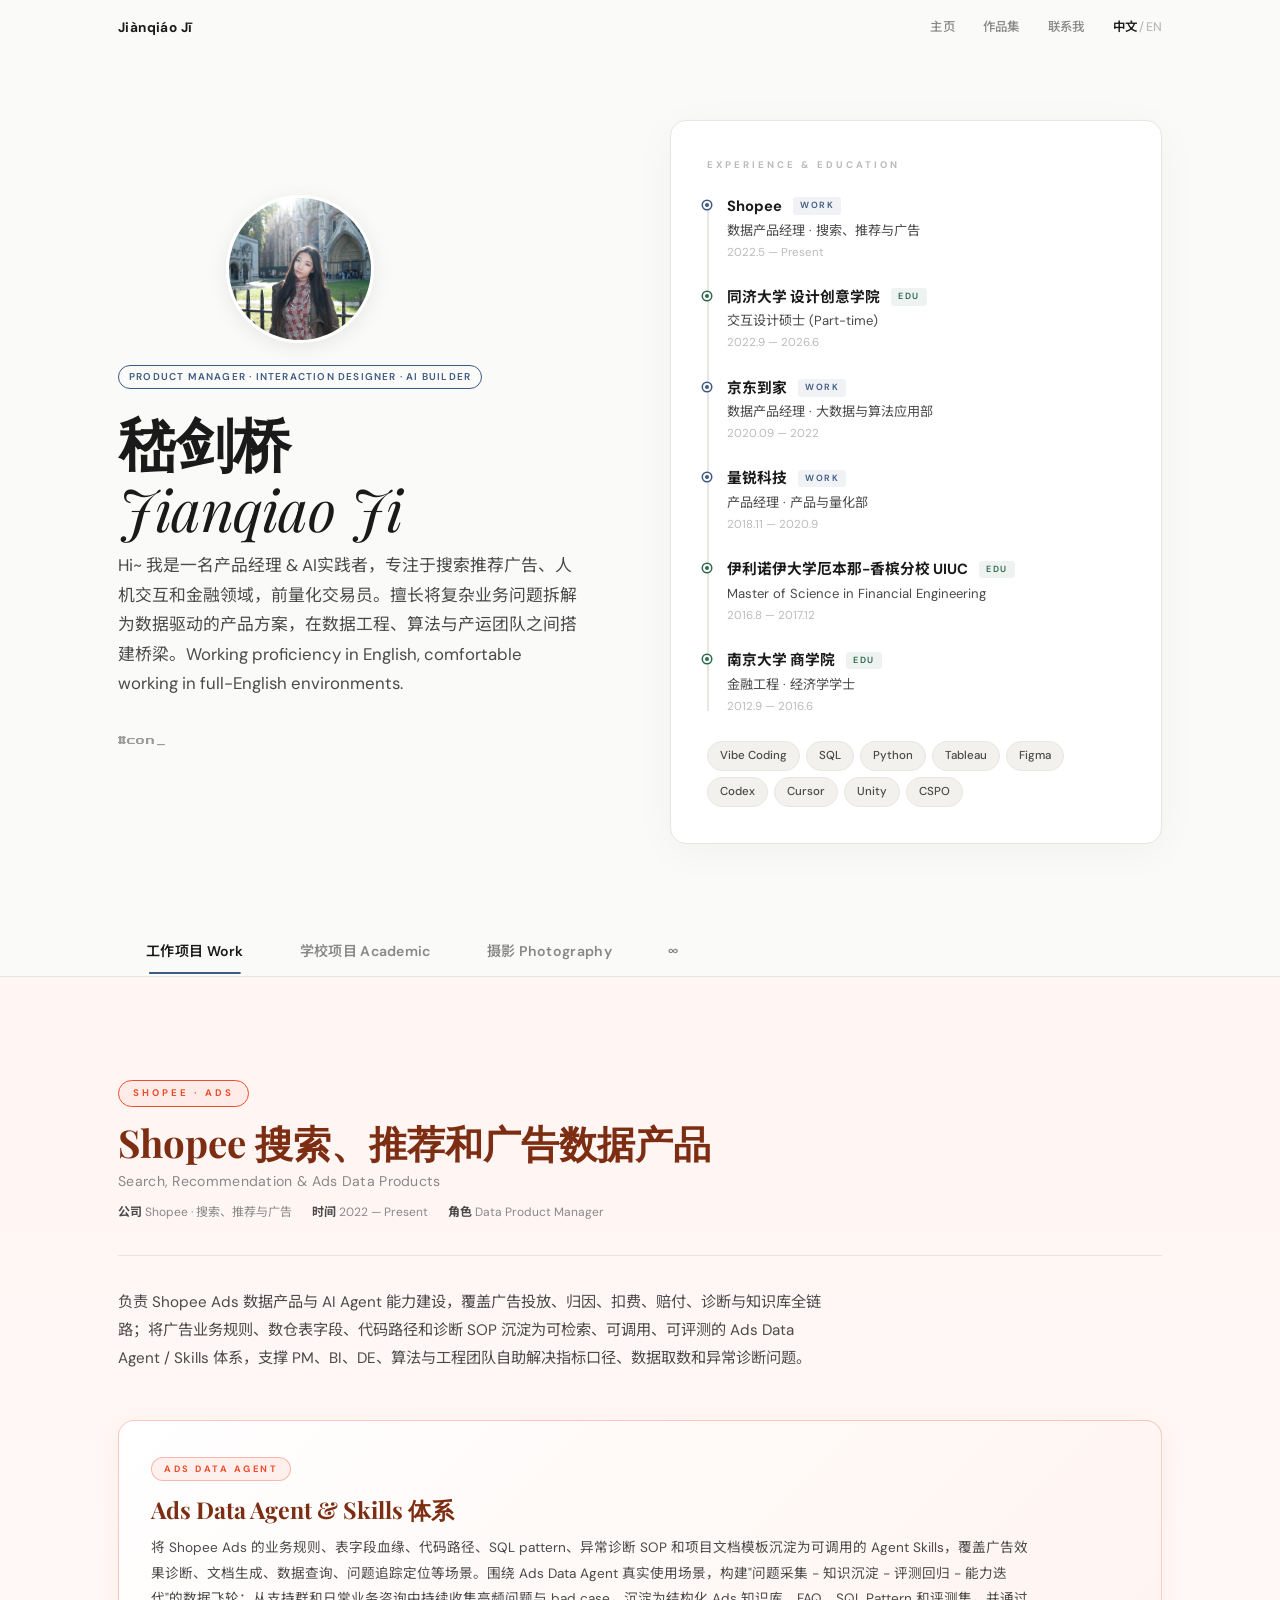
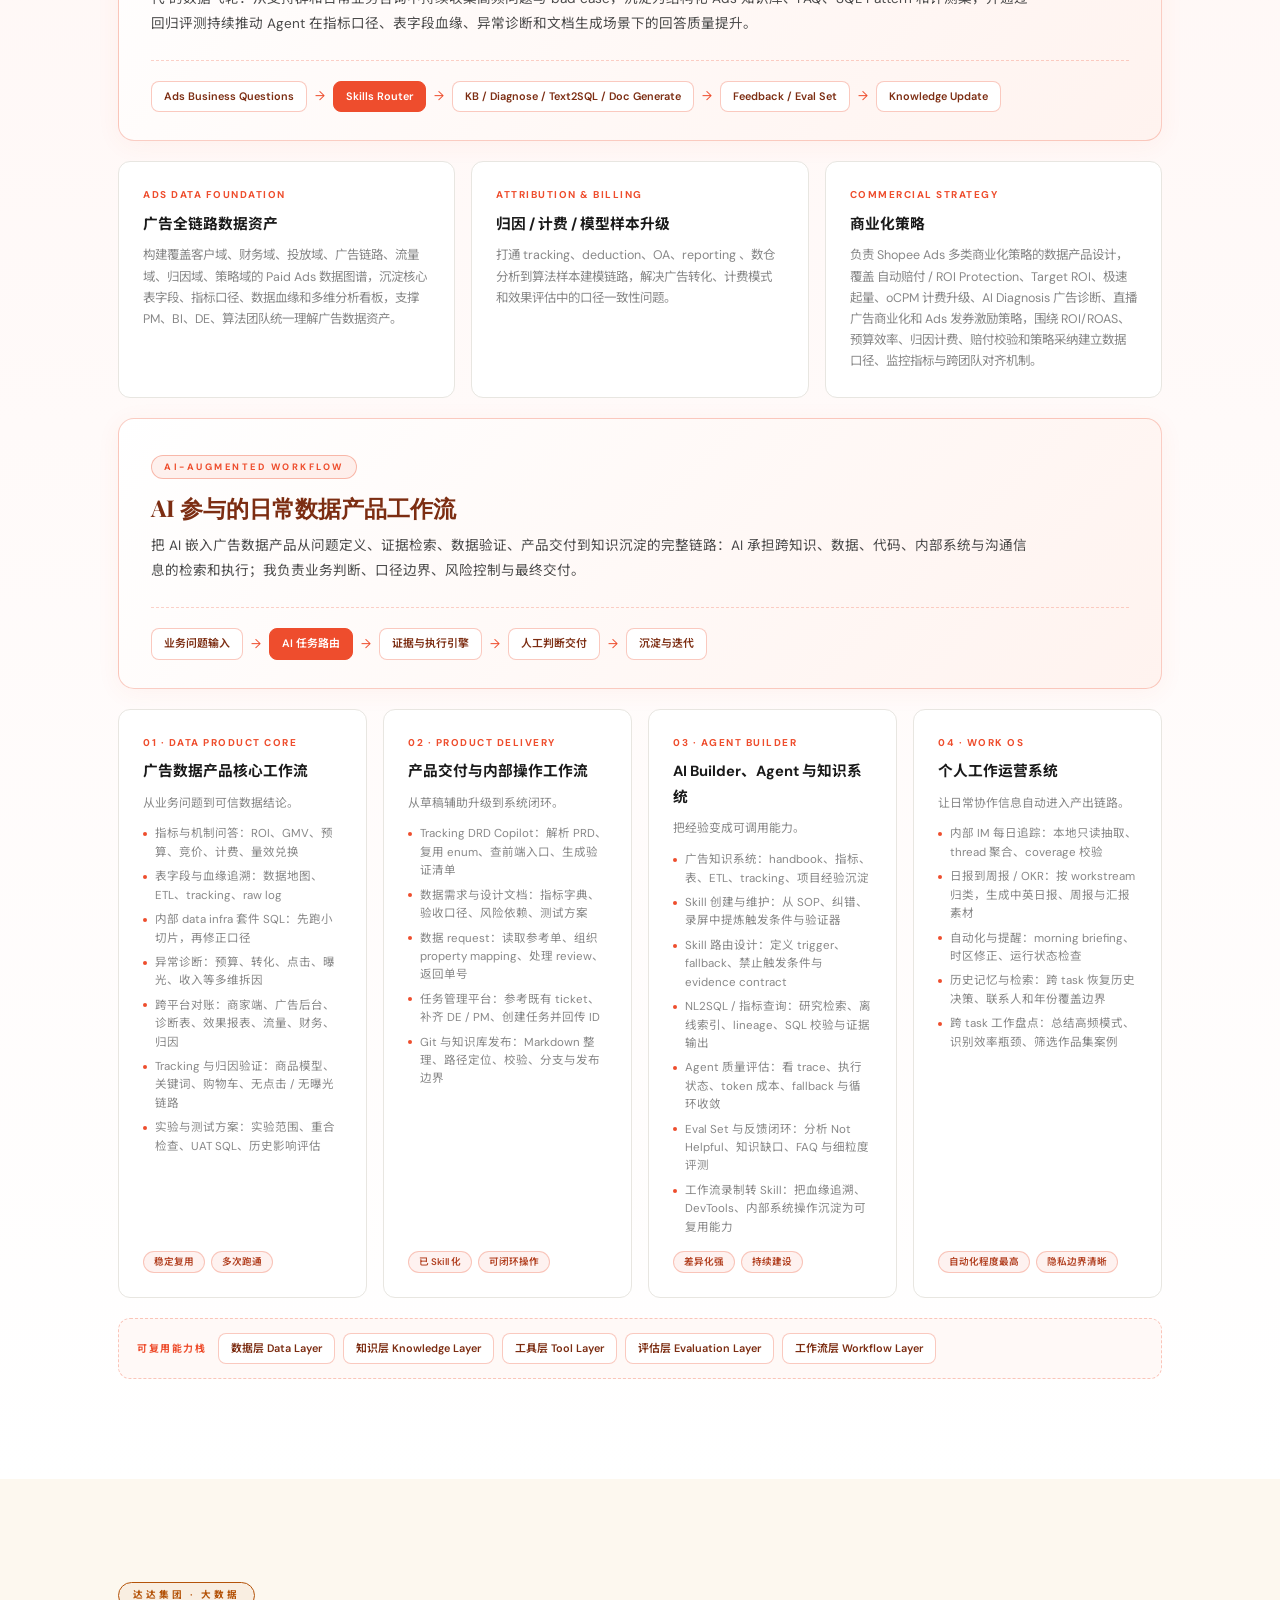
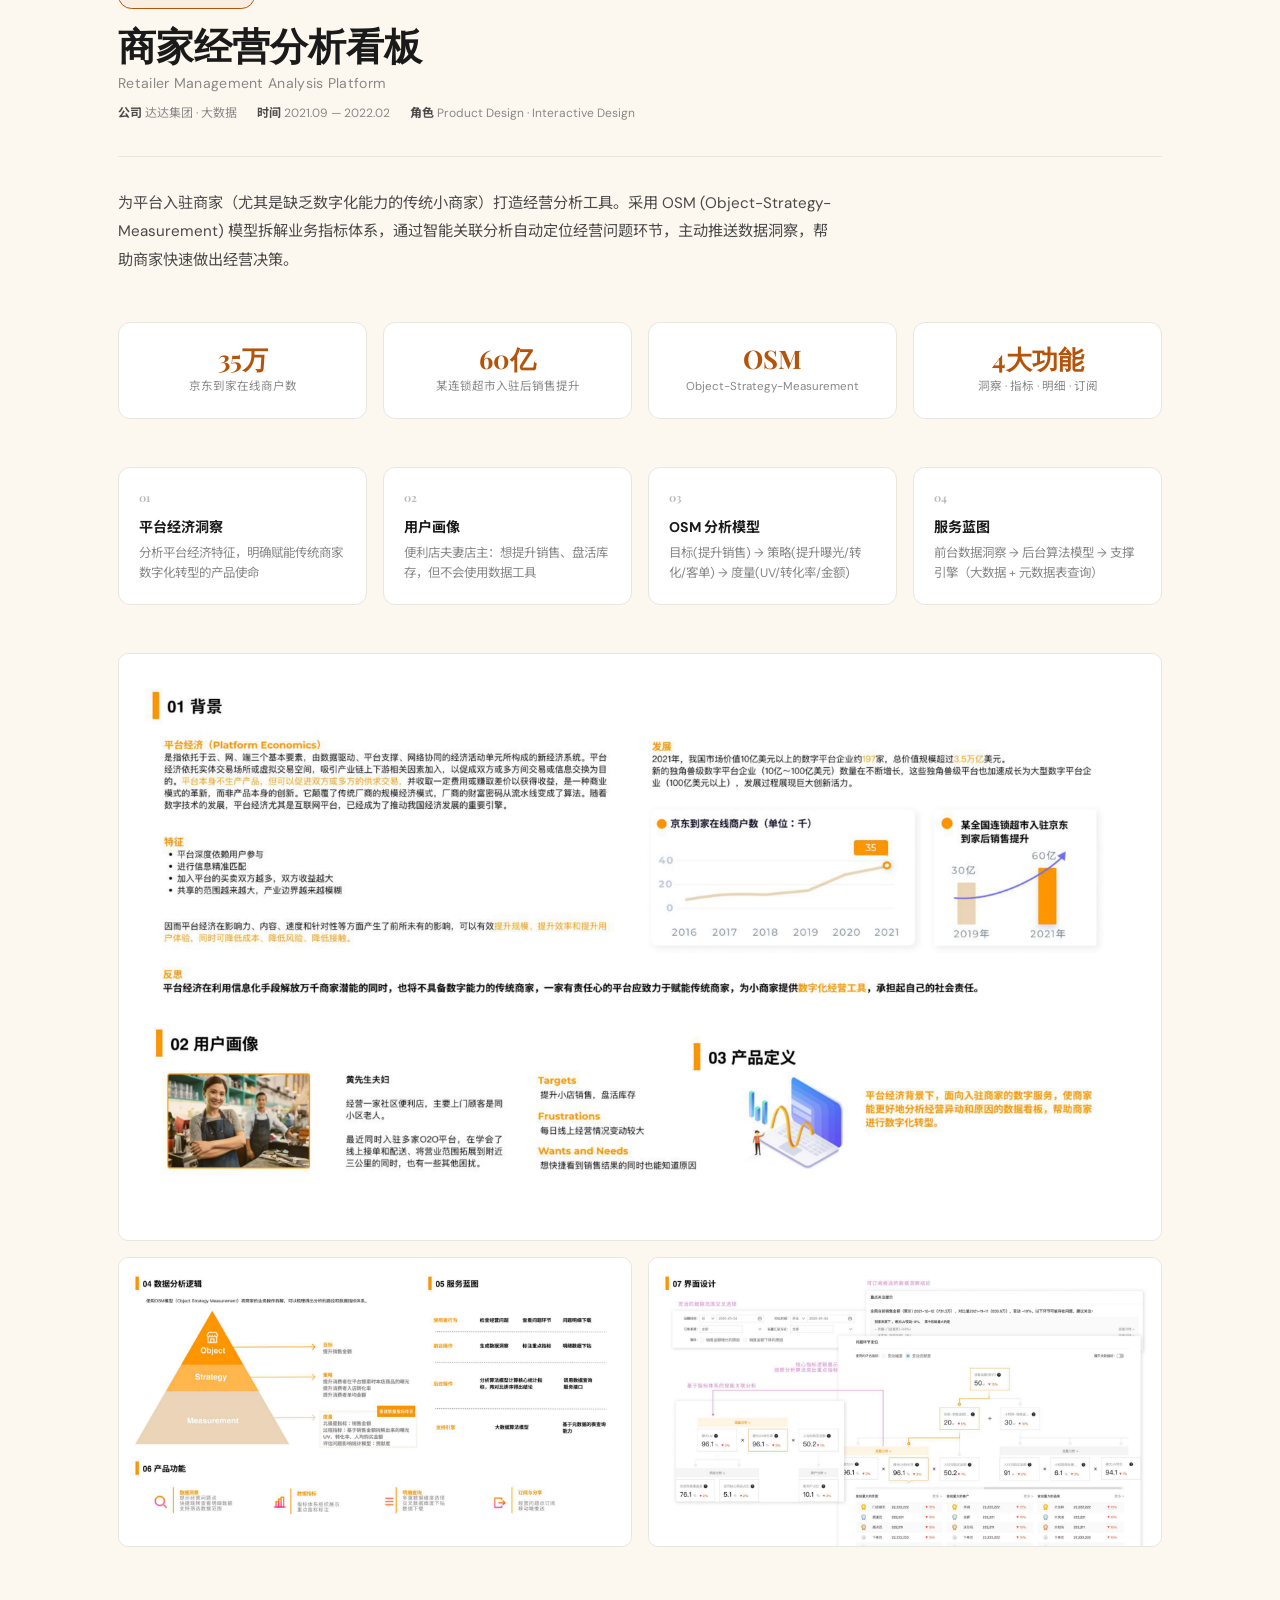
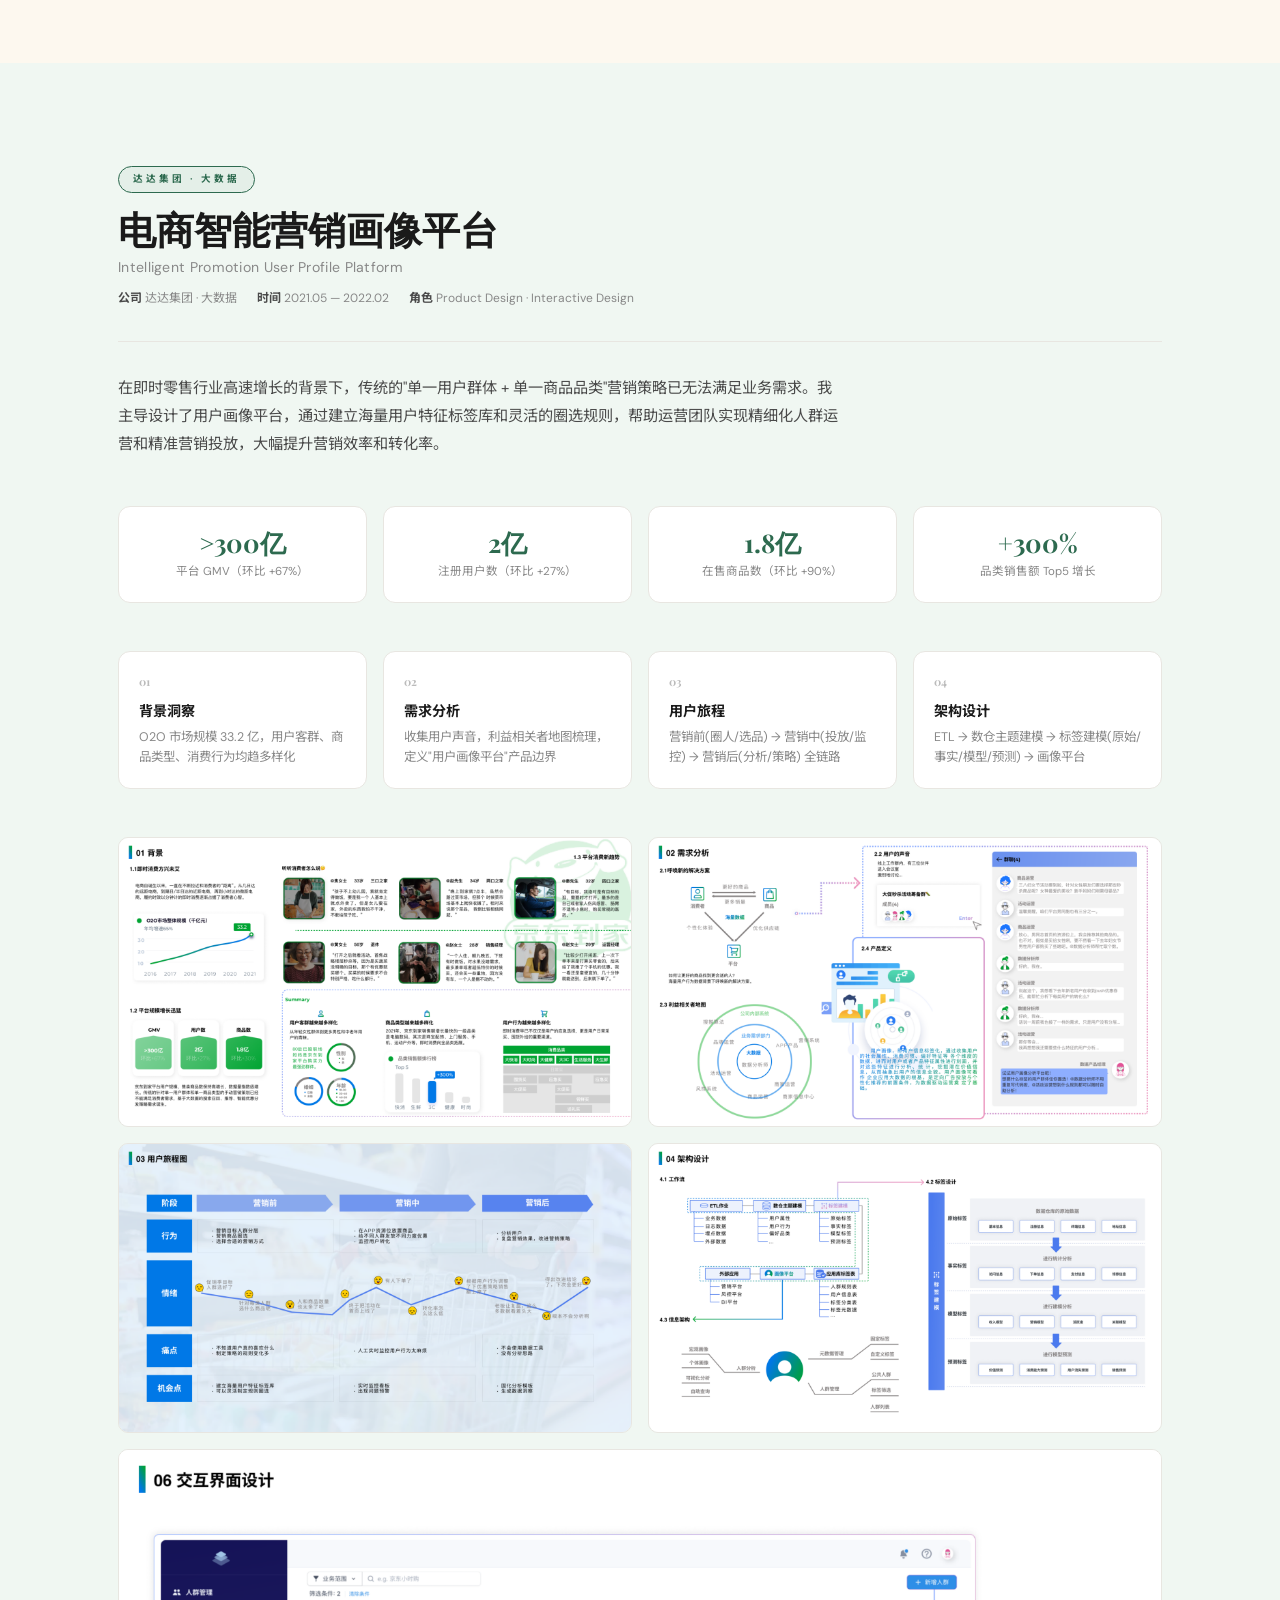
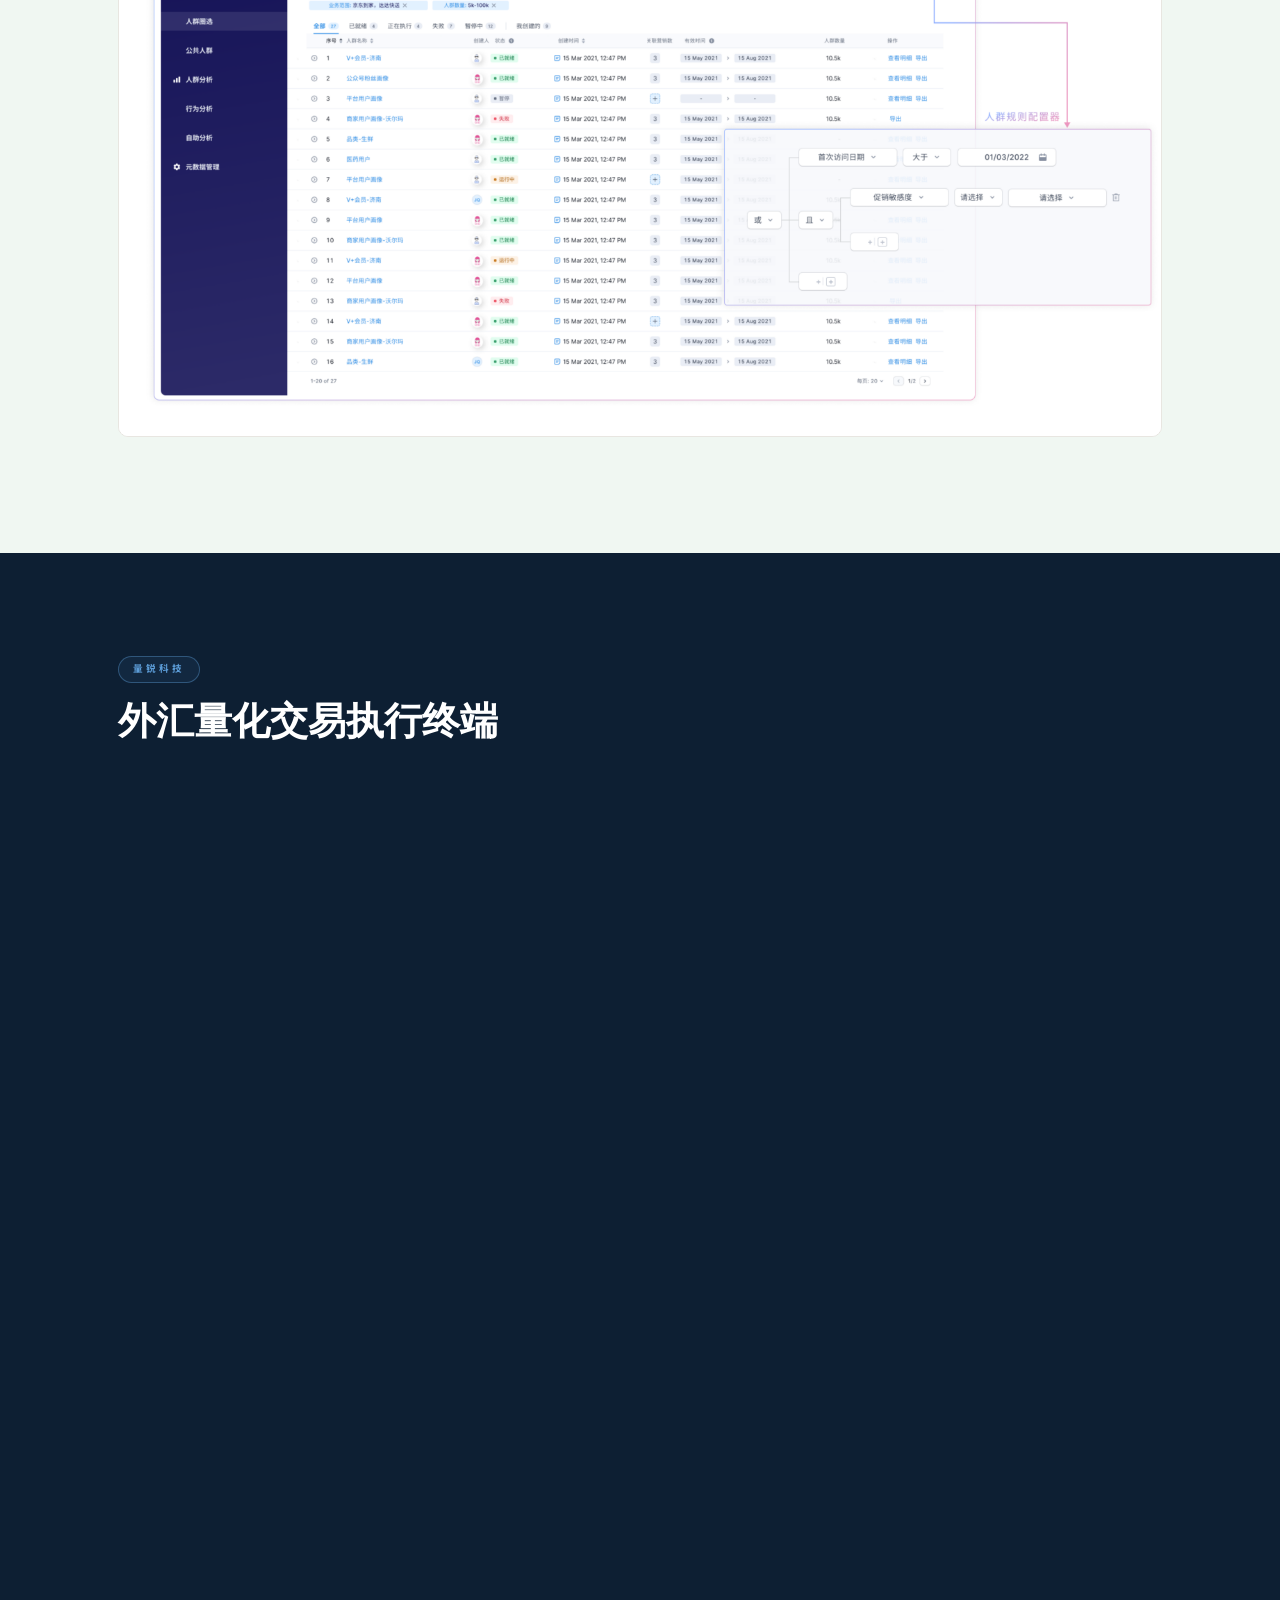
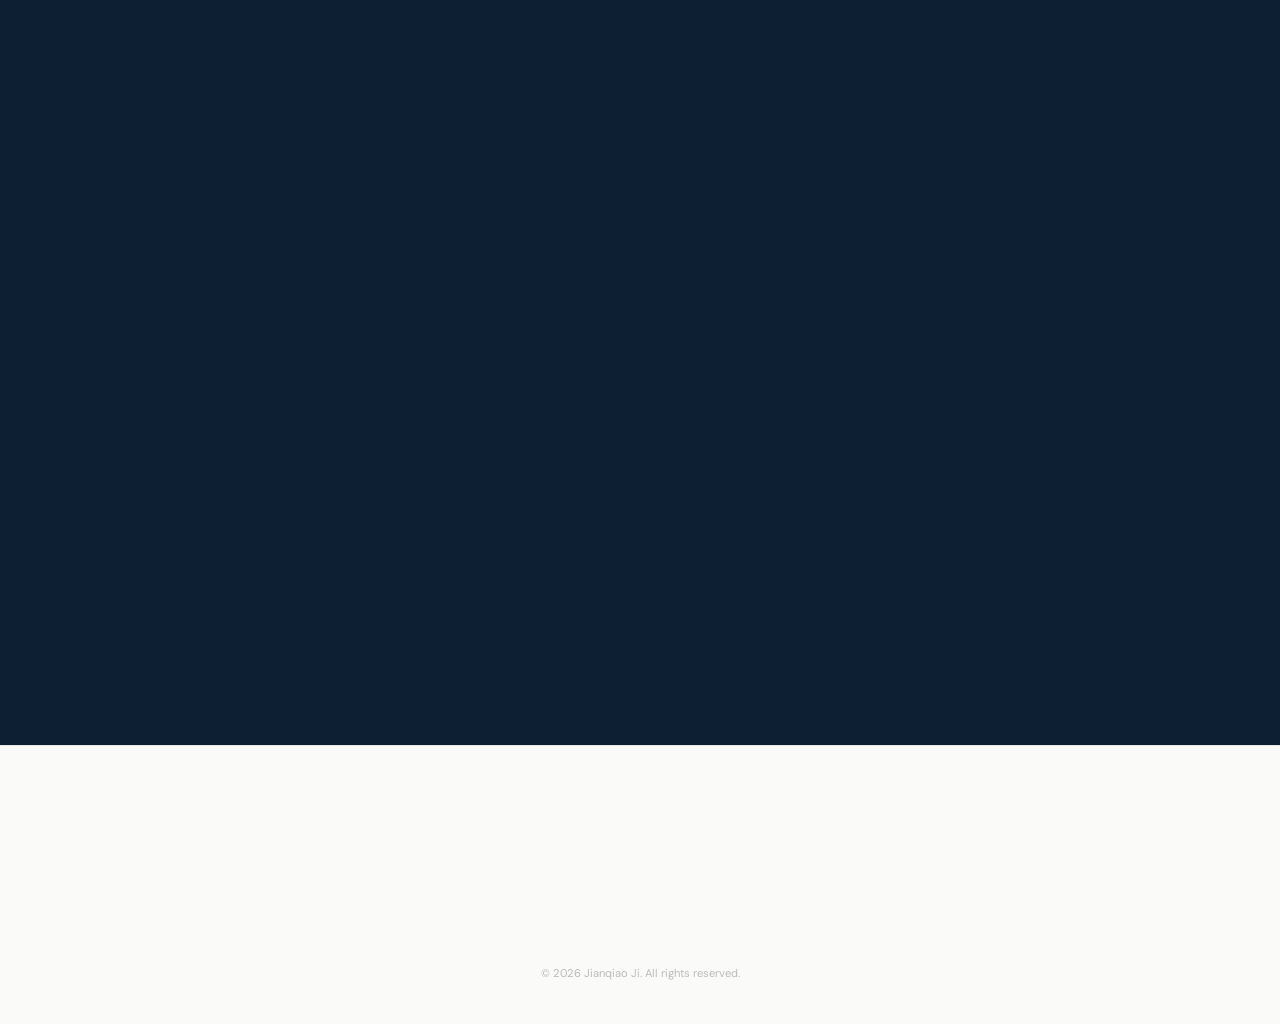
==== commit fe2b0681: "发布作品集最新内容：Shopee AI 工作流、3D 打印连线与可交互今日毛选。 嵌入毛选时携带本地「选」字子集字体（unicode-range U+9009）及马善政回退，确保 GitHub Pag" ====
--- a/index.html
+++ b/index.html
@@ -404,8 +404,43 @@
 }
 .ads-module-title { font-size: .92rem; font-weight: 700; margin-bottom: 8px; color: var(--ink); }
 .ads-module-desc { font-size: .78rem; color: var(--ink-3); line-height: 1.7; }
+/* AI 增强型日常工作流：四张竖卡 + 能力栈条 */
+.ads-wf-modules {
+  display: grid; grid-template-columns: repeat(4, 1fr); gap: 16px; margin-bottom: 20px;
+}
+.ads-wf-modules .ads-module { display: flex; flex-direction: column; }
+.ads-wf-summary { font-size: .74rem; color: var(--ink-3); margin-bottom: 12px; }
+.ads-wf-list { list-style: none; margin: 0 0 14px; padding: 0; display: grid; gap: 6px; }
+.ads-wf-list li {
+  position: relative; padding-left: 12px;
+  font-size: .72rem; color: var(--ink-3); line-height: 1.6;
+}
+.ads-wf-list li::before {
+  content: ''; position: absolute; left: 0; top: .58em;
+  width: 4px; height: 4px; border-radius: 50%; background: #ee4d2d;
+}
+.ads-wf-chips { display: flex; flex-wrap: wrap; gap: 6px; margin-top: auto; }
+.ads-wf-chip {
+  display: inline-flex; align-items: center;
+  font-size: .6rem; font-weight: 600; color: #b34324;
+  background: rgba(238,77,45,.07); border: 1px solid rgba(238,77,45,.28);
+  border-radius: 100px; padding: 3px 10px; line-height: 1.4; white-space: nowrap;
+}
+.ads-wf-stack {
+  display: flex; flex-wrap: wrap; align-items: center; gap: 8px;
+  padding: 14px 18px; border: 1px dashed rgba(238,77,45,.3);
+  border-radius: 12px; background: rgba(255,243,239,.5);
+}
+.ads-wf-stack-label {
+  font-size: .62rem; font-weight: 700; color: #ee4d2d;
+  letter-spacing: 1.5px; text-transform: uppercase; margin-right: 4px;
+}
+@media (max-width: 1100px) {
+  .ads-wf-modules { grid-template-columns: repeat(2, 1fr); }
+}
 @media (max-width: 800px) {
   .ads-modules { grid-template-columns: 1fr; }
+  .ads-wf-modules { grid-template-columns: 1fr; }
   .ads-hero-card { padding: 24px 20px; }
   .ads-flow-node { white-space: normal; }
 }
@@ -569,6 +604,17 @@
   object-fit: cover;
   object-position: top center;
   display: block;
+}
+
+/* 今日毛选：内嵌可交互作品 */
+.sec-maoxuan { background: var(--bg); padding: 0 0 88px; }
+.maoxuan-frame {
+  display: block; width: 100%; height: 900px; overflow: hidden;
+  border: 1px solid var(--border); border-radius: 10px;
+  background: #f5efe4; box-shadow: 0 20px 60px rgba(61,50,30,.1);
+}
+@media (max-width: 800px) {
+  .maoxuan-frame { height: 760px; border-radius: 8px; }
 }
 
 /* AI 参与的 3D 打印工作流 */
@@ -612,32 +658,44 @@
   width: calc(100% - 40px);
   height: calc(100% - 38px);
   pointer-events: none;
-  display: none;
+  display: block;
 }
 .print-flow-line .path-glow {
-  display: none;
   fill: none;
-  stroke: rgba(255,255,255,.7);
-  stroke-width: 4.2;
+  stroke: rgba(255,255,255,.38);
+  stroke-width: 4;
   stroke-linecap: round;
   stroke-linejoin: round;
   filter: url(#print-flow-blur);
 }
 .print-flow-line .path-aura {
-  display: none;
   fill: none;
-  stroke: rgba(255,255,255,.3);
-  stroke-width: 12;
+  stroke: rgba(255,255,255,.16);
+  stroke-width: 10;
   stroke-linecap: round;
   stroke-linejoin: round;
   filter: url(#print-flow-blur);
 }
 .print-flow-line .path-core {
   fill: none;
-  stroke: rgba(255,255,255,.9);
-  stroke-width: 2;
+  stroke: rgba(255,255,255,.86);
+  stroke-width: 1.6;
   stroke-linecap: round;
   stroke-linejoin: round;
+}
+.print-flow-line .path-beam {
+  fill: none;
+  stroke: rgba(255,255,255,.98);
+  stroke-width: 2.8;
+  stroke-linecap: round;
+  stroke-linejoin: round;
+  stroke-dasharray: 56 444;
+  filter: url(#print-flow-beam);
+  animation: print-flow-beam 2.4s linear infinite;
+}
+@keyframes print-flow-beam {
+  from { stroke-dashoffset: 56; }
+  to { stroke-dashoffset: -444; }
 }
 .print-flow-line .path-arrow {
   display: none;
@@ -652,6 +710,12 @@
   display: none;
   fill: rgba(255,255,255,.95);
   filter: url(#print-dot-blur);
+}
+@media (prefers-reduced-motion: reduce) {
+  .print-flow-line .path-beam {
+    animation: none;
+    opacity: .52;
+  }
 }
 .print-flow-hero {
   position: relative;
@@ -1307,6 +1371,104 @@
         <p class="ads-module-desc" data-en="Led data product design for Shopee Ads commercialization strategies, covering Auto Rebate / ROI Protection, Target ROI, rapid ramp-up, oCPM billing upgrades, AI Diagnosis, live-streaming ads monetization, and Ads voucher incentives — establishing metric definitions, monitoring systems, and cross-team alignment mechanisms around ROI/ROAS, budget efficiency, attribution &amp; billing, rebate validation, and strategy adoption.">负责 Shopee Ads 多类商业化策略的数据产品设计，覆盖 自动赔付 / ROI Protection、Target ROI、极速起量、oCPM 计费升级、AI Diagnosis 广告诊断、直播广告商业化和 Ads 发券激励策略，围绕 ROI/ROAS、预算效率、归因计费、赔付校验和策略采纳建立数据口径、监控指标与跨团队对齐机制。</p>
       </div>
     </div>
+
+    <!-- AI 增强型日常数据产品工作流：主卡 + 四张竖卡 + 能力栈 -->
+    <div class="ads-hero-card sr">
+      <div class="ads-hero-badge">AI-Augmented Workflow</div>
+      <div class="ads-hero-title" data-en="AI-Augmented Daily Data Product Workflow">AI 参与的日常数据产品工作流</div>
+      <p class="ads-hero-desc" data-en="I embed AI into the full loop of ads data product work — problem definition, evidence retrieval, data validation, product delivery, and knowledge consolidation. AI handles retrieval and execution across knowledge, data, code, internal systems, and communication threads; I own business judgment, metric boundaries, risk control, and final delivery.">把 AI 嵌入广告数据产品从问题定义、证据检索、数据验证、产品交付到知识沉淀的完整链路：AI 承担跨知识、数据、代码、内部系统与沟通信息的检索和执行；我负责业务判断、口径边界、风险控制与最终交付。</p>
+      <div class="ads-flow" aria-label="AI 增强型工作流主链路">
+        <span class="ads-flow-node" data-en="Business Question Input">业务问题输入</span>
+        <span class="ads-flow-arrow">&#8594;</span>
+        <span class="ads-flow-node hl" data-en="AI Task Routing">AI 任务路由</span>
+        <span class="ads-flow-arrow">&#8594;</span>
+        <span class="ads-flow-node" data-en="Evidence &amp; Execution Engine">证据与执行引擎</span>
+        <span class="ads-flow-arrow">&#8594;</span>
+        <span class="ads-flow-node" data-en="Human Judgment &amp; Delivery">人工判断交付</span>
+        <span class="ads-flow-arrow">&#8594;</span>
+        <span class="ads-flow-node" data-en="Consolidation &amp; Iteration">沉淀与迭代</span>
+      </div>
+    </div>
+
+    <div class="ads-wf-modules sr">
+      <div class="ads-module">
+        <div class="ads-module-en">01 · Data Product Core</div>
+        <div class="ads-module-title" data-en="Core Ads Data Product Workflow">广告数据产品核心工作流</div>
+        <p class="ads-wf-summary" data-en="From business questions to trustworthy data conclusions.">从业务问题到可信数据结论。</p>
+        <ul class="ads-wf-list">
+          <li data-en="Metric &amp; mechanism Q&amp;A: ROI, GMV, budget, bidding, billing, volume-efficiency trade-offs">指标与机制问答：ROI、GMV、预算、竞价、计费、量效兑换</li>
+          <li data-en="Table schema &amp; lineage tracing: data map, ETL, tracking, raw logs">表字段与血缘追溯：数据地图、ETL、tracking、raw log</li>
+          <li data-en="Internal data-infra SQL: run small regional slices first, then refine metric definitions">内部 data infra 套件 SQL：先跑小切片，再修正口径</li>
+          <li data-en="Anomaly diagnosis: multi-dimensional root-causing across budget, conversion, click, impression, and revenue">异常诊断：预算、转化、点击、曝光、收入等多维拆因</li>
+          <li data-en="Cross-platform reconciliation: seller side, ads console, diagnosis tables, performance reports, traffic, finance, attribution">跨平台对账：商家端、广告后台、诊断表、效果报表、流量、财务、归因</li>
+          <li data-en="Tracking &amp; attribution validation: item model, keywords, cart, no-click / no-impression paths">Tracking 与归因验证：商品模型、关键词、购物车、无点击 / 无曝光链路</li>
+          <li data-en="Experiment &amp; test design: scoping, overlap checks, UAT SQL, historical impact assessment">实验与测试方案：实验范围、重合检查、UAT SQL、历史影响评估</li>
+        </ul>
+        <div class="ads-wf-chips">
+          <span class="ads-wf-chip" data-en="Stable &amp; reusable">稳定复用</span>
+          <span class="ads-wf-chip" data-en="Proven across runs">多次跑通</span>
+        </div>
+      </div>
+      <div class="ads-module">
+        <div class="ads-module-en">02 · Product Delivery</div>
+        <div class="ads-module-title" data-en="Product Delivery &amp; Internal Ops Workflow">产品交付与内部操作工作流</div>
+        <p class="ads-wf-summary" data-en="From draft assistance to closed-loop system operations.">从草稿辅助升级到系统闭环。</p>
+        <ul class="ads-wf-list">
+          <li data-en="Tracking DRD copilot: parse PRDs, reuse enums, locate front-end entry points, generate validation checklists">Tracking DRD Copilot：解析 PRD、复用 enum、查前端入口、生成验证清单</li>
+          <li data-en="Data requirement &amp; design docs: metric dictionary, acceptance criteria, risk dependencies, test plans">数据需求与设计文档：指标字典、验收口径、风险依赖、测试方案</li>
+          <li data-en="Data requests: read reference tickets, organize property mapping, handle reviews, return ticket IDs">数据 request：读取参考单、组织 property mapping、处理 review、返回单号</li>
+          <li data-en="Task platform: reference existing tickets, fill in DE / PM, create tasks and return IDs">任务管理平台：参考既有 ticket、补齐 DE / PM、创建任务并回传 ID</li>
+          <li data-en="Git &amp; KB publishing: Markdown curation, path locating, validation, branch and release boundaries">Git 与知识库发布：Markdown 整理、路径定位、校验、分支与发布边界</li>
+        </ul>
+        <div class="ads-wf-chips">
+          <span class="ads-wf-chip" data-en="Skill-ified">已 Skill 化</span>
+          <span class="ads-wf-chip" data-en="Closed-loop operations">可闭环操作</span>
+        </div>
+      </div>
+      <div class="ads-module">
+        <div class="ads-module-en">03 · Agent Builder</div>
+        <div class="ads-module-title" data-en="AI Builder, Agents &amp; Knowledge Systems">AI Builder、Agent 与知识系统</div>
+        <p class="ads-wf-summary" data-en="Turning experience into invocable capabilities.">把经验变成可调用能力。</p>
+        <ul class="ads-wf-list">
+          <li data-en="Ads knowledge system: handbook, metrics, tables, ETL, tracking, project experience">广告知识系统：handbook、指标、表、ETL、tracking、项目经验沉淀</li>
+          <li data-en="Skill creation &amp; maintenance: distill triggers and validators from SOPs, corrections, and screen recordings">Skill 创建与维护：从 SOP、纠错、录屏中提炼触发条件与验证器</li>
+          <li data-en="Skill routing design: triggers, fallbacks, no-trigger conditions, evidence contracts">Skill 路由设计：定义 trigger、fallback、禁止触发条件与 evidence contract</li>
+          <li data-en="NL2SQL / metric queries: retrieval, offline indexing, lineage, SQL validation with evidence output">NL2SQL / 指标查询：研究检索、离线索引、lineage、SQL 校验与证据输出</li>
+          <li data-en="Agent quality evaluation: traces, execution status, token cost, fallbacks, loop convergence">Agent 质量评估：看 trace、执行状态、token 成本、fallback 与循环收敛</li>
+          <li data-en="Eval sets &amp; feedback loop: Not-Helpful analysis, knowledge gaps, FAQs, fine-grained evaluation">Eval Set 与反馈闭环：分析 Not Helpful、知识缺口、FAQ 与细粒度评测</li>
+          <li data-en="Workflow-recording to Skill: lineage tracing, DevTools, and internal system operations as reusable capabilities">工作流录制转 Skill：把血缘追溯、DevTools、内部系统操作沉淀为可复用能力</li>
+        </ul>
+        <div class="ads-wf-chips">
+          <span class="ads-wf-chip" data-en="Strong differentiation">差异化强</span>
+          <span class="ads-wf-chip" data-en="Continuously evolving">持续建设</span>
+        </div>
+      </div>
+      <div class="ads-module">
+        <div class="ads-module-en">04 · Work OS</div>
+        <div class="ads-module-title" data-en="Personal Work Operating System">个人工作运营系统</div>
+        <p class="ads-wf-summary" data-en="Routing daily collaboration info into the output pipeline automatically.">让日常协作信息自动进入产出链路。</p>
+        <ul class="ads-wf-list">
+          <li data-en="Daily internal IM tracking: local read-only extraction, thread aggregation, coverage checks">内部 IM 每日追踪：本地只读抽取、thread 聚合、coverage 校验</li>
+          <li data-en="Daily notes to weekly reports / OKRs: organized by workstream, generating bilingual reports and briefing material">日报到周报 / OKR：按 workstream 归类，生成中英日报、周报与汇报素材</li>
+          <li data-en="Automation &amp; reminders: morning briefing, timezone correction, run-status checks">自动化与提醒：morning briefing、时区修正、运行状态检查</li>
+          <li data-en="Historical memory &amp; retrieval: recover past decisions, contacts, and coverage boundaries across tasks">历史记忆与检索：跨 task 恢复历史决策、联系人和年份覆盖边界</li>
+          <li data-en="Cross-task work review: summarize recurring patterns, identify bottlenecks, curate portfolio cases">跨 task 工作盘点：总结高频模式、识别效率瓶颈、筛选作品集案例</li>
+        </ul>
+        <div class="ads-wf-chips">
+          <span class="ads-wf-chip" data-en="Highest automation">自动化程度最高</span>
+          <span class="ads-wf-chip" data-en="Clear privacy boundaries">隐私边界清晰</span>
+        </div>
+      </div>
+    </div>
+
+    <div class="ads-wf-stack sr" aria-label="可复用能力栈">
+      <span class="ads-wf-stack-label" data-en="Reusable Capability Stack">可复用能力栈</span>
+      <span class="ads-flow-node" data-en="Data Layer">数据层 Data Layer</span>
+      <span class="ads-flow-node" data-en="Knowledge Layer">知识层 Knowledge Layer</span>
+      <span class="ads-flow-node" data-en="Tool Layer">工具层 Tool Layer</span>
+      <span class="ads-flow-node" data-en="Evaluation Layer">评估层 Evaluation Layer</span>
+      <span class="ads-flow-node" data-en="Workflow Layer">工作流层 Workflow Layer</span>
+    </div>
   </div>
 </section>
 
@@ -1826,14 +1988,22 @@
               <feMergeNode in="SourceGraphic" />
             </feMerge>
           </filter>
+          <filter id="print-flow-beam" x="-30%" y="-60%" width="160%" height="220%">
+            <feGaussianBlur stdDeviation="2.8" result="beam-blur" />
+            <feMerge>
+              <feMergeNode in="beam-blur" />
+              <feMergeNode in="SourceGraphic" />
+            </feMerge>
+          </filter>
           <marker id="print-flow-arrow" markerWidth="18" markerHeight="18" refX="12" refY="5" orient="auto" markerUnits="strokeWidth">
             <path d="M0,0 L12,5 L0,10" fill="none" stroke="rgba(255,255,255,.96)" stroke-width="1.8" stroke-linecap="round" stroke-linejoin="round" />
           </marker>
         </defs>
-        <path class="path-aura" d="M210 146 H1014 Q1080 146 1080 212 V314 Q1080 354 1040 354 H250 Q210 354 210 394 V492 Q210 532 250 532 H1092" />
-        <path class="path-glow" d="M210 146 H1014 Q1080 146 1080 212 V314 Q1080 354 1040 354 H250 Q210 354 210 394 V492 Q210 532 250 532 H1092" />
-        <path class="path-core" marker-end="url(#print-flow-arrow)" d="M210 146 H1014 Q1080 146 1080 212 V314 Q1080 354 1040 354 H250 Q210 354 210 394 V492 Q210 532 250 532 H1092" />
-        <path class="path-arrow" marker-end="url(#print-flow-arrow)" d="M690 354 H540" />
+        <path class="path-aura" d="M210 146 H1014 Q1080 146 1080 212 V289 Q1080 329 1040 329 H250 Q210 329 210 369 V492 Q210 532 250 532 H1092" />
+        <path class="path-glow" d="M210 146 H1014 Q1080 146 1080 212 V289 Q1080 329 1040 329 H250 Q210 329 210 369 V492 Q210 532 250 532 H1092" />
+        <path class="path-core" marker-end="url(#print-flow-arrow)" d="M210 146 H1014 Q1080 146 1080 212 V289 Q1080 329 1040 329 H250 Q210 329 210 369 V492 Q210 532 250 532 H1092" />
+        <path class="path-beam" pathLength="1000" d="M210 146 H1014 Q1080 146 1080 212 V289 Q1080 329 1040 329 H250 Q210 329 210 369 V492 Q210 532 250 532 H1092" />
+        <path class="path-arrow" marker-end="url(#print-flow-arrow)" d="M690 329 H540" />
         <path class="path-arrow" marker-end="url(#print-flow-arrow)" d="M640 532 H790" />
         <circle cx="452" cy="146" r="4" />
         <circle cx="680" cy="146" r="4" />
@@ -1937,6 +2107,13 @@
         <div class="gallery-img mini-finish"><img src="print3d_images/seaside/6.jpg" alt="海边 3D 打印流程 6" loading="lazy"></div>
       </div>
     </div>
+  </div>
+</section>
+
+<!-- 今日毛选：完整可交互作品 -->
+<section class="sec sec-maoxuan" id="p-maoxuan" aria-label="今日毛选 可交互作品">
+  <div class="wrap">
+    <iframe class="maoxuan-frame" src="maoxuan/index.html?home=1" title="今日毛选" loading="lazy" scrolling="no"></iframe>
   </div>
 </section>
 </div><!-- end tab-infinity -->
@@ -2380,6 +2557,36 @@
     });
   });
 
+  // 今日毛选 iframe 随内容自动增高，避免内部竖向滚动条并完整展示所有交互状态
+  var maoxuanFrame=document.querySelector('.maoxuan-frame');
+  if(maoxuanFrame){
+    var maoxuanResizeObserver;
+    function resizeMaoxuanFrame(){
+      try{
+        var doc=maoxuanFrame.contentDocument;
+        if(!doc) return;
+        doc.documentElement.style.overflow='hidden';
+        doc.body.style.overflow='hidden';
+        var height=Math.max(
+          doc.documentElement.scrollHeight,
+          doc.body.scrollHeight,
+          window.innerWidth<=800 ? 760 : 900
+        );
+        maoxuanFrame.style.height=Math.ceil(height)+'px';
+      }catch(e){}
+    }
+    maoxuanFrame.addEventListener('load',function(){
+      resizeMaoxuanFrame();
+      try{
+        if(maoxuanResizeObserver) maoxuanResizeObserver.disconnect();
+        maoxuanResizeObserver=new ResizeObserver(resizeMaoxuanFrame);
+        maoxuanResizeObserver.observe(maoxuanFrame.contentDocument.documentElement);
+        maoxuanResizeObserver.observe(maoxuanFrame.contentDocument.body);
+      }catch(e){}
+    });
+    window.addEventListener('resize',resizeMaoxuanFrame);
+  }
+
   function cls(){
     lb.classList.remove('on');
     document.body.style.overflow='';
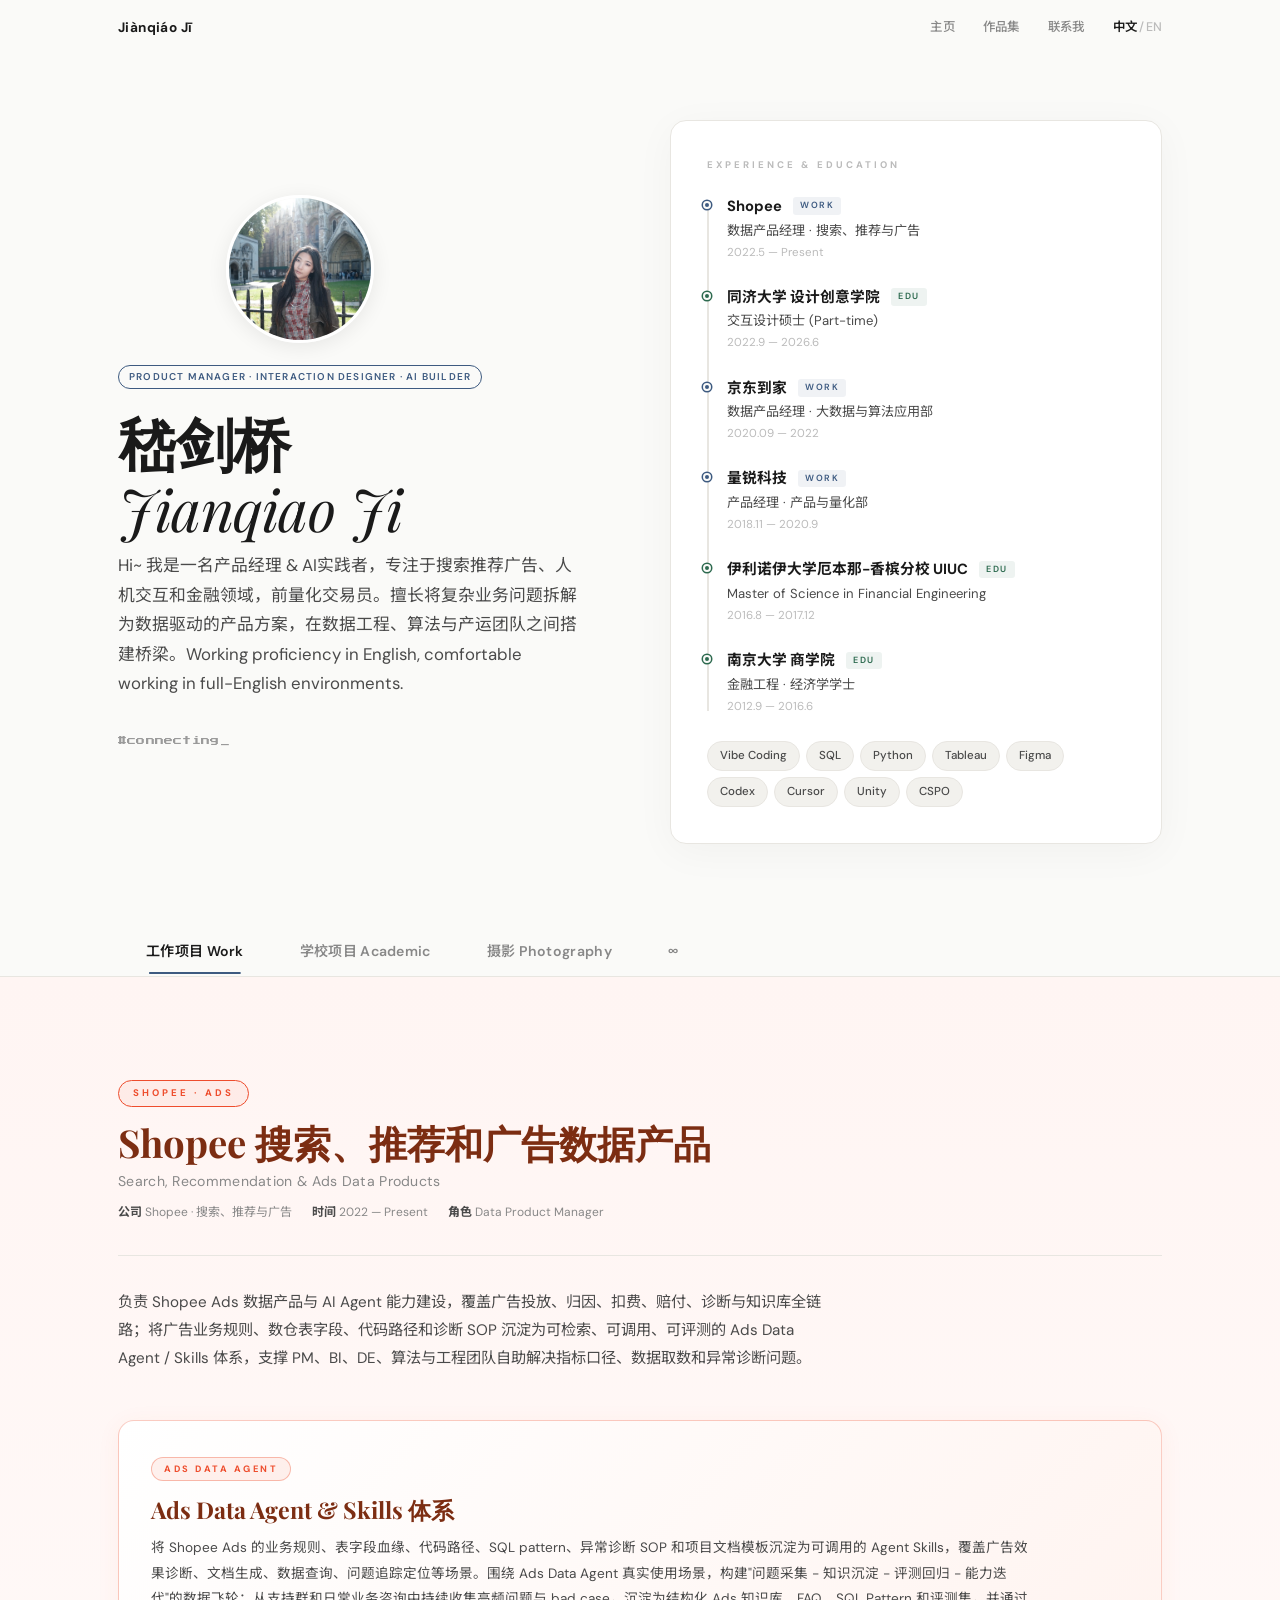
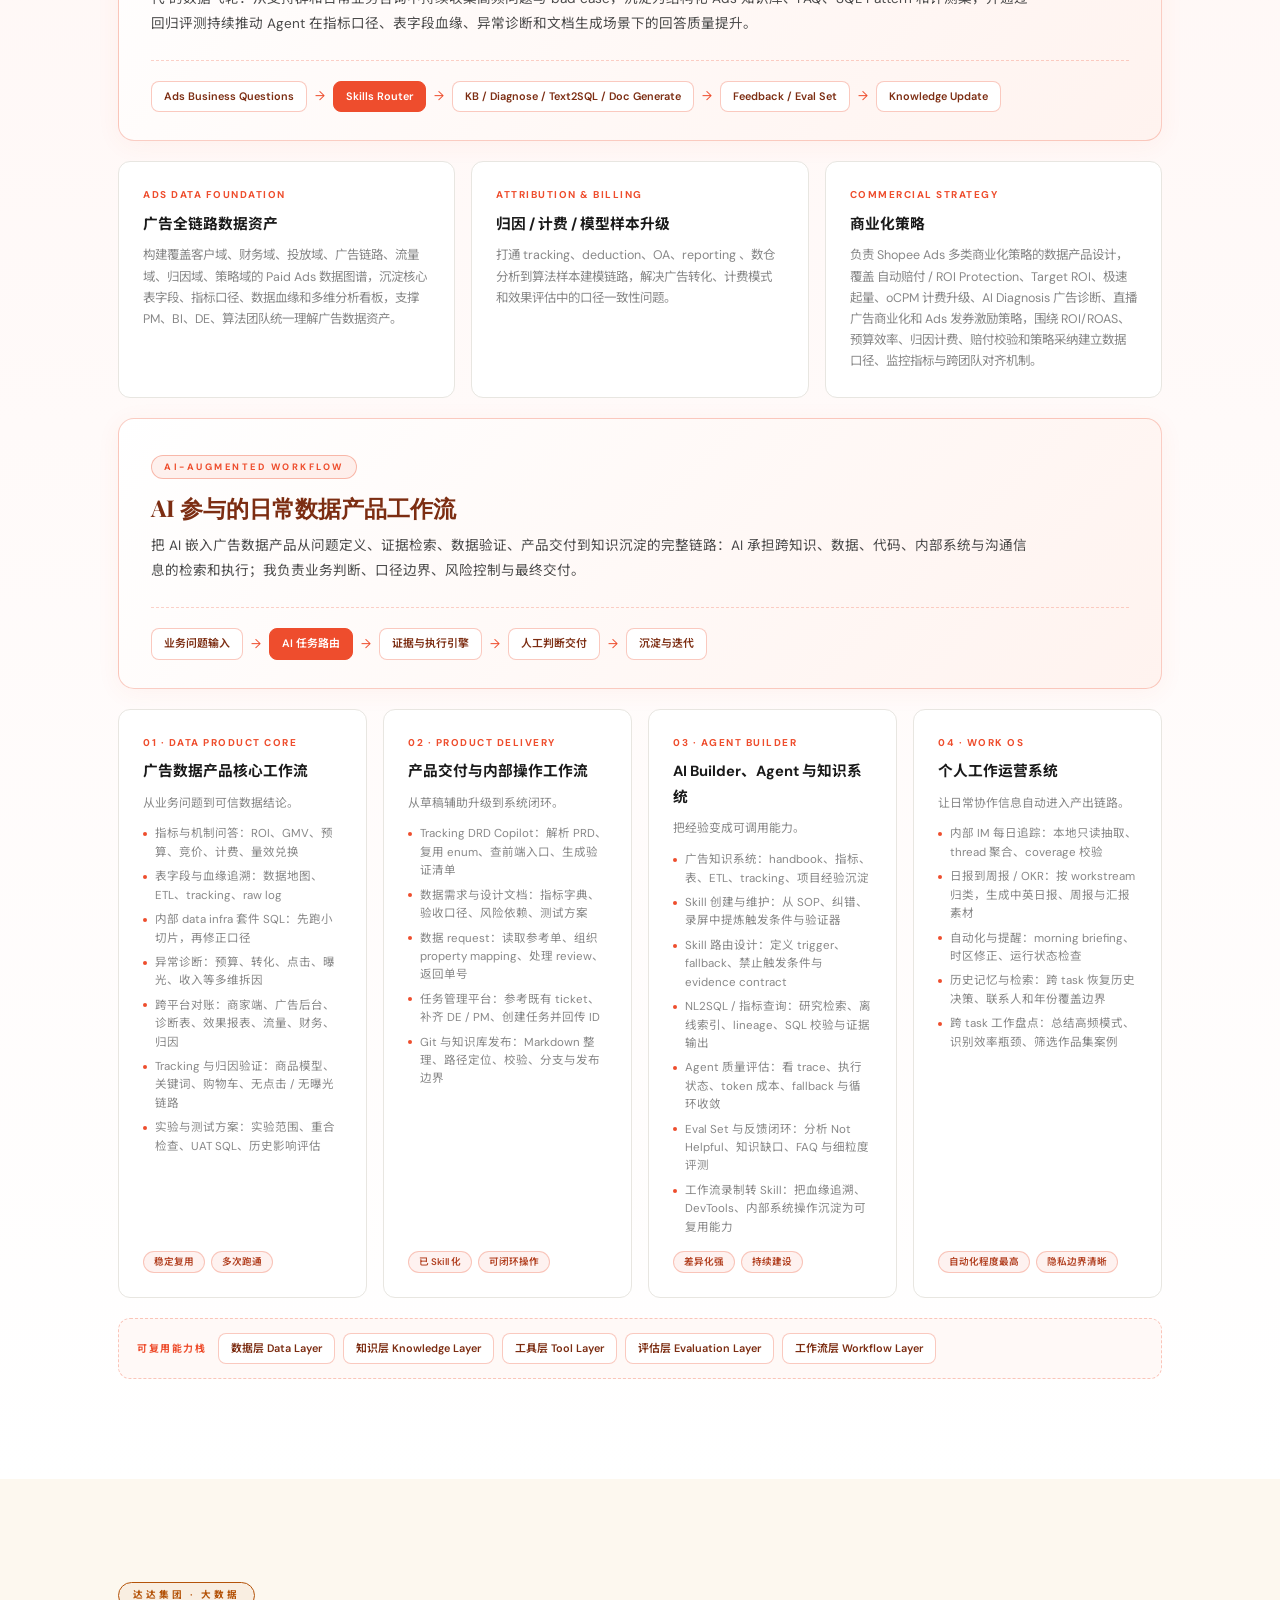
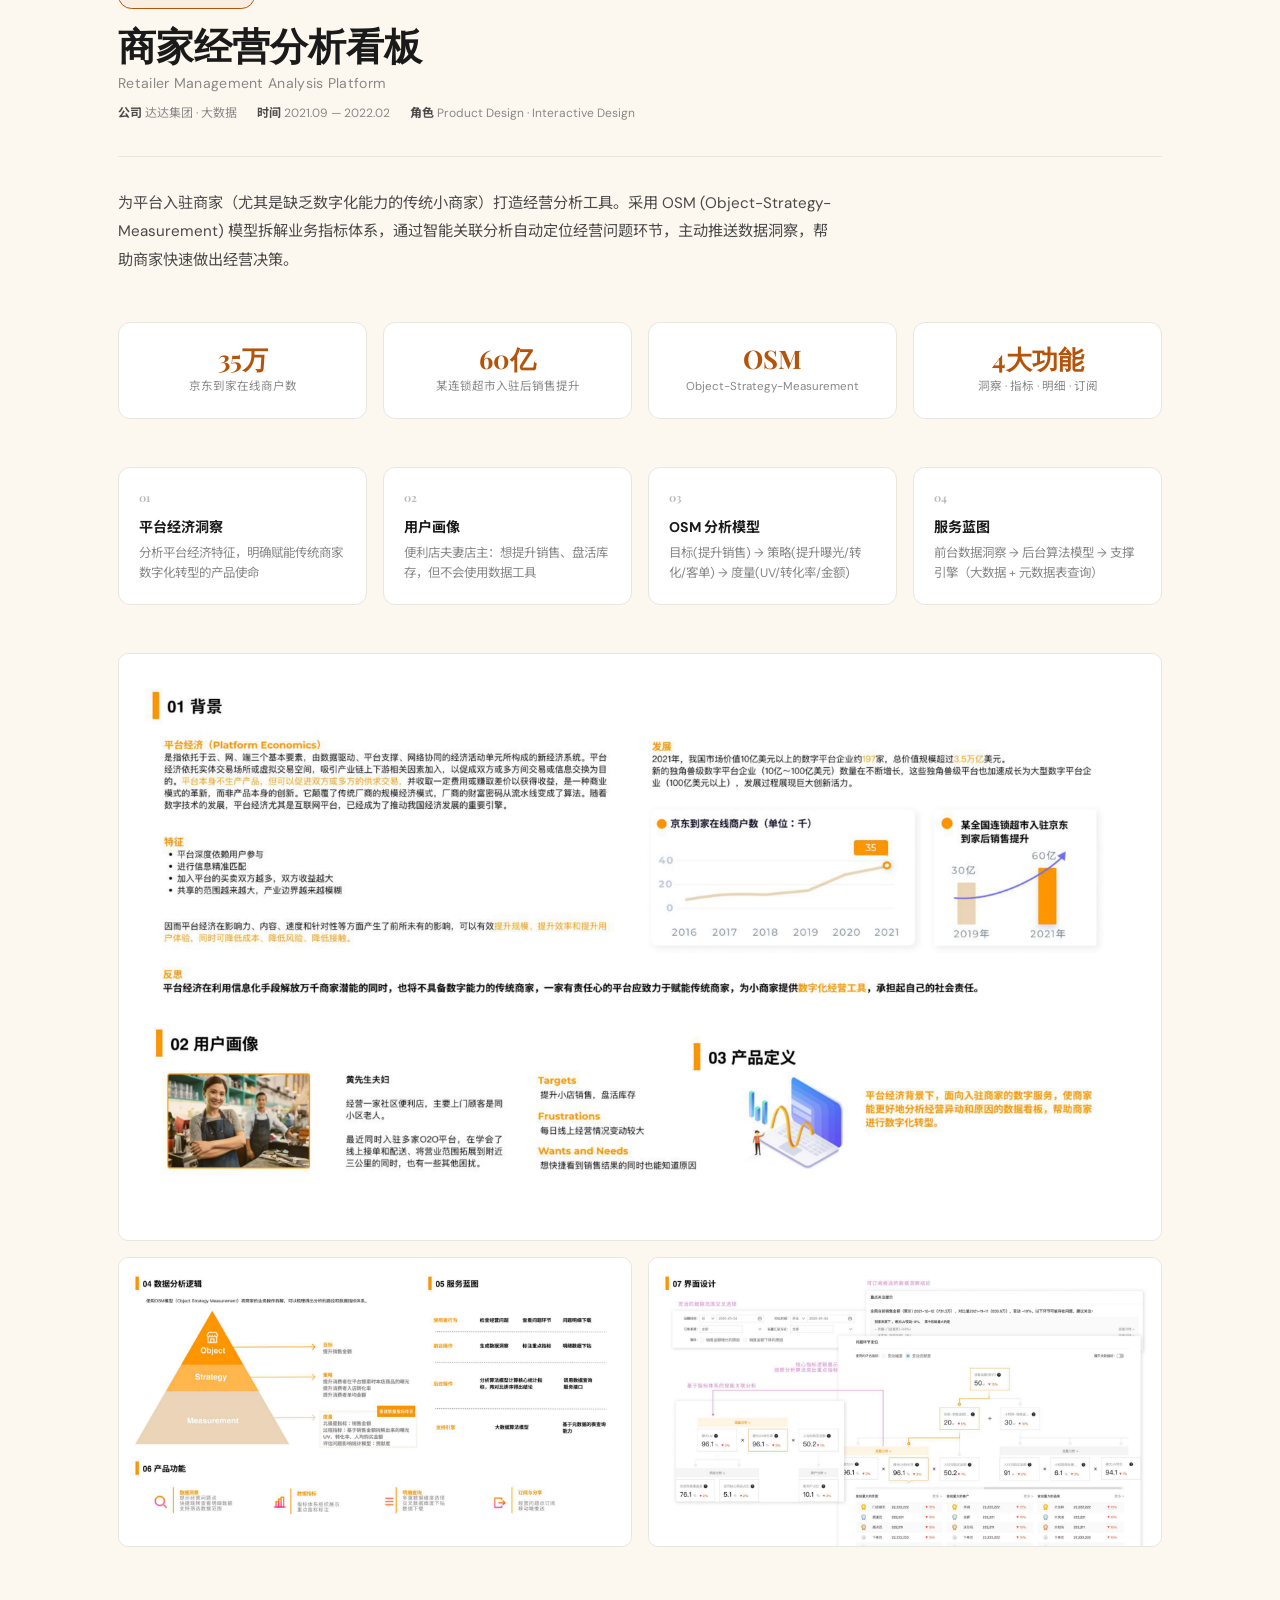
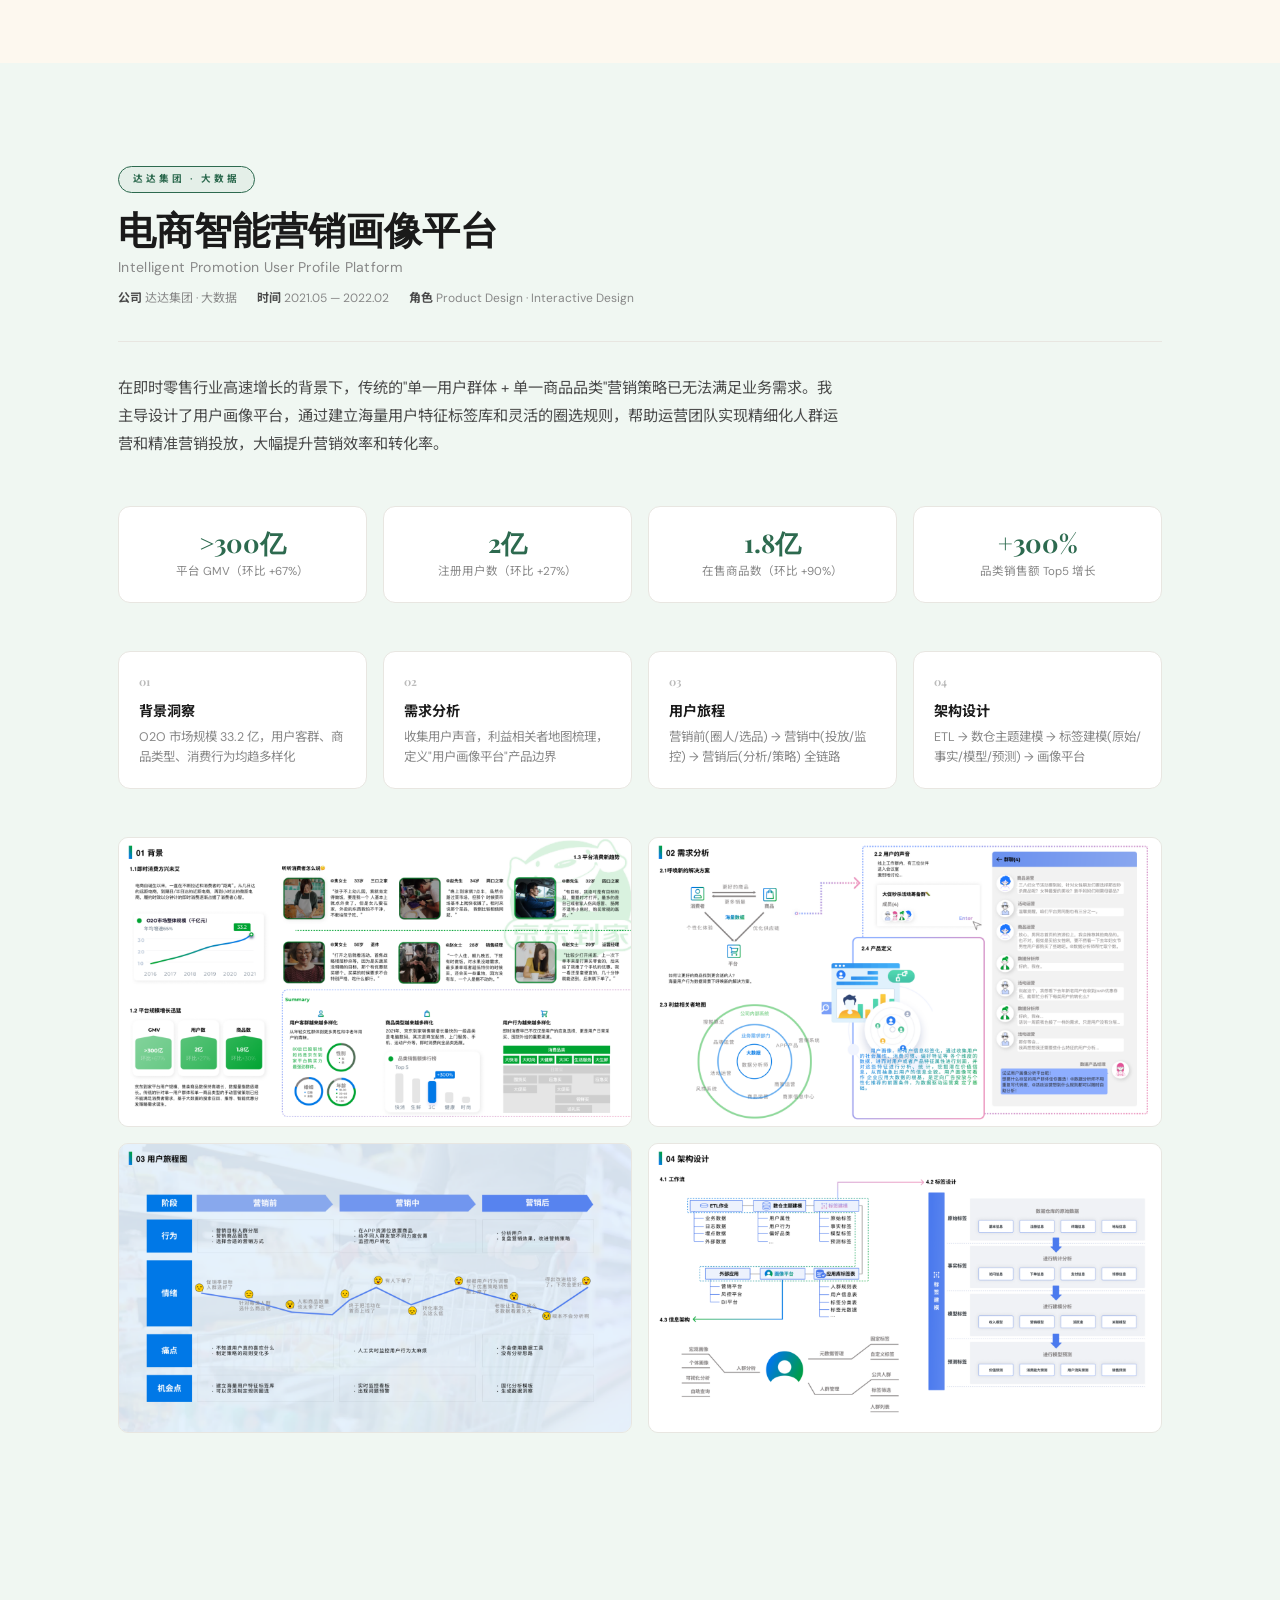
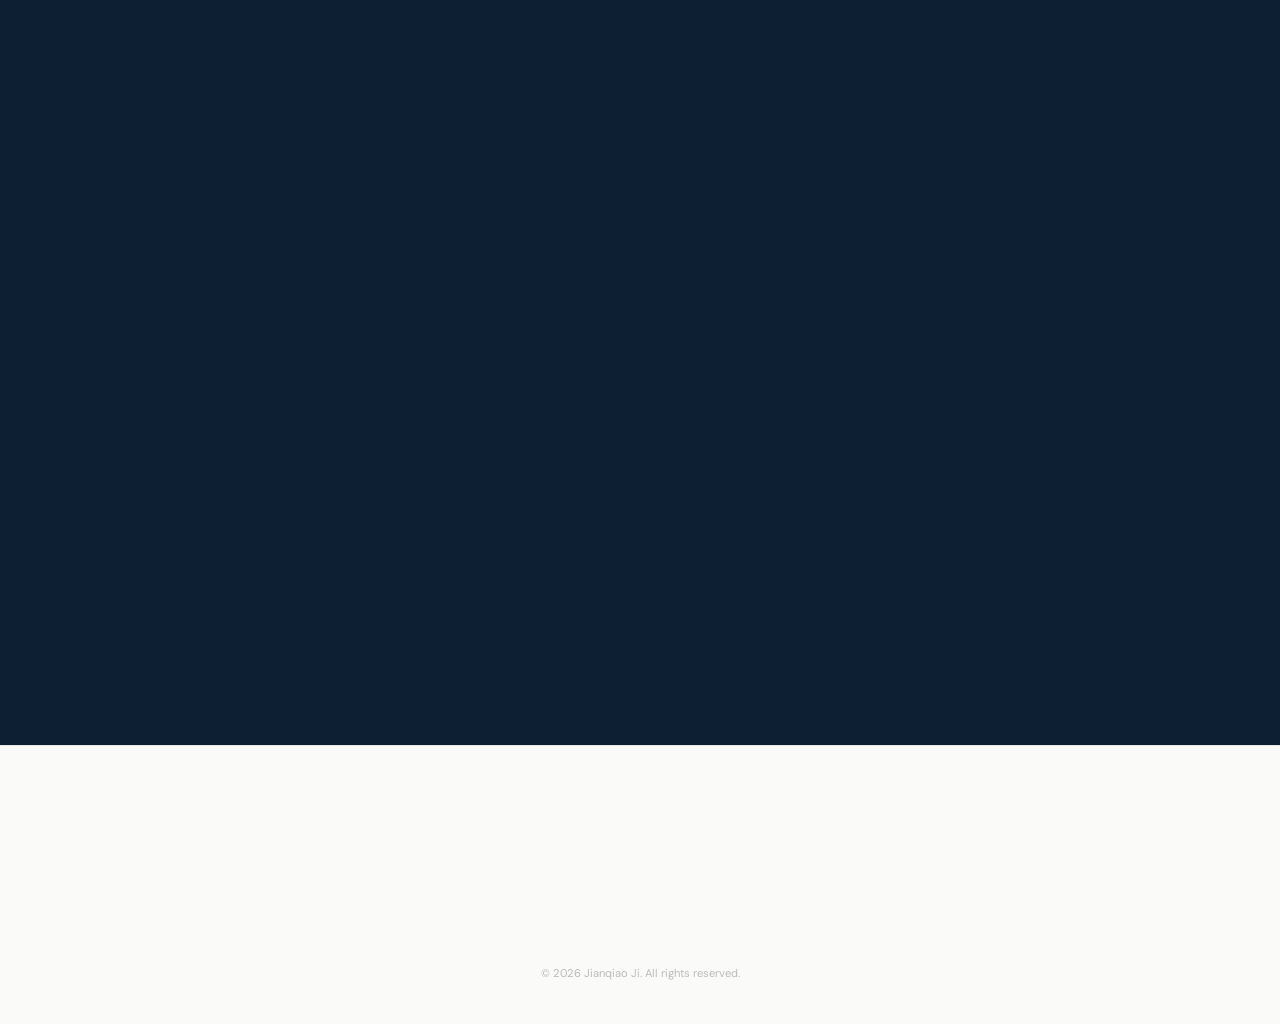
==== commit de436342: "feat: add ribbon corsage studio" ====
--- a/index.html
+++ b/index.html
@@ -607,7 +607,7 @@
 }
 
 /* 今日毛选：内嵌可交互作品 */
-.sec-maoxuan { background: var(--bg); padding: 0 0 88px; }
+.sec-maoxuan { background: var(--bg); padding: 0; }
 .maoxuan-frame {
   display: block; width: 100%; height: 900px; overflow: hidden;
   border: 1px solid var(--border); border-radius: 10px;
@@ -615,6 +615,29 @@
 }
 @media (max-width: 800px) {
   .maoxuan-frame { height: 760px; border-radius: 8px; }
+}
+
+/* 丝带胸花工坊：完整可试玩的手作定制器 */
+.sec-corsage {
+  background: linear-gradient(180deg, #fff7fb 0%, #fff1f7 48%, var(--bg) 100%);
+  padding: 88px 0 100px;
+}
+.sec-corsage .sec-label {
+  color: #c13c78; border: 1px solid rgba(193,60,120,.4); background: rgba(193,60,120,.07);
+}
+.sec-corsage .sec-title { color: #8d2859; }
+.sec-corsage .sec-title-en { color: #b65d88; }
+.corsage-intro {
+  max-width: 780px; margin: 24px 0 32px; color: var(--ink-2); font-size: .92rem; line-height: 1.85;
+}
+.corsage-frame {
+  display: block; width: 100%; height: 980px; overflow: hidden;
+  border: 1px solid rgba(193,60,120,.2); border-radius: 12px;
+  background: #fff4f8; box-shadow: 0 20px 60px rgba(143,40,89,.12);
+}
+@media (max-width: 800px) {
+  .sec-corsage { padding: 64px 0 72px; }
+  .corsage-frame { height: 1280px; border-radius: 8px; }
 }
 
 /* AI 参与的 3D 打印工作流 */
@@ -2116,6 +2139,23 @@
     <iframe class="maoxuan-frame" src="maoxuan/index.html?home=1" title="今日毛选" loading="lazy" scrolling="no"></iframe>
   </div>
 </section>
+
+<!-- 丝带胸花工坊：完整可交互作品 -->
+<section class="sec sec-corsage" id="p-corsage" aria-label="丝带胸花工坊 可交互作品">
+  <div class="wrap">
+    <div class="sec-label sr">Playable Creative Tool · 2026</div>
+    <h2 class="sec-title sr sr-d1" data-en="Ribbon Corsage Studio · A Playable Customization Tool">丝带胸花工坊 · 可玩的定制工具</h2>
+    <p class="sec-title-en sr sr-d1">Ribbon Corsage Studio</p>
+    <div class="sec-meta sr sr-d2">
+      <span data-en="<strong>Type</strong> Interactive creative tool"><strong>类型</strong> 可交互创意工具</span>
+      <span data-en="<strong>Interaction</strong> Materials · folding · badge · lettering"><strong>交互</strong> 选材 · 窝法 · 胸针 · 贴字</span>
+      <span data-en="<strong>Output</strong> PNG work card + design sheet"><strong>输出</strong> PNG 作品卡 + 设计单</span>
+    </div>
+    <p class="corsage-intro sr sr-d2" data-en="Turn the tactile logic of handmade ribbon corsages into a playful digital workshop: layer two satin ribbons, choose lace, pearls and gems, shape the folds, then place a realistic center brooch and customize the sash. Every choice updates the finished corsage immediately, with a shareable work card at the end.">把手作胸花的触感逻辑变成一个可以玩的数字工坊：两层缎带独立选色，再搭配蕾丝、珍珠与钻饰；选择窝法、放入实物感胸针，并把文字贴到绶带上。每一次选择都会即时更新成品，最后可导出作品卡与设计单。</p>
+    <iframe class="corsage-frame" src="corsage-maker/index.html?portfolio=1" title="丝带胸花工坊" loading="lazy" scrolling="no"></iframe>
+  </div>
+</section>
+
 </div><!-- end tab-infinity -->
 
 <!-- FOOTER -->
@@ -2587,6 +2627,36 @@
     window.addEventListener('resize',resizeMaoxuanFrame);
   }
 
+  // 丝带胸花工坊 iframe 随内容自动增高，桌面和窄屏均保留完整制作台
+  var corsageFrame=document.querySelector('.corsage-frame');
+  if(corsageFrame){
+    var corsageResizeObserver;
+    function resizeCorsageFrame(){
+      try{
+        var doc=corsageFrame.contentDocument;
+        if(!doc) return;
+        doc.documentElement.style.overflow='hidden';
+        doc.body.style.overflow='hidden';
+        var height=Math.max(
+          doc.documentElement.scrollHeight,
+          doc.body.scrollHeight,
+          window.innerWidth<=800 ? 1280 : 980
+        );
+        corsageFrame.style.height=Math.ceil(height)+'px';
+      }catch(e){}
+    }
+    corsageFrame.addEventListener('load',function(){
+      resizeCorsageFrame();
+      try{
+        if(corsageResizeObserver) corsageResizeObserver.disconnect();
+        corsageResizeObserver=new ResizeObserver(resizeCorsageFrame);
+        corsageResizeObserver.observe(corsageFrame.contentDocument.documentElement);
+        corsageResizeObserver.observe(corsageFrame.contentDocument.body);
+      }catch(e){}
+    });
+    window.addEventListener('resize',resizeCorsageFrame);
+  }
+
   function cls(){
     lb.classList.remove('on');
     document.body.style.overflow='';
